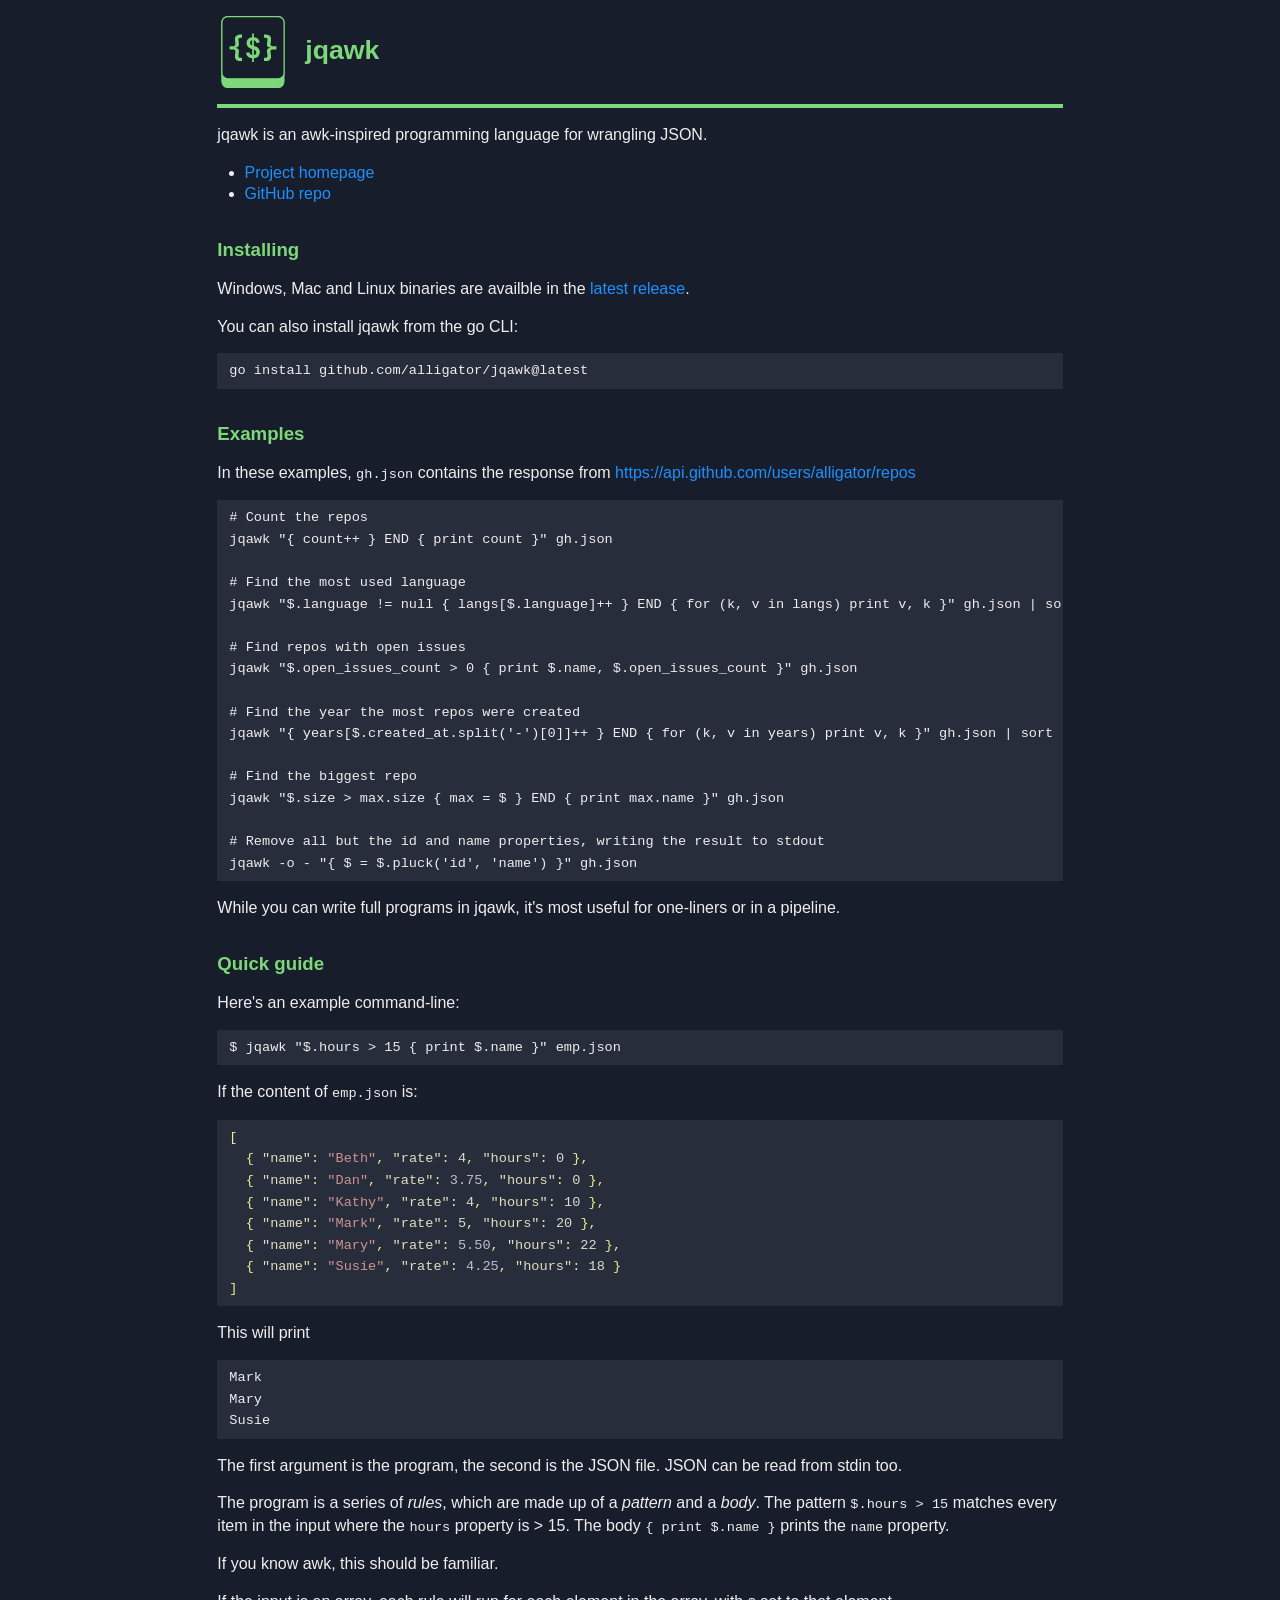
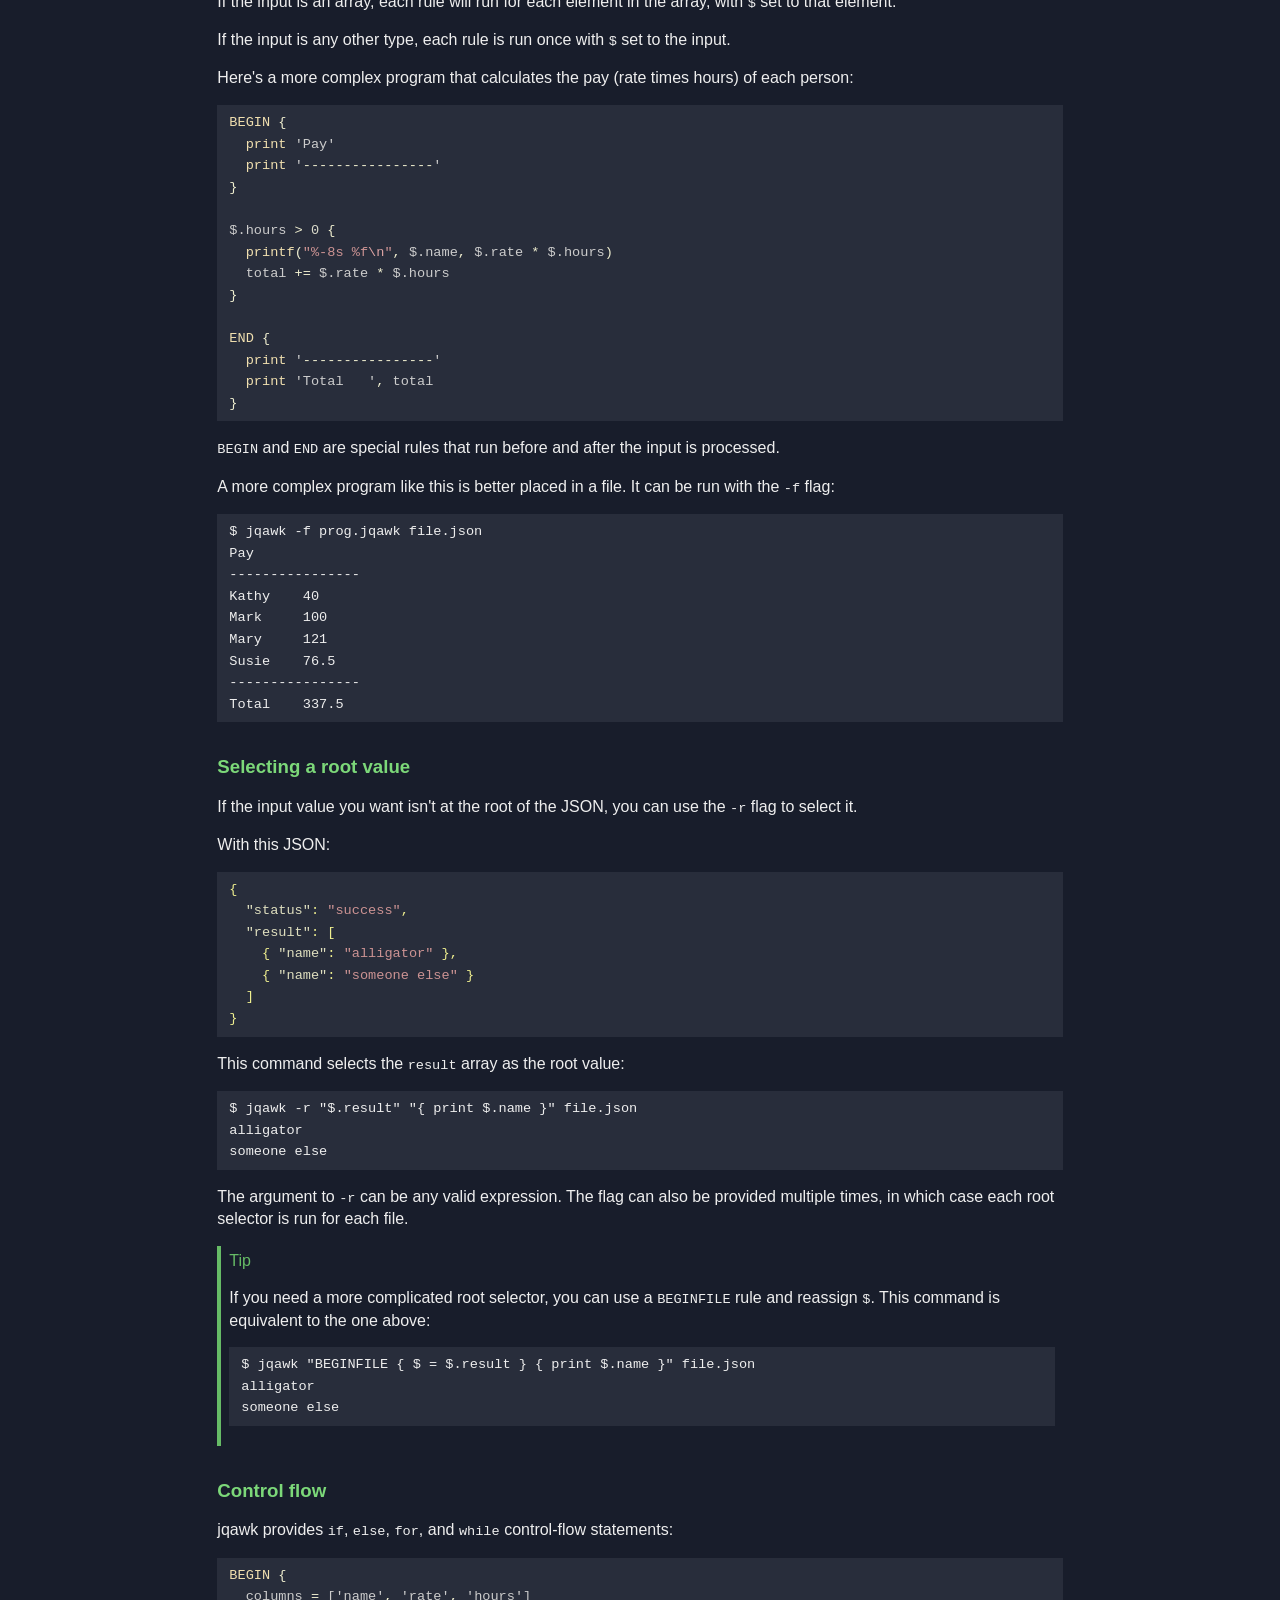
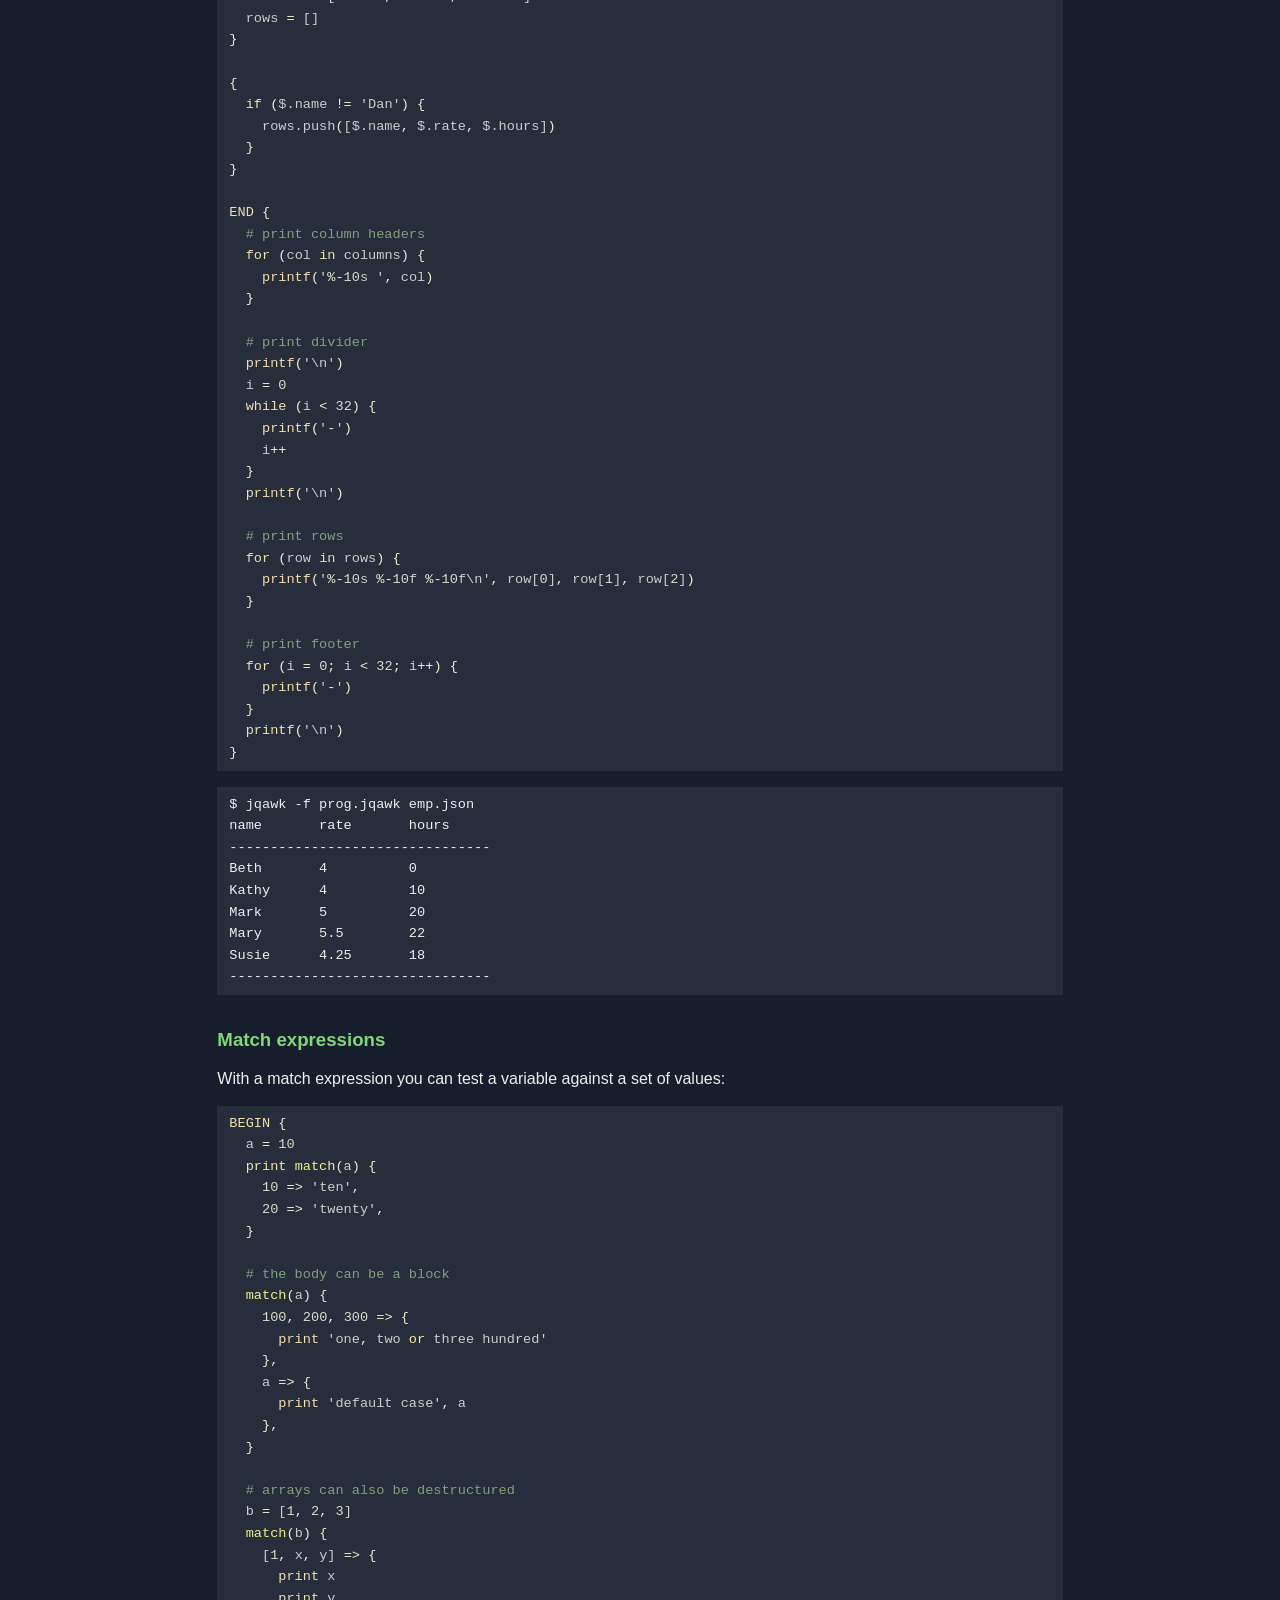
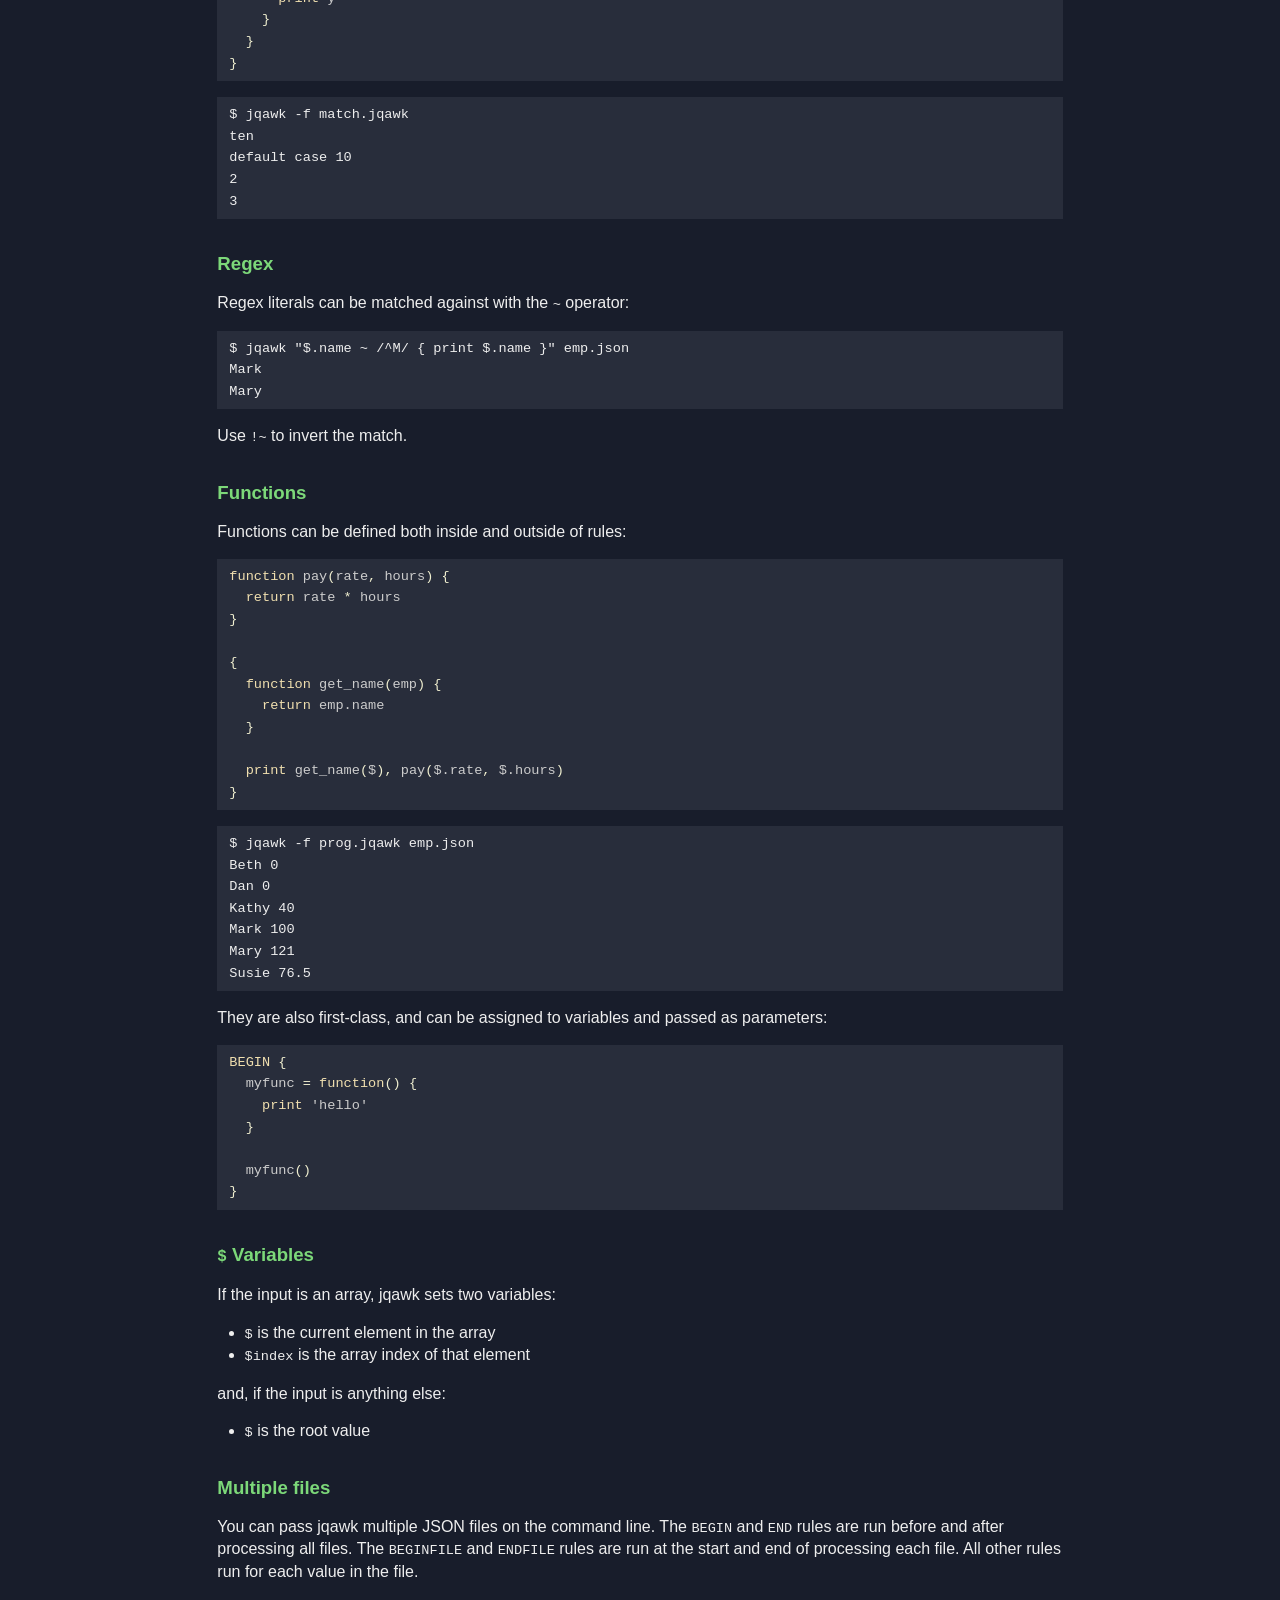
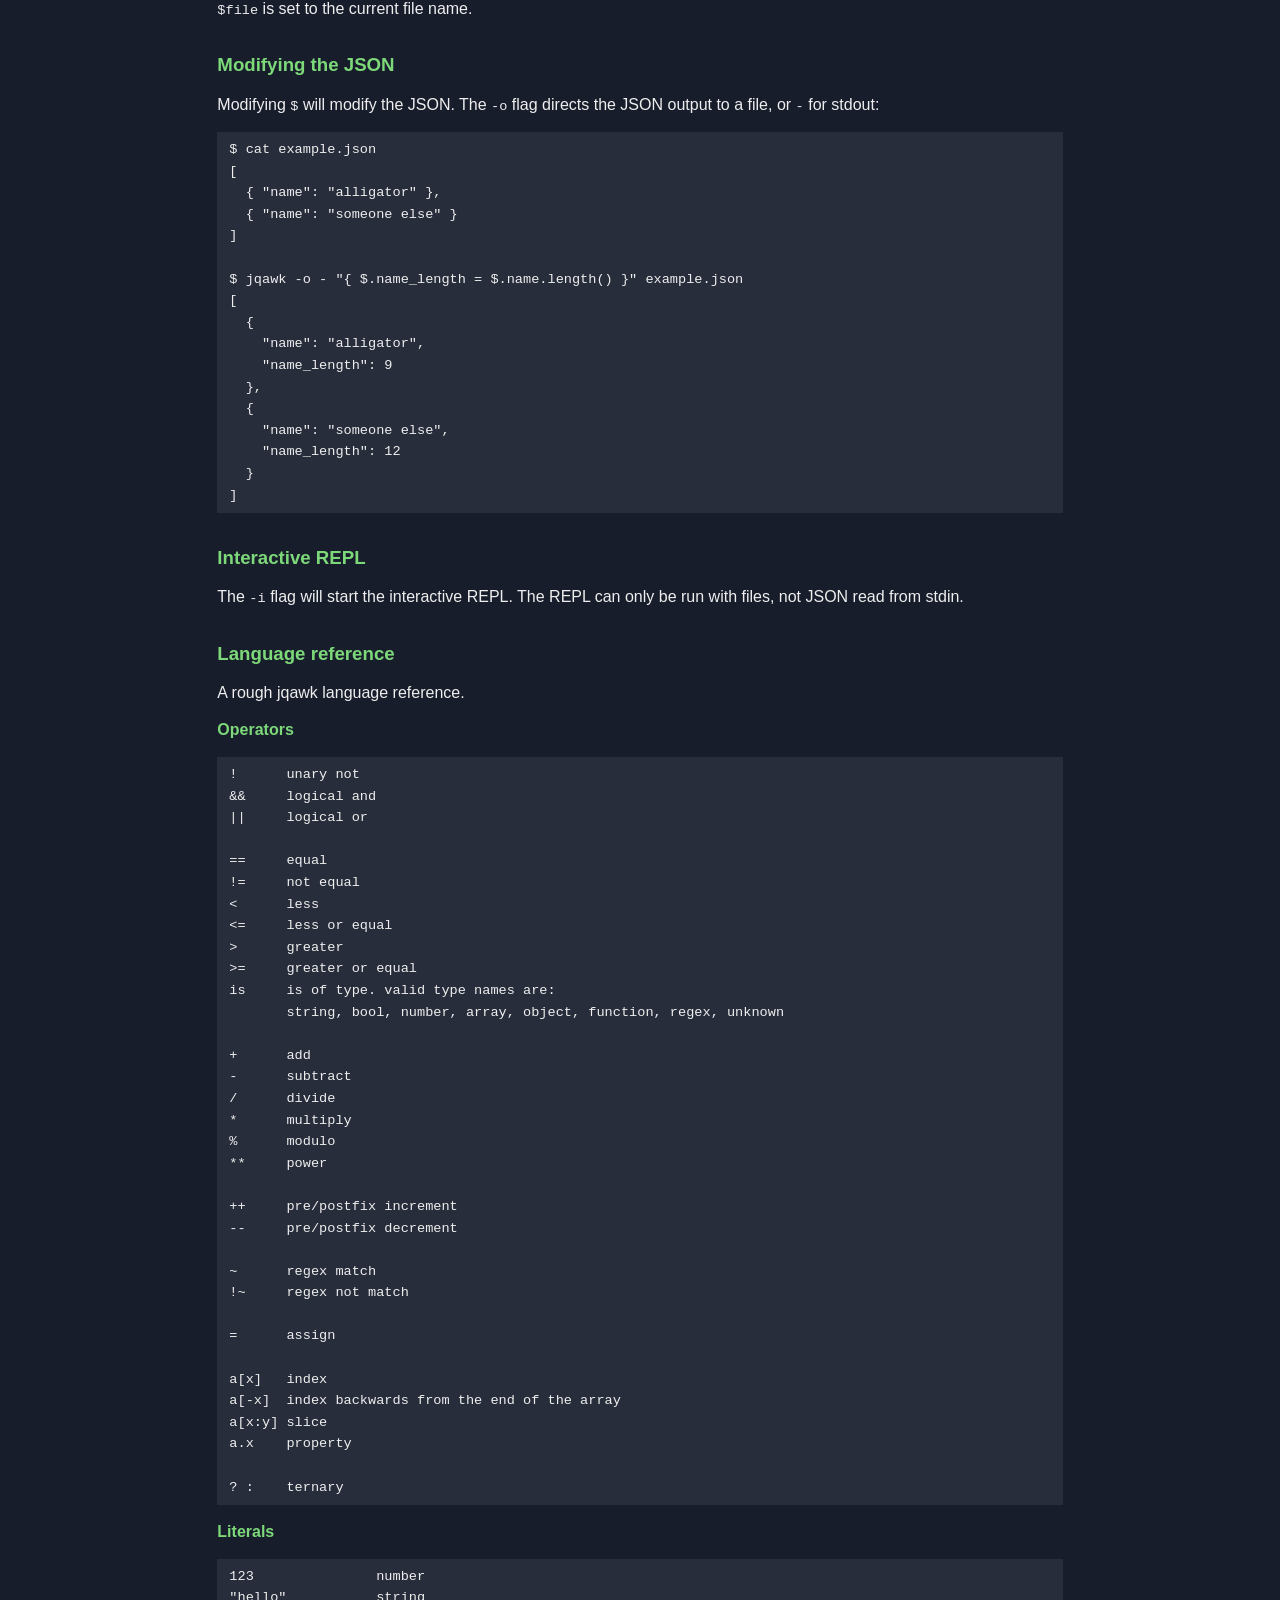
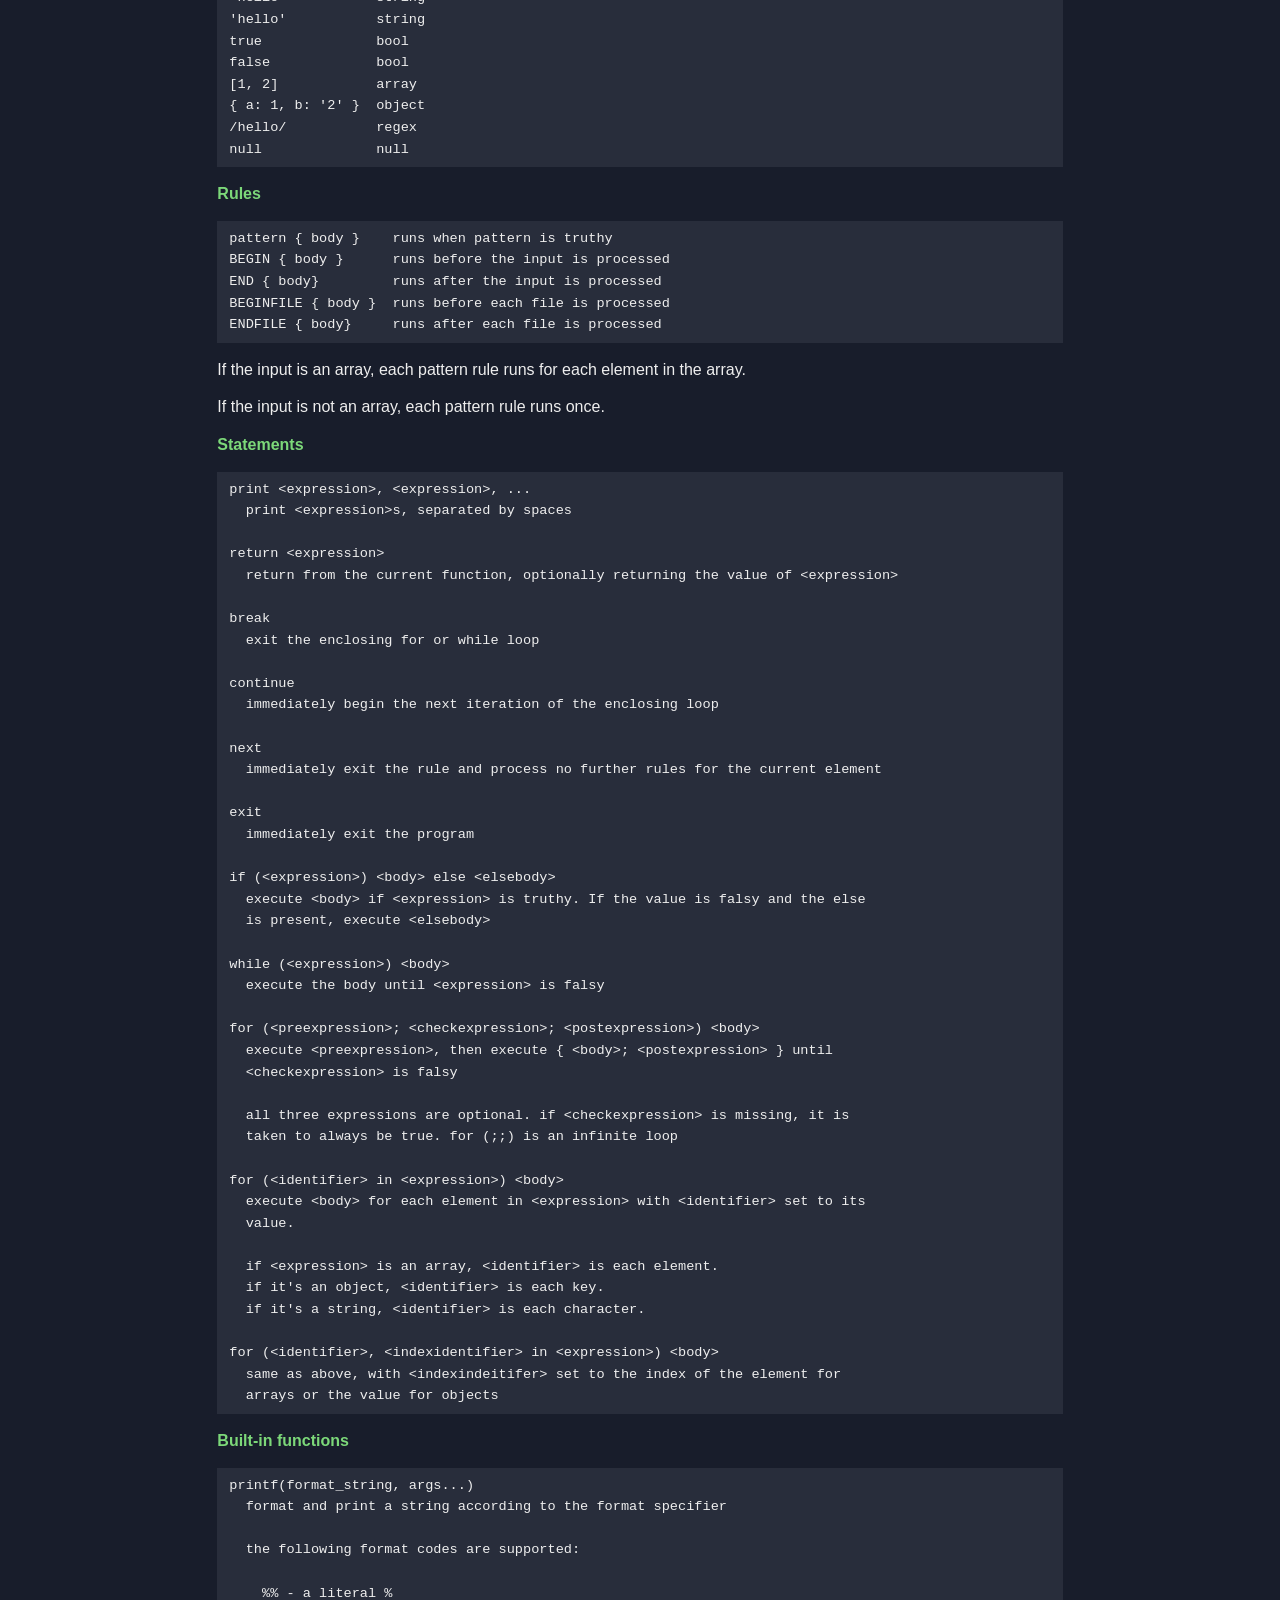
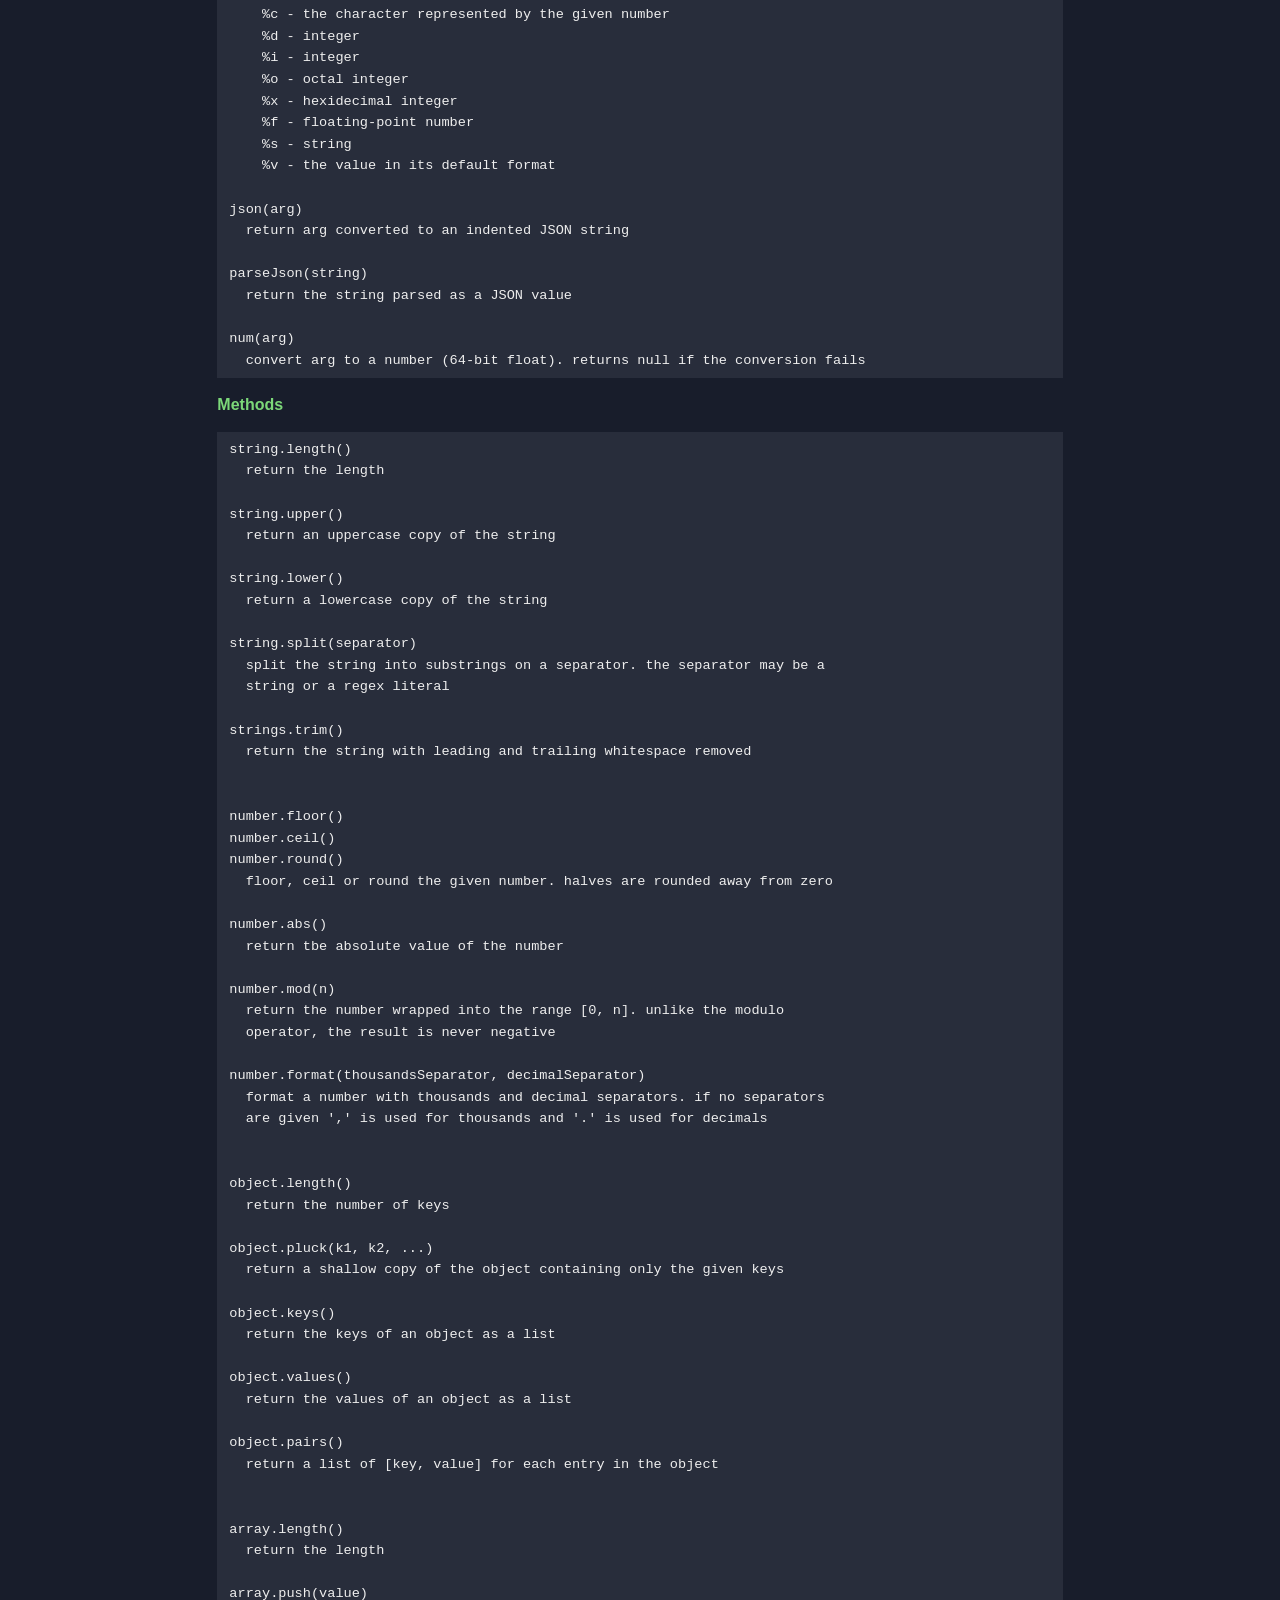
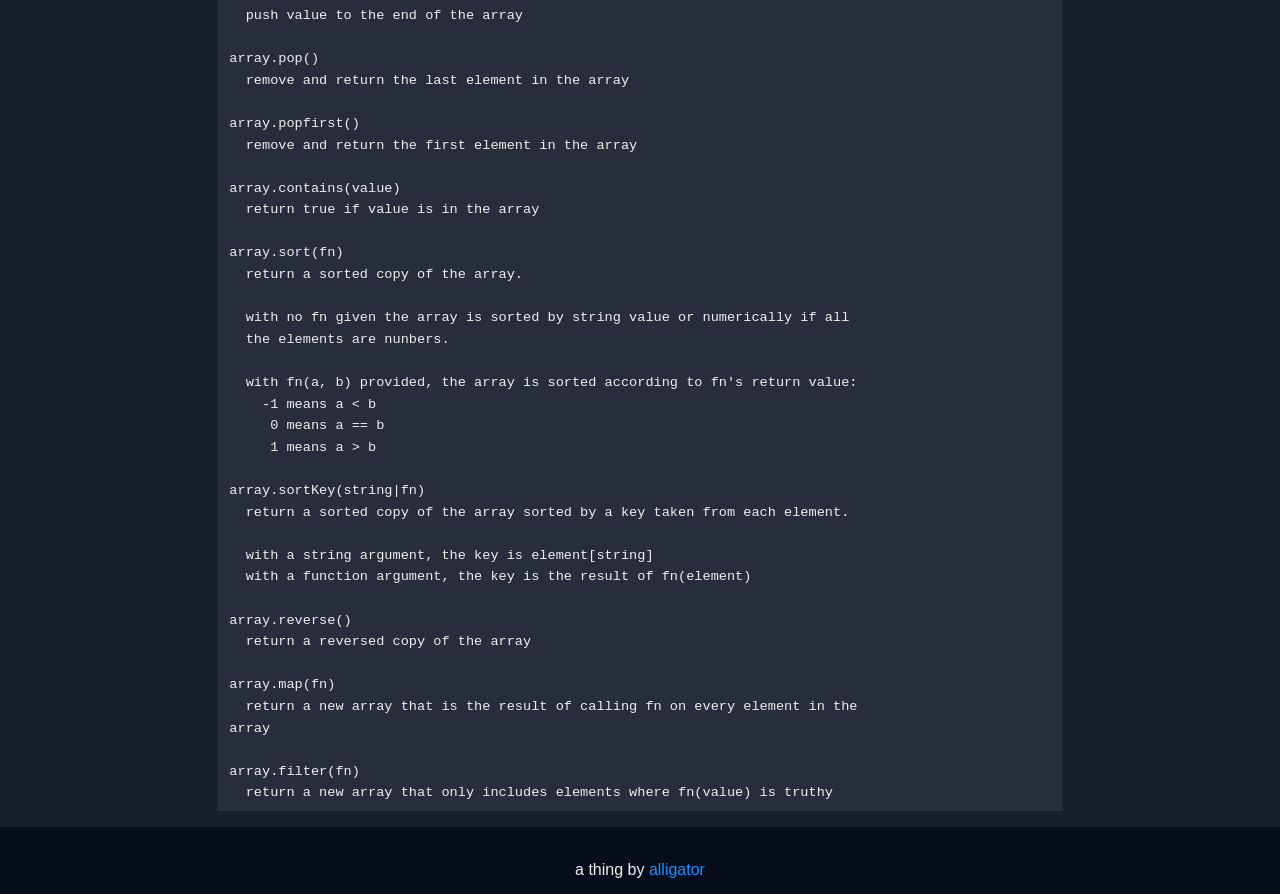
==== docs/index.html @ 4d97bd87 "standardize function element naming in the docs" ====
<!DOCTYPE html>
<html xmlns="http://www.w3.org/1999/xhtml">
<head>
  <meta charset="utf-8" />
  <meta name="generator" content="pandoc" />
  <meta name="viewport" content="width=device-width, initial-scale=1.0, user-scalable=yes" />
  <title>jqawk - awk + JSON</title>
  <style>

html {
color: #1a1a1a;
background-color: #fdfdfd;
}
body {
margin: 0 auto;
max-width: 36em;
padding-left: 50px;
padding-right: 50px;
padding-top: 50px;
padding-bottom: 50px;
hyphens: auto;
overflow-wrap: break-word;
text-rendering: optimizeLegibility;
font-kerning: normal;
}
@media (max-width: 600px) {
body {
font-size: 0.9em;
padding: 12px;
}
h1 {
font-size: 1.8em;
}
}
@media print {
html {
background-color: white;
}
body {
background-color: transparent;
color: black;
font-size: 12pt;
}
p, h2, h3 {
orphans: 3;
widows: 3;
}
h2, h3, h4 {
page-break-after: avoid;
}
}
p {
margin: 1em 0;
}
a {
color: #1a1a1a;
}
a:visited {
color: #1a1a1a;
}
img {
max-width: 100%;
}
svg {
height: auto;
max-width: 100%;
}
h1, h2, h3, h4, h5, h6 {
margin-top: 1.4em;
}
h5, h6 {
font-size: 1em;
font-style: italic;
}
h6 {
font-weight: normal;
}
ol, ul {
padding-left: 1.7em;
margin-top: 1em;
}
li > ol, li > ul {
margin-top: 0;
}
blockquote {
margin: 1em 0 1em 1.7em;
padding-left: 1em;
border-left: 2px solid #e6e6e6;
color: #606060;
}
code {
white-space: pre-wrap;
font-family: Menlo, Monaco, Consolas, 'Lucida Console', monospace;
font-size: 85%;
margin: 0;
hyphens: manual;
}
pre {
margin: 1em 0;
overflow: auto;
}
pre code {
padding: 0;
overflow: visible;
overflow-wrap: normal;
}
.sourceCode {
background-color: transparent;
overflow: visible;
}
hr {
border: none;
border-top: 1px solid #1a1a1a;
height: 1px;
margin: 1em 0;
}
table {
margin: 1em 0;
border-collapse: collapse;
width: 100%;
overflow-x: auto;
display: block;
font-variant-numeric: lining-nums tabular-nums;
}
table caption {
margin-bottom: 0.75em;
}
tbody {
margin-top: 0.5em;
border-top: 1px solid #1a1a1a;
border-bottom: 1px solid #1a1a1a;
}
th {
border-top: 1px solid #1a1a1a;
padding: 0.25em 0.5em 0.25em 0.5em;
}
td {
padding: 0.125em 0.5em 0.25em 0.5em;
}
header {
margin-bottom: 4em;
text-align: center;
}
#TOC li {
list-style: none;
}
#TOC ul {
padding-left: 1.3em;
}
#TOC > ul {
padding-left: 0;
}
#TOC a:not(:hover) {
text-decoration: none;
}
span.smallcaps{font-variant: small-caps;}
div.columns{display: flex; gap: min(4vw, 1.5em);}
div.column{flex: auto; overflow-x: auto;}
div.hanging-indent{margin-left: 1.5em; text-indent: -1.5em;}

ul.task-list[class]{list-style: none;}
ul.task-list li input[type="checkbox"] {
font-size: inherit;
width: 0.8em;
margin: 0 0.8em 0.2em -1.6em;
vertical-align: middle;
}
.display.math{display: block; text-align: center; margin: 0.5rem auto;}

html { -webkit-text-size-adjust: 100%; }
pre > code.sourceCode { white-space: pre; position: relative; }
pre > code.sourceCode > span { display: inline-block; line-height: 1.25; }
pre > code.sourceCode > span:empty { height: 1.2em; }
.sourceCode { overflow: visible; }
code.sourceCode > span { color: inherit; text-decoration: inherit; }
div.sourceCode { margin: 1em 0; }
pre.sourceCode { margin: 0; }
@media screen {
div.sourceCode { overflow: auto; }
}
@media print {
pre > code.sourceCode { white-space: pre-wrap; }
pre > code.sourceCode > span { text-indent: -5em; padding-left: 5em; }
}
pre.numberSource code
{ counter-reset: source-line 0; }
pre.numberSource code > span
{ position: relative; left: -4em; counter-increment: source-line; }
pre.numberSource code > span > a:first-child::before
{ content: counter(source-line);
position: relative; left: -1em; text-align: right; vertical-align: baseline;
border: none; display: inline-block;
-webkit-touch-callout: none; -webkit-user-select: none;
-khtml-user-select: none; -moz-user-select: none;
-ms-user-select: none; user-select: none;
padding: 0 4px; width: 4em;
}
pre.numberSource { margin-left: 3em; padding-left: 4px; }
div.sourceCode
{ color: #cccccc; background-color: #303030; }
@media screen {
pre > code.sourceCode > span > a:first-child::before { text-decoration: underline; }
}
code span.al { color: #ffcfaf; } 
code span.an { color: #7f9f7f; font-weight: bold; } 
code span.at { } 
code span.bn { color: #dca3a3; } 
code span.bu { } 
code span.cf { color: #f0dfaf; } 
code span.ch { color: #dca3a3; } 
code span.cn { color: #dca3a3; font-weight: bold; } 
code span.co { color: #7f9f7f; } 
code span.cv { color: #7f9f7f; font-weight: bold; } 
code span.do { color: #7f9f7f; } 
code span.dt { color: #dfdfbf; } 
code span.dv { color: #dcdccc; } 
code span.er { color: #c3bf9f; } 
code span.ex { } 
code span.fl { color: #c0bed1; } 
code span.fu { color: #efef8f; } 
code span.im { } 
code span.in { color: #7f9f7f; font-weight: bold; } 
code span.kw { color: #f0dfaf; } 
code span.op { color: #f0efd0; } 
code span.ot { color: #efef8f; } 
code span.pp { color: #ffcfaf; font-weight: bold; } 
code span.sc { color: #dca3a3; } 
code span.ss { color: #cc9393; } 
code span.st { color: #cc9393; } 
code span.va { } 
code span.vs { color: #cc9393; } 
code span.wa { color: #7f9f7f; font-weight: bold; } 
</style>
  <style type="text/css">html {
background-color: #181d2b;
color: #eee;
font-family: sans-serif;
font-size: 12pt;
line-height: 1.35;
}
body {
padding: 1rem 1rem;
max-width: 100ex;
}
header {
margin-bottom: 1rem;
}
header > p {
margin: 0;
}
footer {
background-color: #080d1b;
position: absolute;
text-align: center;
left: 0;
right: 0;
padding: 2rem;
}
footer > div {
max-width: 100ex;
margin: 0 auto;
}
a, a:visited {
color: dodgerblue;
text-decoration: none;
}
h2 {
text-transform: captialize;
}
h1 { font-size: 16pt; margin-top: 2rem; }
h2 { font-size: 14pt; margin-top: 2rem; }
h3 { font-size: 12pt; margin-top: 1rem; }
h1, h2, h3 {
color: #7cd879;
}
pre {
font-size: 12pt;
padding: 7px 12px;
overflow-x: auto;
}
pre, .sourceCode {
background-color: #282d3b;
}
code, pre {
white-space: pre;
}
.jqawk-header {
display: flex;
gap: 1rem;
padding-bottom: 1rem;
border-bottom: .25rem solid #7cd879;
}
.jqawk-header img {
width: 72px;
height: 72px;
}
.jqawk-header h1 {
font-size: 20pt;
margin-top: 16px;
color: #7cd879;
}

.tip {
border-left: .25em solid #6b6;
padding: .25rem .5rem;
}
.tip .title {
color: #6b6;
}
.tip p:first-child {
margin-top: 0;
}
</style>
  <link href="[data-uri]" rel="icon" type="image/svg+xml">
</head>
<body>
<div align="center" class="jqawk-header">
  <img role="img" src="[data-uri]" />
  <h1>jqawk</h1>
</div>

<p>jqawk is an awk-inspired programming language for wrangling JSON.</p>
<ul>
<li><a href="https://alligator.github.io/jqawk/">Project
homepage</a></li>
<li><a href="https://github.com/Alligator/jqawk">GitHub repo</a></li>
</ul>
<h2 id="installing">Installing</h2>
<p>Windows, Mac and Linux binaries are availble in the <a href="https://github.com/Alligator/jqawk/releases/latest">latest
release</a>.</p>
<p>You can also install jqawk from the go CLI:</p>
<pre><code>go install github.com/alligator/jqawk@latest</code></pre>
<h2 id="examples">Examples</h2>
<p>In these examples, <code>gh.json</code> contains the response from <a href="https://api.github.com/users/alligator/repos">https://api.github.com/users/alligator/repos</a></p>
<pre class="shell"><code># Count the repos
jqawk &quot;{ count++ } END { print count }&quot; gh.json

# Find the most used language
jqawk &quot;$.language != null { langs[$.language]++ } END { for (k, v in langs) print v, k }&quot; gh.json | sort

# Find repos with open issues
jqawk &quot;$.open_issues_count &gt; 0 { print $.name, $.open_issues_count }&quot; gh.json

# Find the year the most repos were created
jqawk &quot;{ years[$.created_at.split(&#39;-&#39;)[0]]++ } END { for (k, v in years) print v, k }&quot; gh.json | sort -n | tail -1

# Find the biggest repo
jqawk &quot;$.size &gt; max.size { max = $ } END { print max.name }&quot; gh.json

# Remove all but the id and name properties, writing the result to stdout
jqawk -o - &quot;{ $ = $.pluck(&#39;id&#39;, &#39;name&#39;) }&quot; gh.json</code></pre>
<p>While you can write full programs in jqawk, it&#39;s most useful for
one-liners or in a pipeline.</p>
<h2 id="quick-guide">Quick guide</h2>
<p>Here&#39;s an example command-line:</p>
<pre class="shellsession"><code>$ jqawk &quot;$.hours &gt; 15 { print $.name }&quot; emp.json</code></pre>
<p>If the content of <code>emp.json</code> is:</p>
<div class="sourceCode" id="cb4"><pre class="sourceCode json"><code class="sourceCode json"><span id="cb4-1"><a href="#cb4-1" aria-hidden="true" tabindex="-1"></a><span class="ot">[</span></span>
<span id="cb4-2"><a href="#cb4-2" aria-hidden="true" tabindex="-1"></a>  <span class="fu">{</span> <span class="dt">&quot;name&quot;</span><span class="fu">:</span> <span class="st">&quot;Beth&quot;</span><span class="fu">,</span> <span class="dt">&quot;rate&quot;</span><span class="fu">:</span> <span class="dv">4</span><span class="fu">,</span> <span class="dt">&quot;hours&quot;</span><span class="fu">:</span> <span class="dv">0</span> <span class="fu">}</span><span class="ot">,</span></span>
<span id="cb4-3"><a href="#cb4-3" aria-hidden="true" tabindex="-1"></a>  <span class="fu">{</span> <span class="dt">&quot;name&quot;</span><span class="fu">:</span> <span class="st">&quot;Dan&quot;</span><span class="fu">,</span> <span class="dt">&quot;rate&quot;</span><span class="fu">:</span> <span class="fl">3.75</span><span class="fu">,</span> <span class="dt">&quot;hours&quot;</span><span class="fu">:</span> <span class="dv">0</span> <span class="fu">}</span><span class="ot">,</span></span>
<span id="cb4-4"><a href="#cb4-4" aria-hidden="true" tabindex="-1"></a>  <span class="fu">{</span> <span class="dt">&quot;name&quot;</span><span class="fu">:</span> <span class="st">&quot;Kathy&quot;</span><span class="fu">,</span> <span class="dt">&quot;rate&quot;</span><span class="fu">:</span> <span class="dv">4</span><span class="fu">,</span> <span class="dt">&quot;hours&quot;</span><span class="fu">:</span> <span class="dv">10</span> <span class="fu">}</span><span class="ot">,</span></span>
<span id="cb4-5"><a href="#cb4-5" aria-hidden="true" tabindex="-1"></a>  <span class="fu">{</span> <span class="dt">&quot;name&quot;</span><span class="fu">:</span> <span class="st">&quot;Mark&quot;</span><span class="fu">,</span> <span class="dt">&quot;rate&quot;</span><span class="fu">:</span> <span class="dv">5</span><span class="fu">,</span> <span class="dt">&quot;hours&quot;</span><span class="fu">:</span> <span class="dv">20</span> <span class="fu">}</span><span class="ot">,</span></span>
<span id="cb4-6"><a href="#cb4-6" aria-hidden="true" tabindex="-1"></a>  <span class="fu">{</span> <span class="dt">&quot;name&quot;</span><span class="fu">:</span> <span class="st">&quot;Mary&quot;</span><span class="fu">,</span> <span class="dt">&quot;rate&quot;</span><span class="fu">:</span> <span class="fl">5.50</span><span class="fu">,</span> <span class="dt">&quot;hours&quot;</span><span class="fu">:</span> <span class="dv">22</span> <span class="fu">}</span><span class="ot">,</span></span>
<span id="cb4-7"><a href="#cb4-7" aria-hidden="true" tabindex="-1"></a>  <span class="fu">{</span> <span class="dt">&quot;name&quot;</span><span class="fu">:</span> <span class="st">&quot;Susie&quot;</span><span class="fu">,</span> <span class="dt">&quot;rate&quot;</span><span class="fu">:</span> <span class="fl">4.25</span><span class="fu">,</span> <span class="dt">&quot;hours&quot;</span><span class="fu">:</span> <span class="dv">18</span> <span class="fu">}</span></span>
<span id="cb4-8"><a href="#cb4-8" aria-hidden="true" tabindex="-1"></a><span class="ot">]</span></span></code></pre></div>
<p>This will print</p>
<pre><code>Mark
Mary
Susie</code></pre>
<p>The first argument is the program, the second is the JSON file. JSON
can be read from stdin too.</p>
<p>The program is a series of <em>rules</em>, which are made up of a
<em>pattern</em> and a <em>body</em>. The pattern
<code>$.hours &gt; 15</code> matches every item in the input where the
<code>hours</code> property is &gt; 15. The body
<code>{ print $.name }</code> prints the <code>name</code> property.</p>
<p>If you know awk, this should be familiar.</p>
<p>If the input is an array, each rule will run for each element in the
array, with <code>$</code> set to that element.</p>
<p>If the input is any other type, each rule is run once with
<code>$</code> set to the input.</p>
<p>Here&#39;s a more complex program that calculates the pay (rate times
hours) of each person:</p>
<div class="sourceCode" id="cb6"><pre class="sourceCode awk"><code class="sourceCode awk"><span id="cb6-1"><a href="#cb6-1" aria-hidden="true" tabindex="-1"></a><span class="cf">BEGIN</span> <span class="op">{</span></span>
<span id="cb6-2"><a href="#cb6-2" aria-hidden="true" tabindex="-1"></a>  <span class="kw">print</span> &#39;Pay&#39;</span>
<span id="cb6-3"><a href="#cb6-3" aria-hidden="true" tabindex="-1"></a>  <span class="kw">print</span> &#39;<span class="op">----------------</span>&#39;</span>
<span id="cb6-4"><a href="#cb6-4" aria-hidden="true" tabindex="-1"></a><span class="op">}</span></span>
<span id="cb6-5"><a href="#cb6-5" aria-hidden="true" tabindex="-1"></a></span>
<span id="cb6-6"><a href="#cb6-6" aria-hidden="true" tabindex="-1"></a>$.hours <span class="op">&gt;</span> <span class="dv">0</span> <span class="op">{</span></span>
<span id="cb6-7"><a href="#cb6-7" aria-hidden="true" tabindex="-1"></a>  <span class="kw">printf</span><span class="op">(</span><span class="st">&quot;%-8s %f</span><span class="sc">\n</span><span class="st">&quot;</span><span class="op">,</span> $.name<span class="op">,</span> $.rate <span class="op">*</span> $.hours<span class="op">)</span></span>
<span id="cb6-8"><a href="#cb6-8" aria-hidden="true" tabindex="-1"></a>  total <span class="op">+=</span> $.rate <span class="op">*</span> $.hours</span>
<span id="cb6-9"><a href="#cb6-9" aria-hidden="true" tabindex="-1"></a><span class="op">}</span></span>
<span id="cb6-10"><a href="#cb6-10" aria-hidden="true" tabindex="-1"></a></span>
<span id="cb6-11"><a href="#cb6-11" aria-hidden="true" tabindex="-1"></a><span class="cf">END</span> <span class="op">{</span></span>
<span id="cb6-12"><a href="#cb6-12" aria-hidden="true" tabindex="-1"></a>  <span class="kw">print</span> &#39;<span class="op">----------------</span>&#39;</span>
<span id="cb6-13"><a href="#cb6-13" aria-hidden="true" tabindex="-1"></a>  <span class="kw">print</span> &#39;Total   &#39;<span class="op">,</span> total</span>
<span id="cb6-14"><a href="#cb6-14" aria-hidden="true" tabindex="-1"></a><span class="op">}</span></span></code></pre></div>
<p><code>BEGIN</code> and <code>END</code> are special rules that run
before and after the input is processed.</p>
<p>A more complex program like this is better placed in a file. It can
be run with the <code>-f</code> flag:</p>
<pre class="shellsession"><code>$ jqawk -f prog.jqawk file.json
Pay
----------------
Kathy    40
Mark     100
Mary     121
Susie    76.5
----------------
Total    337.5</code></pre>
<h2 id="selecting-a-root-value">Selecting a root value</h2>
<p>If the input value you want isn&#39;t at the root of the JSON, you can
use the <code>-r</code> flag to select it.</p>
<p>With this JSON:</p>
<div class="sourceCode" id="cb8"><pre class="sourceCode json"><code class="sourceCode json"><span id="cb8-1"><a href="#cb8-1" aria-hidden="true" tabindex="-1"></a><span class="fu">{</span></span>
<span id="cb8-2"><a href="#cb8-2" aria-hidden="true" tabindex="-1"></a>  <span class="dt">&quot;status&quot;</span><span class="fu">:</span> <span class="st">&quot;success&quot;</span><span class="fu">,</span></span>
<span id="cb8-3"><a href="#cb8-3" aria-hidden="true" tabindex="-1"></a>  <span class="dt">&quot;result&quot;</span><span class="fu">:</span> <span class="ot">[</span></span>
<span id="cb8-4"><a href="#cb8-4" aria-hidden="true" tabindex="-1"></a>    <span class="fu">{</span> <span class="dt">&quot;name&quot;</span><span class="fu">:</span> <span class="st">&quot;alligator&quot;</span> <span class="fu">}</span><span class="ot">,</span></span>
<span id="cb8-5"><a href="#cb8-5" aria-hidden="true" tabindex="-1"></a>    <span class="fu">{</span> <span class="dt">&quot;name&quot;</span><span class="fu">:</span> <span class="st">&quot;someone else&quot;</span> <span class="fu">}</span></span>
<span id="cb8-6"><a href="#cb8-6" aria-hidden="true" tabindex="-1"></a>  <span class="ot">]</span></span>
<span id="cb8-7"><a href="#cb8-7" aria-hidden="true" tabindex="-1"></a><span class="fu">}</span></span></code></pre></div>
<p>This command selects the <code>result</code> array as the root
value:</p>
<pre class="console"><code>$ jqawk -r &quot;$.result&quot; &quot;{ print $.name }&quot; file.json
alligator
someone else</code></pre>
<p>The argument to <code>-r</code> can be any valid expression. The flag
can also be provided multiple times, in which case each root selector is
run for each file.</p>
<div class="tip">
<div class="title">
<p>Tip</p>
</div>
<p>If you need a more complicated root selector, you can use a
<code>BEGINFILE</code> rule and reassign <code>$</code>. This command is
equivalent to the one above:</p>
<pre class="console"><code>$ jqawk &quot;BEGINFILE { $ = $.result } { print $.name }&quot; file.json
alligator
someone else</code></pre>
</div>
<h2 id="control-flow">Control flow</h2>
<p>jqawk provides <code>if</code>, <code>else</code>, <code>for</code>,
and <code>while</code> control-flow statements:</p>
<div class="sourceCode" id="cb11"><pre class="sourceCode awk"><code class="sourceCode awk"><span id="cb11-1"><a href="#cb11-1" aria-hidden="true" tabindex="-1"></a><span class="cf">BEGIN</span> <span class="op">{</span></span>
<span id="cb11-2"><a href="#cb11-2" aria-hidden="true" tabindex="-1"></a>  columns <span class="op">=</span> [&#39;name&#39;<span class="op">,</span> &#39;rate&#39;<span class="op">,</span> &#39;hours&#39;]</span>
<span id="cb11-3"><a href="#cb11-3" aria-hidden="true" tabindex="-1"></a>  rows <span class="op">=</span> []</span>
<span id="cb11-4"><a href="#cb11-4" aria-hidden="true" tabindex="-1"></a><span class="op">}</span></span>
<span id="cb11-5"><a href="#cb11-5" aria-hidden="true" tabindex="-1"></a></span>
<span id="cb11-6"><a href="#cb11-6" aria-hidden="true" tabindex="-1"></a><span class="op">{</span></span>
<span id="cb11-7"><a href="#cb11-7" aria-hidden="true" tabindex="-1"></a>  <span class="cf">if</span> <span class="op">(</span>$.name <span class="op">!=</span> &#39;Dan&#39;<span class="op">)</span> <span class="op">{</span></span>
<span id="cb11-8"><a href="#cb11-8" aria-hidden="true" tabindex="-1"></a>    rows.push<span class="op">(</span>[$.name<span class="op">,</span> $.rate<span class="op">,</span> $.hours]<span class="op">)</span></span>
<span id="cb11-9"><a href="#cb11-9" aria-hidden="true" tabindex="-1"></a>  <span class="op">}</span></span>
<span id="cb11-10"><a href="#cb11-10" aria-hidden="true" tabindex="-1"></a><span class="op">}</span></span>
<span id="cb11-11"><a href="#cb11-11" aria-hidden="true" tabindex="-1"></a></span>
<span id="cb11-12"><a href="#cb11-12" aria-hidden="true" tabindex="-1"></a><span class="cf">END</span> <span class="op">{</span></span>
<span id="cb11-13"><a href="#cb11-13" aria-hidden="true" tabindex="-1"></a>  <span class="co"># print column headers</span></span>
<span id="cb11-14"><a href="#cb11-14" aria-hidden="true" tabindex="-1"></a>  <span class="cf">for</span> <span class="op">(</span>col <span class="kw">in</span> columns<span class="op">)</span> <span class="op">{</span></span>
<span id="cb11-15"><a href="#cb11-15" aria-hidden="true" tabindex="-1"></a>    <span class="kw">printf</span><span class="op">(</span>&#39;<span class="op">%-</span><span class="dv">10</span>s &#39;<span class="op">,</span> col<span class="op">)</span></span>
<span id="cb11-16"><a href="#cb11-16" aria-hidden="true" tabindex="-1"></a>  <span class="op">}</span></span>
<span id="cb11-17"><a href="#cb11-17" aria-hidden="true" tabindex="-1"></a></span>
<span id="cb11-18"><a href="#cb11-18" aria-hidden="true" tabindex="-1"></a>  <span class="co"># print divider</span></span>
<span id="cb11-19"><a href="#cb11-19" aria-hidden="true" tabindex="-1"></a>  <span class="kw">printf</span><span class="op">(</span>&#39;\n&#39;<span class="op">)</span></span>
<span id="cb11-20"><a href="#cb11-20" aria-hidden="true" tabindex="-1"></a>  i <span class="op">=</span> <span class="dv">0</span></span>
<span id="cb11-21"><a href="#cb11-21" aria-hidden="true" tabindex="-1"></a>  <span class="cf">while</span> <span class="op">(</span>i <span class="op">&lt;</span> <span class="dv">32</span><span class="op">)</span> <span class="op">{</span></span>
<span id="cb11-22"><a href="#cb11-22" aria-hidden="true" tabindex="-1"></a>    <span class="kw">printf</span><span class="op">(</span>&#39;<span class="op">-</span>&#39;<span class="op">)</span></span>
<span id="cb11-23"><a href="#cb11-23" aria-hidden="true" tabindex="-1"></a>    i<span class="op">++</span></span>
<span id="cb11-24"><a href="#cb11-24" aria-hidden="true" tabindex="-1"></a>  <span class="op">}</span></span>
<span id="cb11-25"><a href="#cb11-25" aria-hidden="true" tabindex="-1"></a>  <span class="kw">printf</span><span class="op">(</span>&#39;\n&#39;<span class="op">)</span></span>
<span id="cb11-26"><a href="#cb11-26" aria-hidden="true" tabindex="-1"></a></span>
<span id="cb11-27"><a href="#cb11-27" aria-hidden="true" tabindex="-1"></a>  <span class="co"># print rows</span></span>
<span id="cb11-28"><a href="#cb11-28" aria-hidden="true" tabindex="-1"></a>  <span class="cf">for</span> <span class="op">(</span>row <span class="kw">in</span> rows<span class="op">)</span> <span class="op">{</span></span>
<span id="cb11-29"><a href="#cb11-29" aria-hidden="true" tabindex="-1"></a>    <span class="kw">printf</span><span class="op">(</span>&#39;<span class="op">%-</span><span class="dv">10</span>s <span class="op">%-</span><span class="dv">10</span>f <span class="op">%-</span><span class="dv">10</span>f\n&#39;<span class="op">,</span> row[<span class="dv">0</span>]<span class="op">,</span> row[<span class="dv">1</span>]<span class="op">,</span> row[<span class="dv">2</span>]<span class="op">)</span></span>
<span id="cb11-30"><a href="#cb11-30" aria-hidden="true" tabindex="-1"></a>  <span class="op">}</span></span>
<span id="cb11-31"><a href="#cb11-31" aria-hidden="true" tabindex="-1"></a>  </span>
<span id="cb11-32"><a href="#cb11-32" aria-hidden="true" tabindex="-1"></a>  <span class="co"># print footer</span></span>
<span id="cb11-33"><a href="#cb11-33" aria-hidden="true" tabindex="-1"></a>  <span class="cf">for</span> <span class="op">(</span>i <span class="op">=</span> <span class="dv">0</span><span class="op">;</span> i <span class="op">&lt;</span> <span class="dv">32</span><span class="op">;</span> i<span class="op">++)</span> <span class="op">{</span></span>
<span id="cb11-34"><a href="#cb11-34" aria-hidden="true" tabindex="-1"></a>    <span class="kw">printf</span><span class="op">(</span>&#39;<span class="op">-</span>&#39;<span class="op">)</span></span>
<span id="cb11-35"><a href="#cb11-35" aria-hidden="true" tabindex="-1"></a>  <span class="op">}</span></span>
<span id="cb11-36"><a href="#cb11-36" aria-hidden="true" tabindex="-1"></a>  <span class="kw">printf</span><span class="op">(</span>&#39;\n&#39;<span class="op">)</span></span>
<span id="cb11-37"><a href="#cb11-37" aria-hidden="true" tabindex="-1"></a><span class="op">}</span></span></code></pre></div>
<pre class="shellsession"><code>$ jqawk -f prog.jqawk emp.json
name       rate       hours
--------------------------------
Beth       4          0
Kathy      4          10
Mark       5          20
Mary       5.5        22
Susie      4.25       18
--------------------------------</code></pre>
<h2 id="match-expressions">Match expressions</h2>
<p>With a match expression you can test a variable against a set of
values:</p>
<div class="sourceCode" id="cb13"><pre class="sourceCode awk"><code class="sourceCode awk"><span id="cb13-1"><a href="#cb13-1" aria-hidden="true" tabindex="-1"></a><span class="cf">BEGIN</span> <span class="op">{</span></span>
<span id="cb13-2"><a href="#cb13-2" aria-hidden="true" tabindex="-1"></a>  a <span class="op">=</span> <span class="dv">10</span></span>
<span id="cb13-3"><a href="#cb13-3" aria-hidden="true" tabindex="-1"></a>  <span class="kw">print</span> <span class="fu">match</span><span class="op">(</span>a<span class="op">)</span> <span class="op">{</span></span>
<span id="cb13-4"><a href="#cb13-4" aria-hidden="true" tabindex="-1"></a>    <span class="dv">10</span> <span class="op">=&gt;</span> &#39;ten&#39;<span class="op">,</span></span>
<span id="cb13-5"><a href="#cb13-5" aria-hidden="true" tabindex="-1"></a>    <span class="dv">20</span> <span class="op">=&gt;</span> &#39;twenty&#39;<span class="op">,</span></span>
<span id="cb13-6"><a href="#cb13-6" aria-hidden="true" tabindex="-1"></a>  <span class="op">}</span></span>
<span id="cb13-7"><a href="#cb13-7" aria-hidden="true" tabindex="-1"></a></span>
<span id="cb13-8"><a href="#cb13-8" aria-hidden="true" tabindex="-1"></a>  <span class="co"># the body can be a block</span></span>
<span id="cb13-9"><a href="#cb13-9" aria-hidden="true" tabindex="-1"></a>  <span class="fu">match</span><span class="op">(</span>a<span class="op">)</span> <span class="op">{</span></span>
<span id="cb13-10"><a href="#cb13-10" aria-hidden="true" tabindex="-1"></a>    <span class="dv">100</span><span class="op">,</span> <span class="dv">200</span><span class="op">,</span> <span class="dv">300</span> <span class="op">=&gt;</span> <span class="op">{</span></span>
<span id="cb13-11"><a href="#cb13-11" aria-hidden="true" tabindex="-1"></a>      <span class="kw">print</span> &#39;one<span class="op">,</span> two <span class="fu">or</span> three hundred&#39;</span>
<span id="cb13-12"><a href="#cb13-12" aria-hidden="true" tabindex="-1"></a>    <span class="op">},</span></span>
<span id="cb13-13"><a href="#cb13-13" aria-hidden="true" tabindex="-1"></a>    a <span class="op">=&gt;</span> <span class="op">{</span></span>
<span id="cb13-14"><a href="#cb13-14" aria-hidden="true" tabindex="-1"></a>      <span class="kw">print</span> &#39;default case&#39;<span class="op">,</span> a</span>
<span id="cb13-15"><a href="#cb13-15" aria-hidden="true" tabindex="-1"></a>    <span class="op">},</span></span>
<span id="cb13-16"><a href="#cb13-16" aria-hidden="true" tabindex="-1"></a>  <span class="op">}</span></span>
<span id="cb13-17"><a href="#cb13-17" aria-hidden="true" tabindex="-1"></a></span>
<span id="cb13-18"><a href="#cb13-18" aria-hidden="true" tabindex="-1"></a>  <span class="co"># arrays can also be destructured</span></span>
<span id="cb13-19"><a href="#cb13-19" aria-hidden="true" tabindex="-1"></a>  b <span class="op">=</span> [<span class="dv">1</span><span class="op">,</span> <span class="dv">2</span><span class="op">,</span> <span class="dv">3</span>]</span>
<span id="cb13-20"><a href="#cb13-20" aria-hidden="true" tabindex="-1"></a>  <span class="fu">match</span><span class="op">(</span>b<span class="op">)</span> <span class="op">{</span></span>
<span id="cb13-21"><a href="#cb13-21" aria-hidden="true" tabindex="-1"></a>    [<span class="dv">1</span><span class="op">,</span> x<span class="op">,</span> y] <span class="op">=&gt;</span> <span class="op">{</span></span>
<span id="cb13-22"><a href="#cb13-22" aria-hidden="true" tabindex="-1"></a>      <span class="kw">print</span> x</span>
<span id="cb13-23"><a href="#cb13-23" aria-hidden="true" tabindex="-1"></a>      <span class="kw">print</span> y</span>
<span id="cb13-24"><a href="#cb13-24" aria-hidden="true" tabindex="-1"></a>    <span class="op">}</span></span>
<span id="cb13-25"><a href="#cb13-25" aria-hidden="true" tabindex="-1"></a>  <span class="op">}</span></span>
<span id="cb13-26"><a href="#cb13-26" aria-hidden="true" tabindex="-1"></a><span class="op">}</span></span></code></pre></div>
<pre class="shellsession"><code>$ jqawk -f match.jqawk
ten
default case 10
2
3</code></pre>
<h2 id="regex">Regex</h2>
<p>Regex literals can be matched against with the <code>~</code>
operator:</p>
<pre class="shellsession"><code>$ jqawk &quot;$.name ~ /^M/ { print $.name }&quot; emp.json
Mark
Mary</code></pre>
<p>Use <code>!~</code> to invert the match.</p>
<h2 id="functions">Functions</h2>
<p>Functions can be defined both inside and outside of rules:</p>
<div class="sourceCode" id="cb16"><pre class="sourceCode awk"><code class="sourceCode awk"><span id="cb16-1"><a href="#cb16-1" aria-hidden="true" tabindex="-1"></a><span class="kw">function</span> pay<span class="op">(</span>rate<span class="op">,</span> hours<span class="op">)</span> <span class="op">{</span></span>
<span id="cb16-2"><a href="#cb16-2" aria-hidden="true" tabindex="-1"></a>  <span class="cf">return</span> rate <span class="op">*</span> hours</span>
<span id="cb16-3"><a href="#cb16-3" aria-hidden="true" tabindex="-1"></a><span class="op">}</span></span>
<span id="cb16-4"><a href="#cb16-4" aria-hidden="true" tabindex="-1"></a></span>
<span id="cb16-5"><a href="#cb16-5" aria-hidden="true" tabindex="-1"></a><span class="op">{</span></span>
<span id="cb16-6"><a href="#cb16-6" aria-hidden="true" tabindex="-1"></a>  <span class="kw">function</span> get_name<span class="op">(</span>emp<span class="op">)</span> <span class="op">{</span></span>
<span id="cb16-7"><a href="#cb16-7" aria-hidden="true" tabindex="-1"></a>    <span class="cf">return</span> emp.name</span>
<span id="cb16-8"><a href="#cb16-8" aria-hidden="true" tabindex="-1"></a>  <span class="op">}</span></span>
<span id="cb16-9"><a href="#cb16-9" aria-hidden="true" tabindex="-1"></a></span>
<span id="cb16-10"><a href="#cb16-10" aria-hidden="true" tabindex="-1"></a>  <span class="kw">print</span> get_name<span class="op">(</span>$<span class="op">),</span> pay<span class="op">(</span>$.rate<span class="op">,</span> $.hours<span class="op">)</span></span>
<span id="cb16-11"><a href="#cb16-11" aria-hidden="true" tabindex="-1"></a><span class="op">}</span></span></code></pre></div>
<pre class="shellsession"><code>$ jqawk -f prog.jqawk emp.json
Beth 0
Dan 0
Kathy 40
Mark 100
Mary 121
Susie 76.5</code></pre>
<p>They are also first-class, and can be assigned to variables and
passed as parameters:</p>
<div class="sourceCode" id="cb18"><pre class="sourceCode awk"><code class="sourceCode awk"><span id="cb18-1"><a href="#cb18-1" aria-hidden="true" tabindex="-1"></a><span class="cf">BEGIN</span> <span class="op">{</span></span>
<span id="cb18-2"><a href="#cb18-2" aria-hidden="true" tabindex="-1"></a>  myfunc <span class="op">=</span> <span class="kw">function</span><span class="op">()</span> <span class="op">{</span></span>
<span id="cb18-3"><a href="#cb18-3" aria-hidden="true" tabindex="-1"></a>    <span class="kw">print</span> &#39;hello&#39;</span>
<span id="cb18-4"><a href="#cb18-4" aria-hidden="true" tabindex="-1"></a>  <span class="op">}</span></span>
<span id="cb18-5"><a href="#cb18-5" aria-hidden="true" tabindex="-1"></a></span>
<span id="cb18-6"><a href="#cb18-6" aria-hidden="true" tabindex="-1"></a>  myfunc<span class="op">()</span></span>
<span id="cb18-7"><a href="#cb18-7" aria-hidden="true" tabindex="-1"></a><span class="op">}</span></span></code></pre></div>
<h2 id="-variables"><code>$</code> Variables</h2>
<p>If the input is an array, jqawk sets two variables:</p>
<ul>
<li><code>$</code> is the current element in the array</li>
<li><code>$index</code> is the array index of that element</li>
</ul>
<p>and, if the input is anything else:</p>
<ul>
<li><code>$</code> is the root value</li>
</ul>
<h2 id="multiple-files">Multiple files</h2>
<p>You can pass jqawk multiple JSON files on the command line. The
<code>BEGIN</code> and <code>END</code> rules are run before and after
processing all files. The <code>BEGINFILE</code> and
<code>ENDFILE</code> rules are run at the start and end of processing
each file. All other rules run for each value in the file.</p>
<p><code>$file</code> is set to the current file name.</p>
<h2 id="modifying-the-json">Modifying the JSON</h2>
<p>Modifying <code>$</code> will modify the JSON. The <code>-o</code>
flag directs the JSON output to a file, or <code>-</code> for
stdout:</p>
<pre class="shellsession"><code>$ cat example.json
[
  { &quot;name&quot;: &quot;alligator&quot; },
  { &quot;name&quot;: &quot;someone else&quot; }
]

$ jqawk -o - &quot;{ $.name_length = $.name.length() }&quot; example.json
[
  {
    &quot;name&quot;: &quot;alligator&quot;,
    &quot;name_length&quot;: 9
  },
  {
    &quot;name&quot;: &quot;someone else&quot;,
    &quot;name_length&quot;: 12
  }
]</code></pre>
<h2 id="interactive-repl">Interactive REPL</h2>
<p>The <code>-i</code> flag will start the interactive REPL. The REPL
can only be run with files, not JSON read from stdin.</p>
<h2 id="language-reference">Language reference</h2>
<p>A rough jqawk language reference.</p>
<h3 id="operators">Operators</h3>
<pre><code>!      unary not
&amp;&amp;     logical and
||     logical or

==     equal
!=     not equal
&lt;      less
&lt;=     less or equal
&gt;      greater
&gt;=     greater or equal
is     is of type. valid type names are:
       string, bool, number, array, object, function, regex, unknown

+      add
-      subtract
/      divide
*      multiply
%      modulo
**     power

++     pre/postfix increment
--     pre/postfix decrement

~      regex match
!~     regex not match

=      assign

a[x]   index
a[-x]  index backwards from the end of the array
a[x:y] slice
a.x    property

? :    ternary</code></pre>
<h3 id="literals">Literals</h3>
<pre><code>123               number
&quot;hello&quot;           string
&#39;hello&#39;           string
true              bool
false             bool
[1, 2]            array
{ a: 1, b: &#39;2&#39; }  object
/hello/           regex
null              null</code></pre>
<h3 id="rules">Rules</h3>
<pre><code>pattern { body }    runs when pattern is truthy
BEGIN { body }      runs before the input is processed
END { body}         runs after the input is processed
BEGINFILE { body }  runs before each file is processed
ENDFILE { body}     runs after each file is processed</code></pre>
<p>If the input is an array, each pattern rule runs for each element in
the array.</p>
<p>If the input is not an array, each pattern rule runs once.</p>
<h3 id="statements">Statements</h3>
<pre><code>print &lt;expression&gt;, &lt;expression&gt;, ...
  print &lt;expression&gt;s, separated by spaces

return &lt;expression&gt;
  return from the current function, optionally returning the value of &lt;expression&gt;

break
  exit the enclosing for or while loop

continue
  immediately begin the next iteration of the enclosing loop

next
  immediately exit the rule and process no further rules for the current element

exit
  immediately exit the program

if (&lt;expression&gt;) &lt;body&gt; else &lt;elsebody&gt;
  execute &lt;body&gt; if &lt;expression&gt; is truthy. If the value is falsy and the else
  is present, execute &lt;elsebody&gt;

while (&lt;expression&gt;) &lt;body&gt;
  execute the body until &lt;expression&gt; is falsy

for (&lt;preexpression&gt;; &lt;checkexpression&gt;; &lt;postexpression&gt;) &lt;body&gt;
  execute &lt;preexpression&gt;, then execute { &lt;body&gt;; &lt;postexpression&gt; } until
  &lt;checkexpression&gt; is falsy

  all three expressions are optional. if &lt;checkexpression&gt; is missing, it is
  taken to always be true. for (;;) is an infinite loop

for (&lt;identifier&gt; in &lt;expression&gt;) &lt;body&gt;
  execute &lt;body&gt; for each element in &lt;expression&gt; with &lt;identifier&gt; set to its
  value.
  
  if &lt;expression&gt; is an array, &lt;identifier&gt; is each element.
  if it&#39;s an object, &lt;identifier&gt; is each key.
  if it&#39;s a string, &lt;identifier&gt; is each character.

for (&lt;identifier&gt;, &lt;indexidentifier&gt; in &lt;expression&gt;) &lt;body&gt;
  same as above, with &lt;indexindeitifer&gt; set to the index of the element for
  arrays or the value for objects</code></pre>
<h3 id="built-in-functions">Built-in functions</h3>
<pre><code>printf(format_string, args...)
  format and print a string according to the format specifier

  the following format codes are supported:

    %% - a literal %
    %c - the character represented by the given number
    %d - integer
    %i - integer
    %o - octal integer
    %x - hexidecimal integer
    %f - floating-point number
    %s - string
    %v - the value in its default format

json(arg)
  return arg converted to an indented JSON string

parseJson(string)
  return the string parsed as a JSON value

num(arg)
  convert arg to a number (64-bit float). returns null if the conversion fails</code></pre>
<h3 id="methods">Methods</h3>
<pre><code>string.length()
  return the length

string.upper()
  return an uppercase copy of the string

string.lower()
  return a lowercase copy of the string

string.split(separator)
  split the string into substrings on a separator. the separator may be a
  string or a regex literal

strings.trim()
  return the string with leading and trailing whitespace removed


number.floor()
number.ceil()
number.round()
  floor, ceil or round the given number. halves are rounded away from zero

number.abs()
  return tbe absolute value of the number

number.mod(n)
  return the number wrapped into the range [0, n]. unlike the modulo
  operator, the result is never negative

number.format(thousandsSeparator, decimalSeparator)
  format a number with thousands and decimal separators. if no separators
  are given &#39;,&#39; is used for thousands and &#39;.&#39; is used for decimals


object.length()
  return the number of keys

object.pluck(k1, k2, ...)
  return a shallow copy of the object containing only the given keys

object.keys()
  return the keys of an object as a list

object.values()
  return the values of an object as a list

object.pairs()
  return a list of [key, value] for each entry in the object


array.length()
  return the length

array.push(value)
  push value to the end of the array

array.pop()
  remove and return the last element in the array

array.popfirst()
  remove and return the first element in the array

array.contains(value)
  return true if value is in the array

array.sort(fn)
  return a sorted copy of the array.

  with no fn given the array is sorted by string value or numerically if all
  the elements are nunbers.

  with fn(a, b) provided, the array is sorted according to fn&#39;s return value:
    -1 means a &lt; b
     0 means a == b
     1 means a &gt; b

array.sortKey(string|fn)
  return a sorted copy of the array sorted by a key taken from each element.

  with a string argument, the key is element[string]
  with a function argument, the key is the result of fn(element)

array.reverse()
  return a reversed copy of the array

array.map(fn)
  return a new array that is the result of calling fn on every element in the
array

array.filter(fn)
  return a new array that only includes elements where fn(value) is truthy</code></pre>

<footer>
    <div>a thing by <a href="https://alligatr.co.uk">alligator</a></div>
</footer>
</body>
</html>
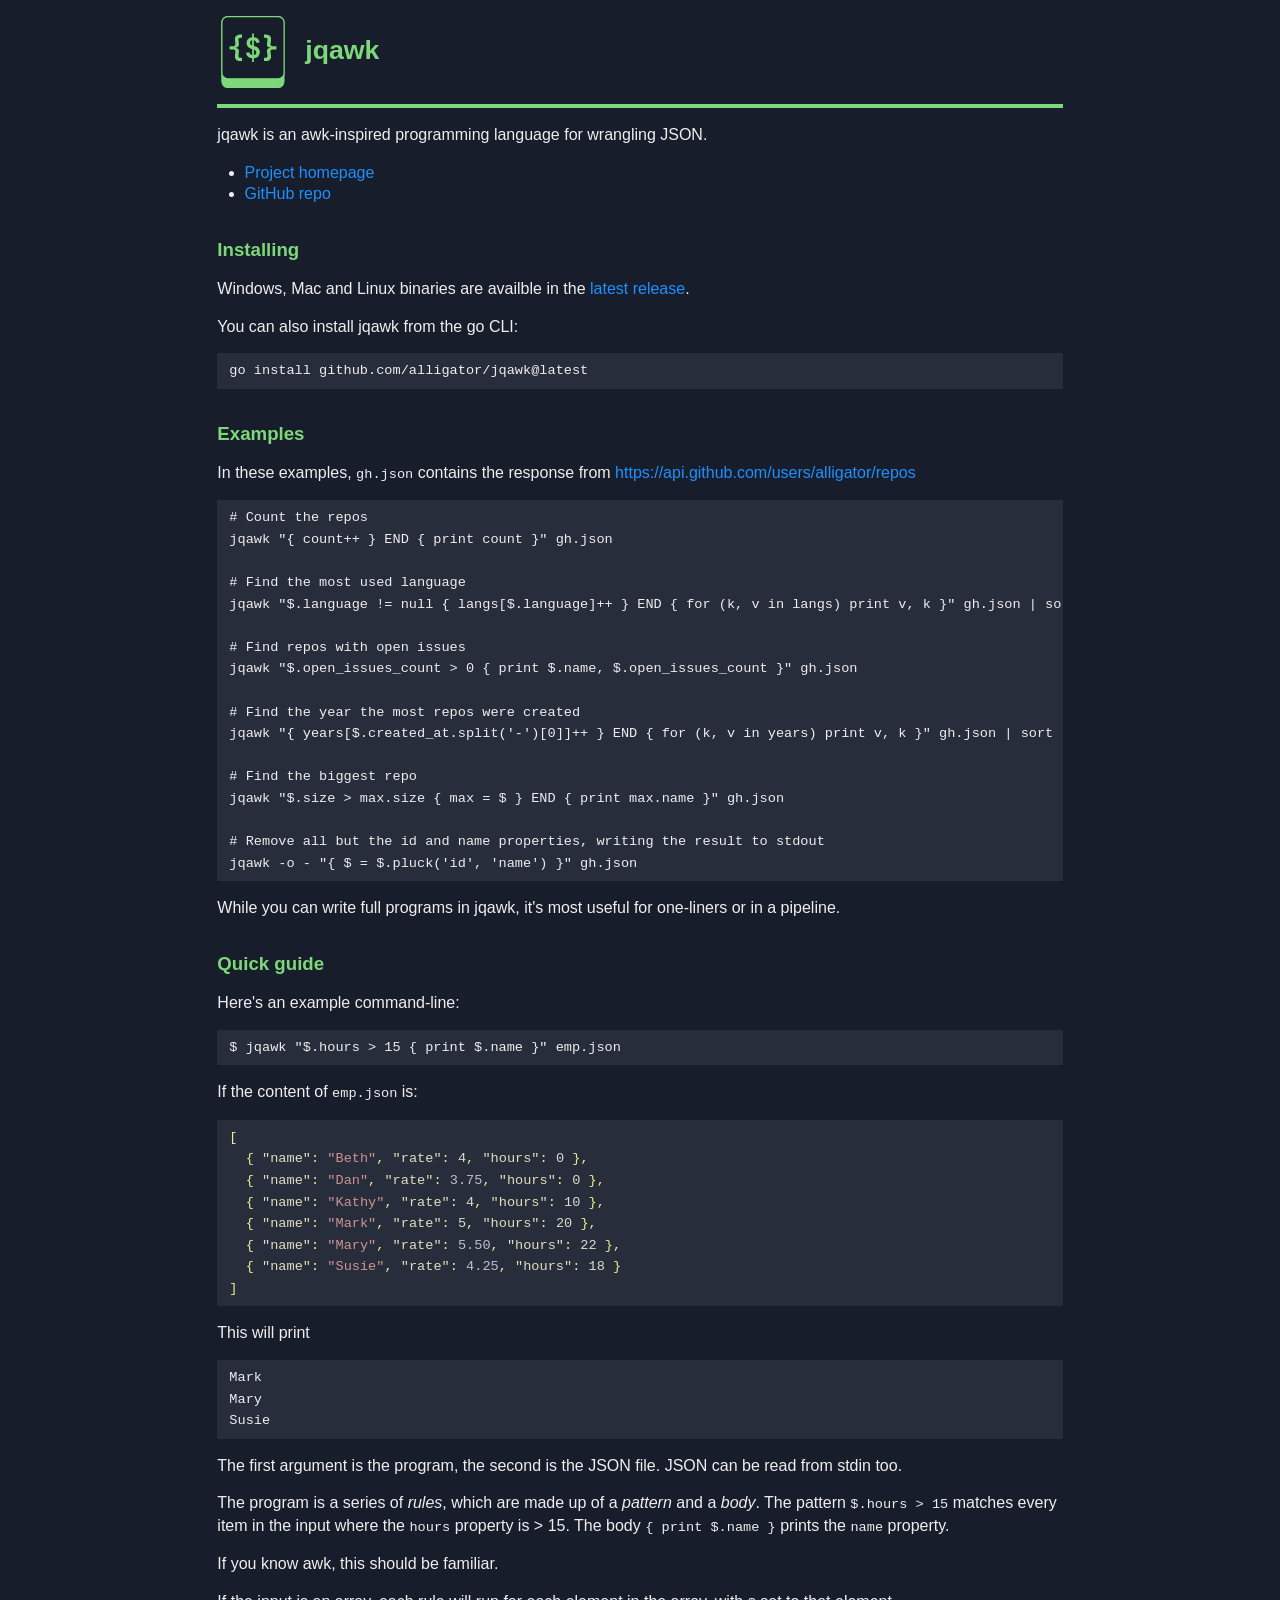
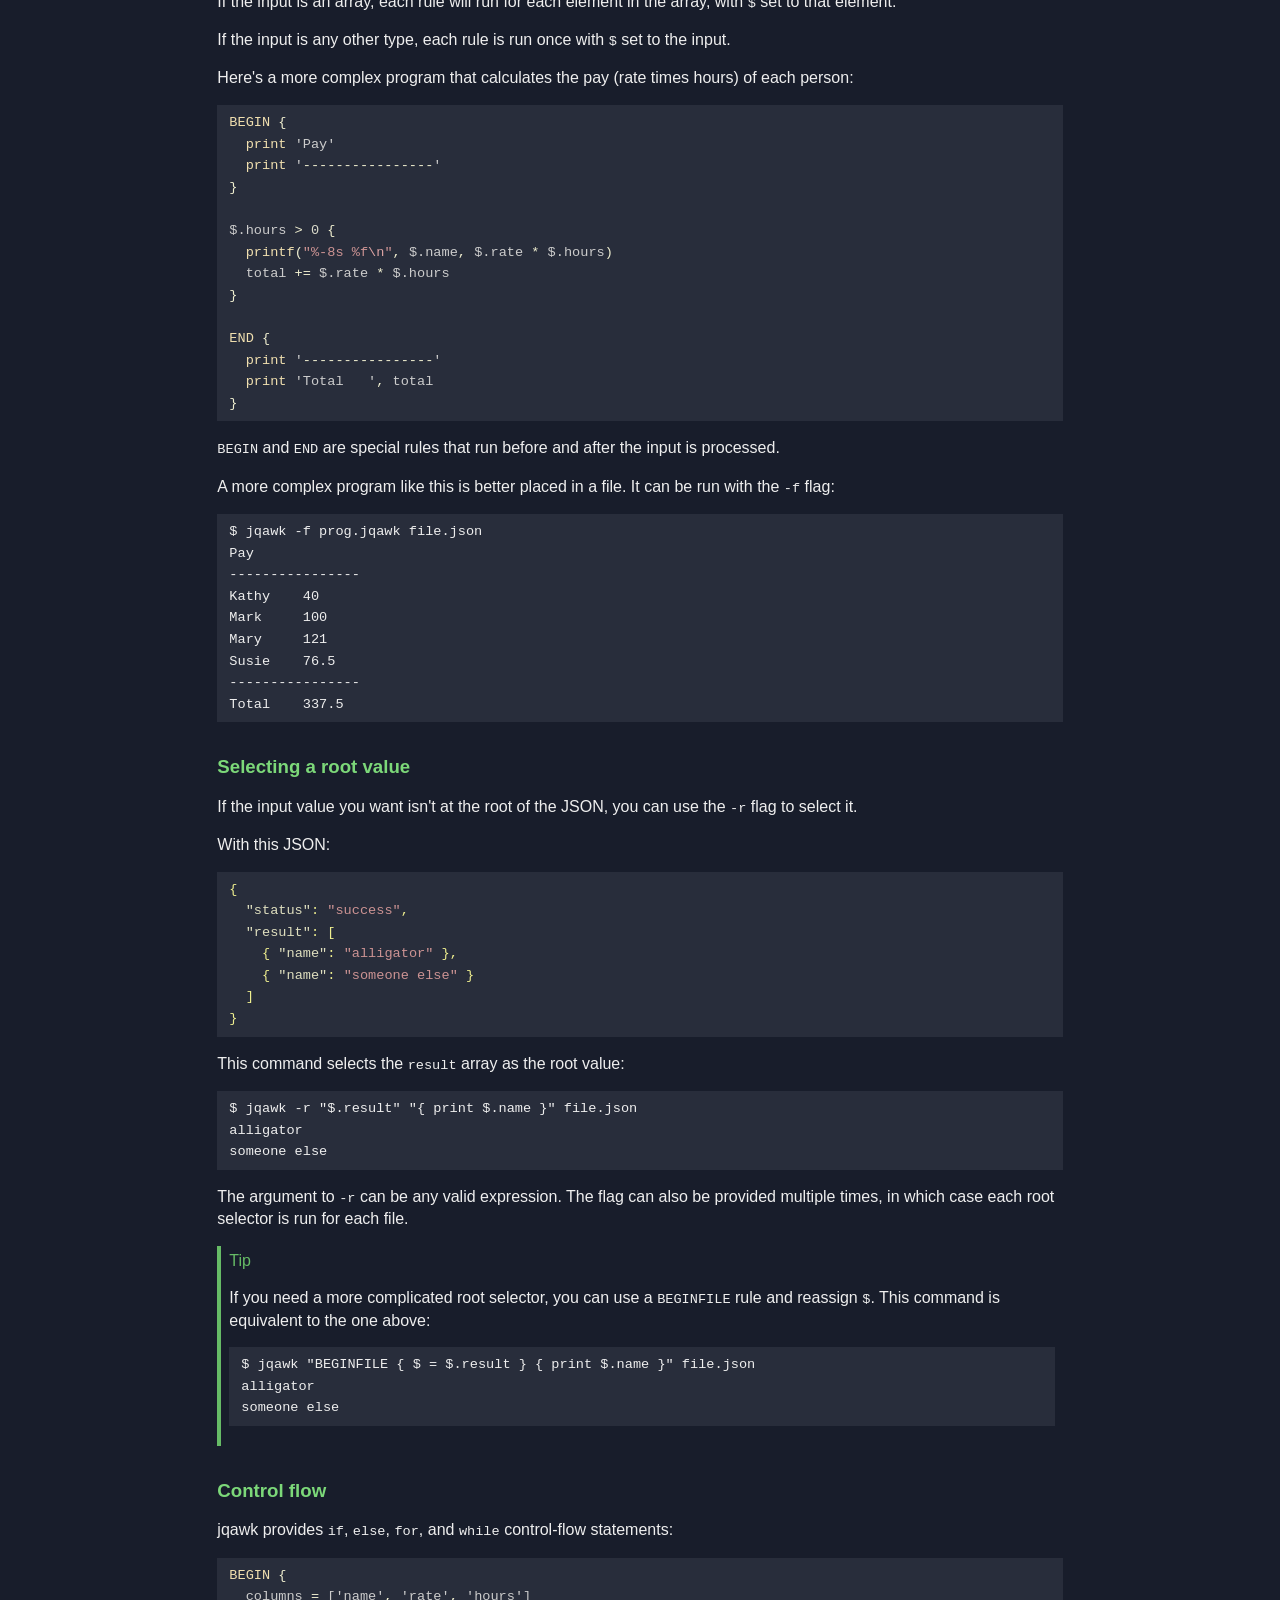
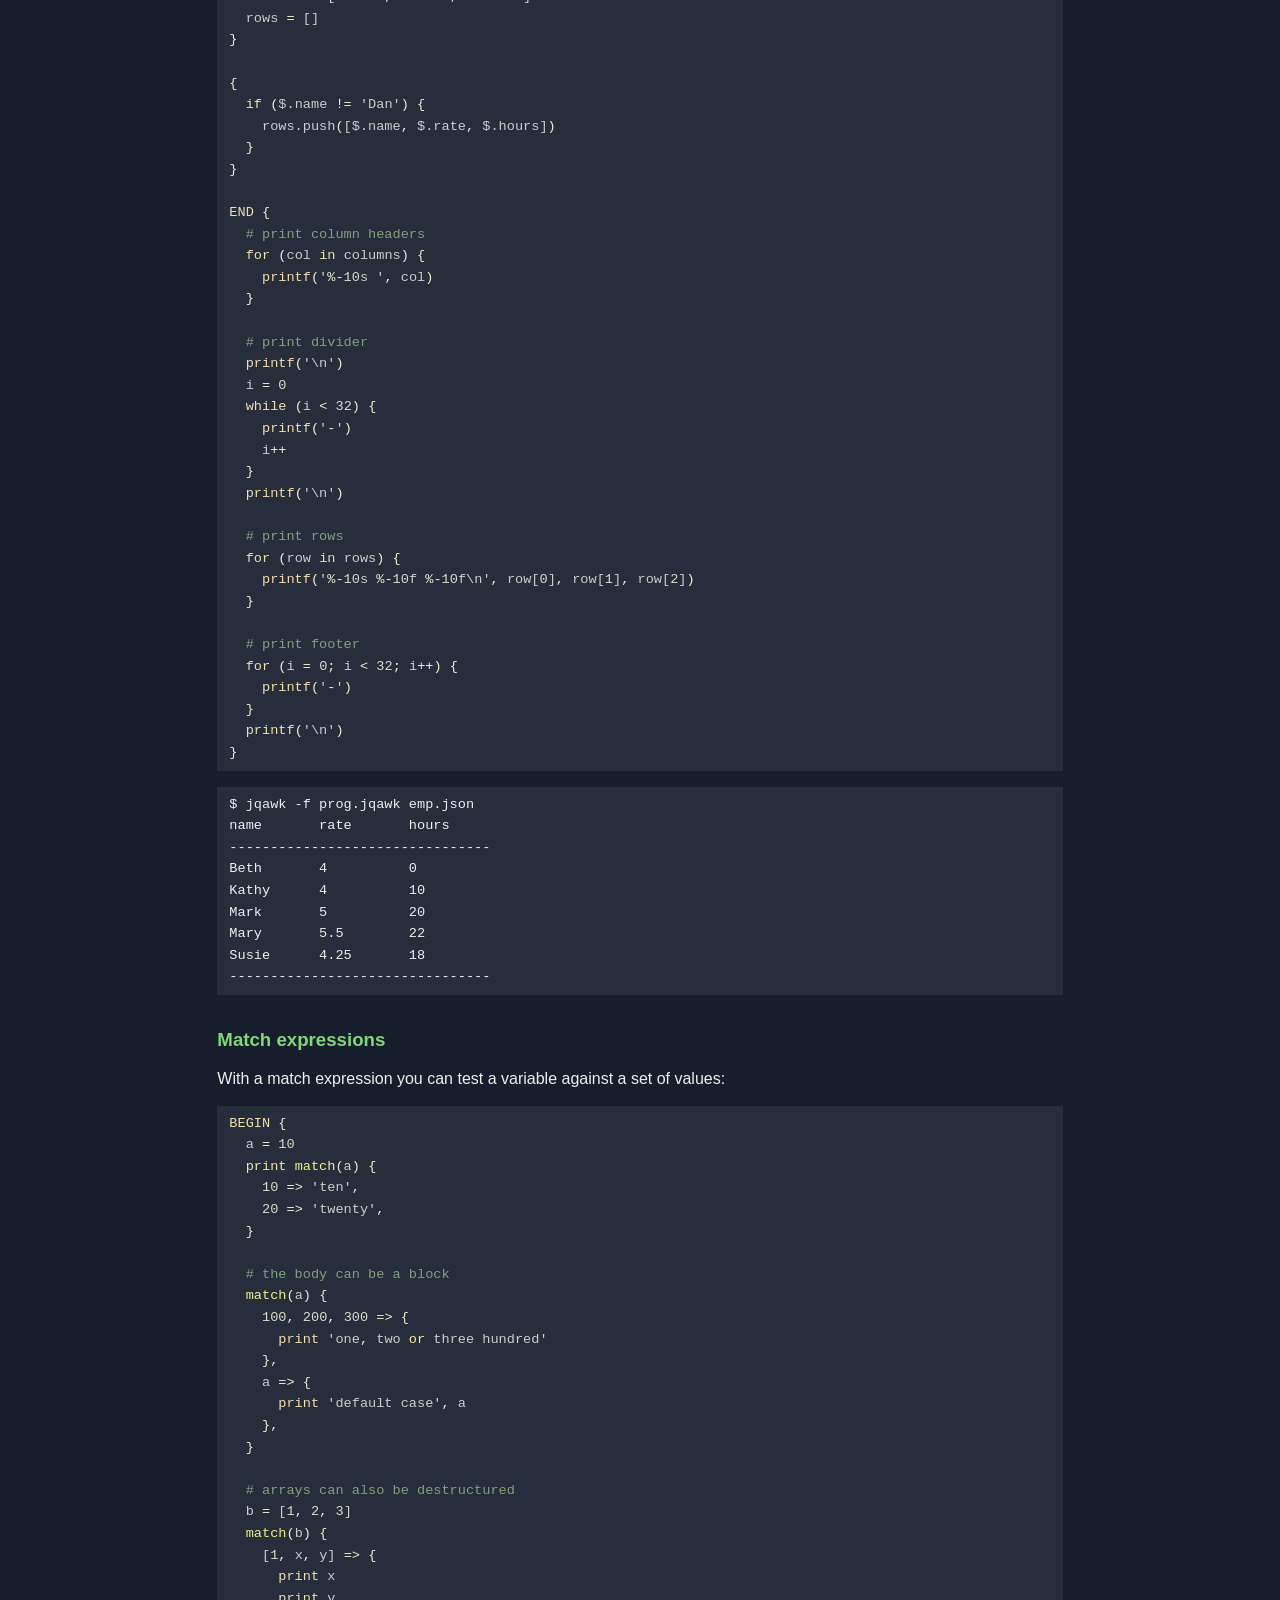
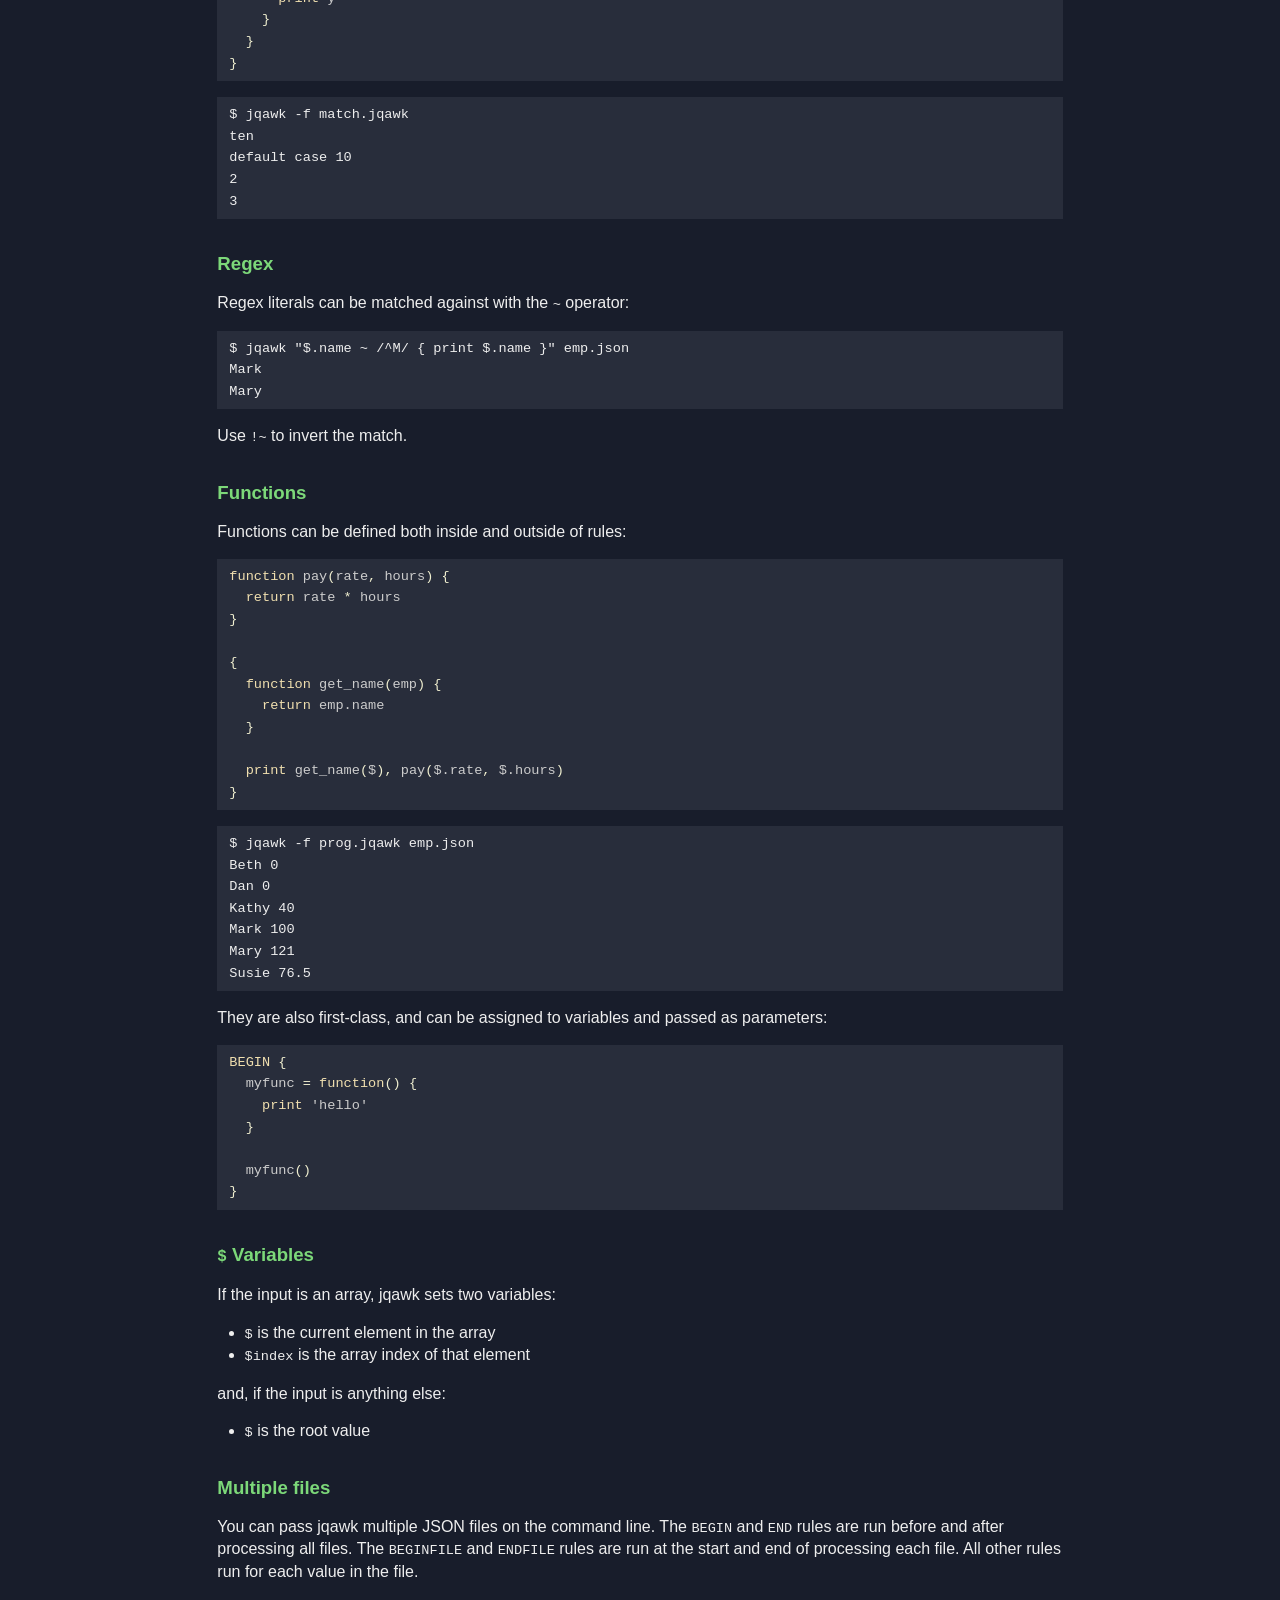
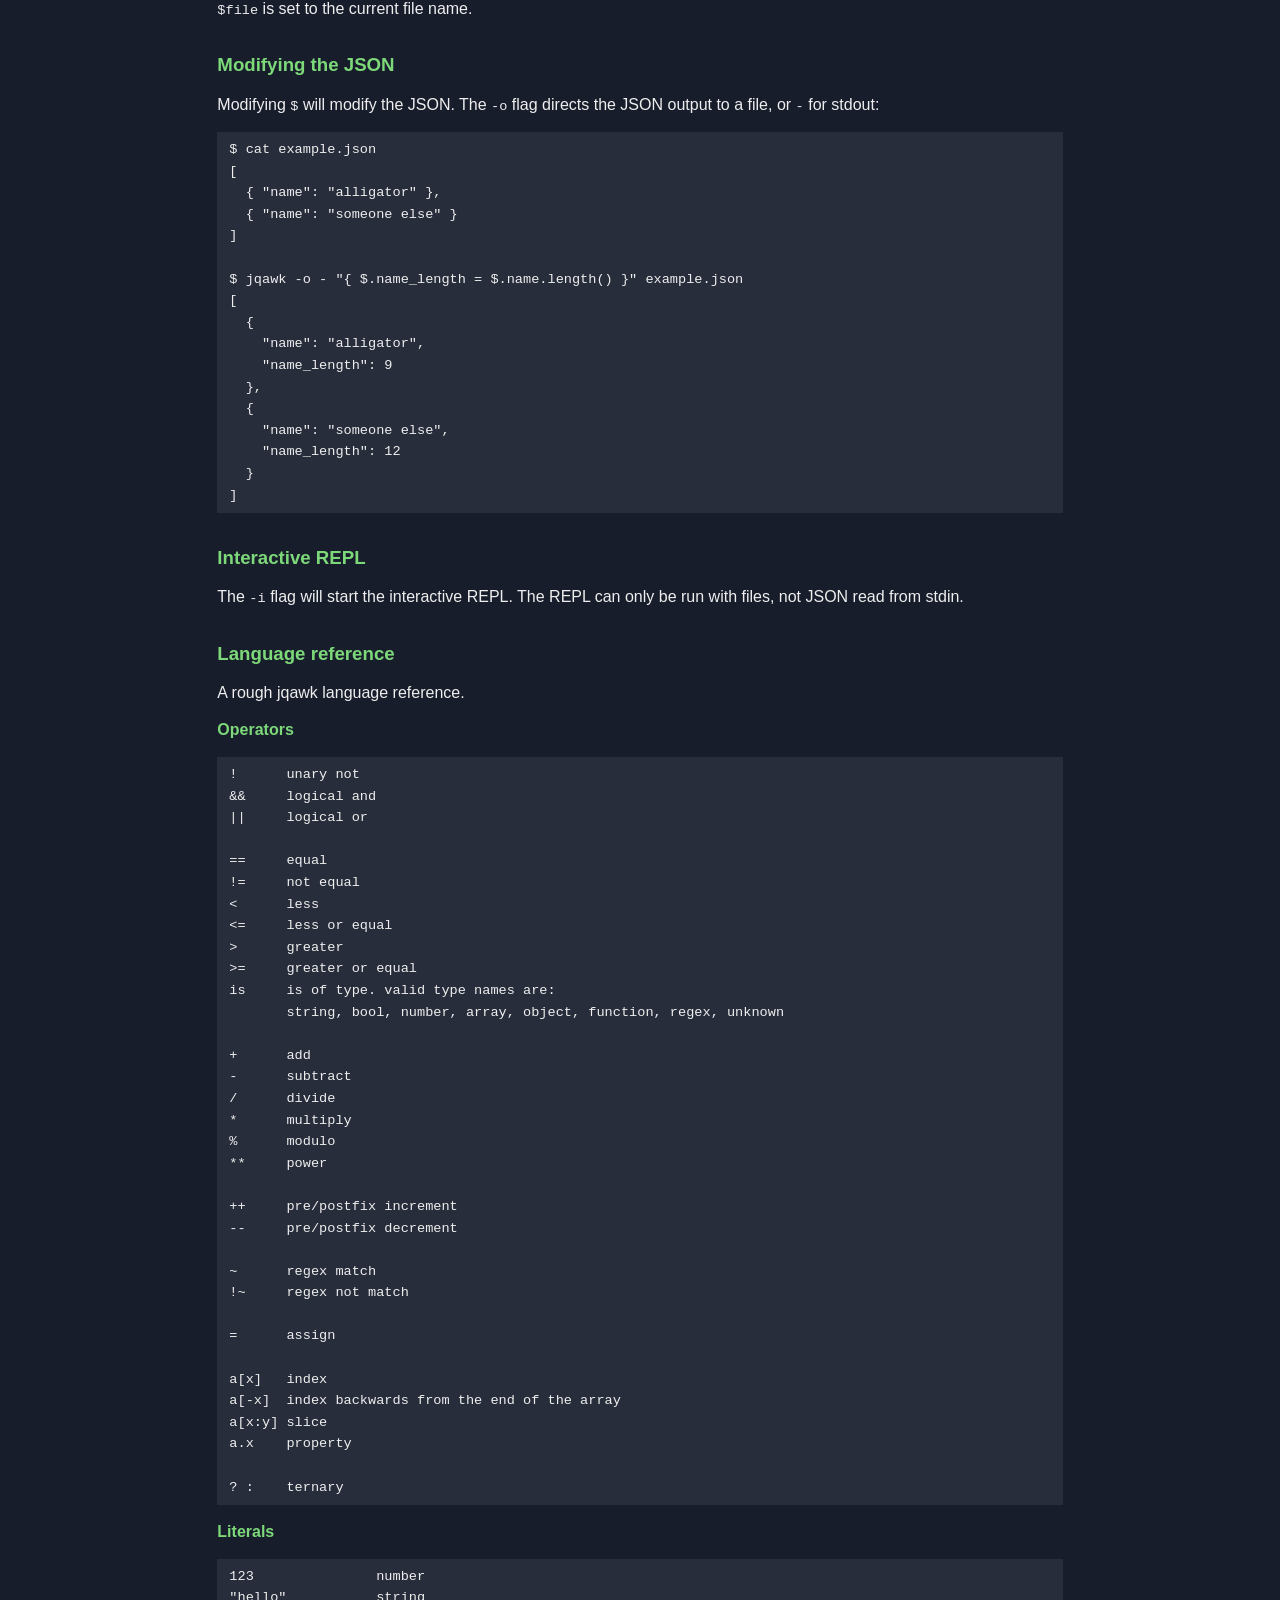
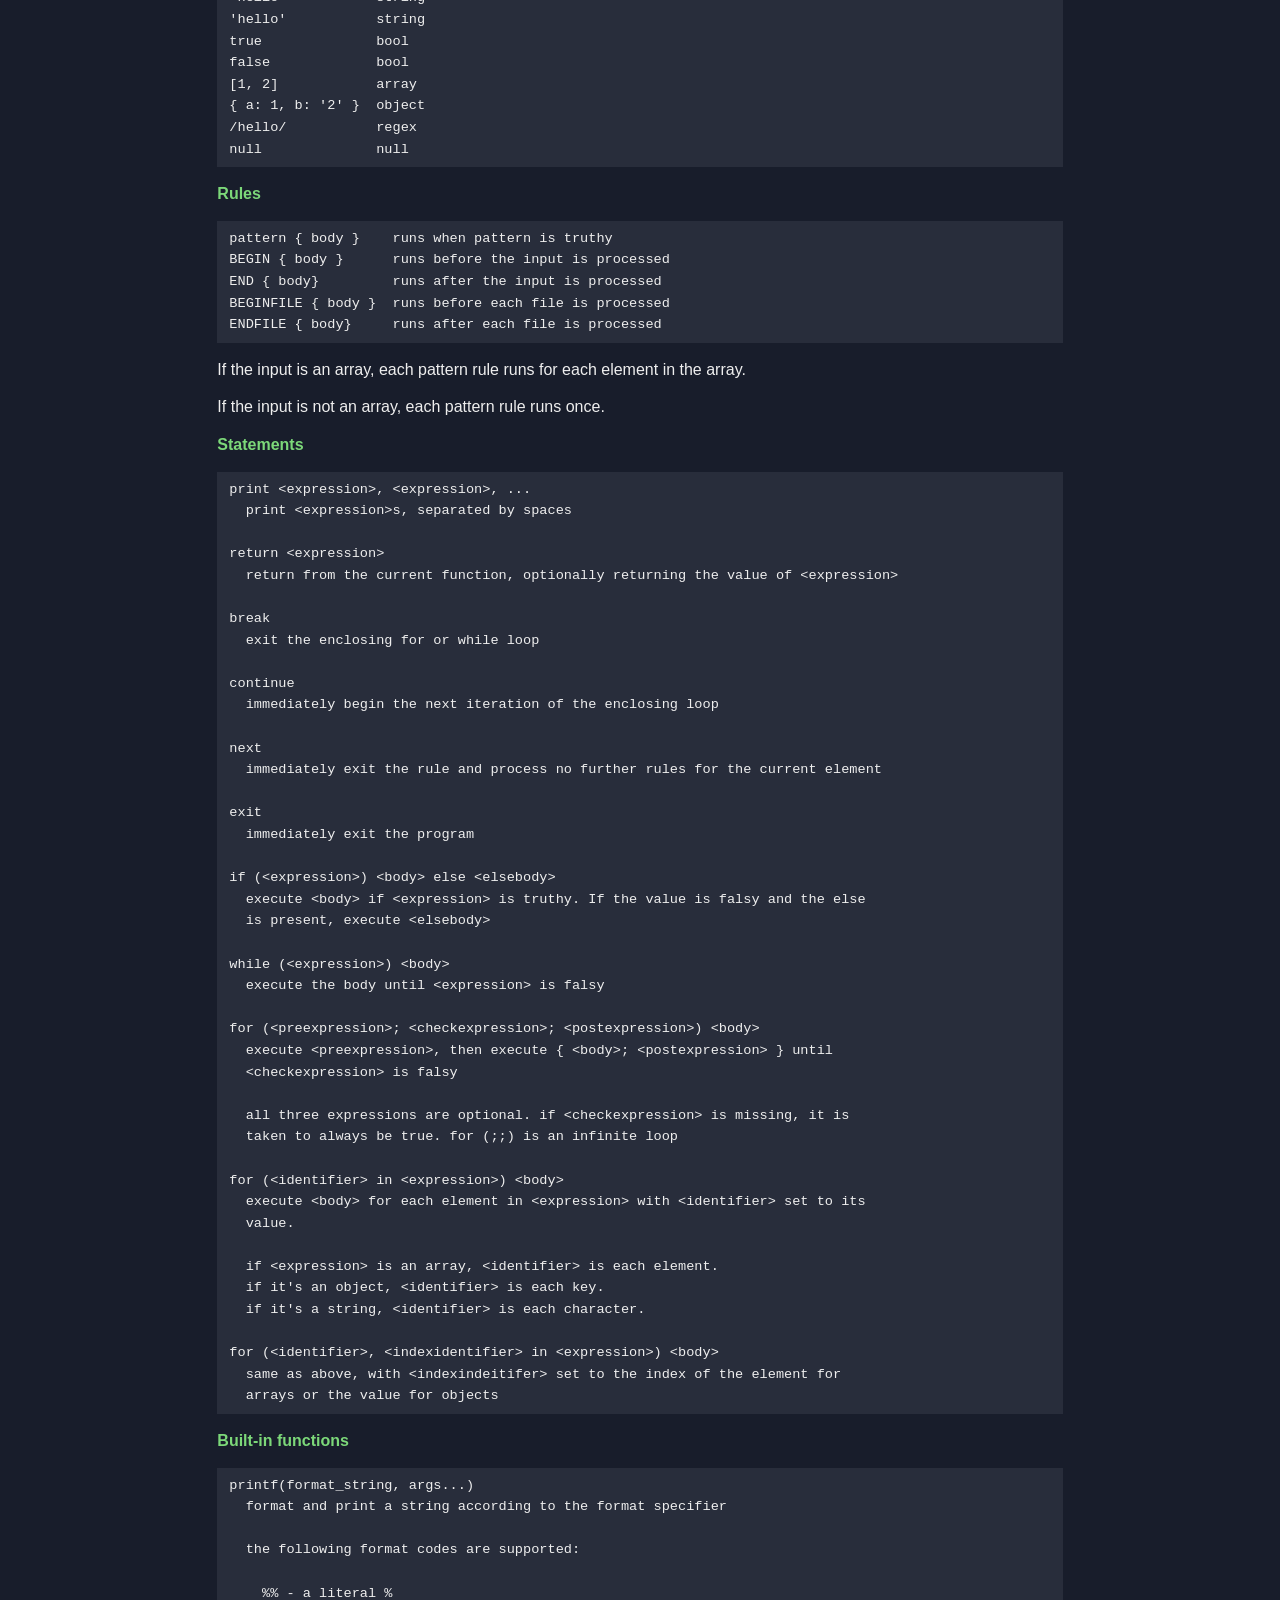
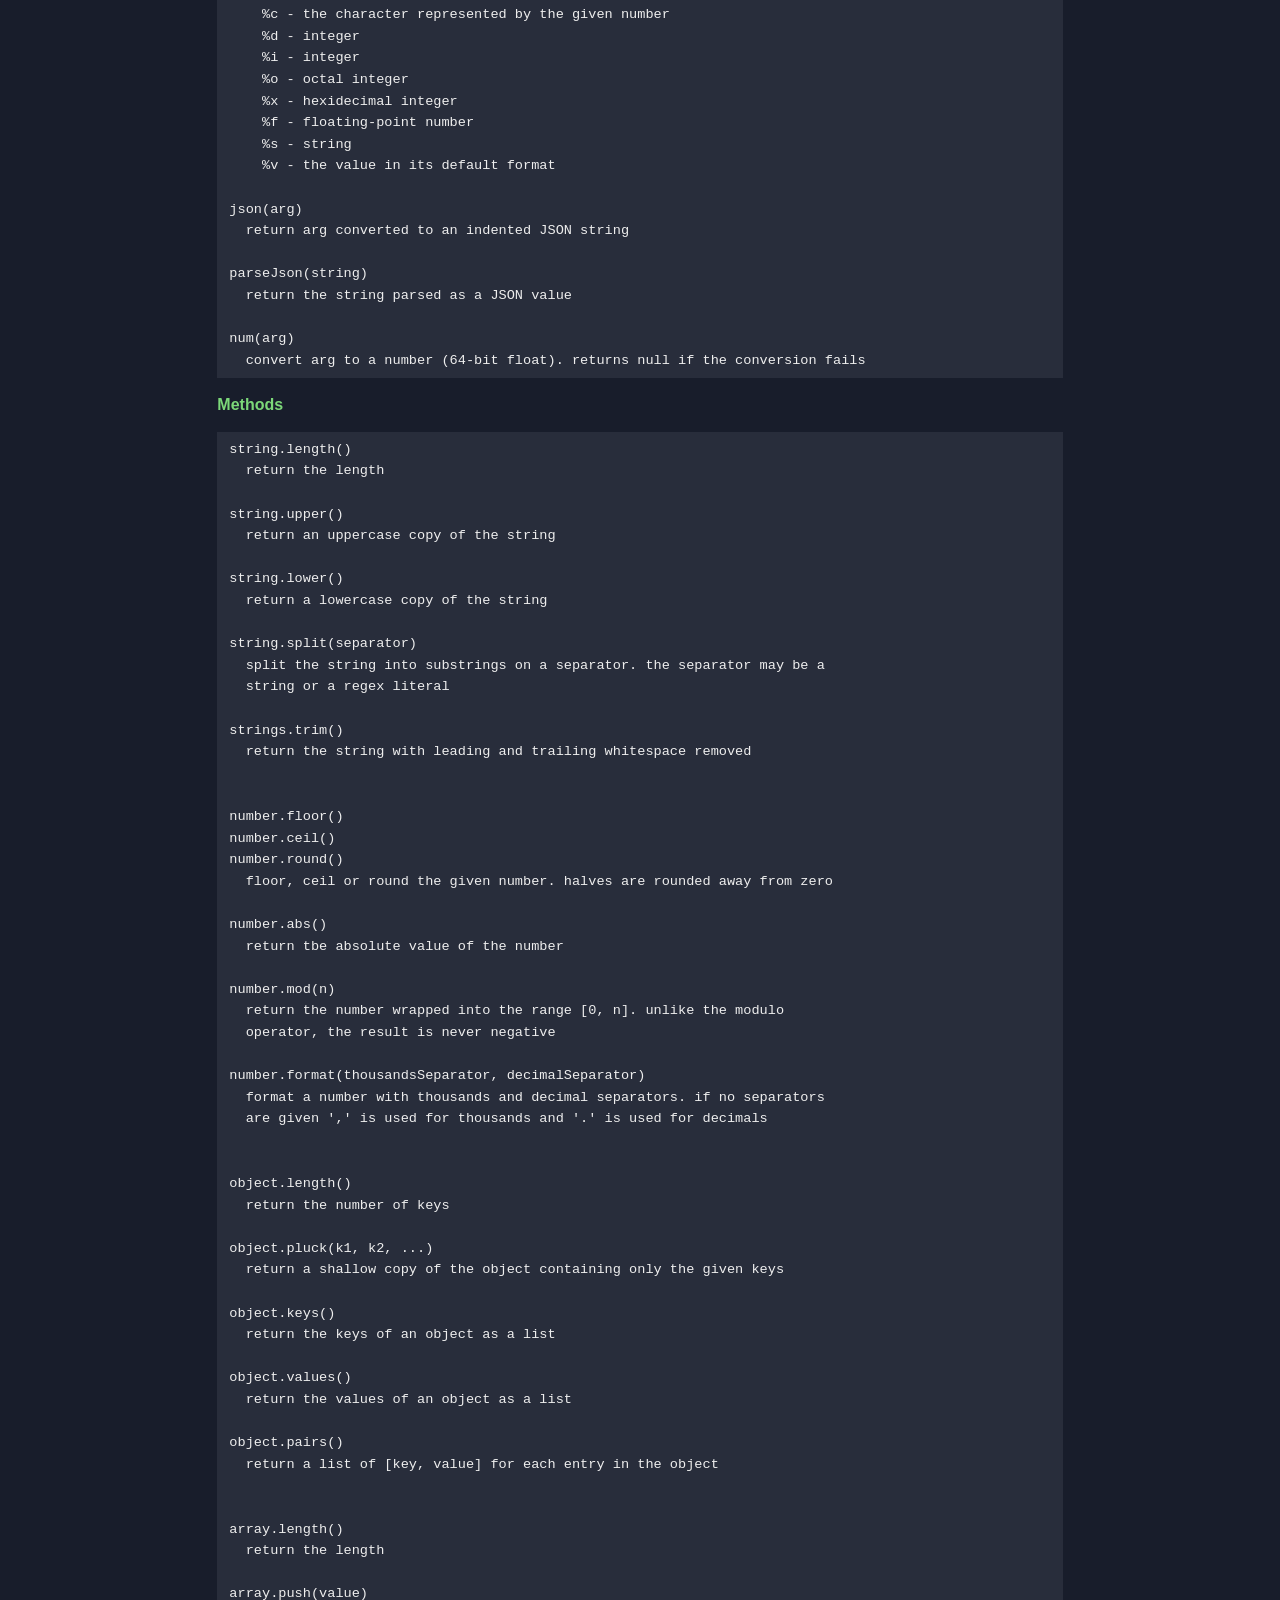
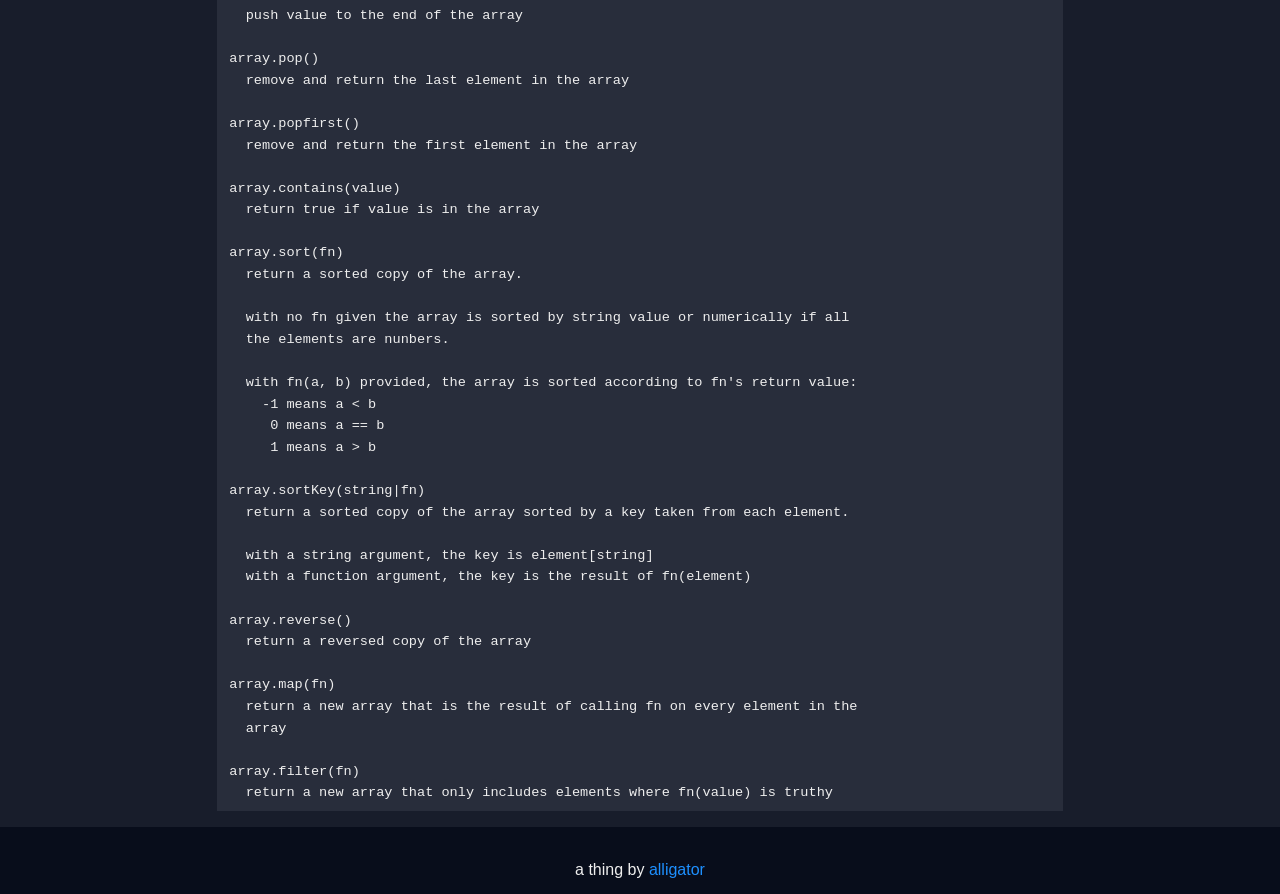
==== commit dc844963: "regenerate docs" ====
--- a/docs/index.html
+++ b/docs/index.html
@@ -810,7 +810,7 @@
 
 array.map(fn)
   return a new array that is the result of calling fn on every element in the
-array
+  array
 
 array.filter(fn)
   return a new array that only includes elements where fn(value) is truthy</code></pre>
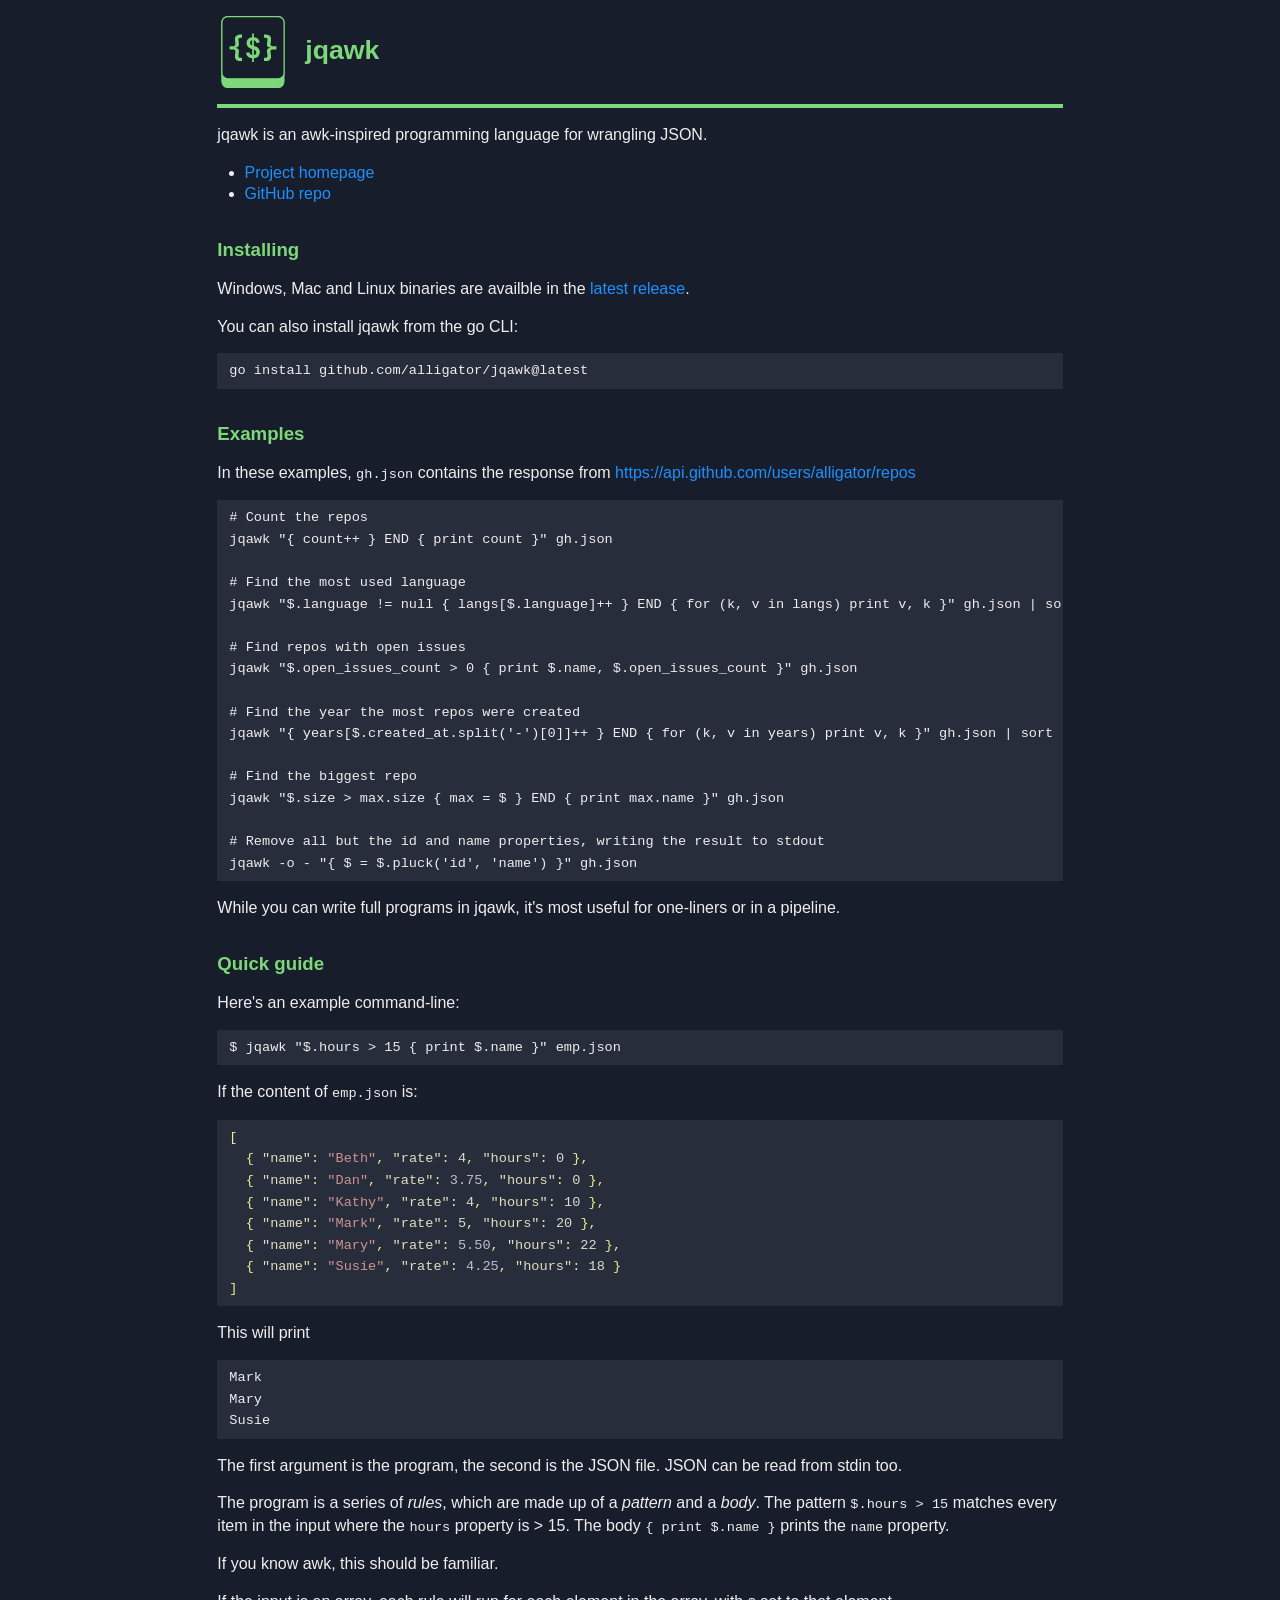
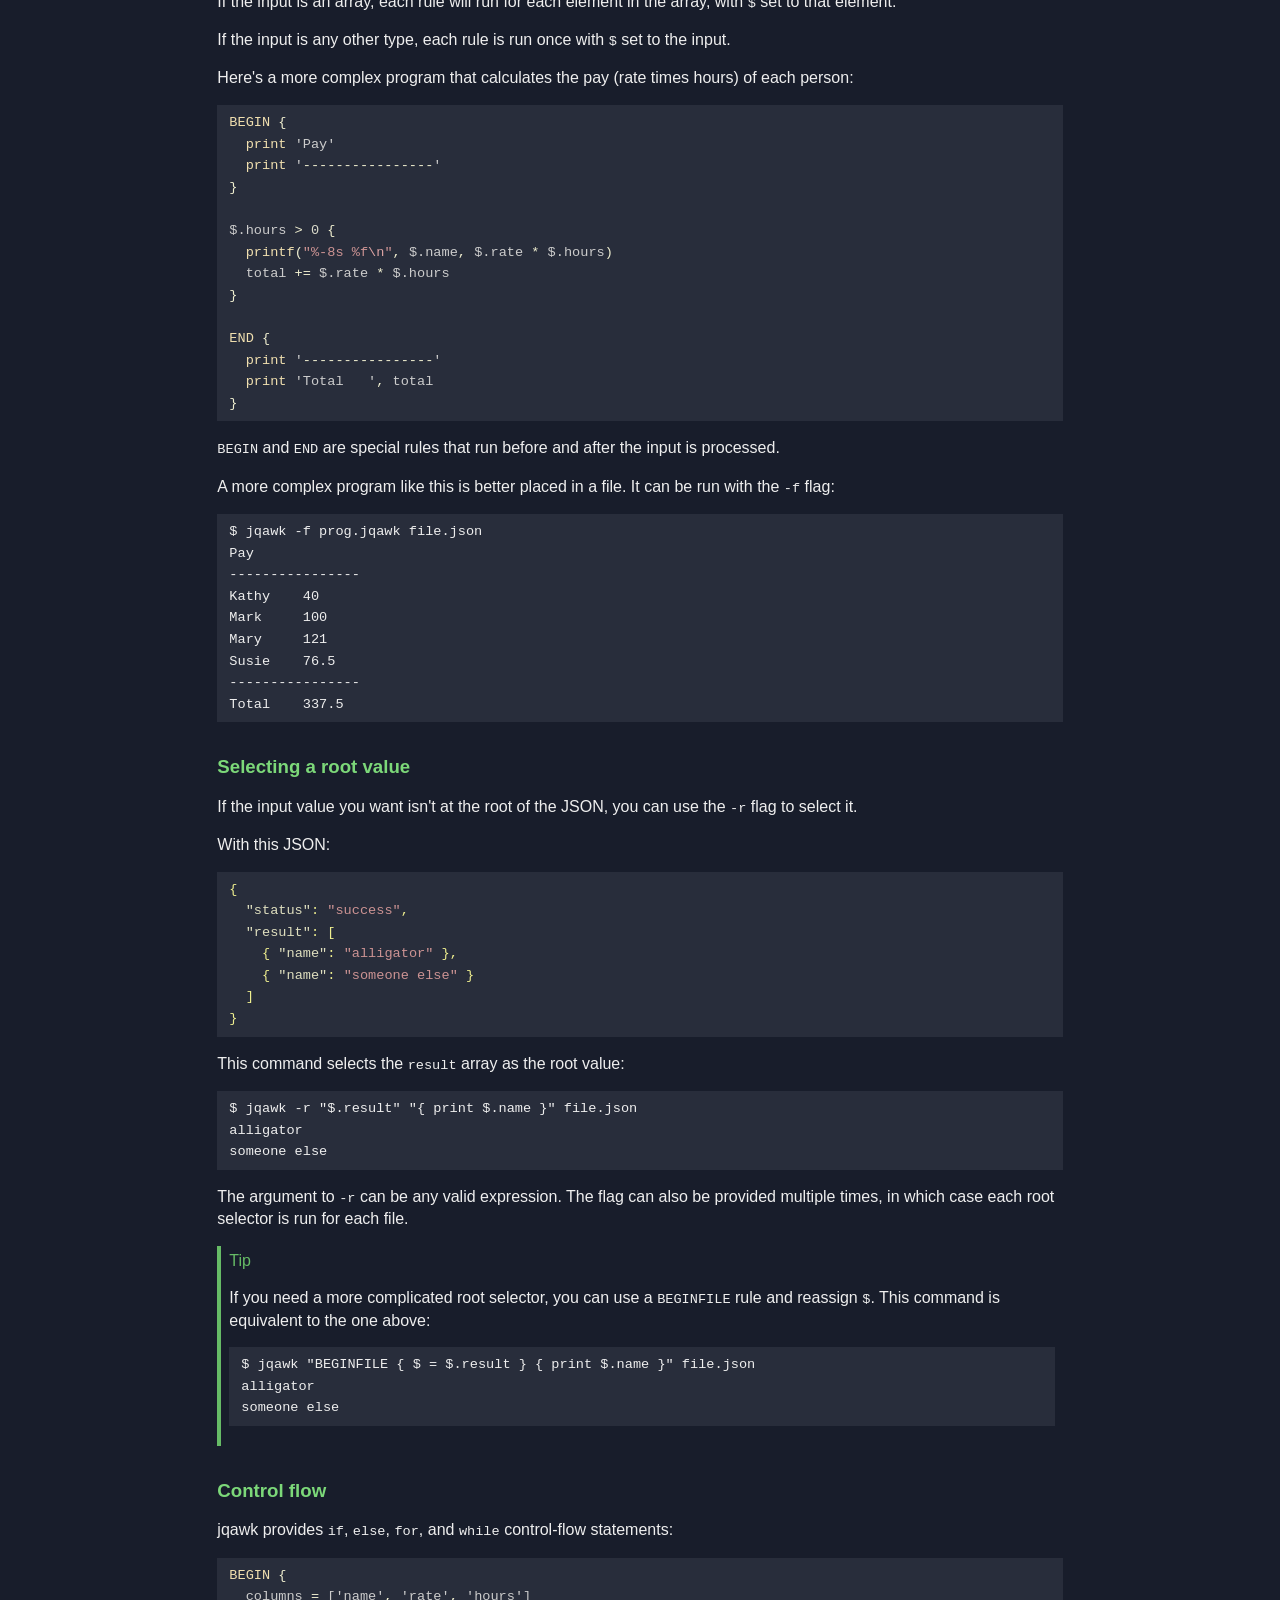
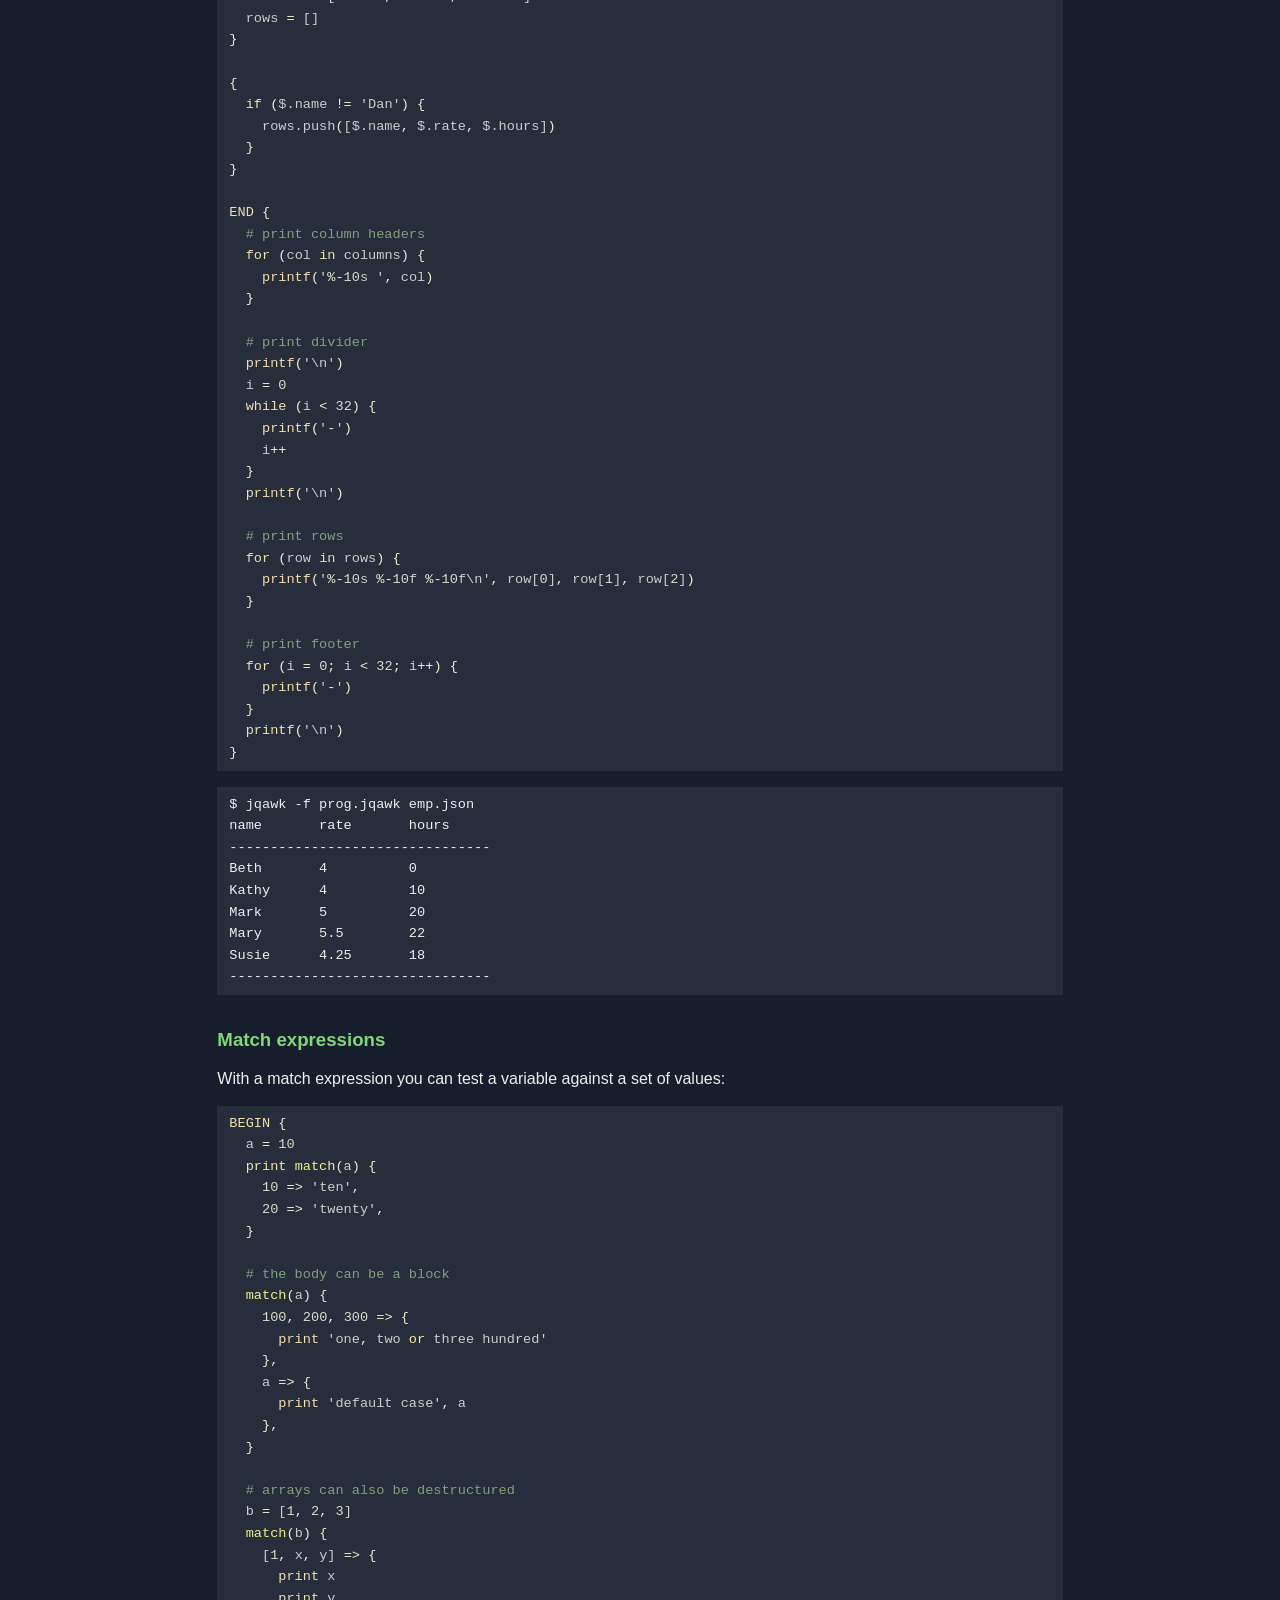
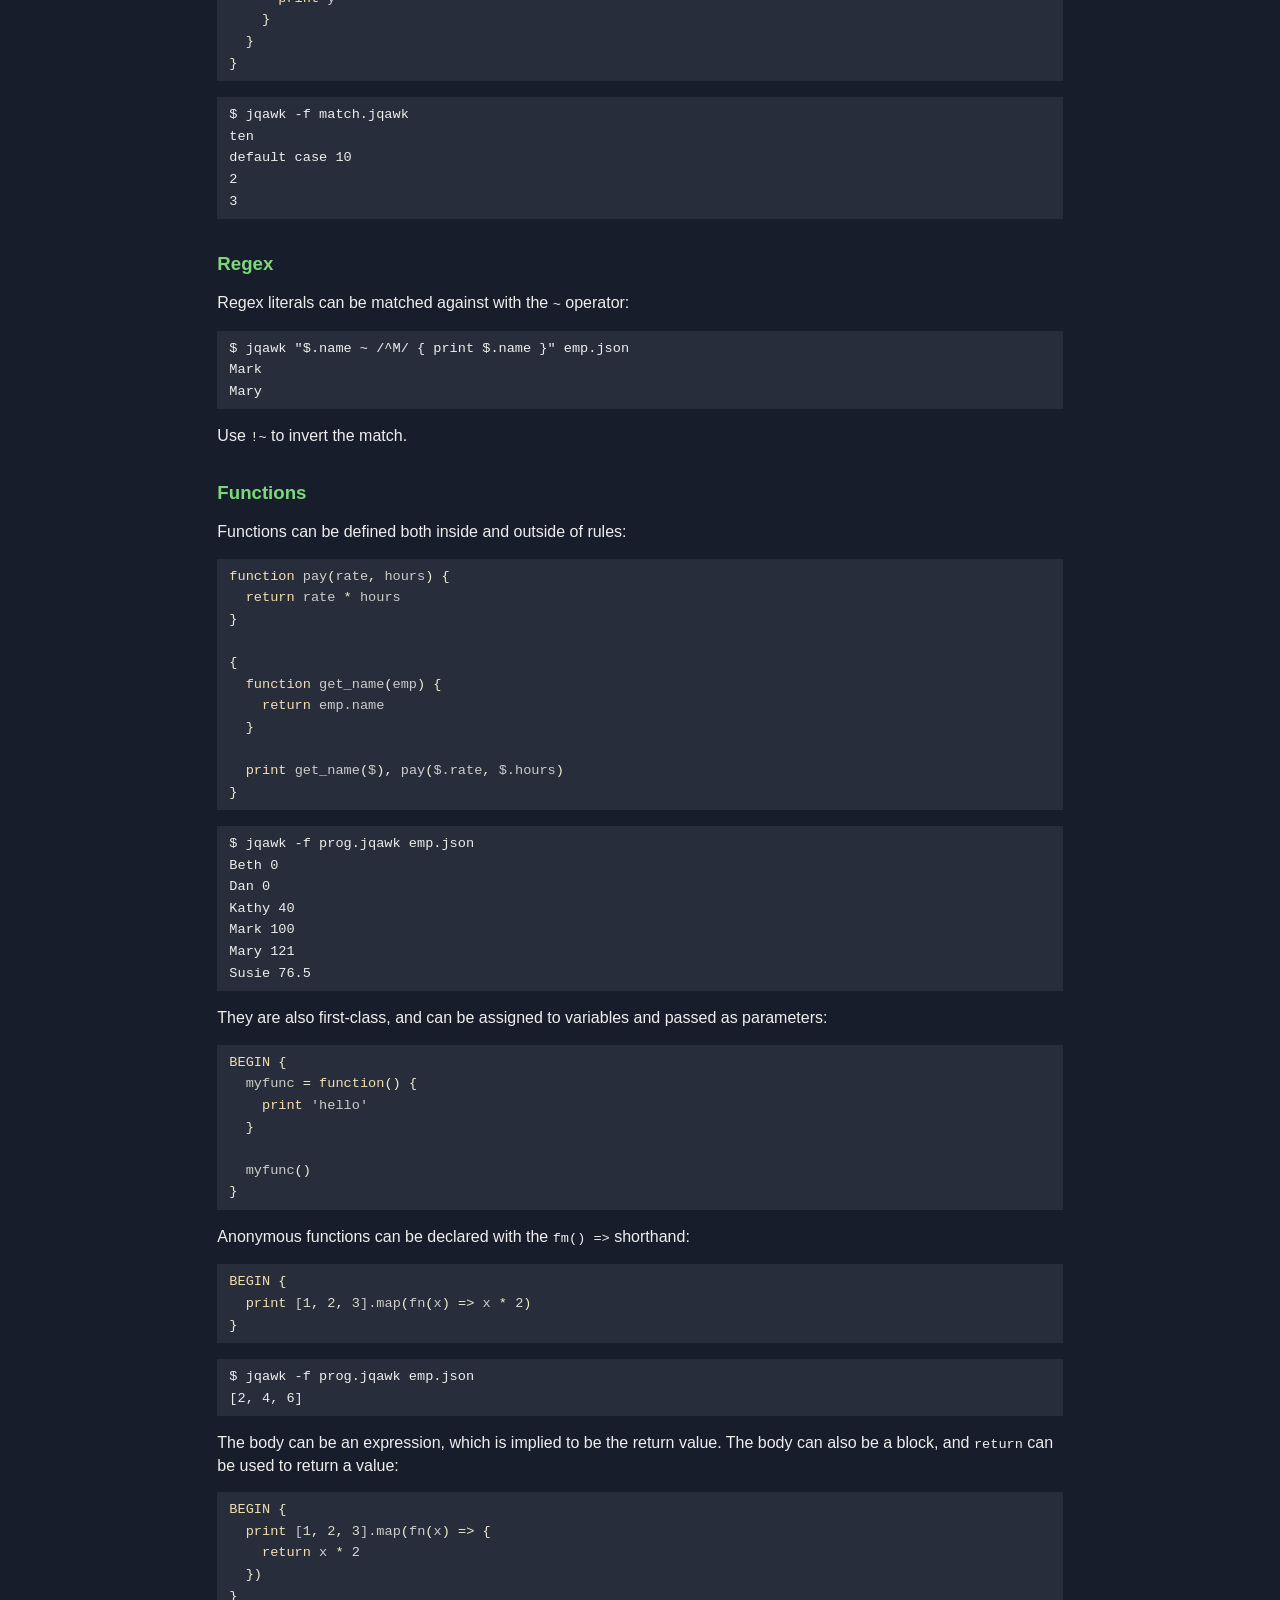
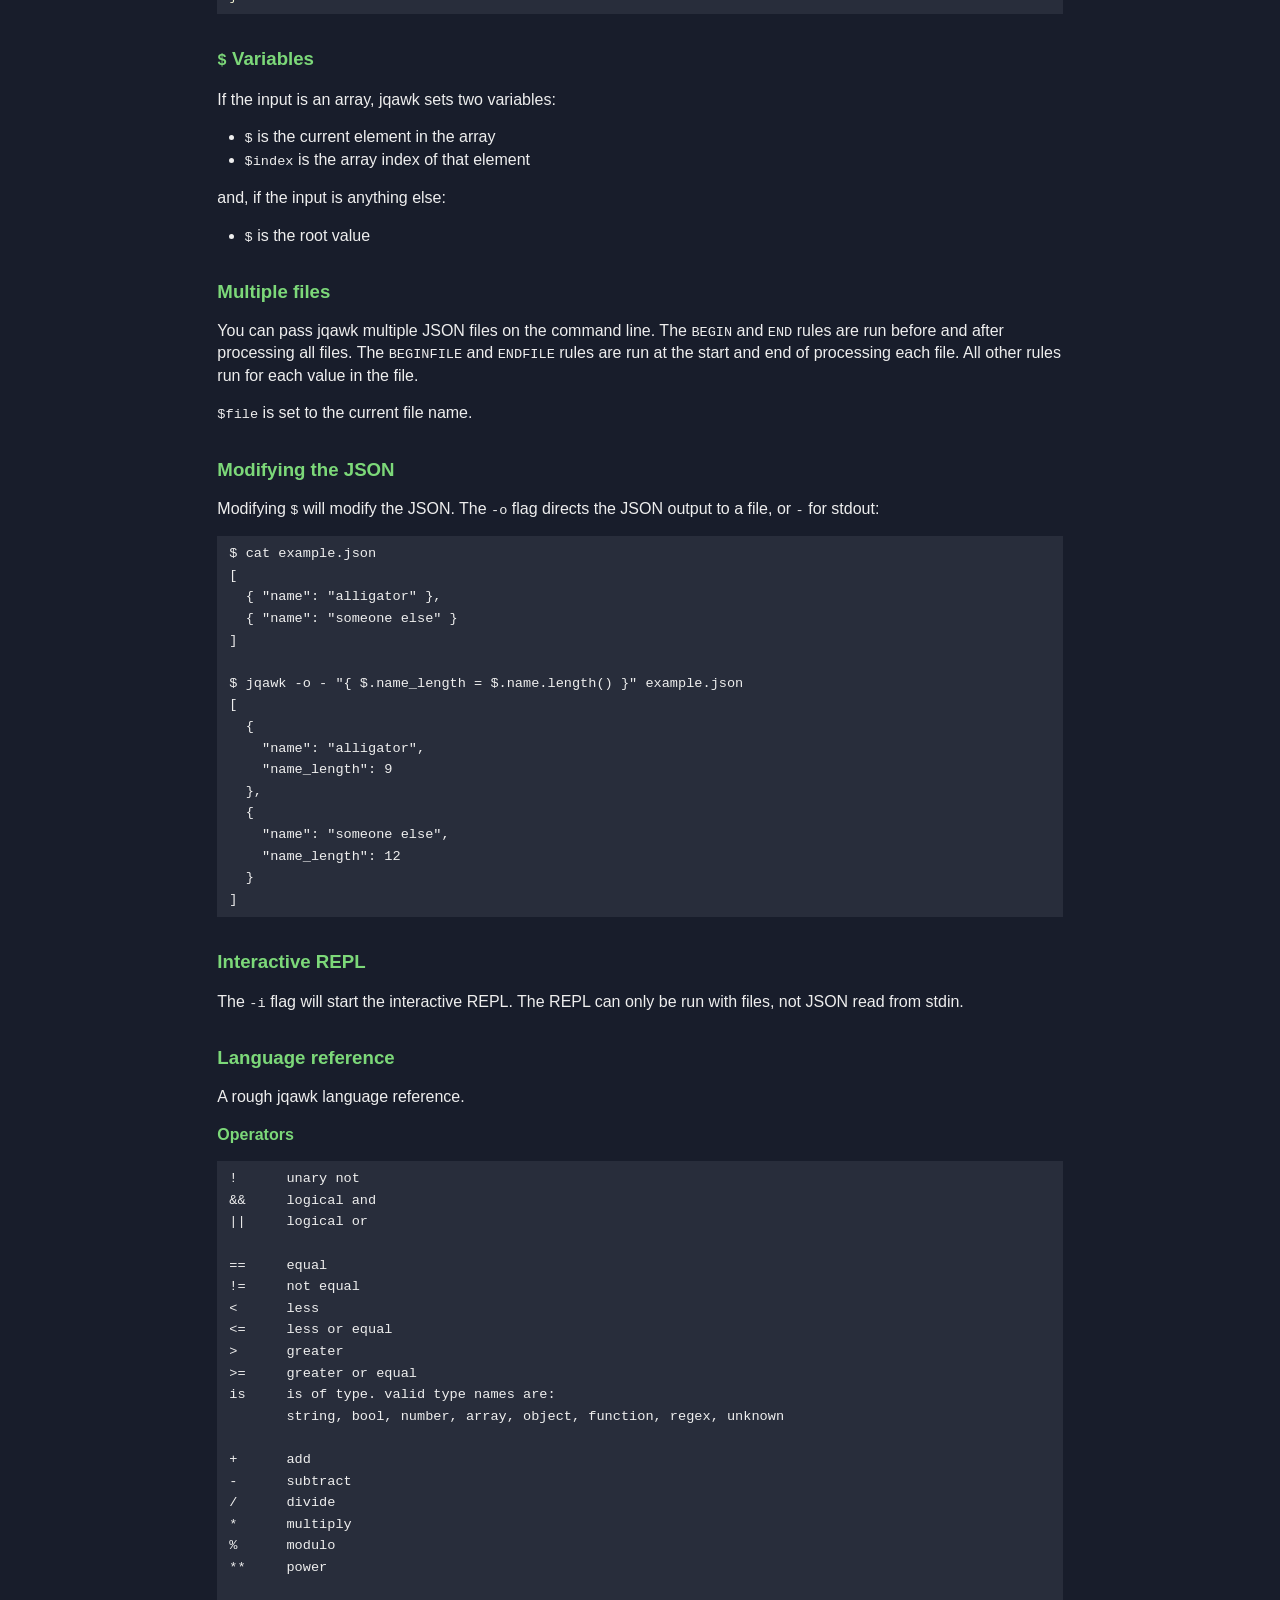
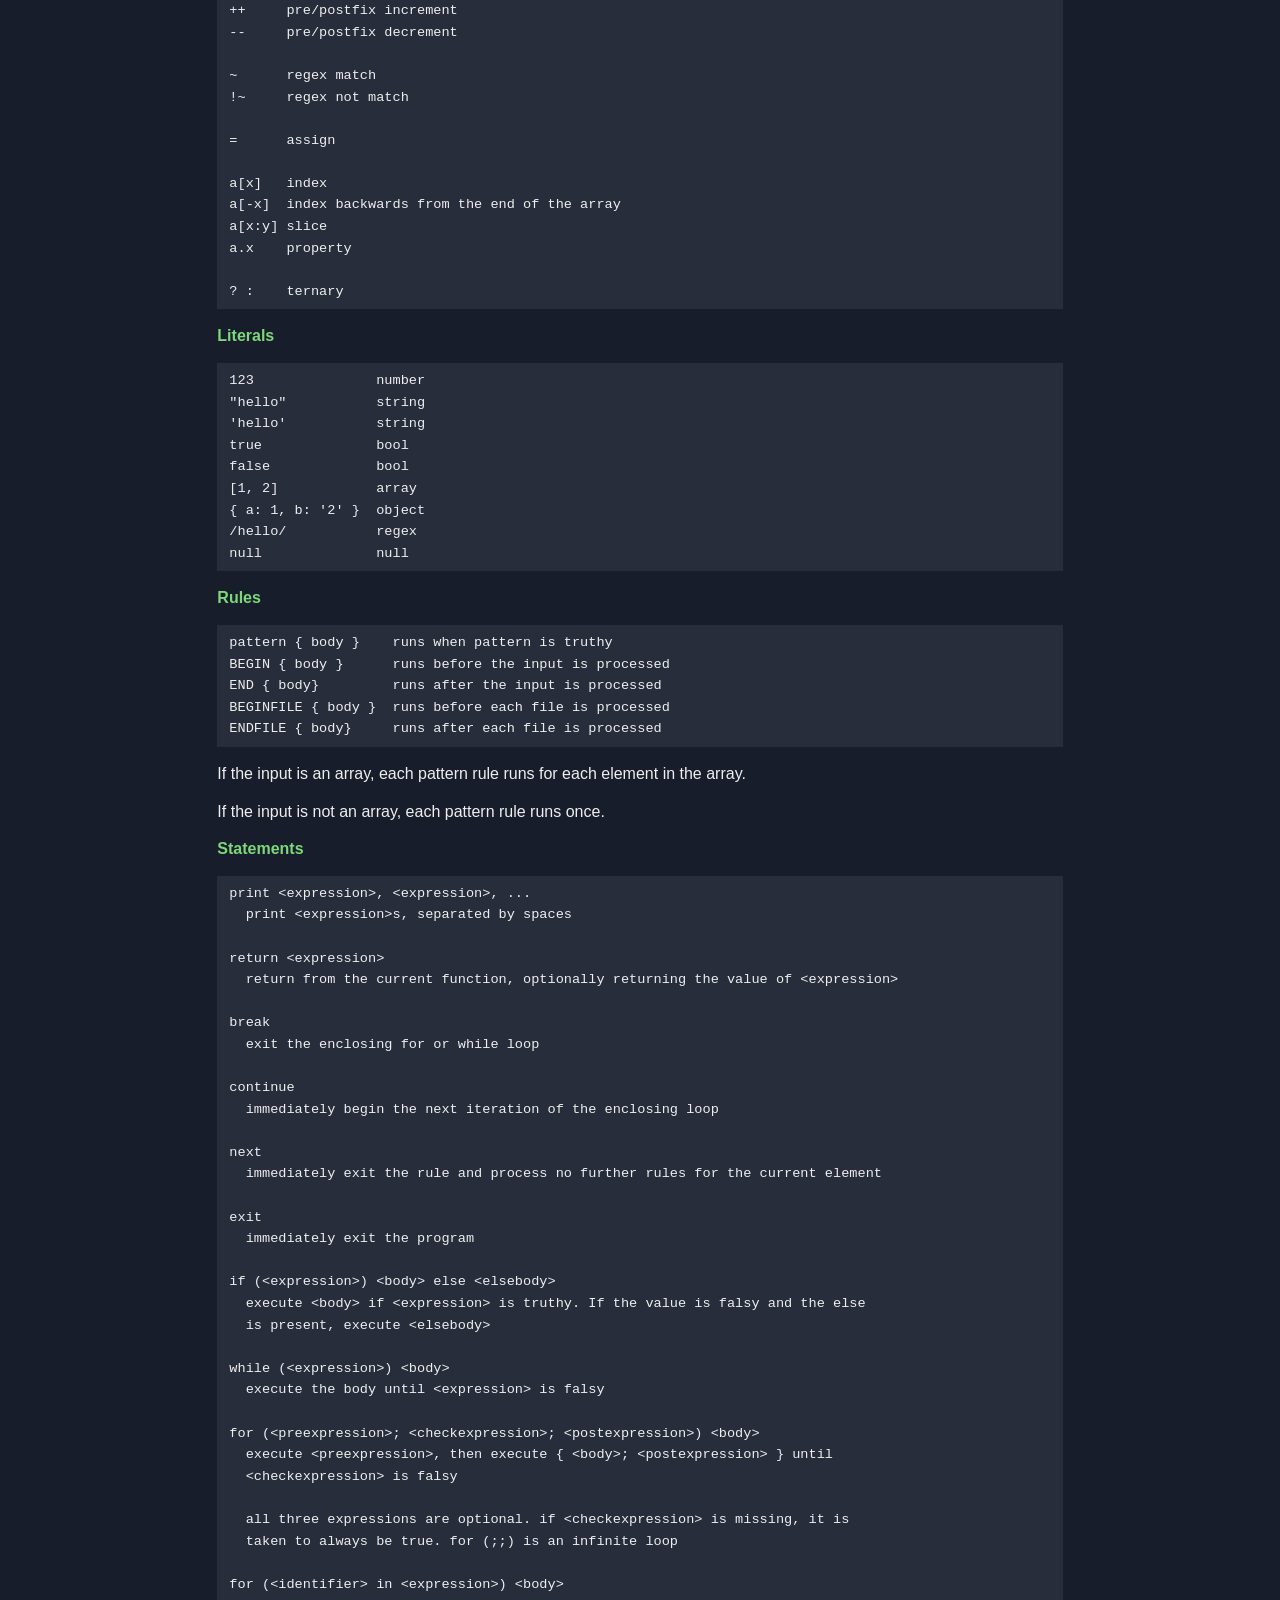
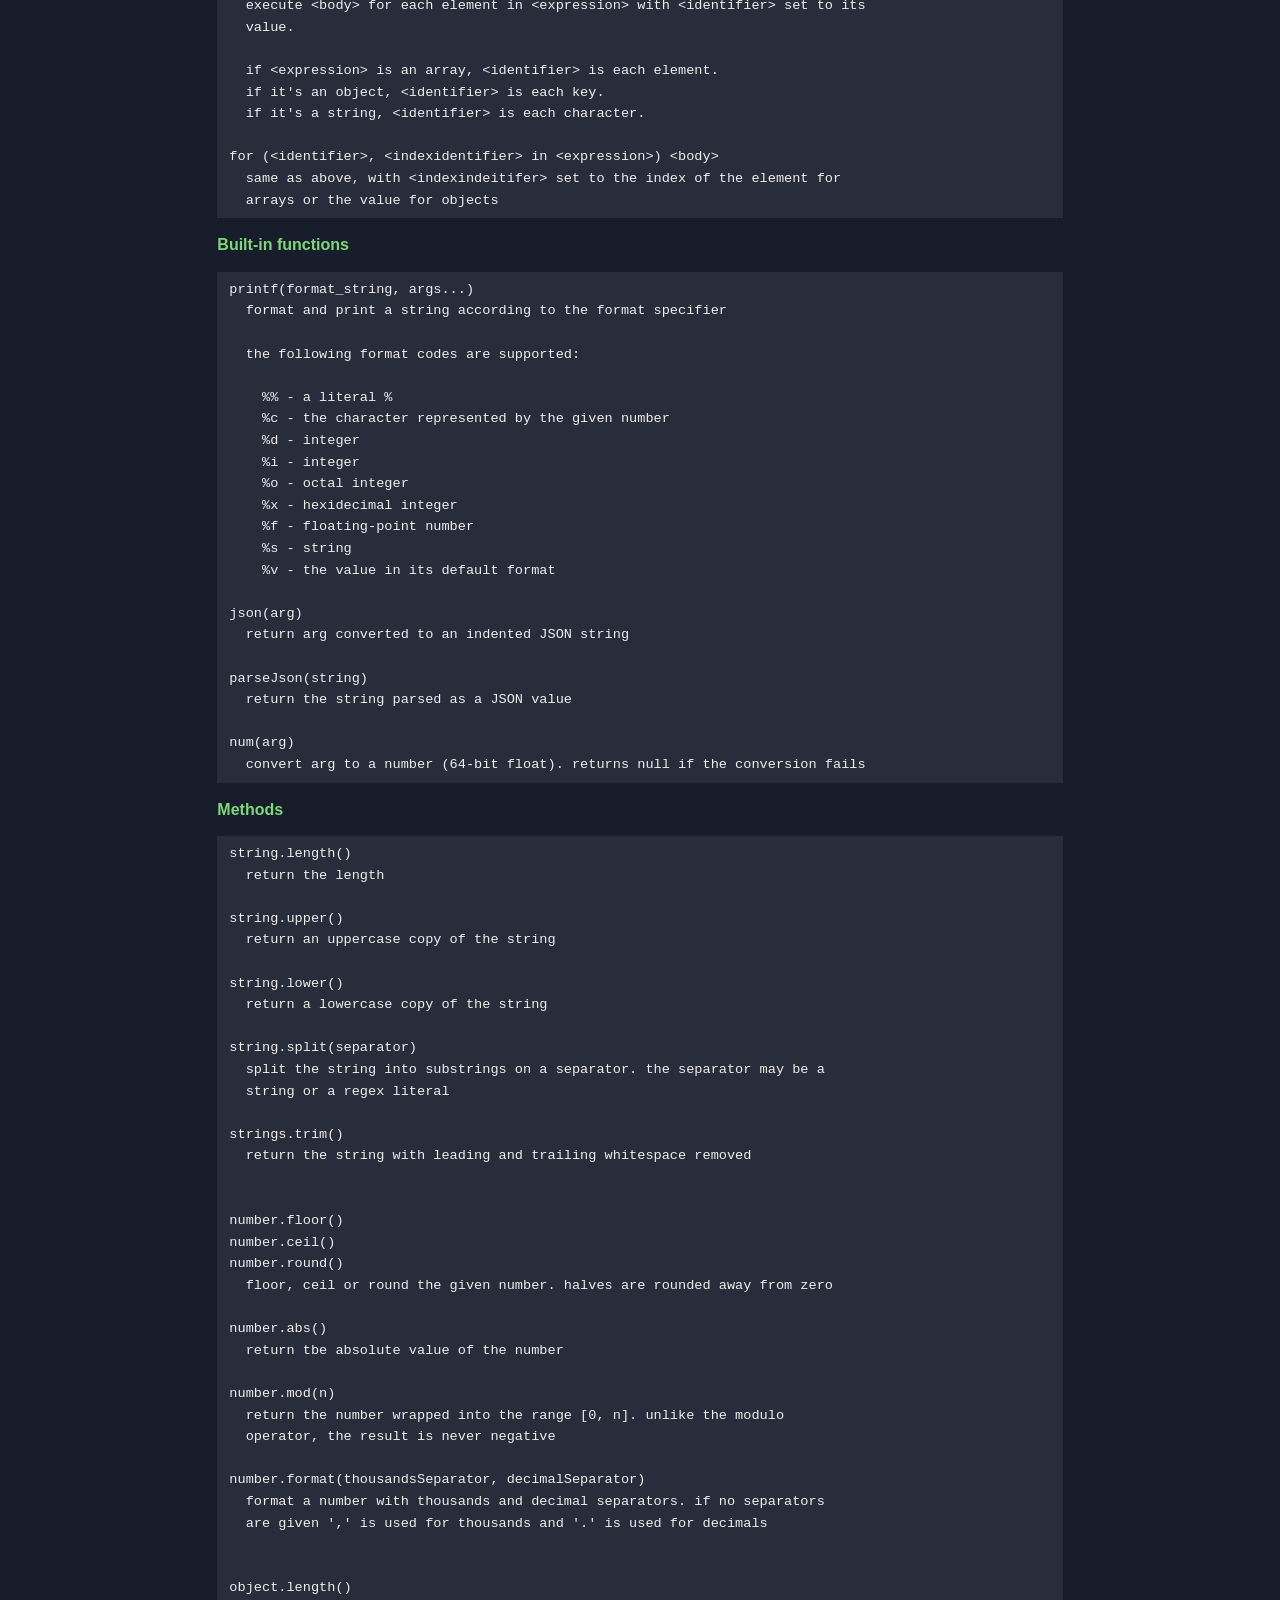
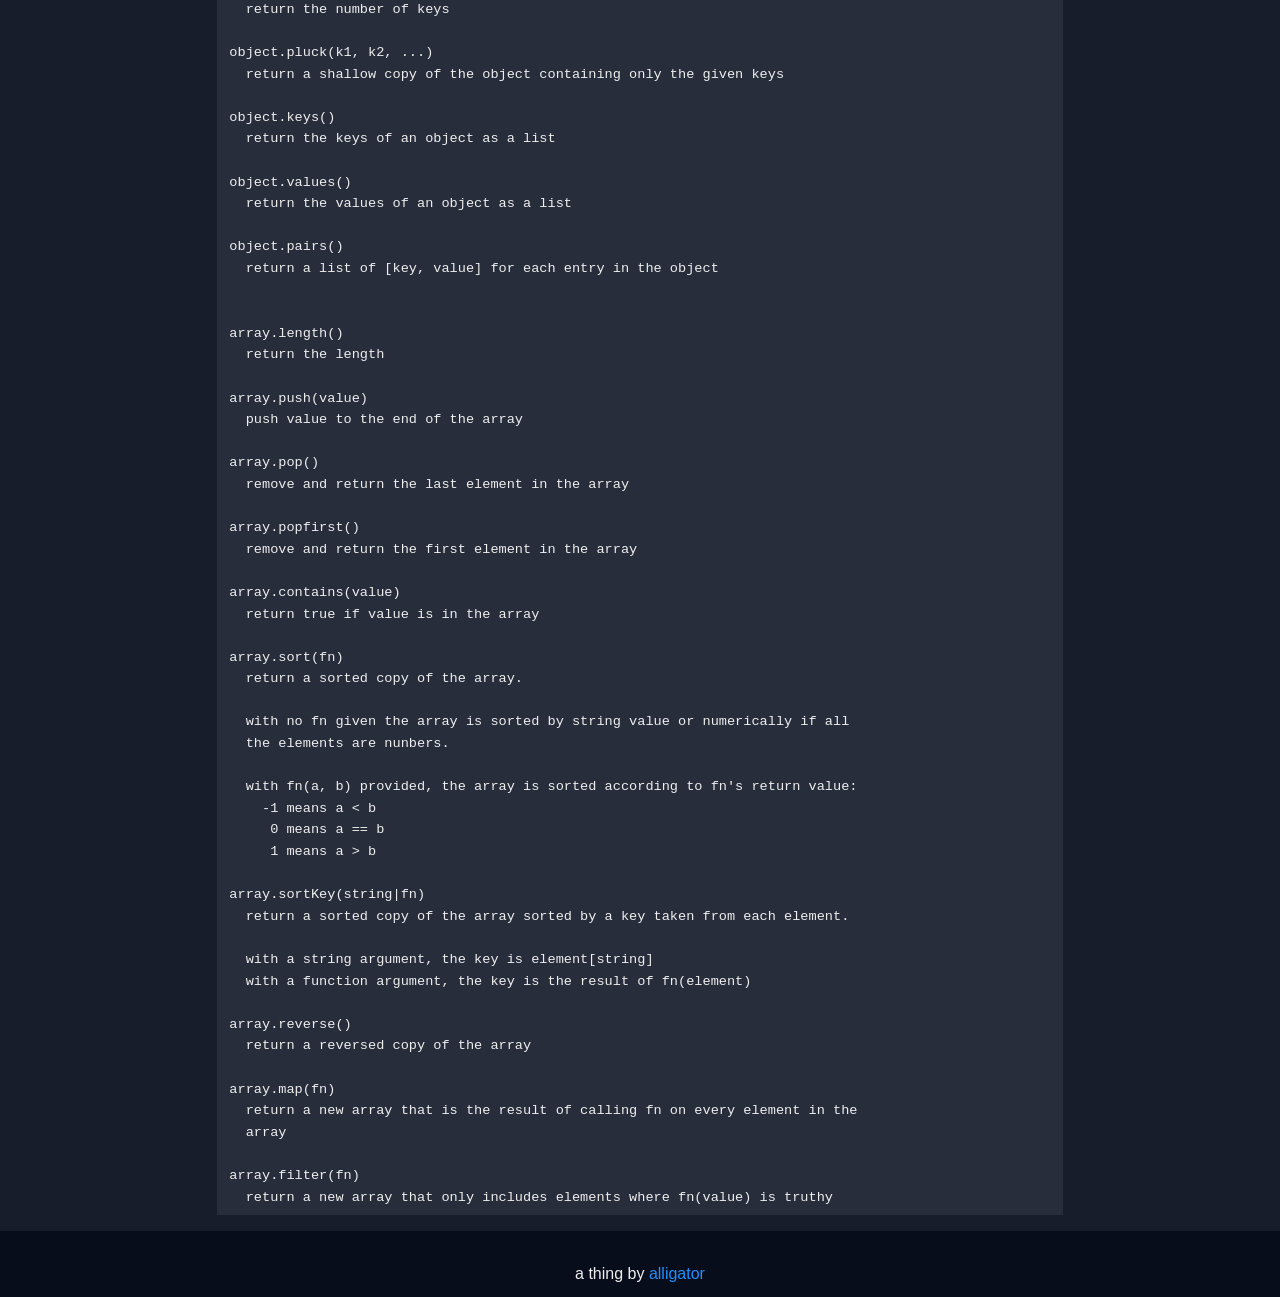
==== commit a97c7364: "add fn() => shorthand" ====
--- a/docs/index.html
+++ b/docs/index.html
@@ -557,6 +557,21 @@
 <span id="cb18-5"><a href="#cb18-5" aria-hidden="true" tabindex="-1"></a></span>
 <span id="cb18-6"><a href="#cb18-6" aria-hidden="true" tabindex="-1"></a>  myfunc<span class="op">()</span></span>
 <span id="cb18-7"><a href="#cb18-7" aria-hidden="true" tabindex="-1"></a><span class="op">}</span></span></code></pre></div>
+<p>Anonymous functions can be declared with the <code>fm() =&gt;</code>
+shorthand:</p>
+<div class="sourceCode" id="cb19"><pre class="sourceCode awk"><code class="sourceCode awk"><span id="cb19-1"><a href="#cb19-1" aria-hidden="true" tabindex="-1"></a><span class="cf">BEGIN</span> <span class="op">{</span></span>
+<span id="cb19-2"><a href="#cb19-2" aria-hidden="true" tabindex="-1"></a>  <span class="kw">print</span> [<span class="dv">1</span><span class="op">,</span> <span class="dv">2</span><span class="op">,</span> <span class="dv">3</span>].map<span class="op">(</span>fn<span class="op">(</span>x<span class="op">)</span> <span class="op">=&gt;</span> x <span class="op">*</span> <span class="dv">2</span><span class="op">)</span></span>
+<span id="cb19-3"><a href="#cb19-3" aria-hidden="true" tabindex="-1"></a><span class="op">}</span></span></code></pre></div>
+<pre class="shellsession"><code>$ jqawk -f prog.jqawk emp.json
+[2, 4, 6]</code></pre>
+<p>The body can be an expression, which is implied to be the return
+value. The body can also be a block, and <code>return</code> can be used
+to return a value:</p>
+<div class="sourceCode" id="cb21"><pre class="sourceCode awk"><code class="sourceCode awk"><span id="cb21-1"><a href="#cb21-1" aria-hidden="true" tabindex="-1"></a><span class="cf">BEGIN</span> <span class="op">{</span></span>
+<span id="cb21-2"><a href="#cb21-2" aria-hidden="true" tabindex="-1"></a>  <span class="kw">print</span> [<span class="dv">1</span><span class="op">,</span> <span class="dv">2</span><span class="op">,</span> <span class="dv">3</span>].map<span class="op">(</span>fn<span class="op">(</span>x<span class="op">)</span> <span class="op">=&gt;</span> <span class="op">{</span></span>
+<span id="cb21-3"><a href="#cb21-3" aria-hidden="true" tabindex="-1"></a>    <span class="cf">return</span> x <span class="op">*</span> <span class="dv">2</span></span>
+<span id="cb21-4"><a href="#cb21-4" aria-hidden="true" tabindex="-1"></a>  <span class="op">})</span></span>
+<span id="cb21-5"><a href="#cb21-5" aria-hidden="true" tabindex="-1"></a><span class="op">}</span></span></code></pre></div>
 <h2 id="-variables"><code>$</code> Variables</h2>
 <p>If the input is an array, jqawk sets two variables:</p>
 <ul>
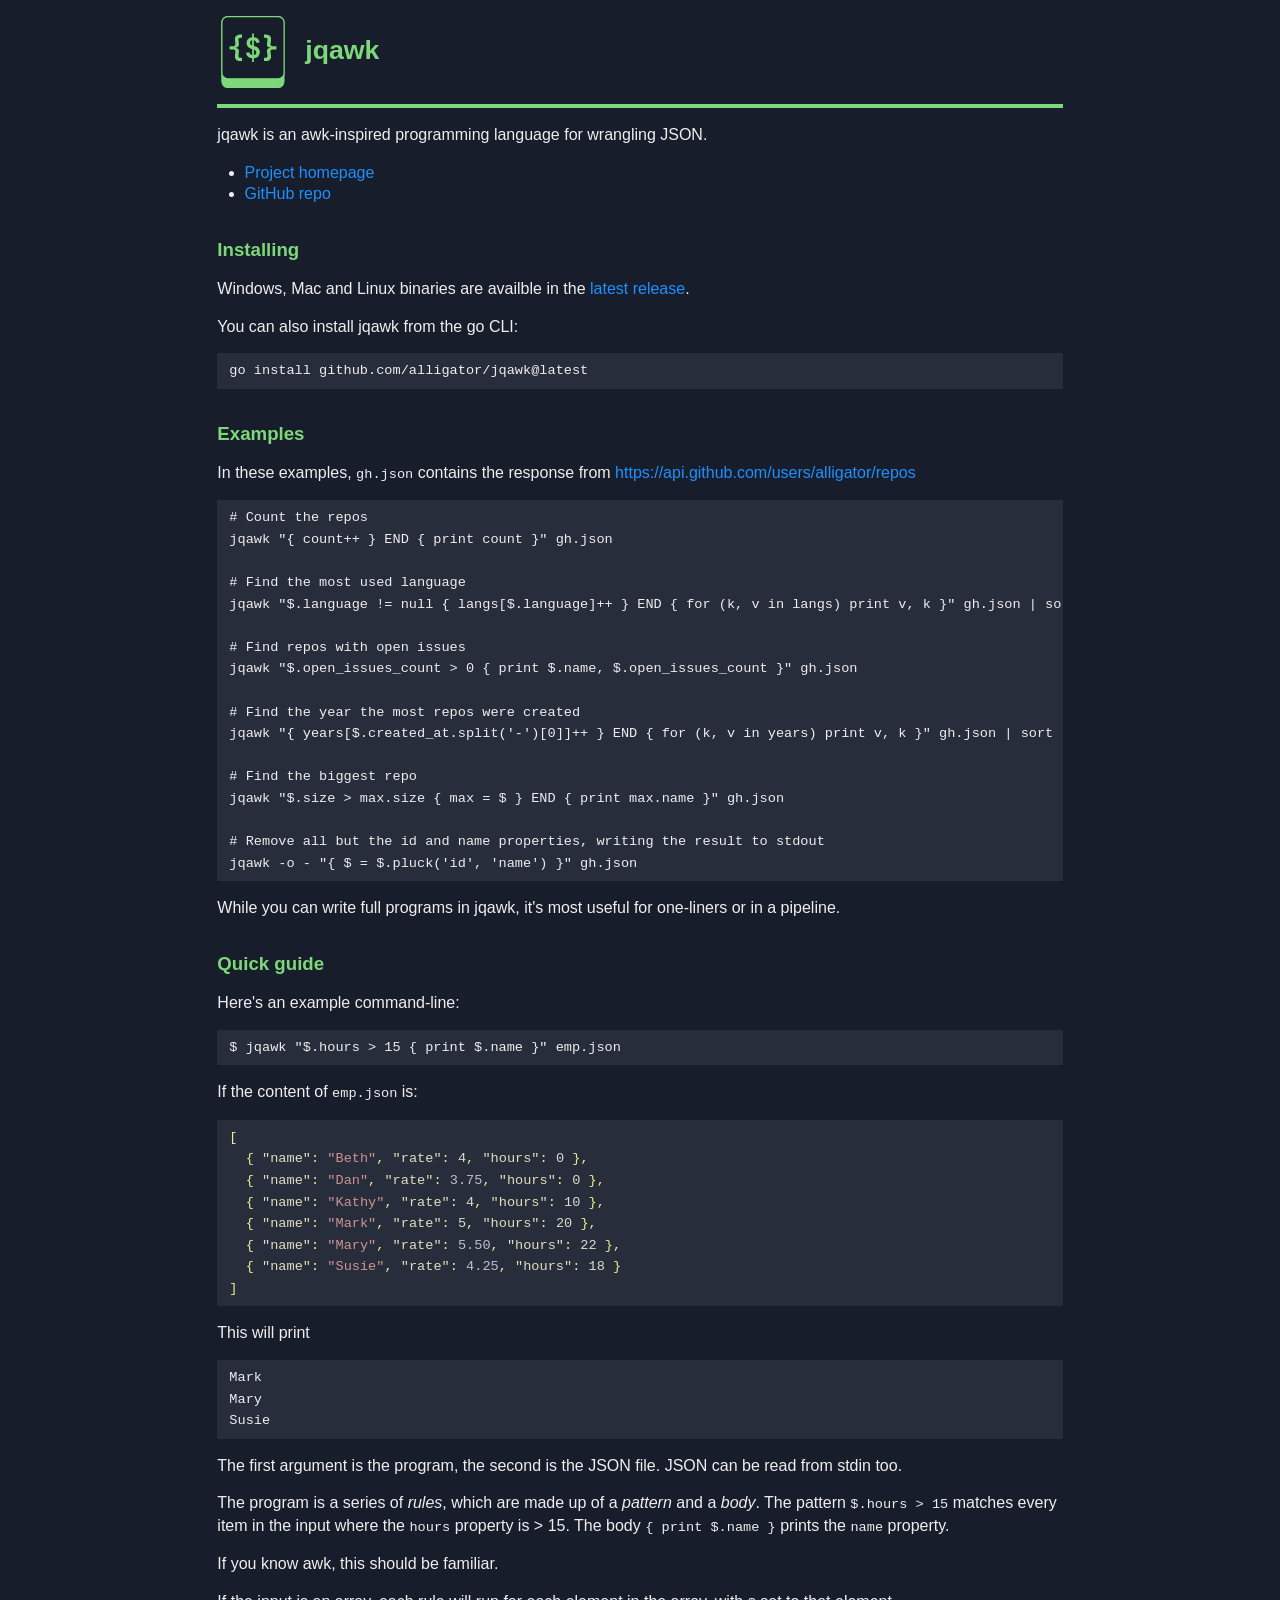
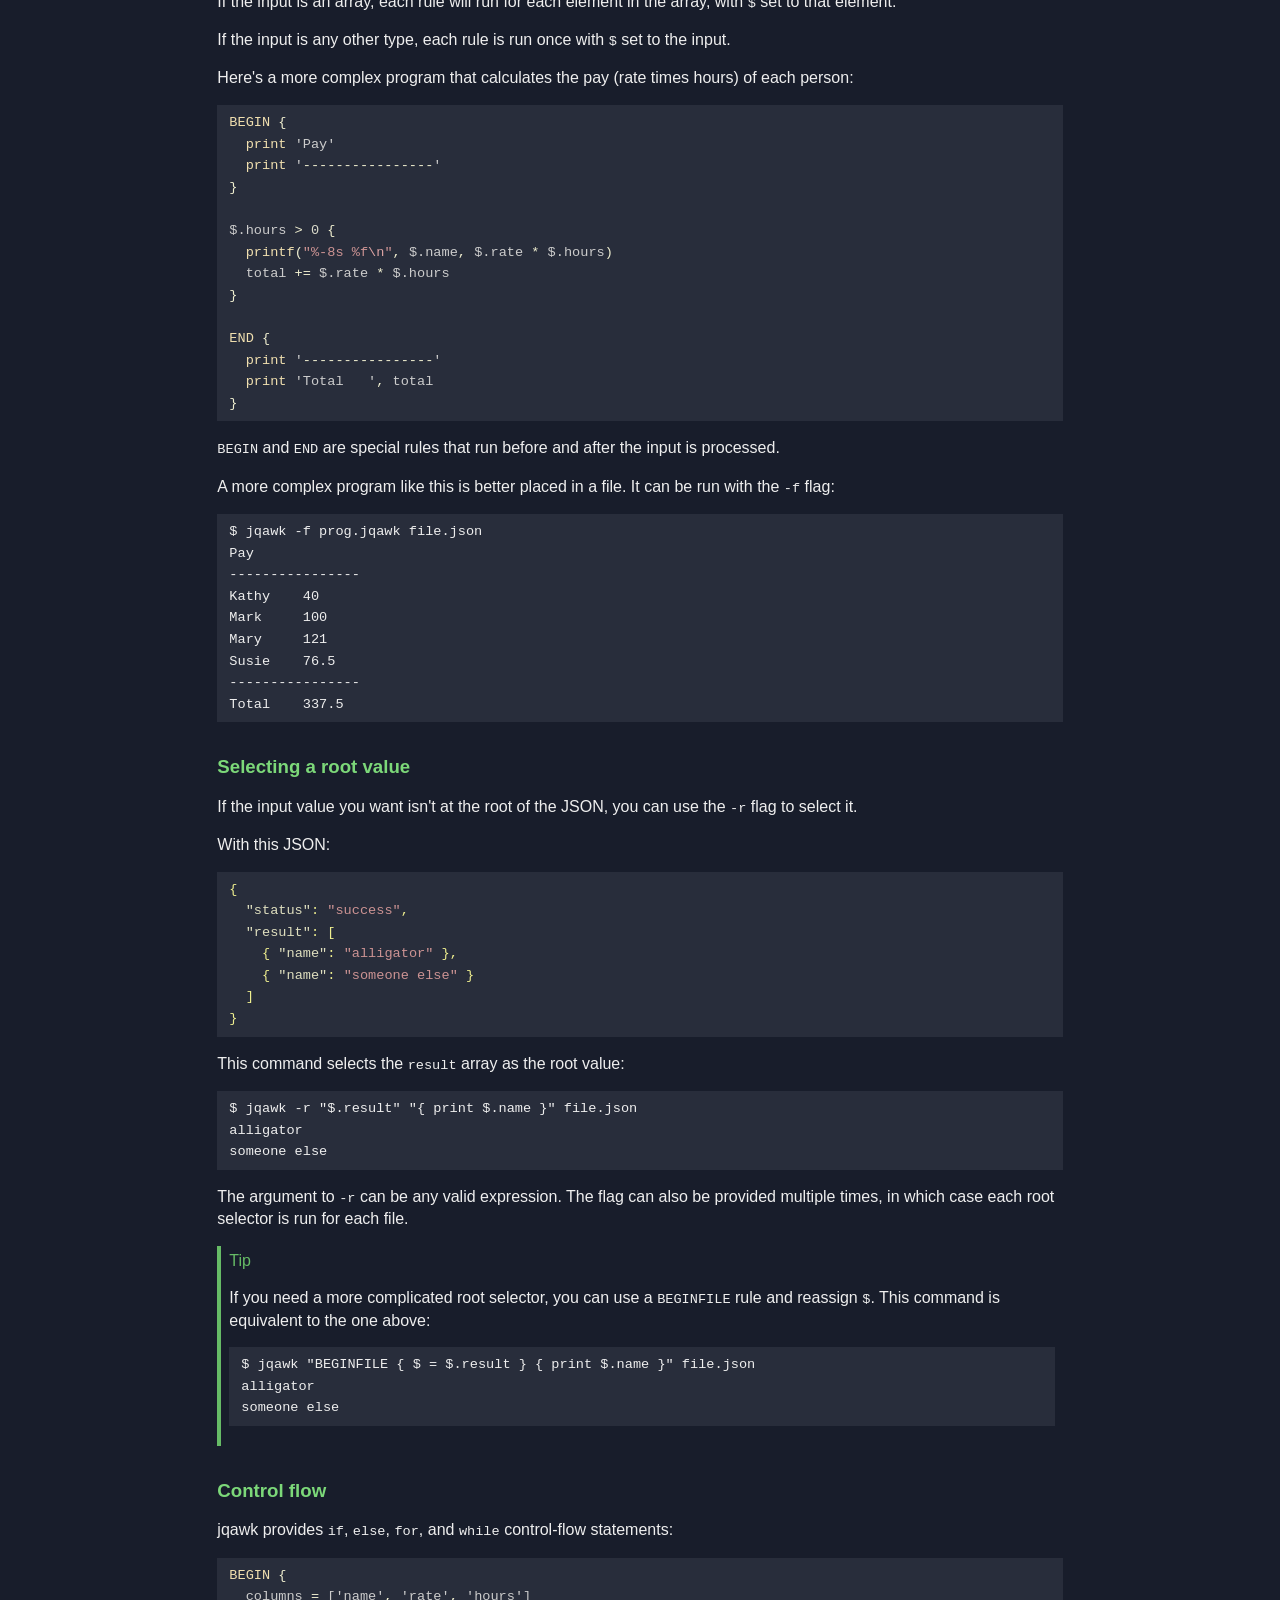
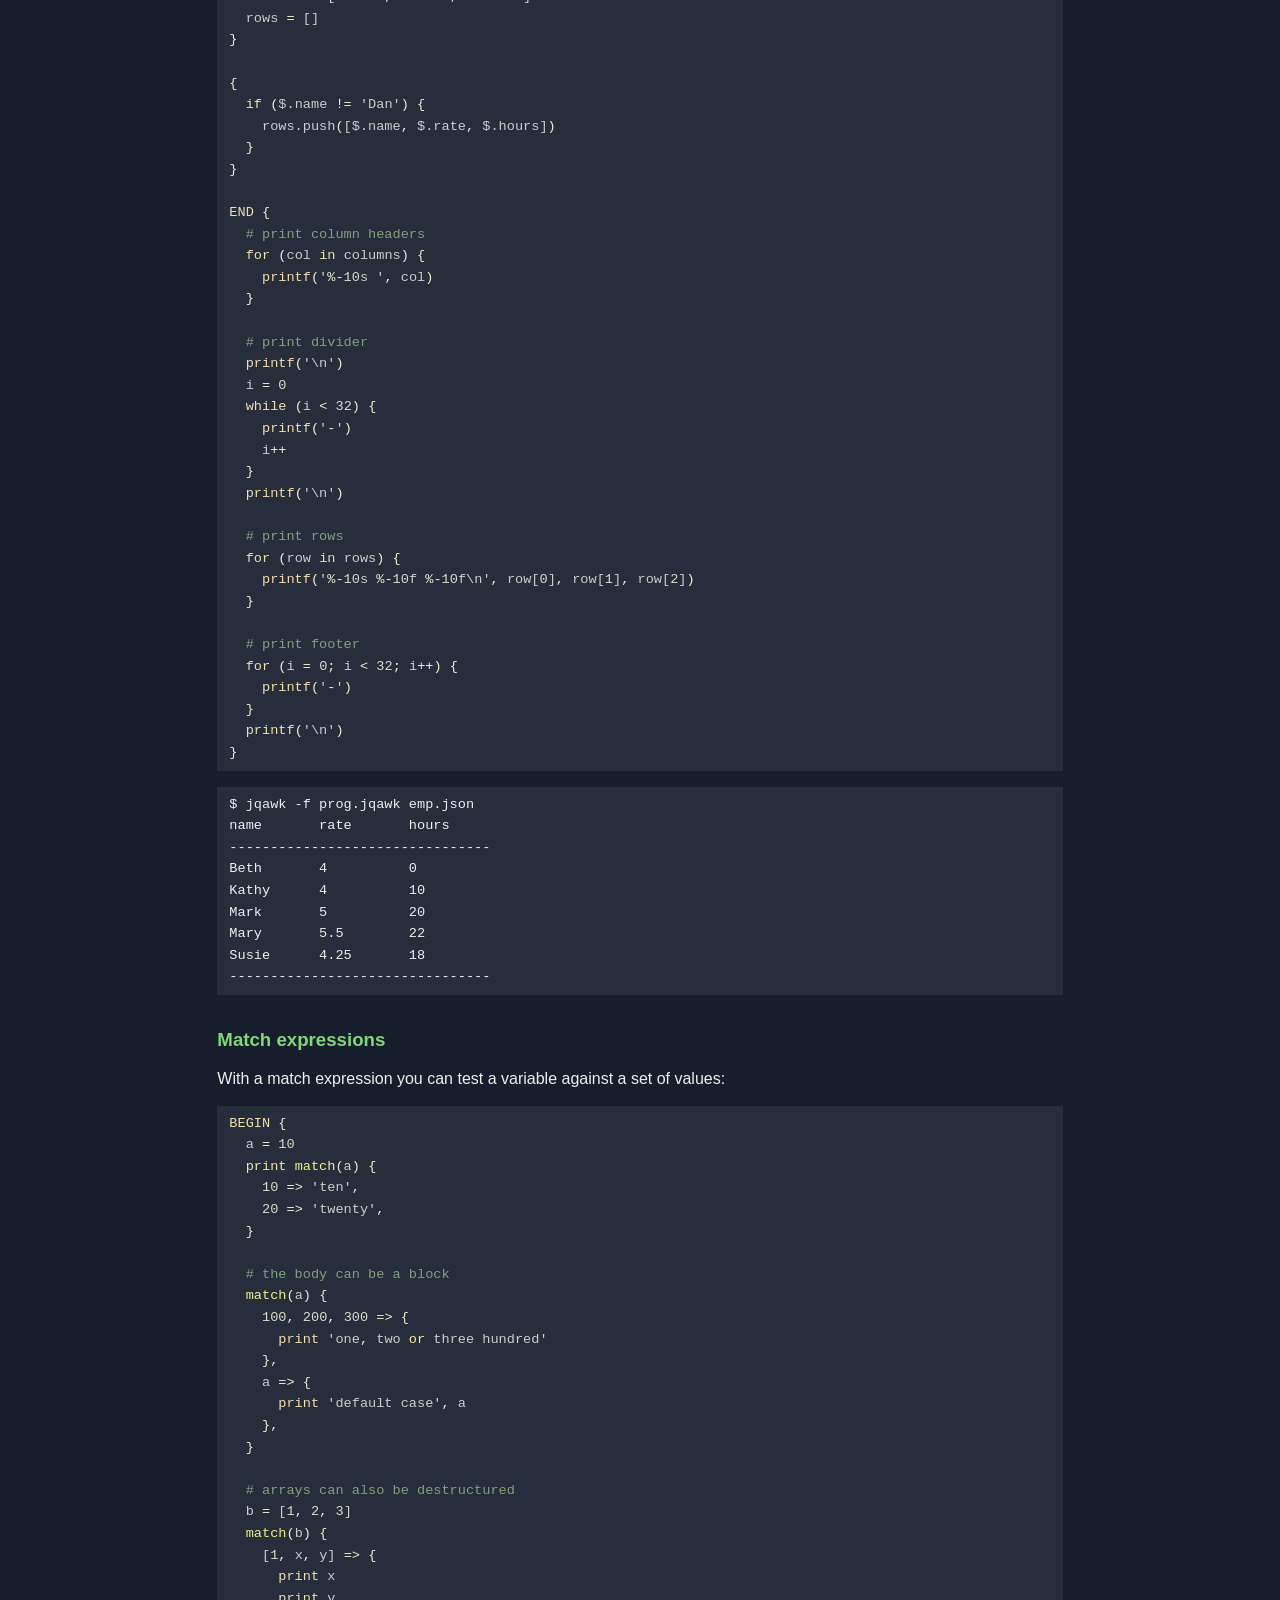
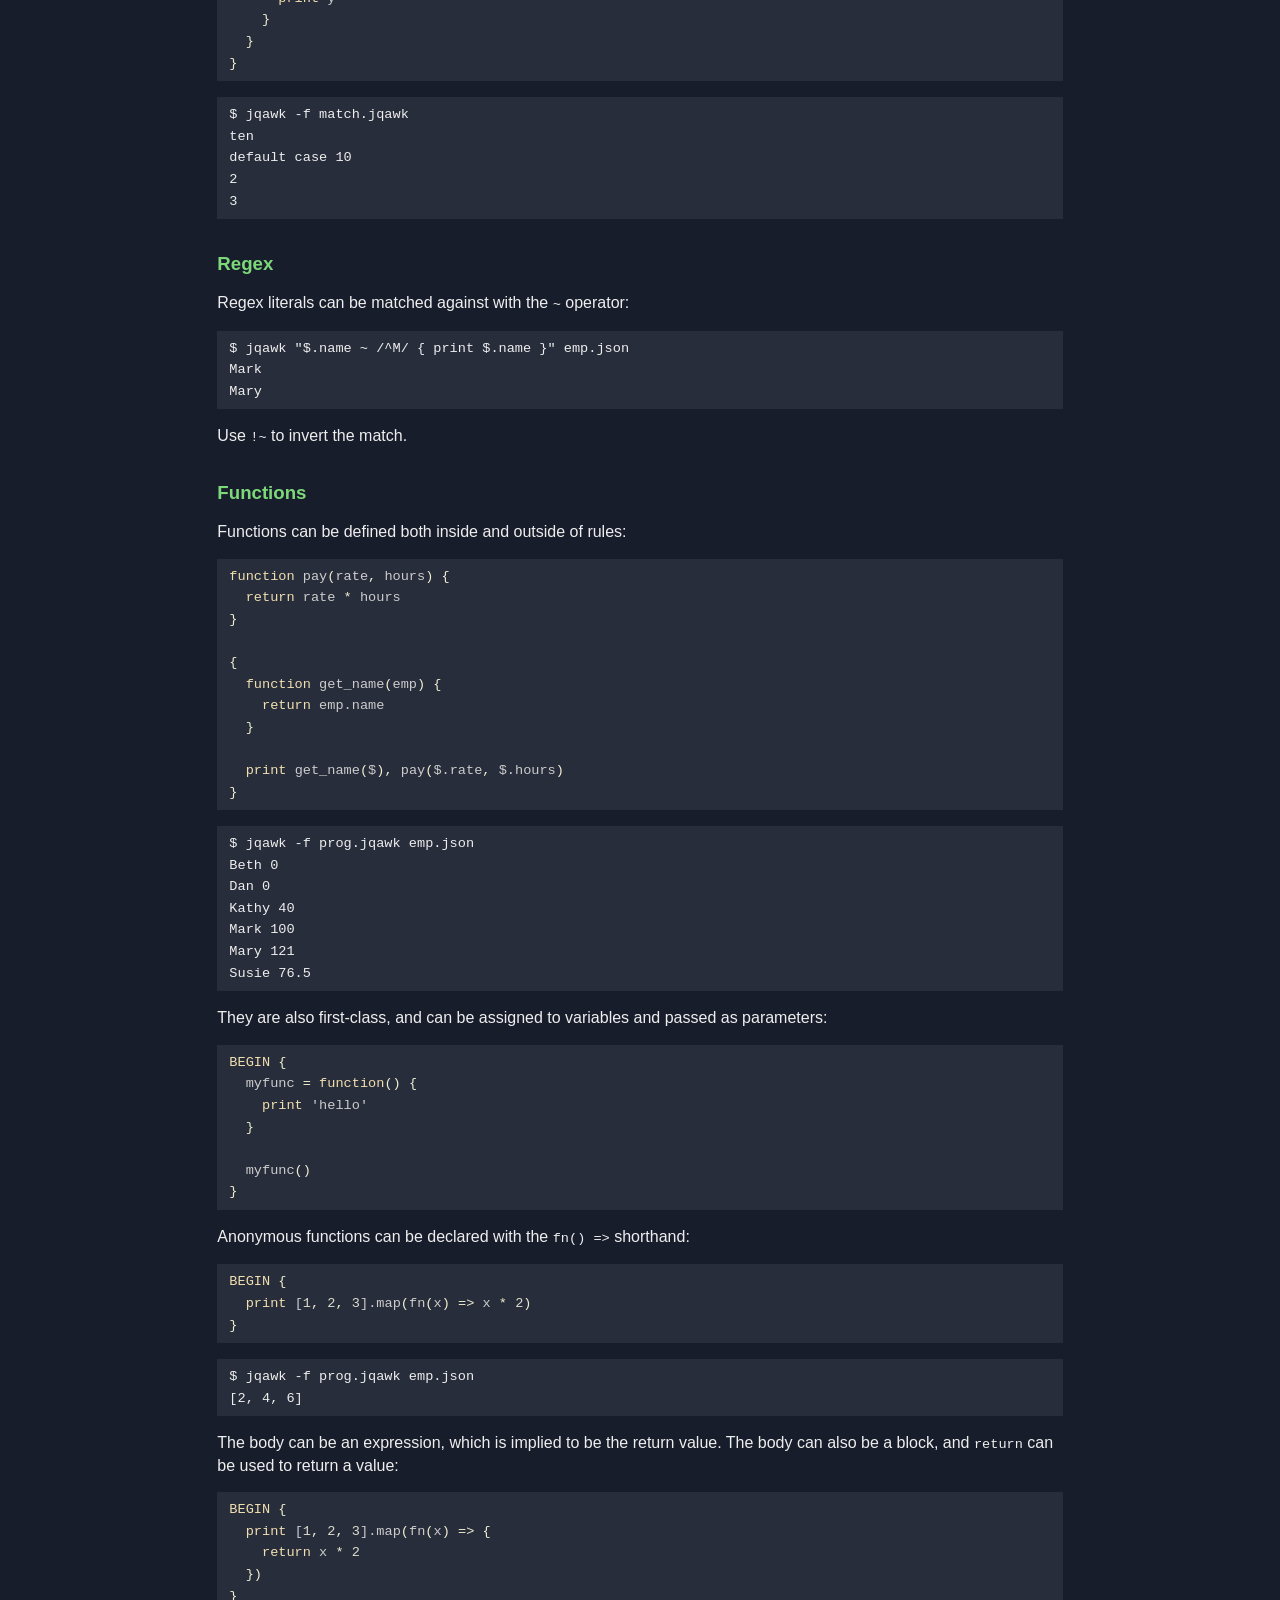
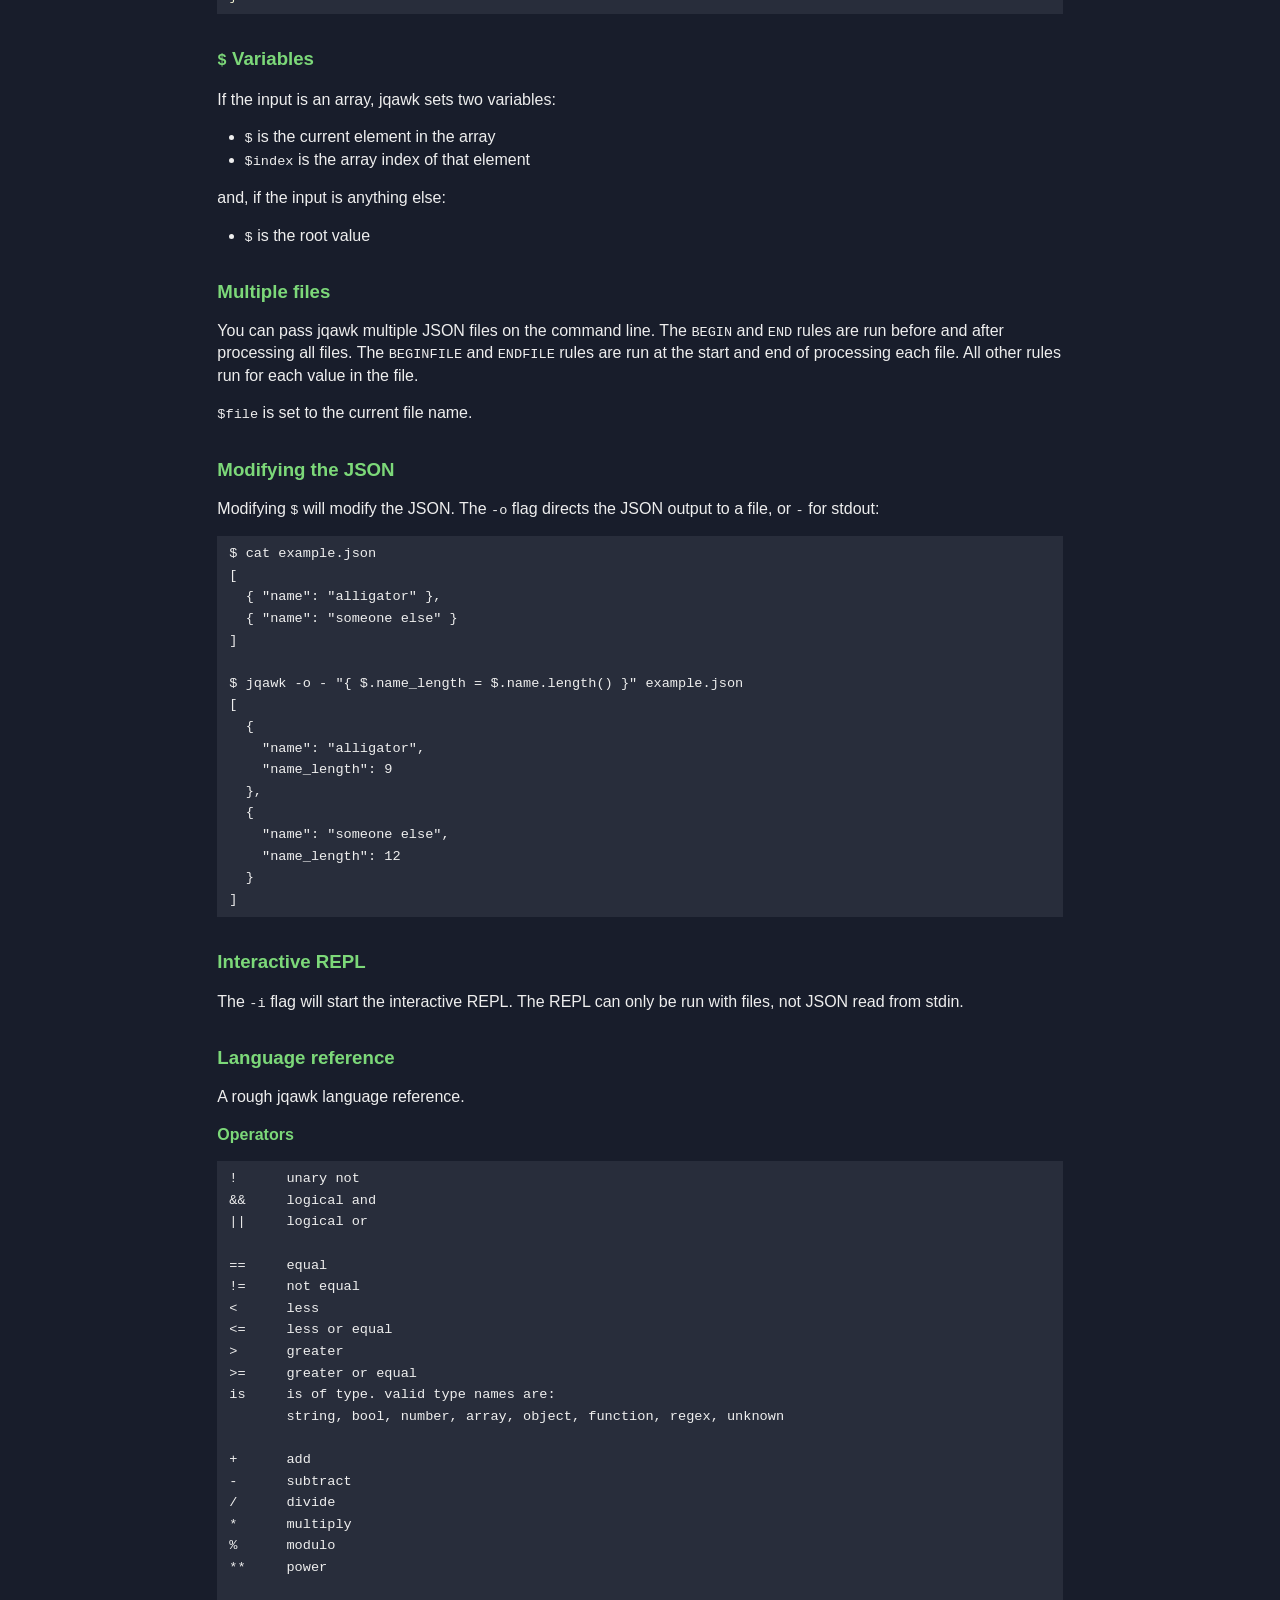
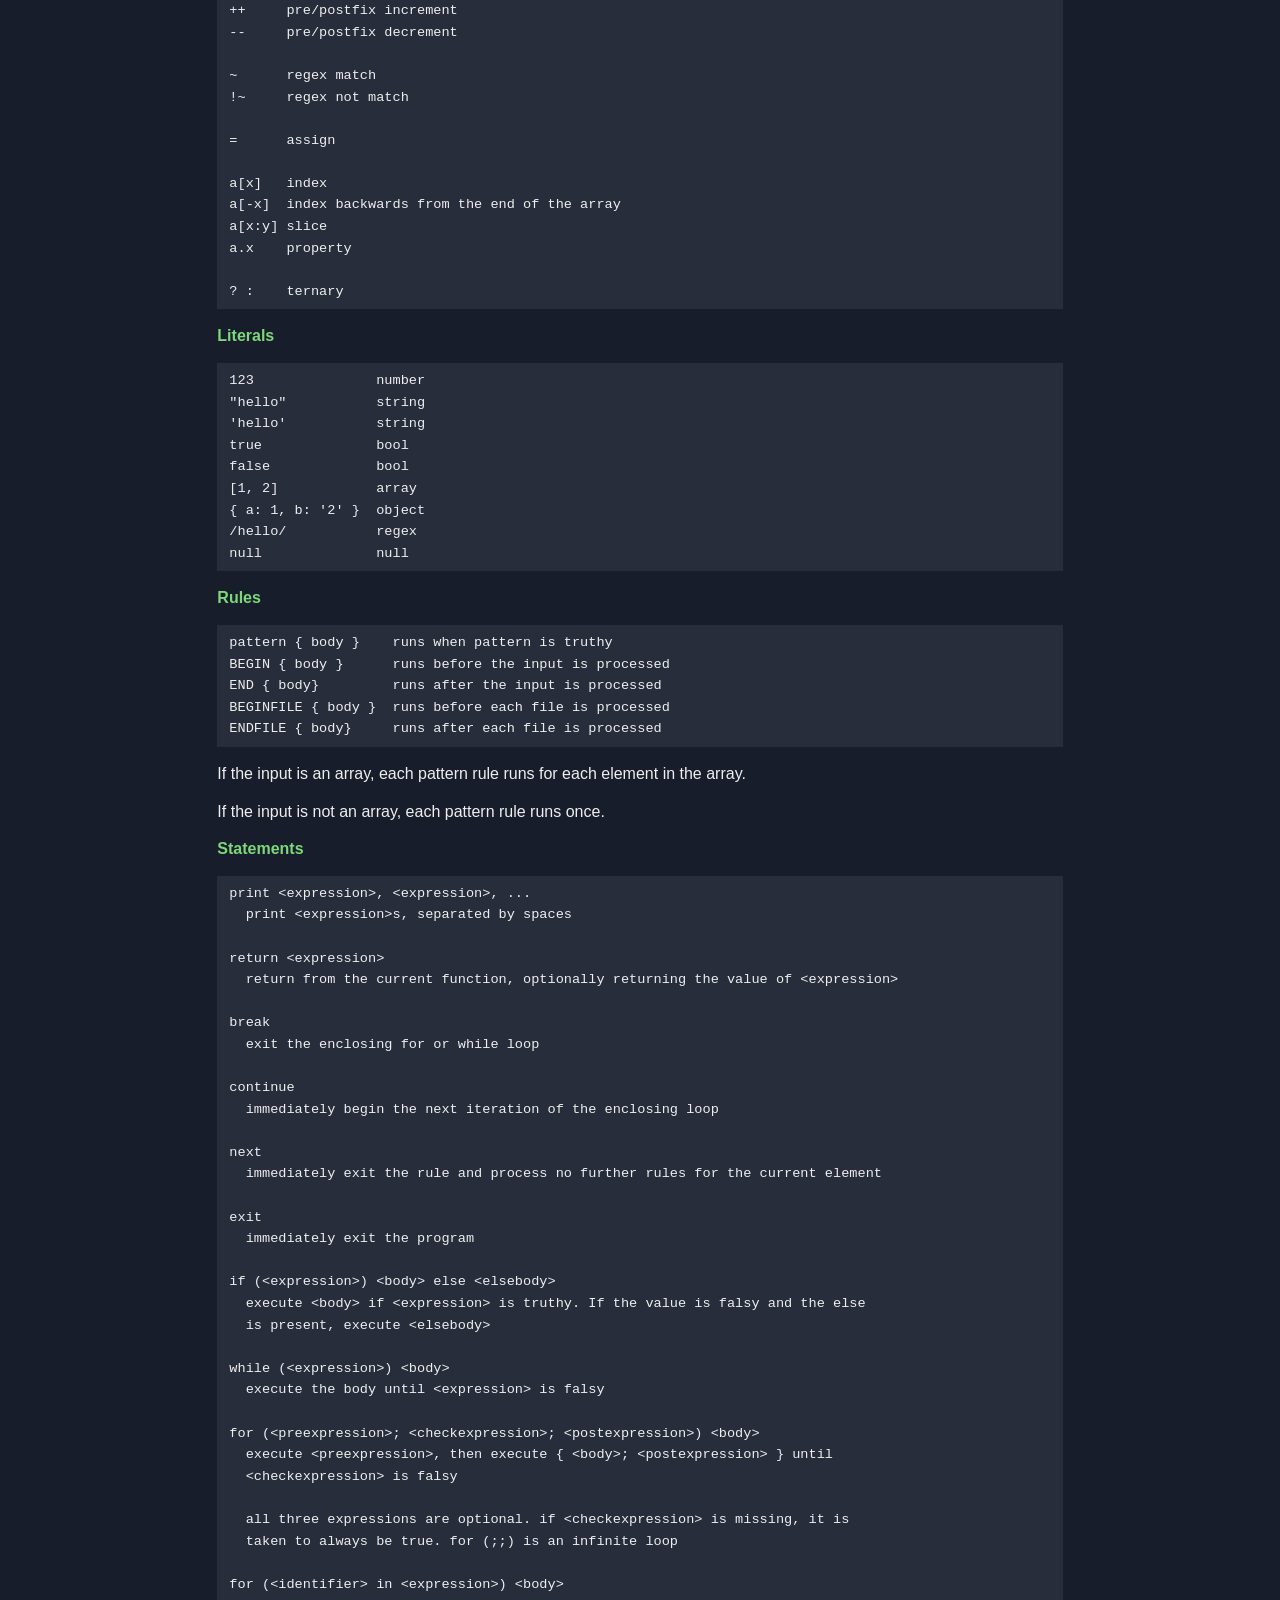
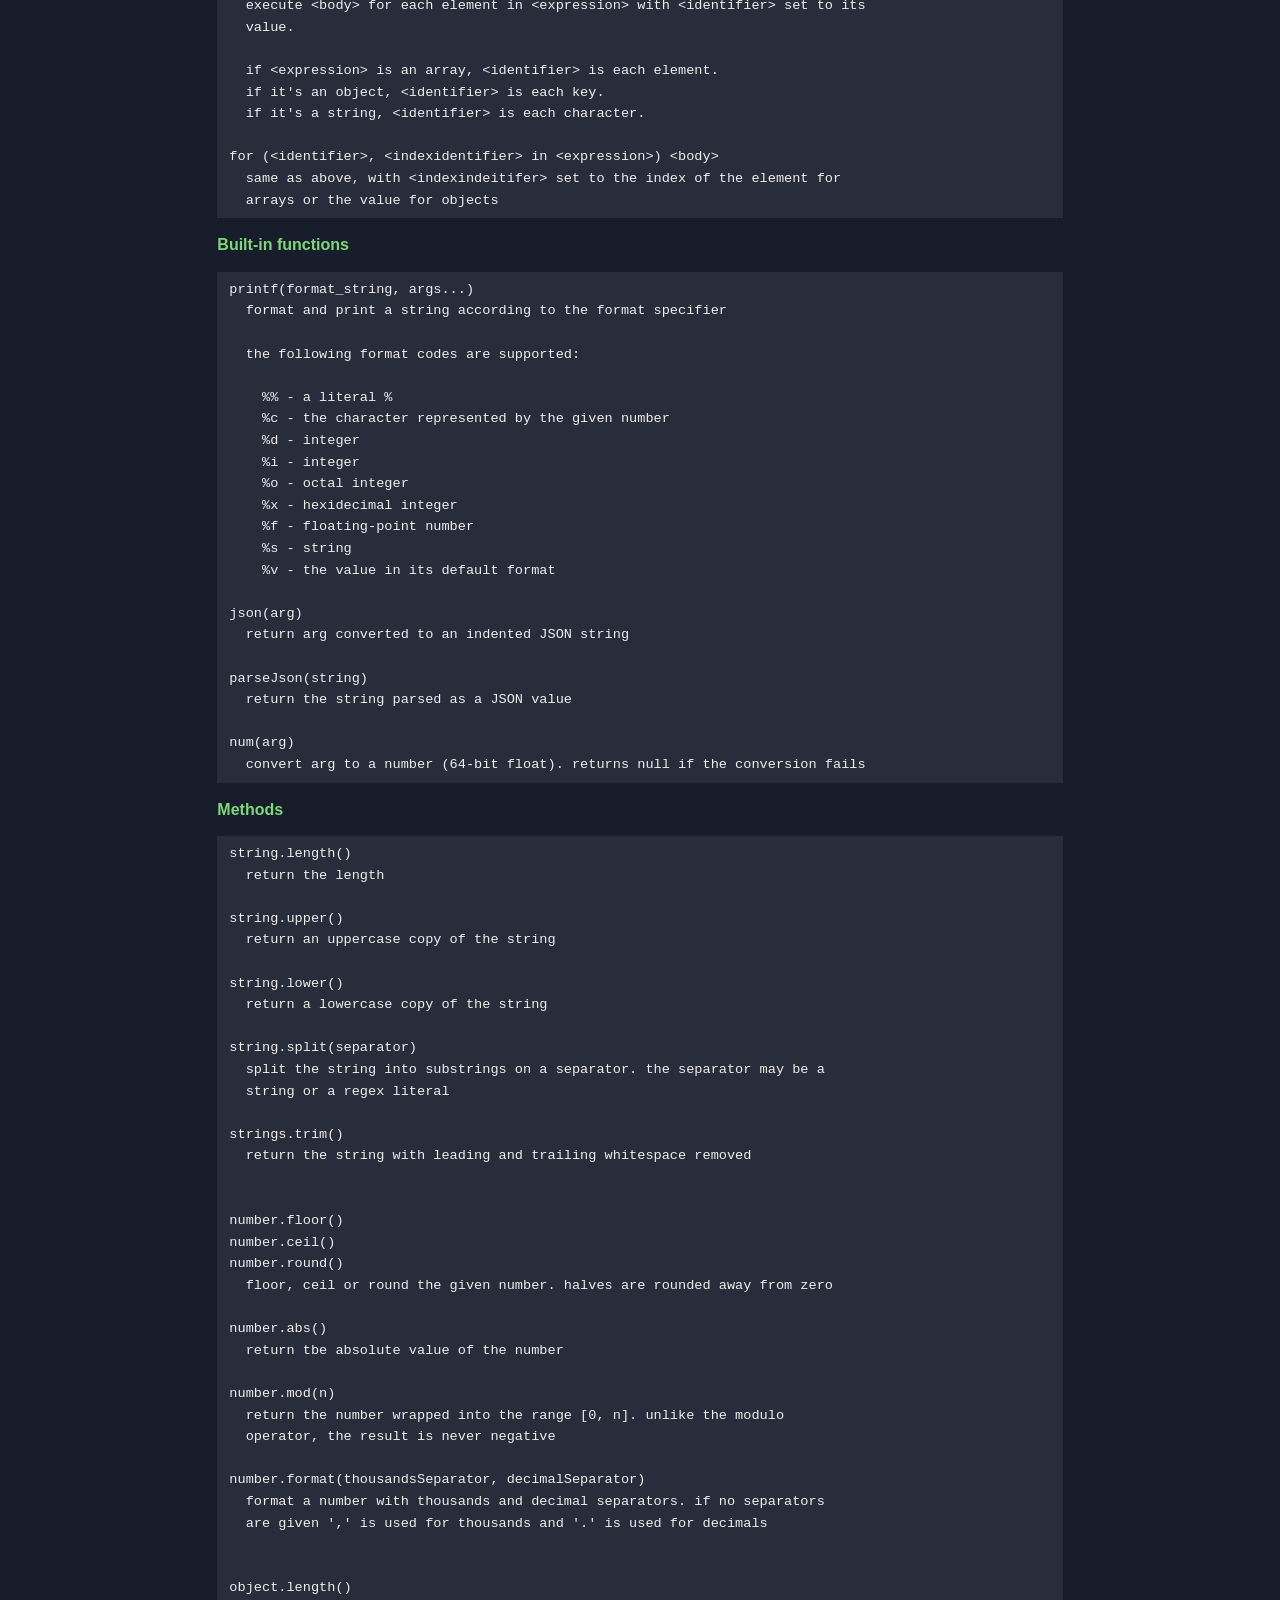
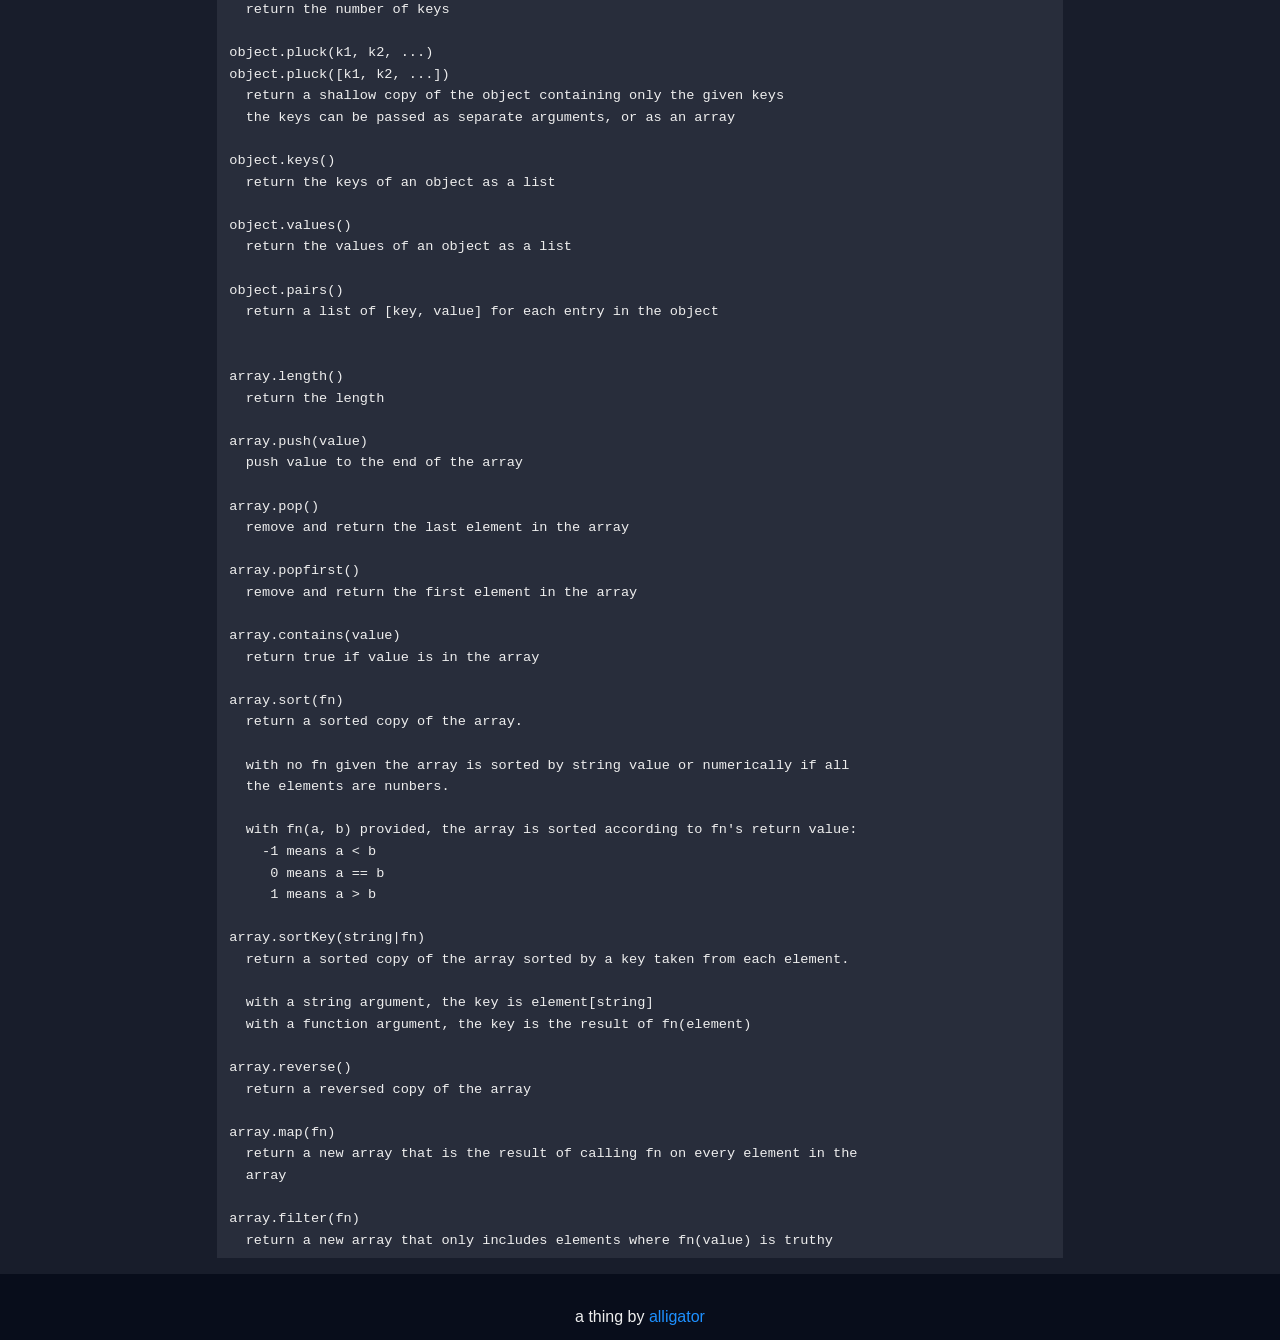
==== commit 35164956: "allow a key array in object.pluck() also stopped object.pluck() creating keys in the output object t" ====
--- a/docs/index.html
+++ b/docs/index.html
@@ -557,7 +557,7 @@
 <span id="cb18-5"><a href="#cb18-5" aria-hidden="true" tabindex="-1"></a></span>
 <span id="cb18-6"><a href="#cb18-6" aria-hidden="true" tabindex="-1"></a>  myfunc<span class="op">()</span></span>
 <span id="cb18-7"><a href="#cb18-7" aria-hidden="true" tabindex="-1"></a><span class="op">}</span></span></code></pre></div>
-<p>Anonymous functions can be declared with the <code>fm() =&gt;</code>
+<p>Anonymous functions can be declared with the <code>fn() =&gt;</code>
 shorthand:</p>
 <div class="sourceCode" id="cb19"><pre class="sourceCode awk"><code class="sourceCode awk"><span id="cb19-1"><a href="#cb19-1" aria-hidden="true" tabindex="-1"></a><span class="cf">BEGIN</span> <span class="op">{</span></span>
 <span id="cb19-2"><a href="#cb19-2" aria-hidden="true" tabindex="-1"></a>  <span class="kw">print</span> [<span class="dv">1</span><span class="op">,</span> <span class="dv">2</span><span class="op">,</span> <span class="dv">3</span>].map<span class="op">(</span>fn<span class="op">(</span>x<span class="op">)</span> <span class="op">=&gt;</span> x <span class="op">*</span> <span class="dv">2</span><span class="op">)</span></span>
@@ -776,7 +776,9 @@
   return the number of keys
 
 object.pluck(k1, k2, ...)
+object.pluck([k1, k2, ...])
   return a shallow copy of the object containing only the given keys
+  the keys can be passed as separate arguments, or as an array
 
 object.keys()
   return the keys of an object as a list
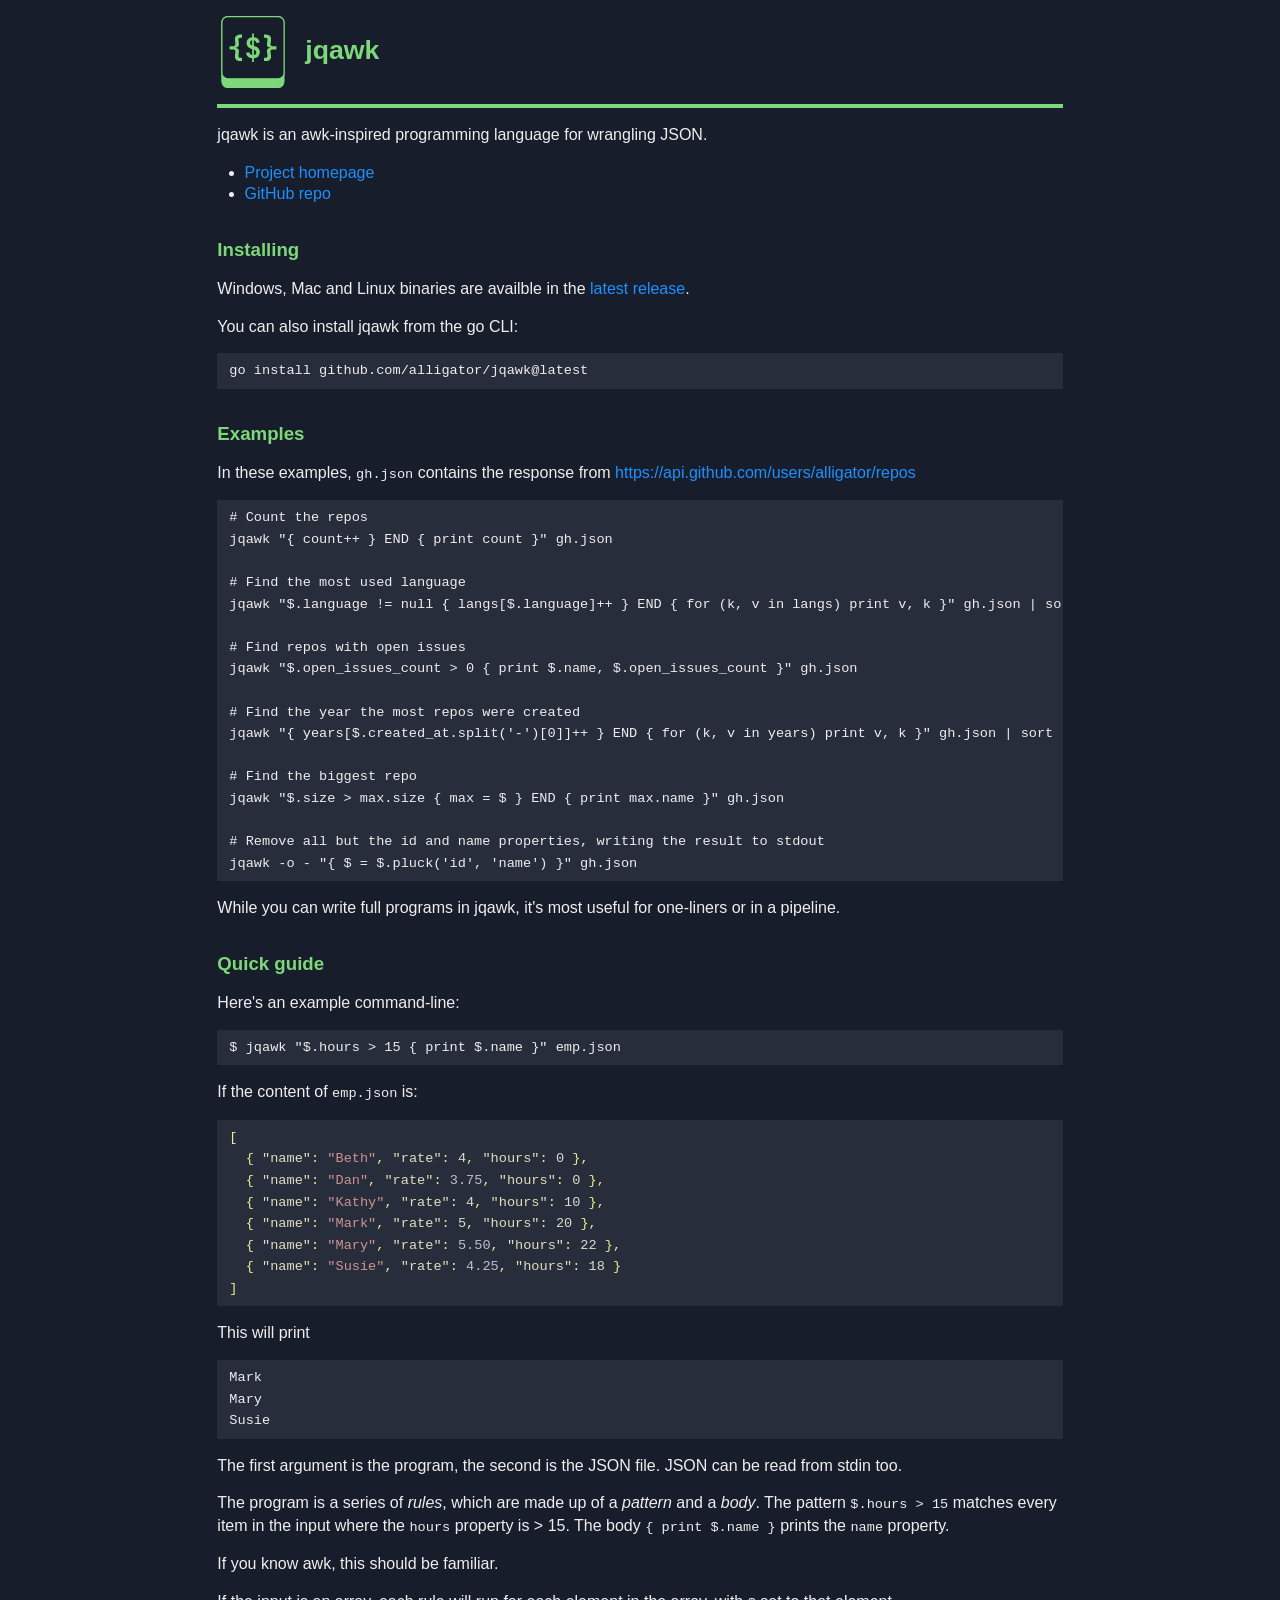
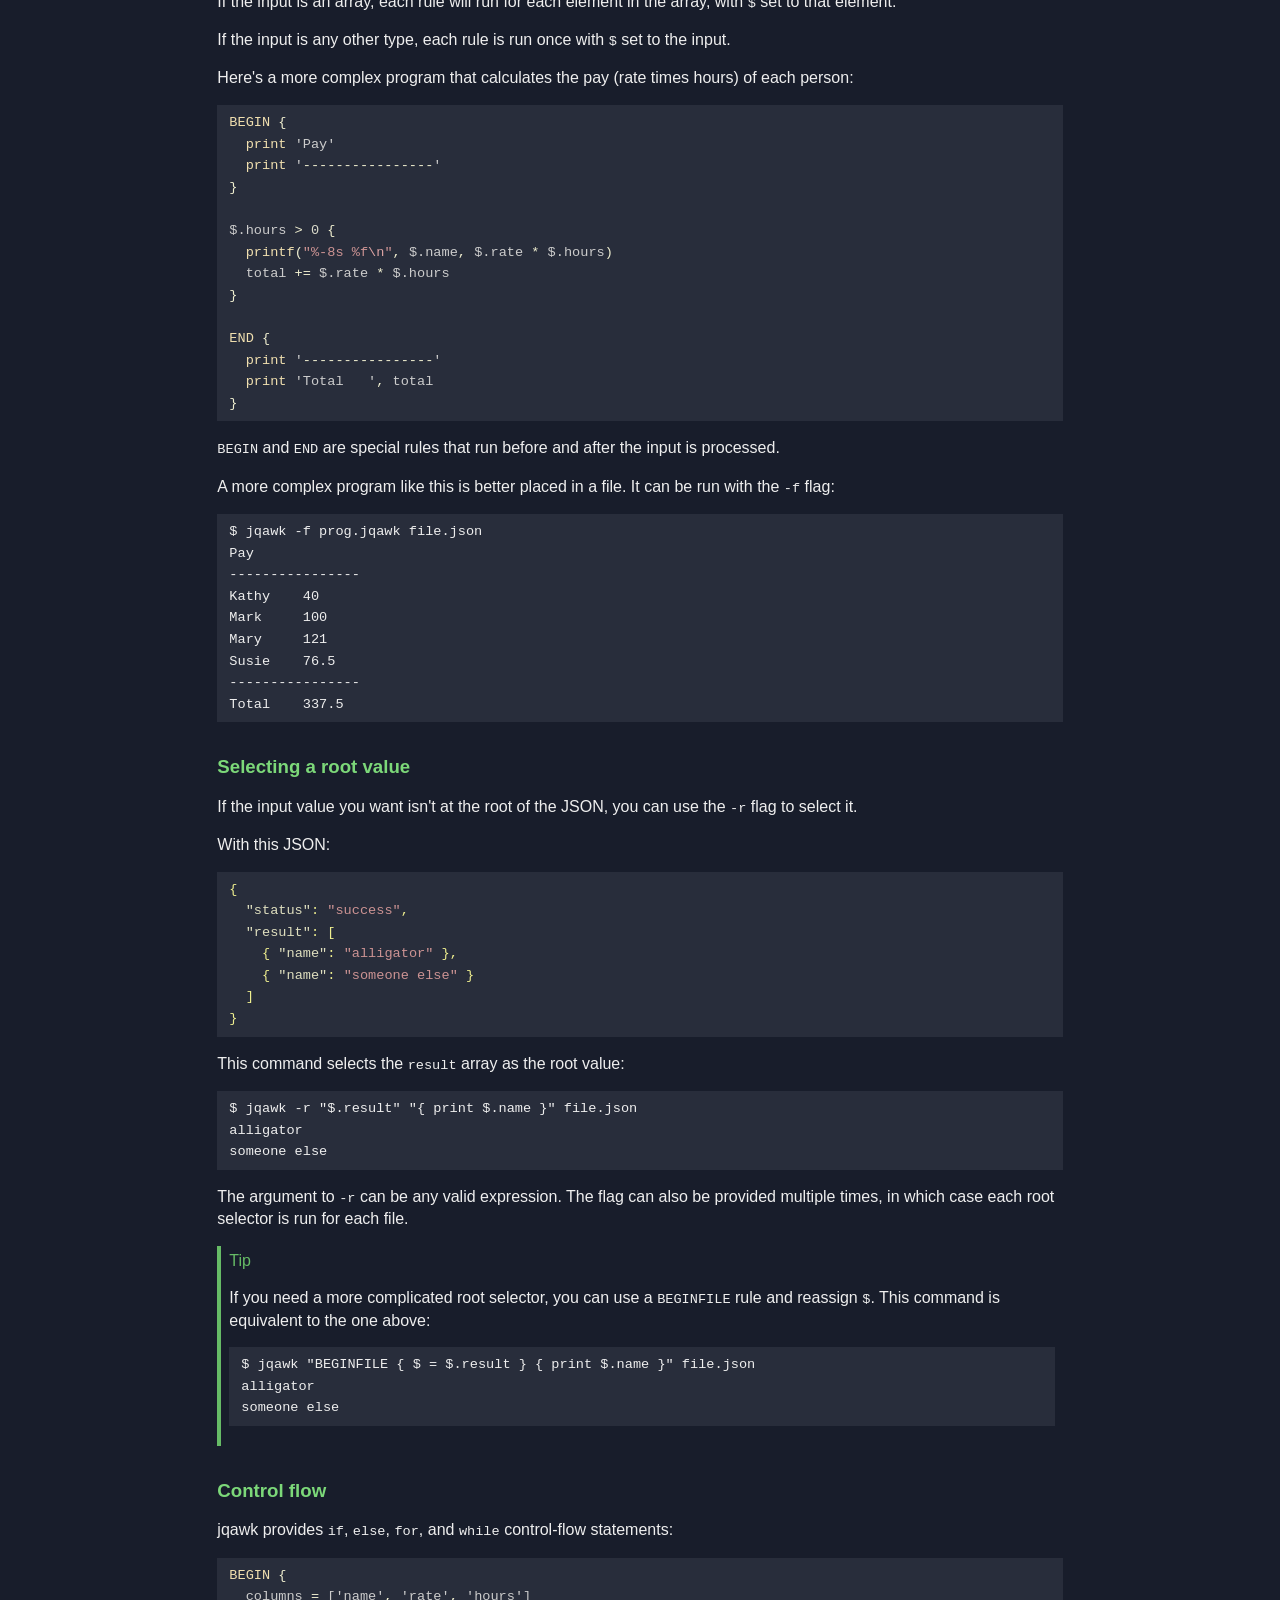
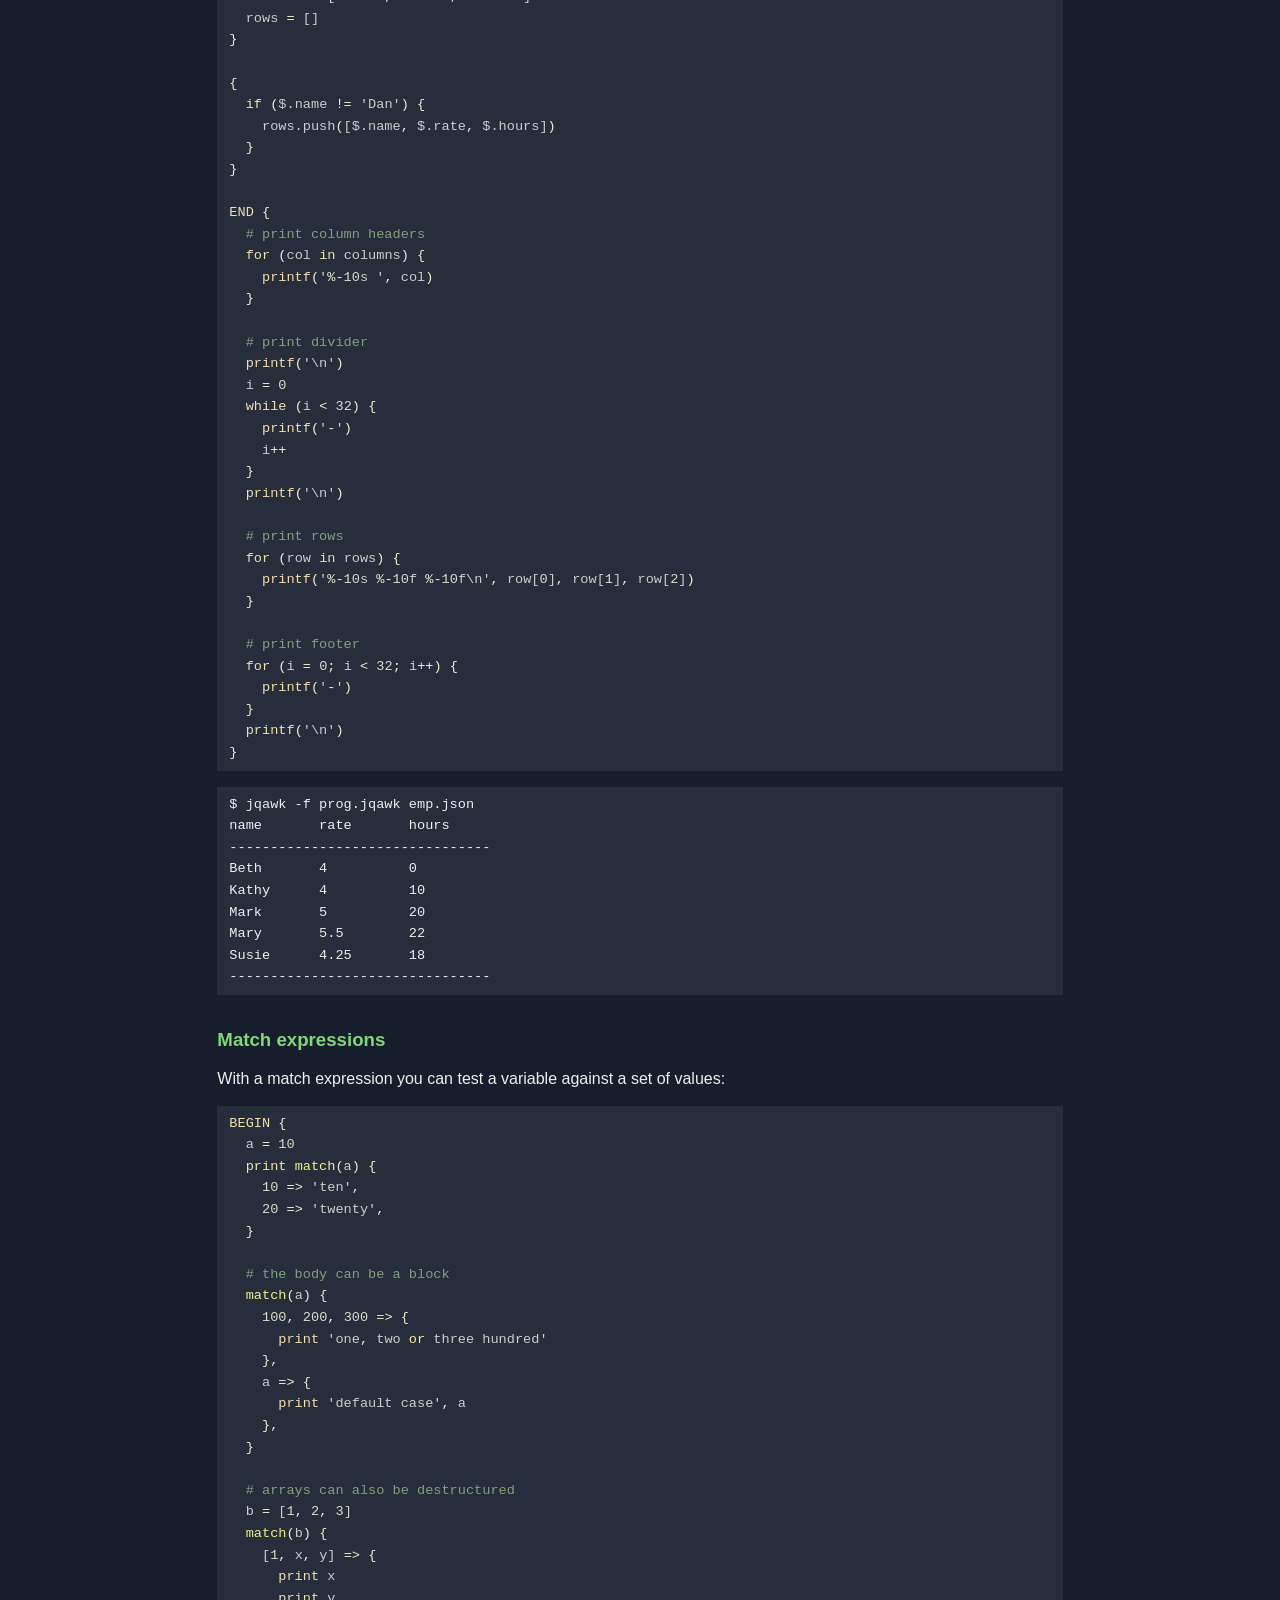
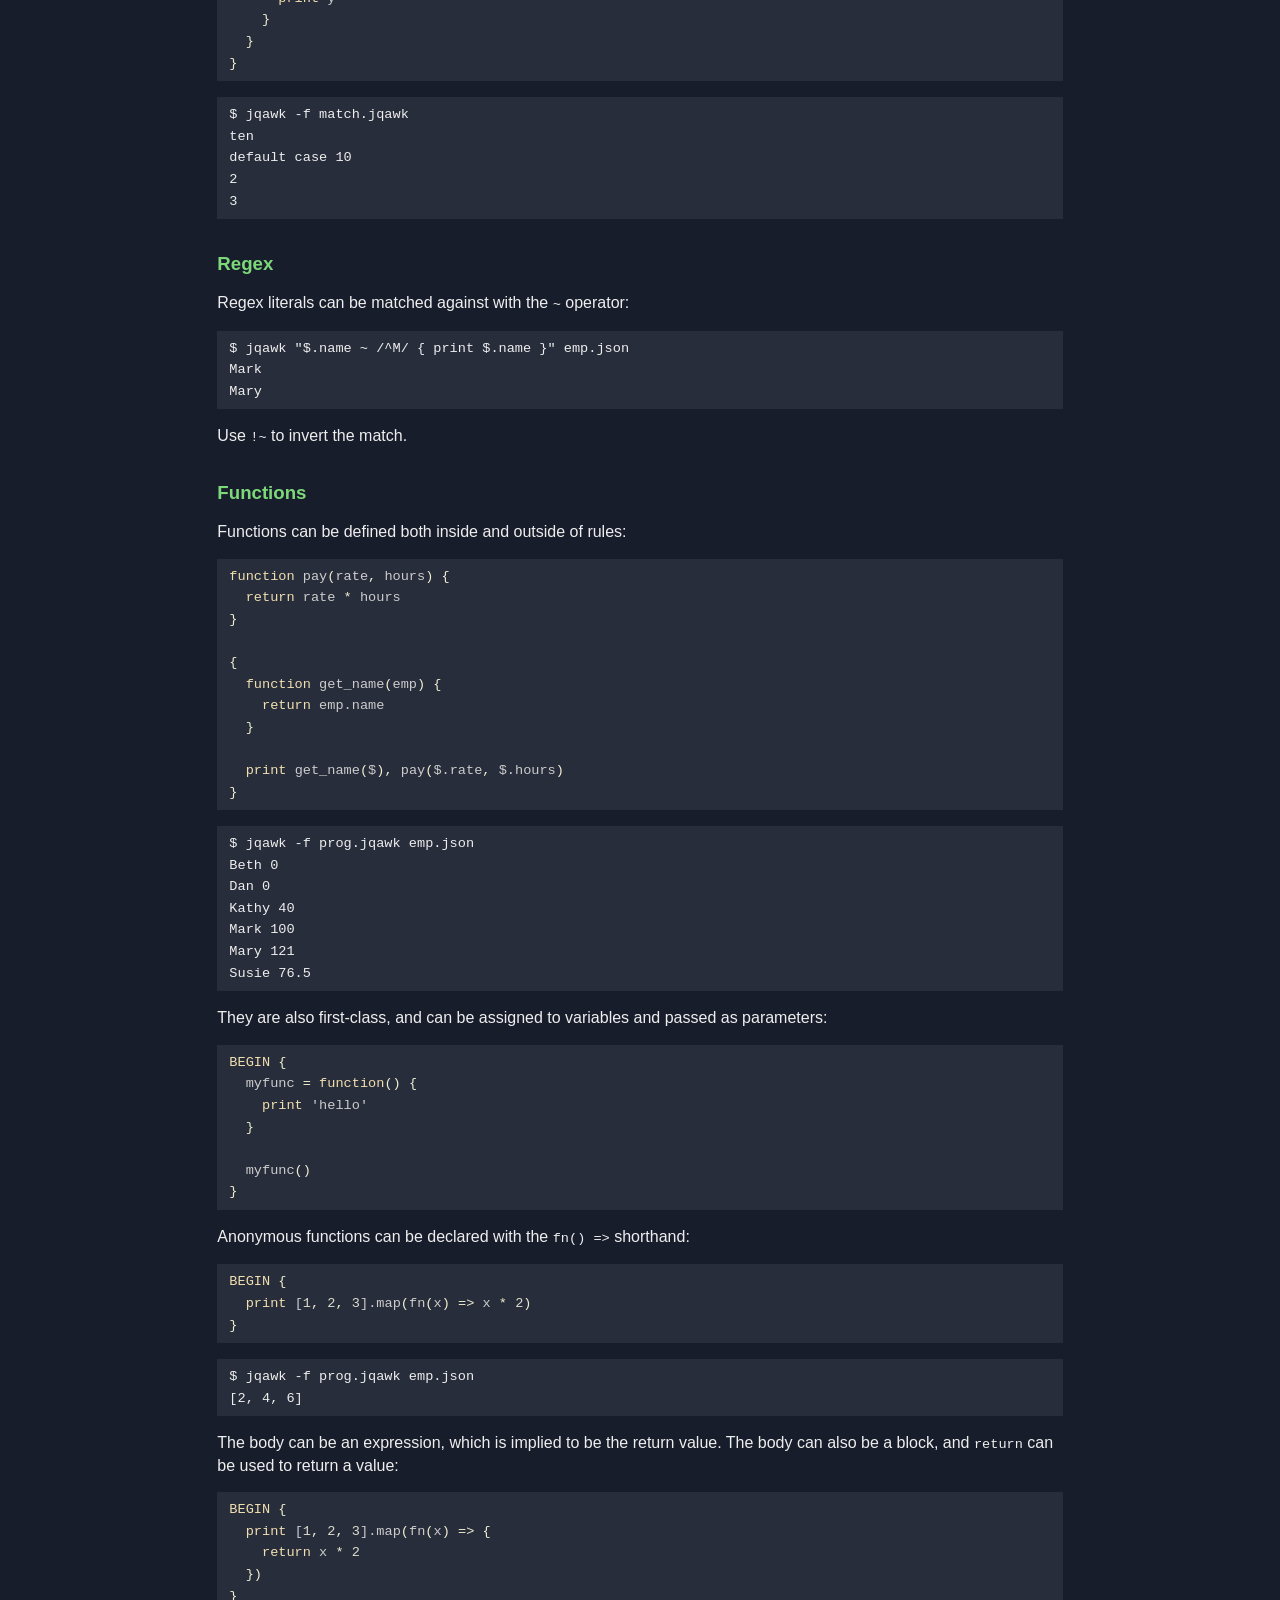
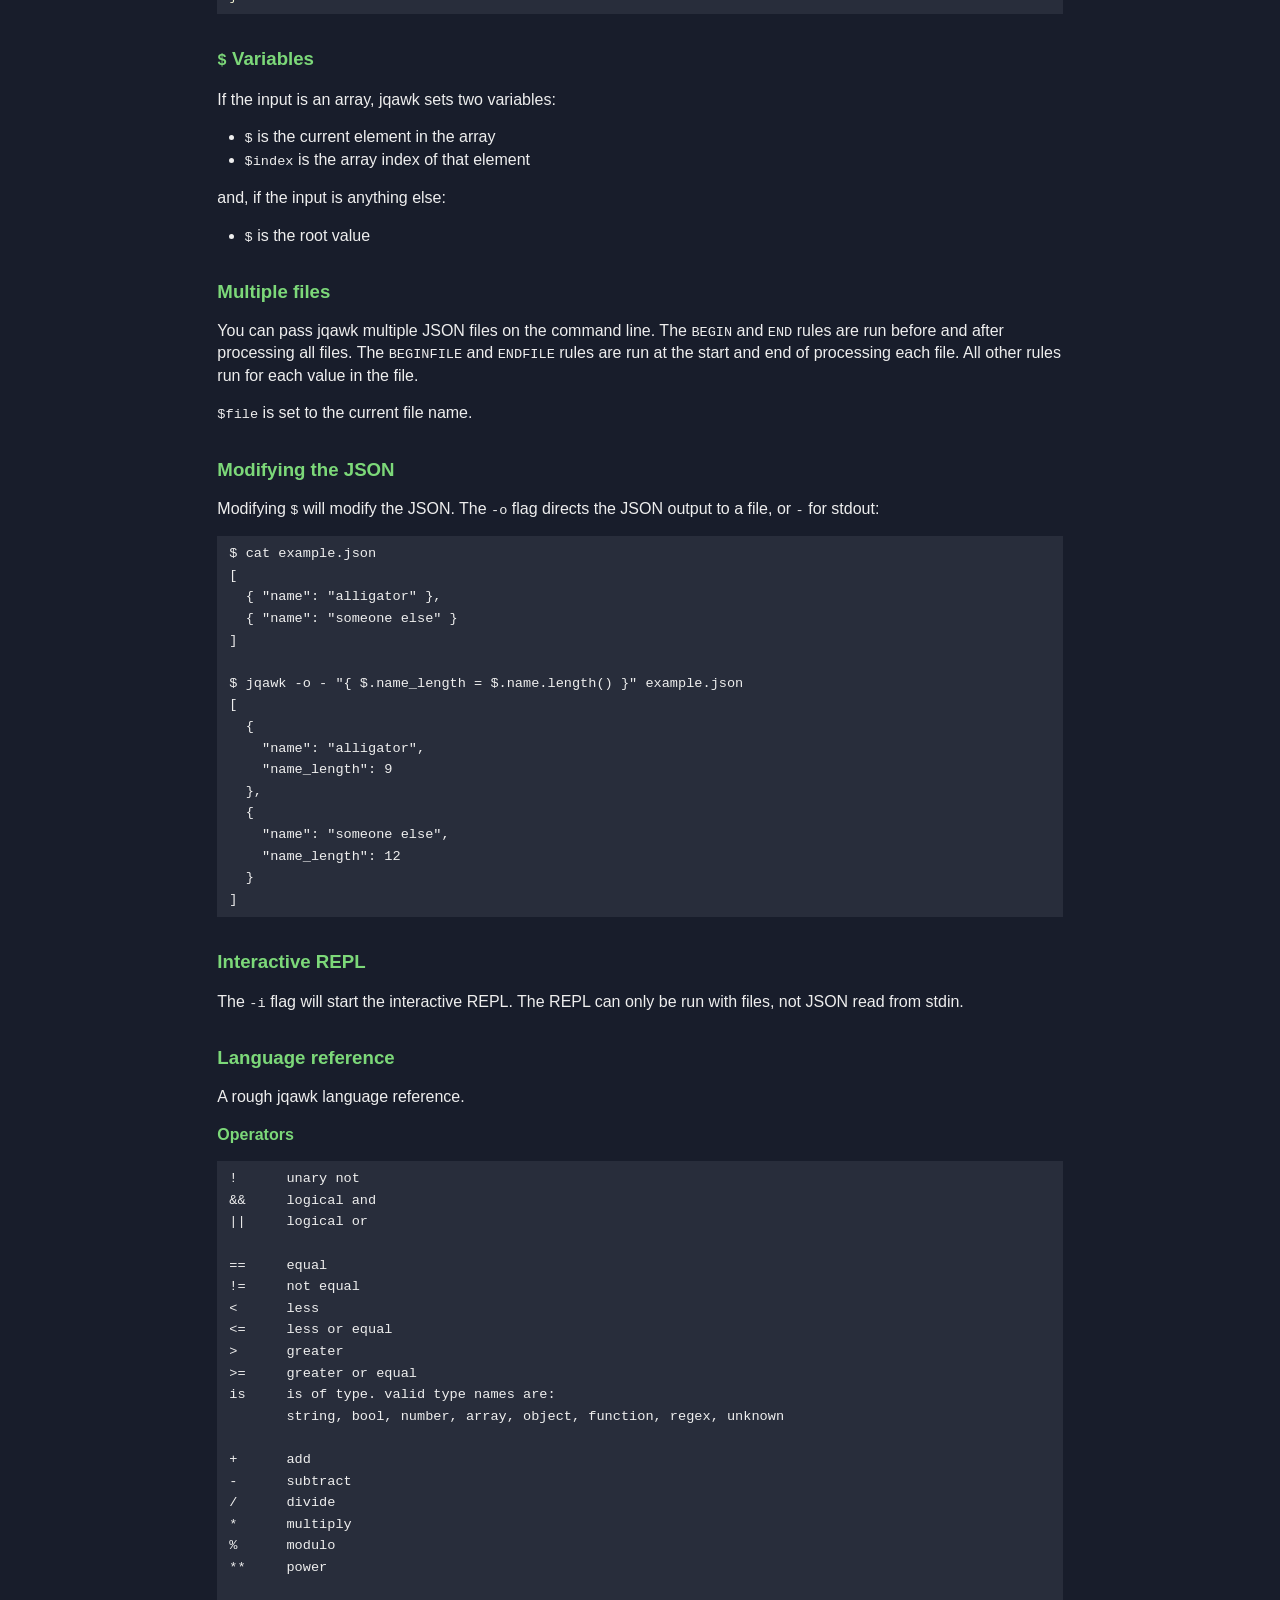
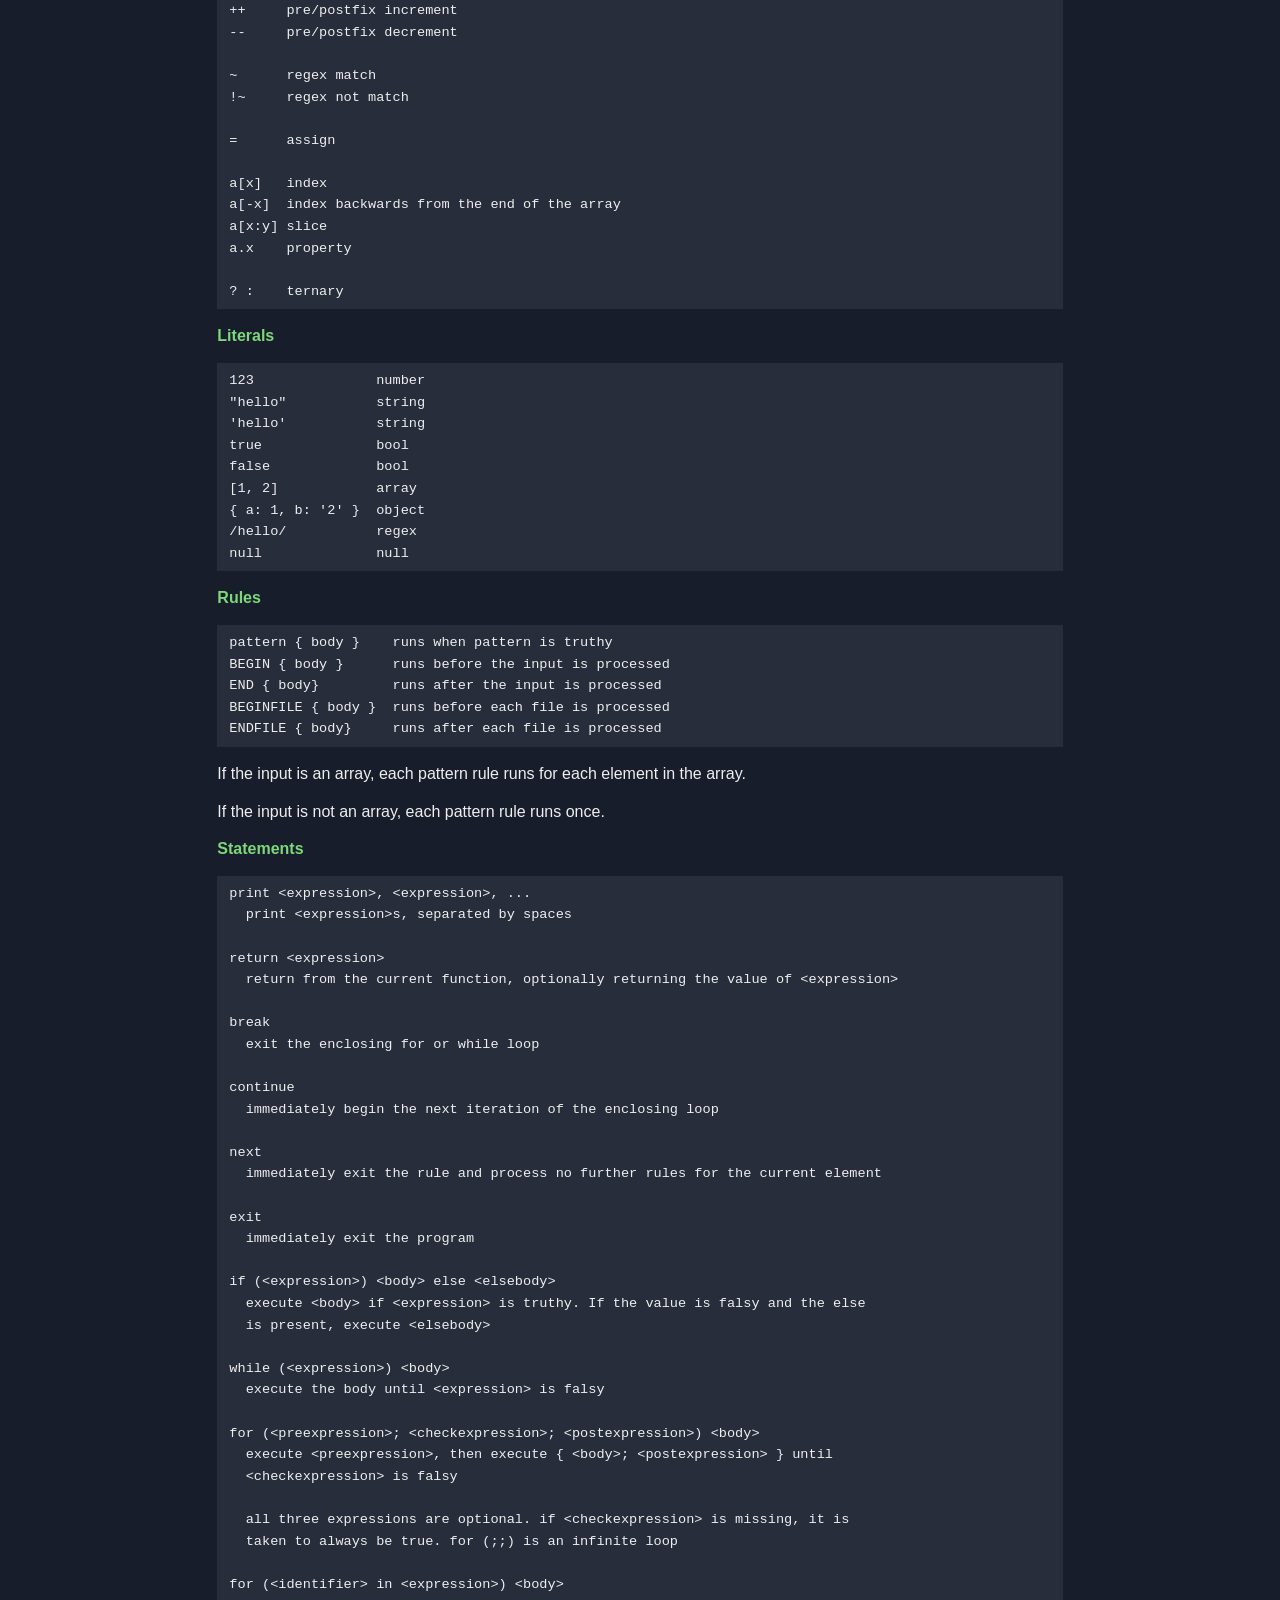
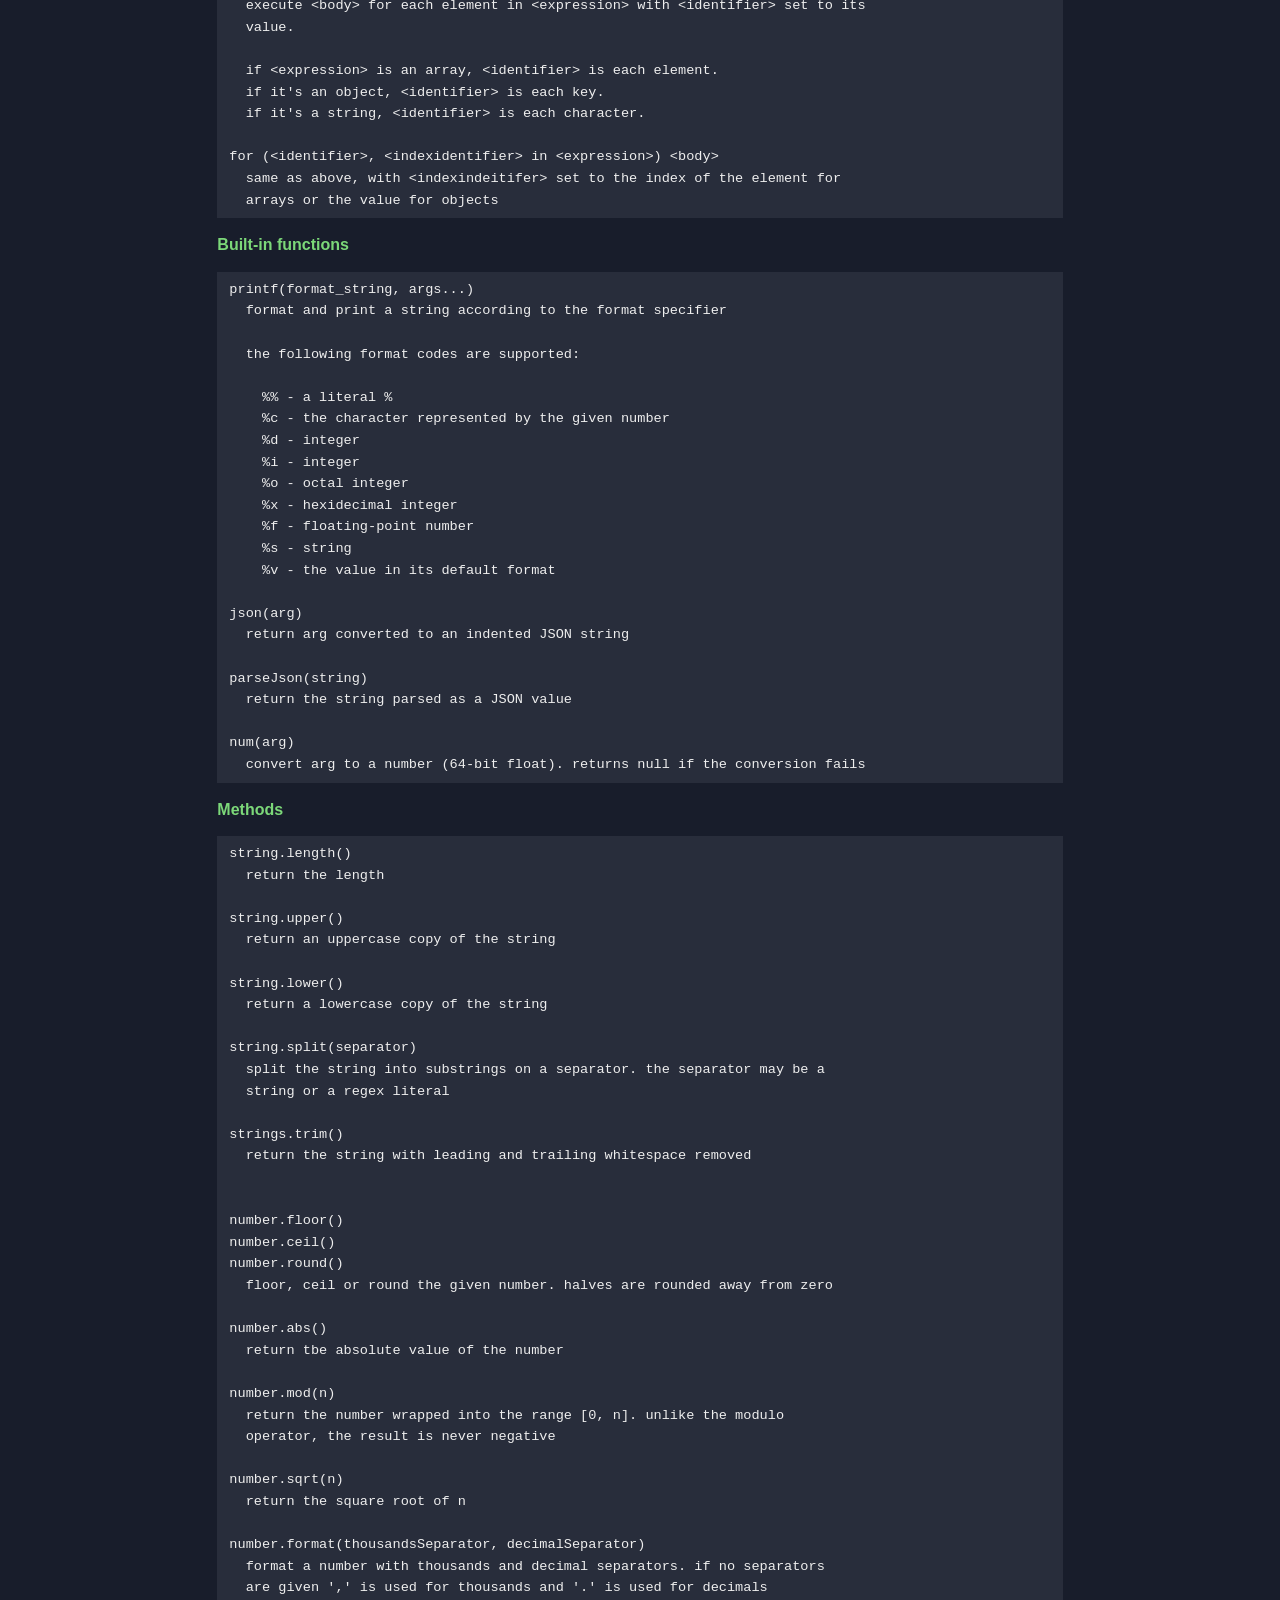
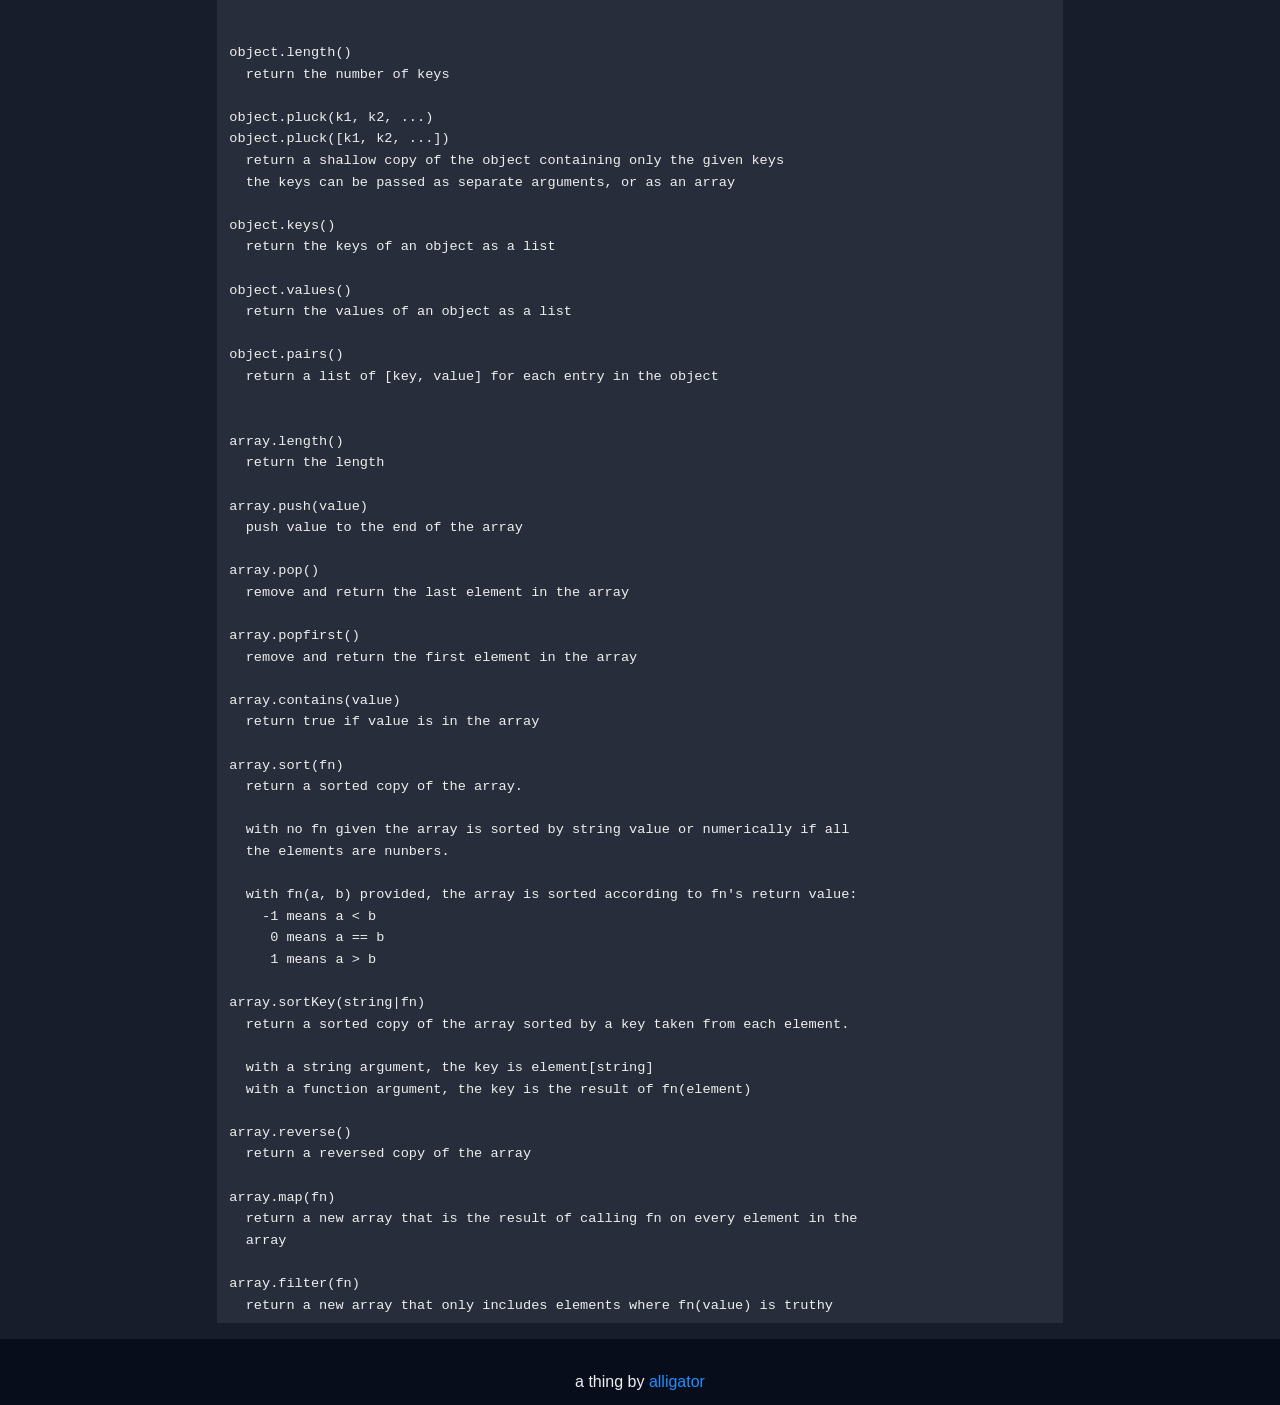
==== commit 203b3577: "add **= and number.sqrt() thank you onetrueawk tests" ====
--- a/docs/index.html
+++ b/docs/index.html
@@ -767,6 +767,9 @@
   return the number wrapped into the range [0, n]. unlike the modulo
   operator, the result is never negative
 
+number.sqrt(n)
+  return the square root of n
+
 number.format(thousandsSeparator, decimalSeparator)
   format a number with thousands and decimal separators. if no separators
   are given &#39;,&#39; is used for thousands and &#39;.&#39; is used for decimals
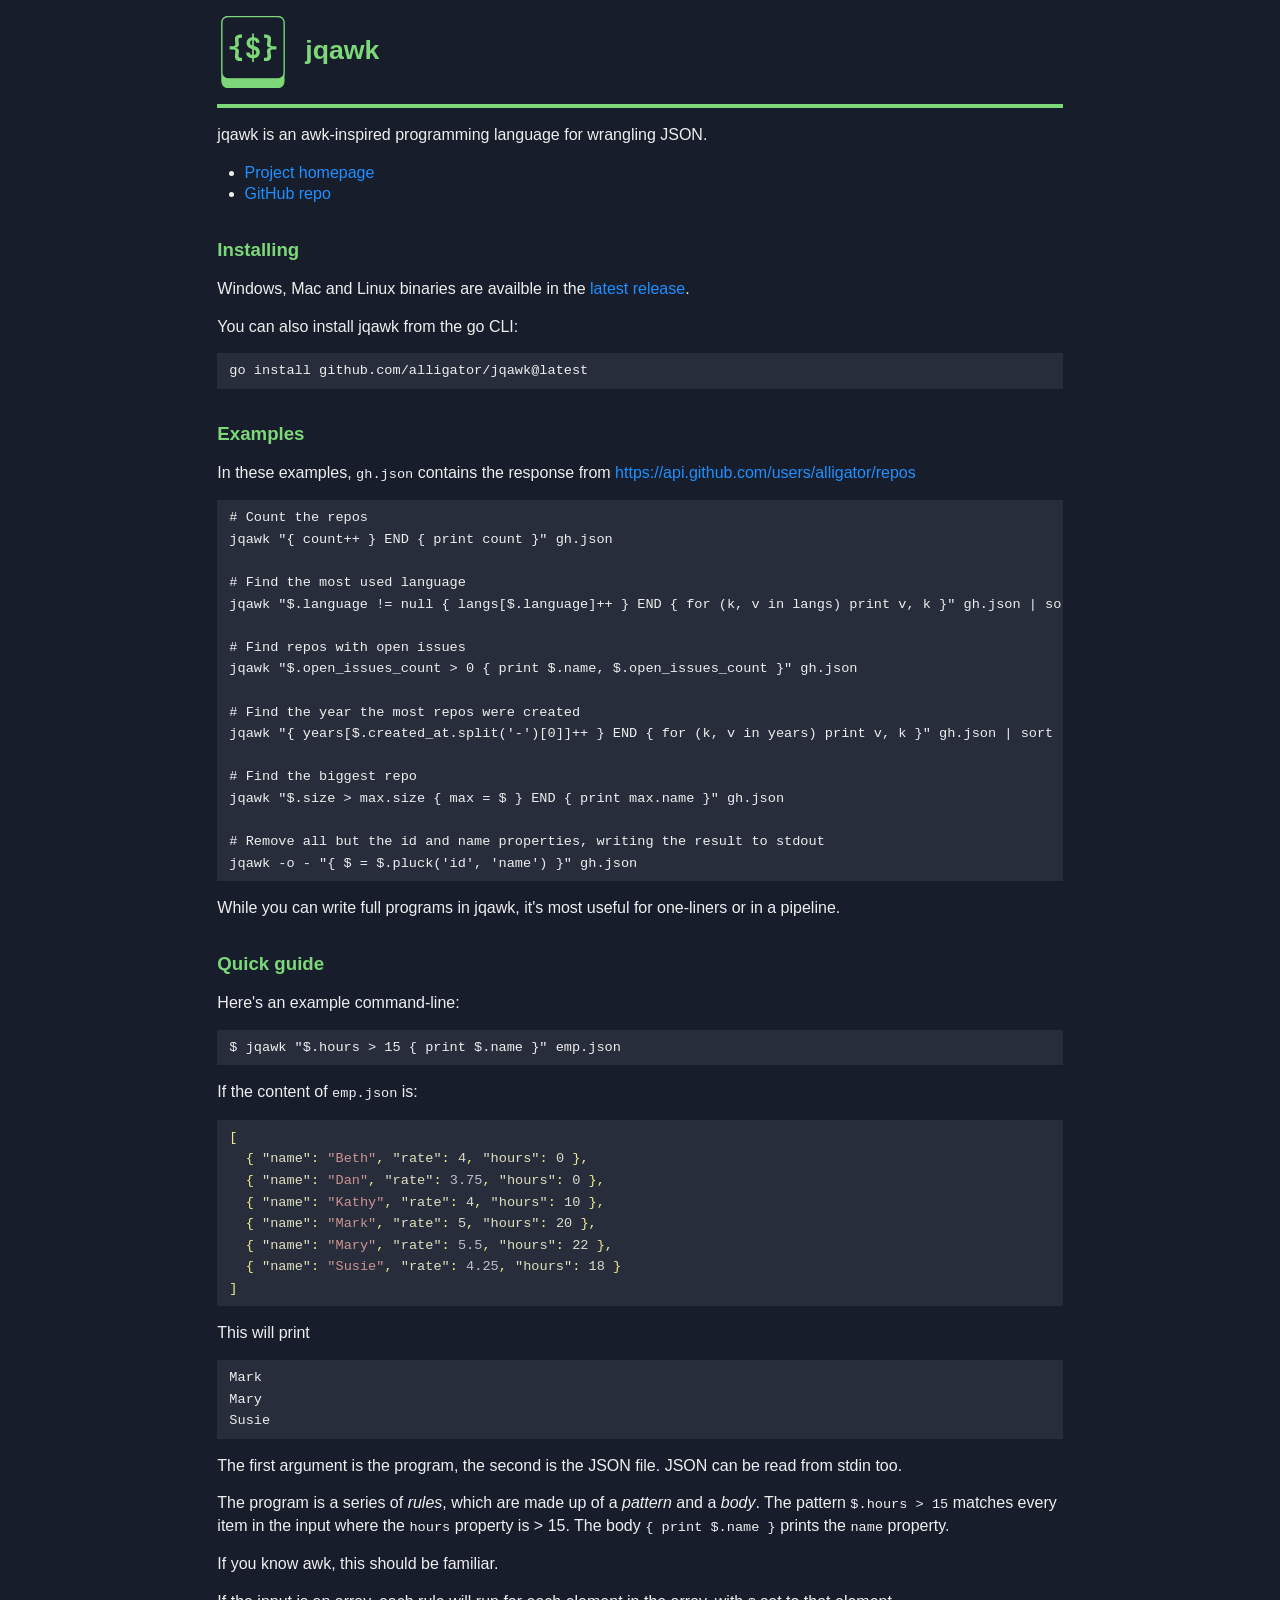
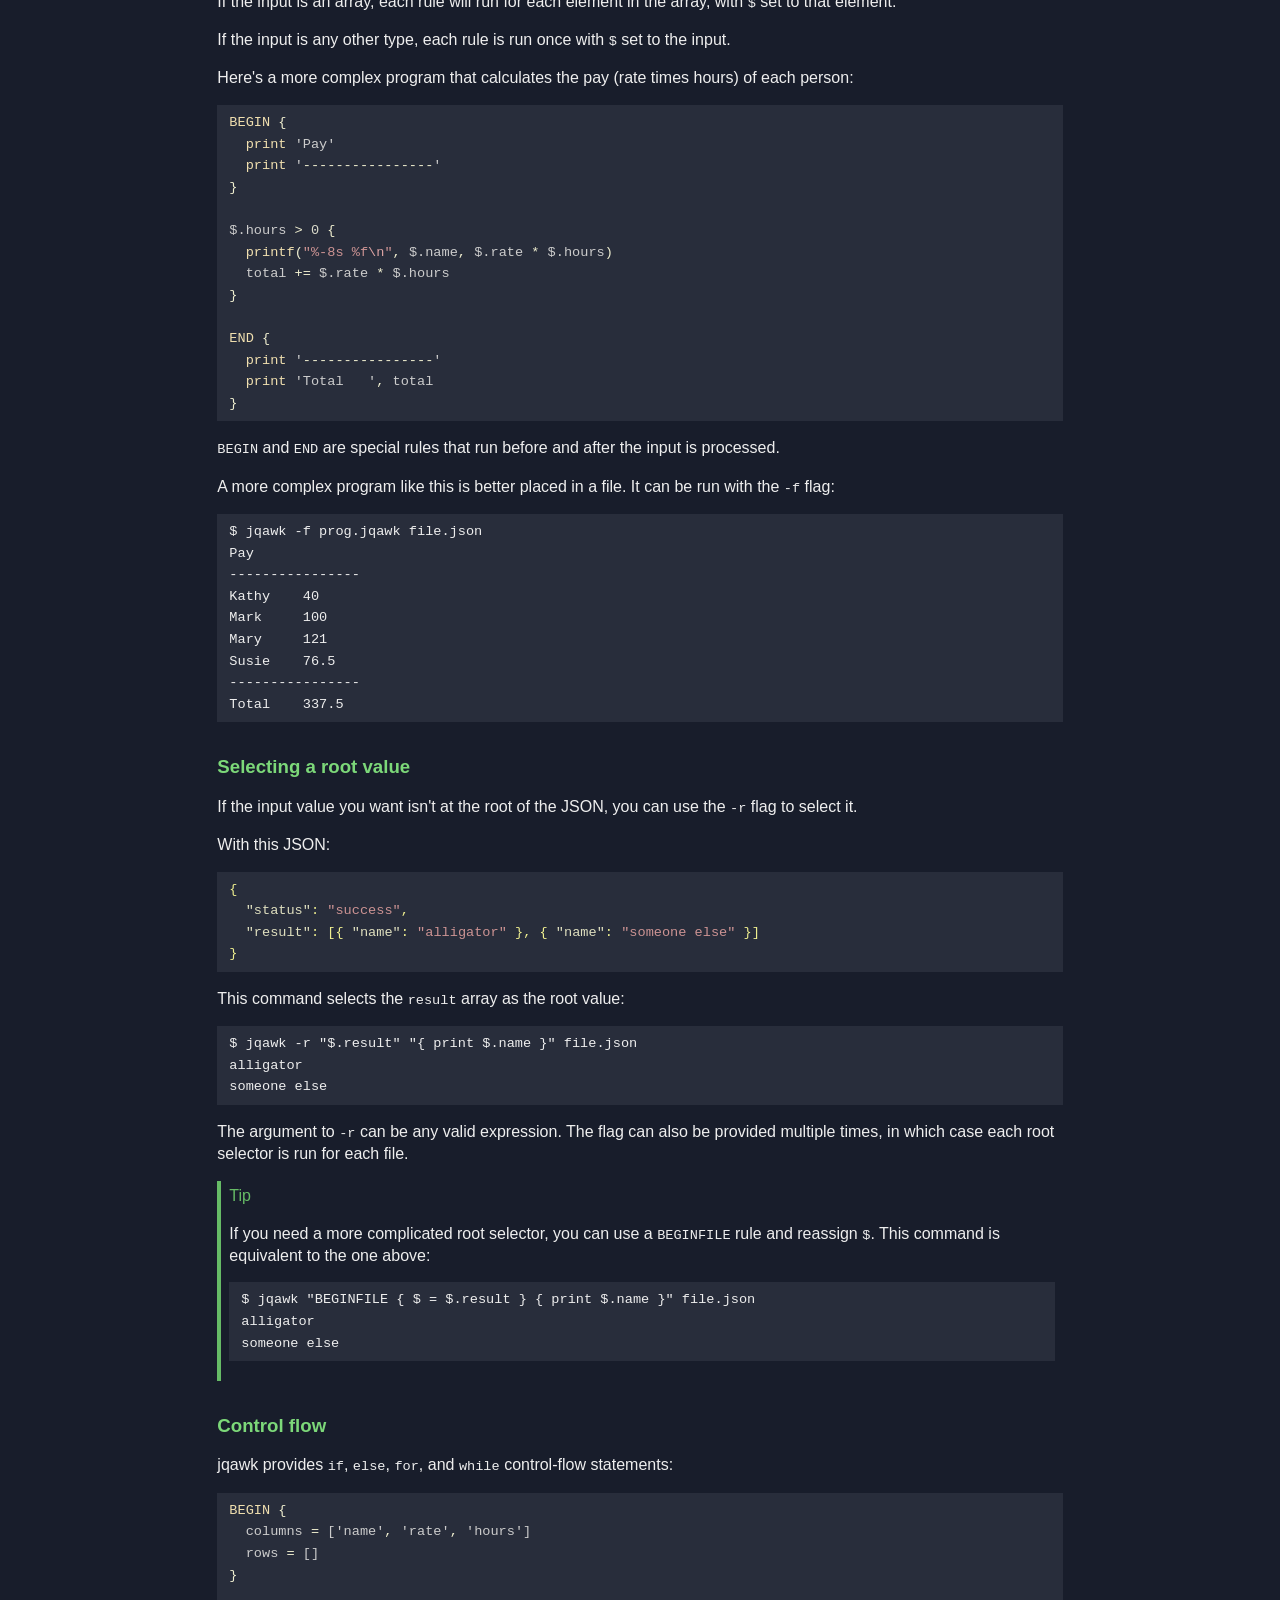
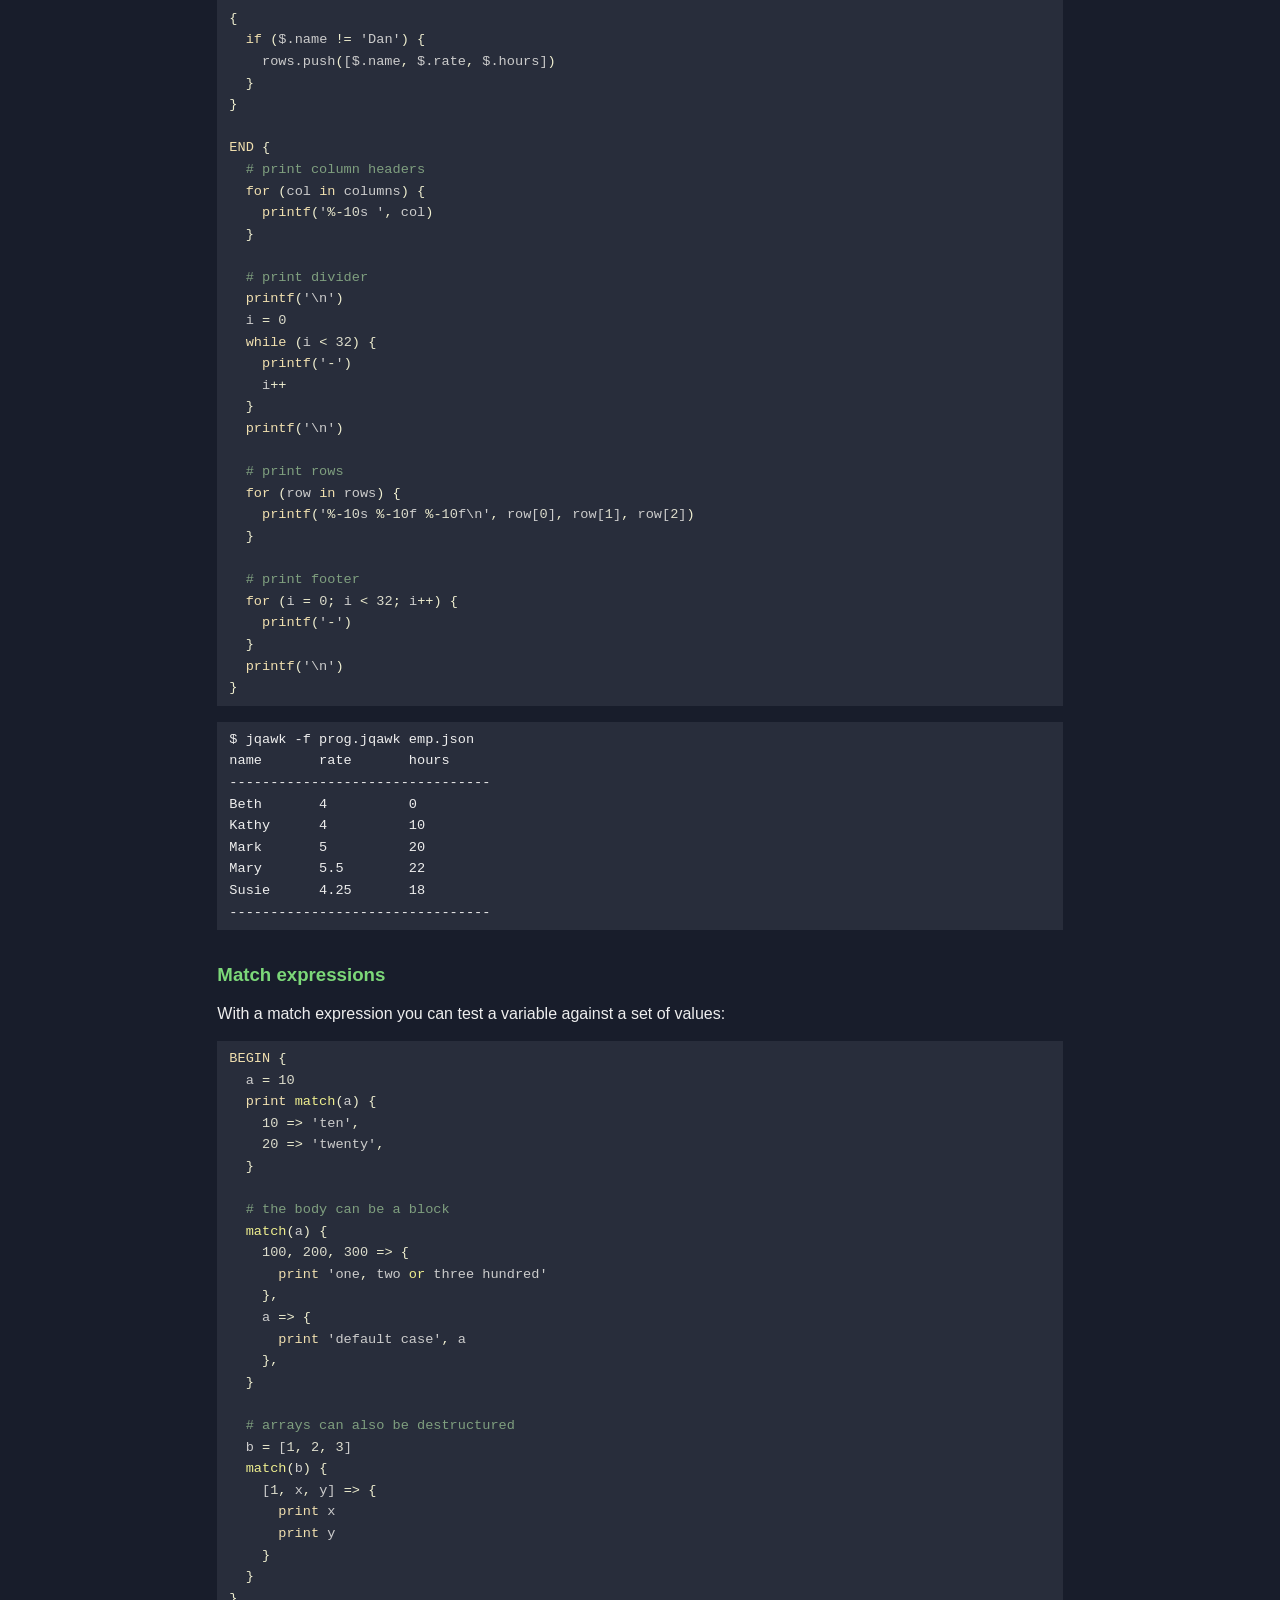
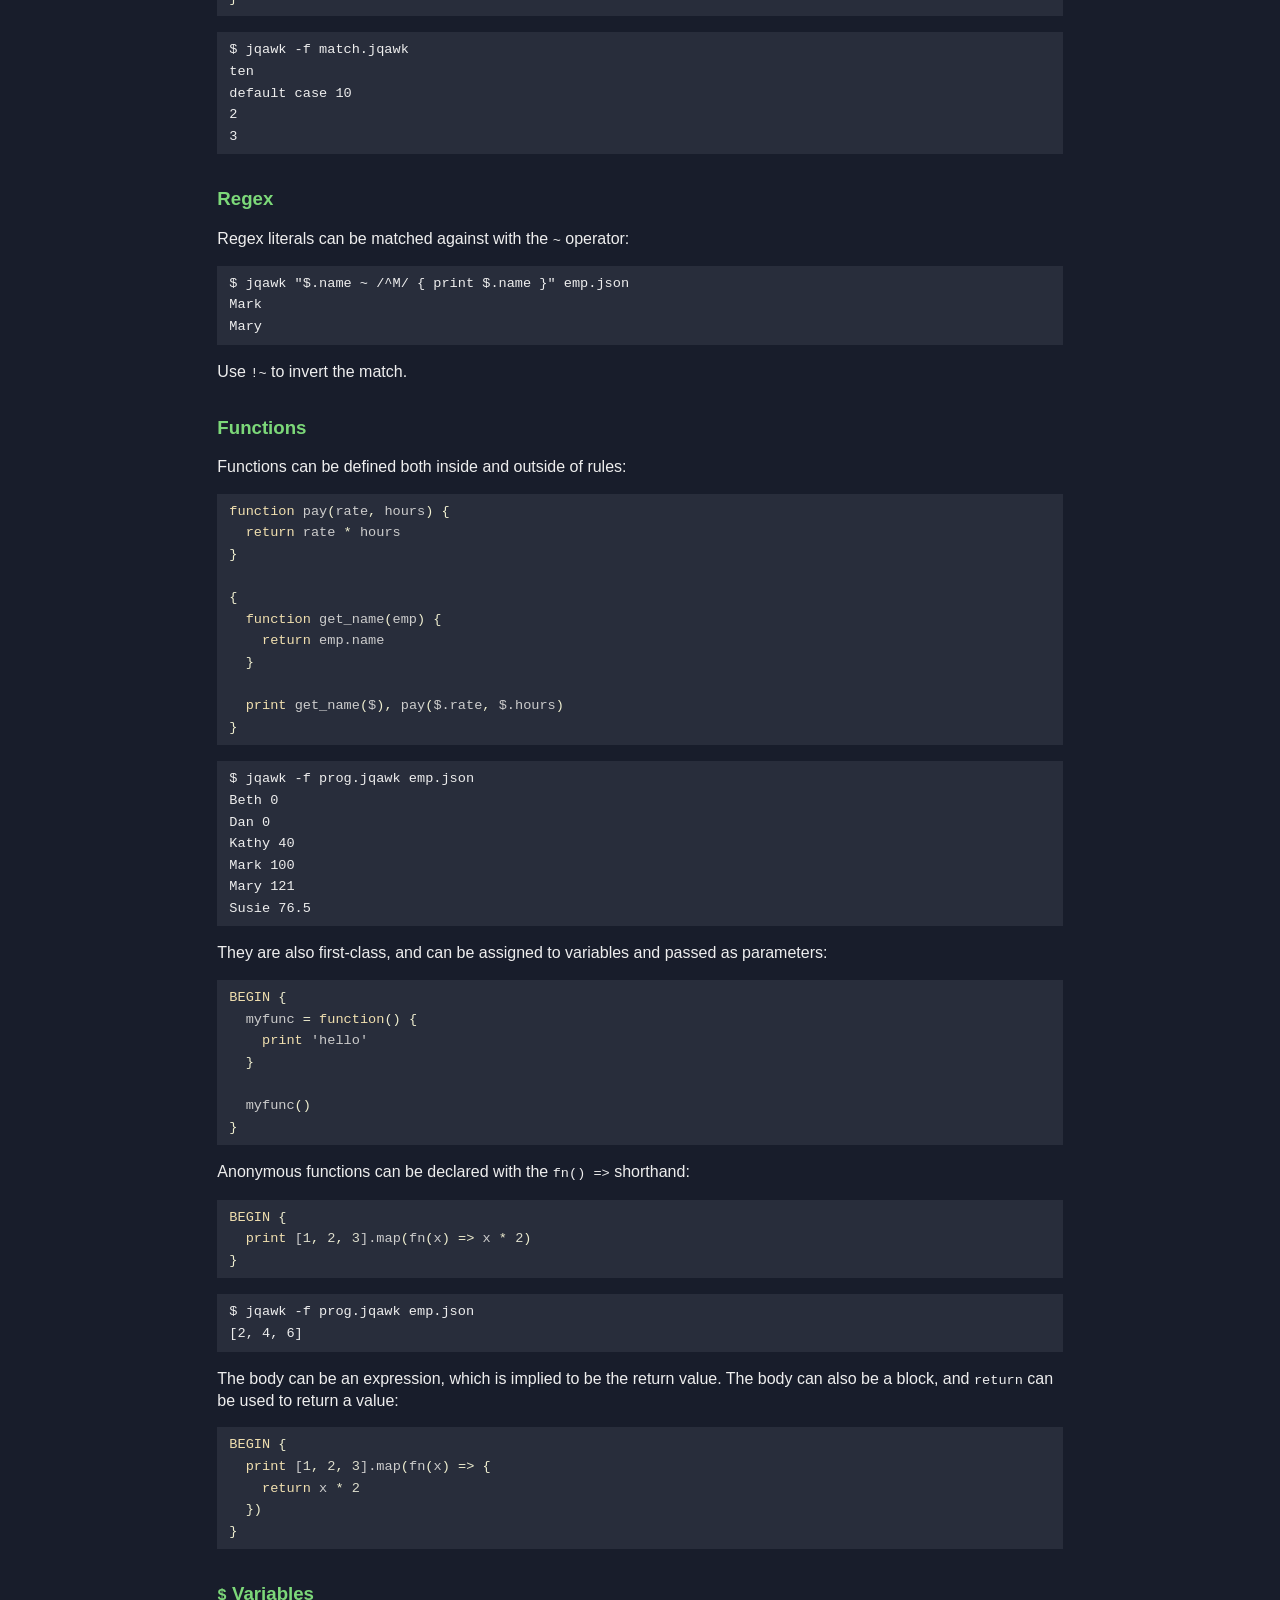
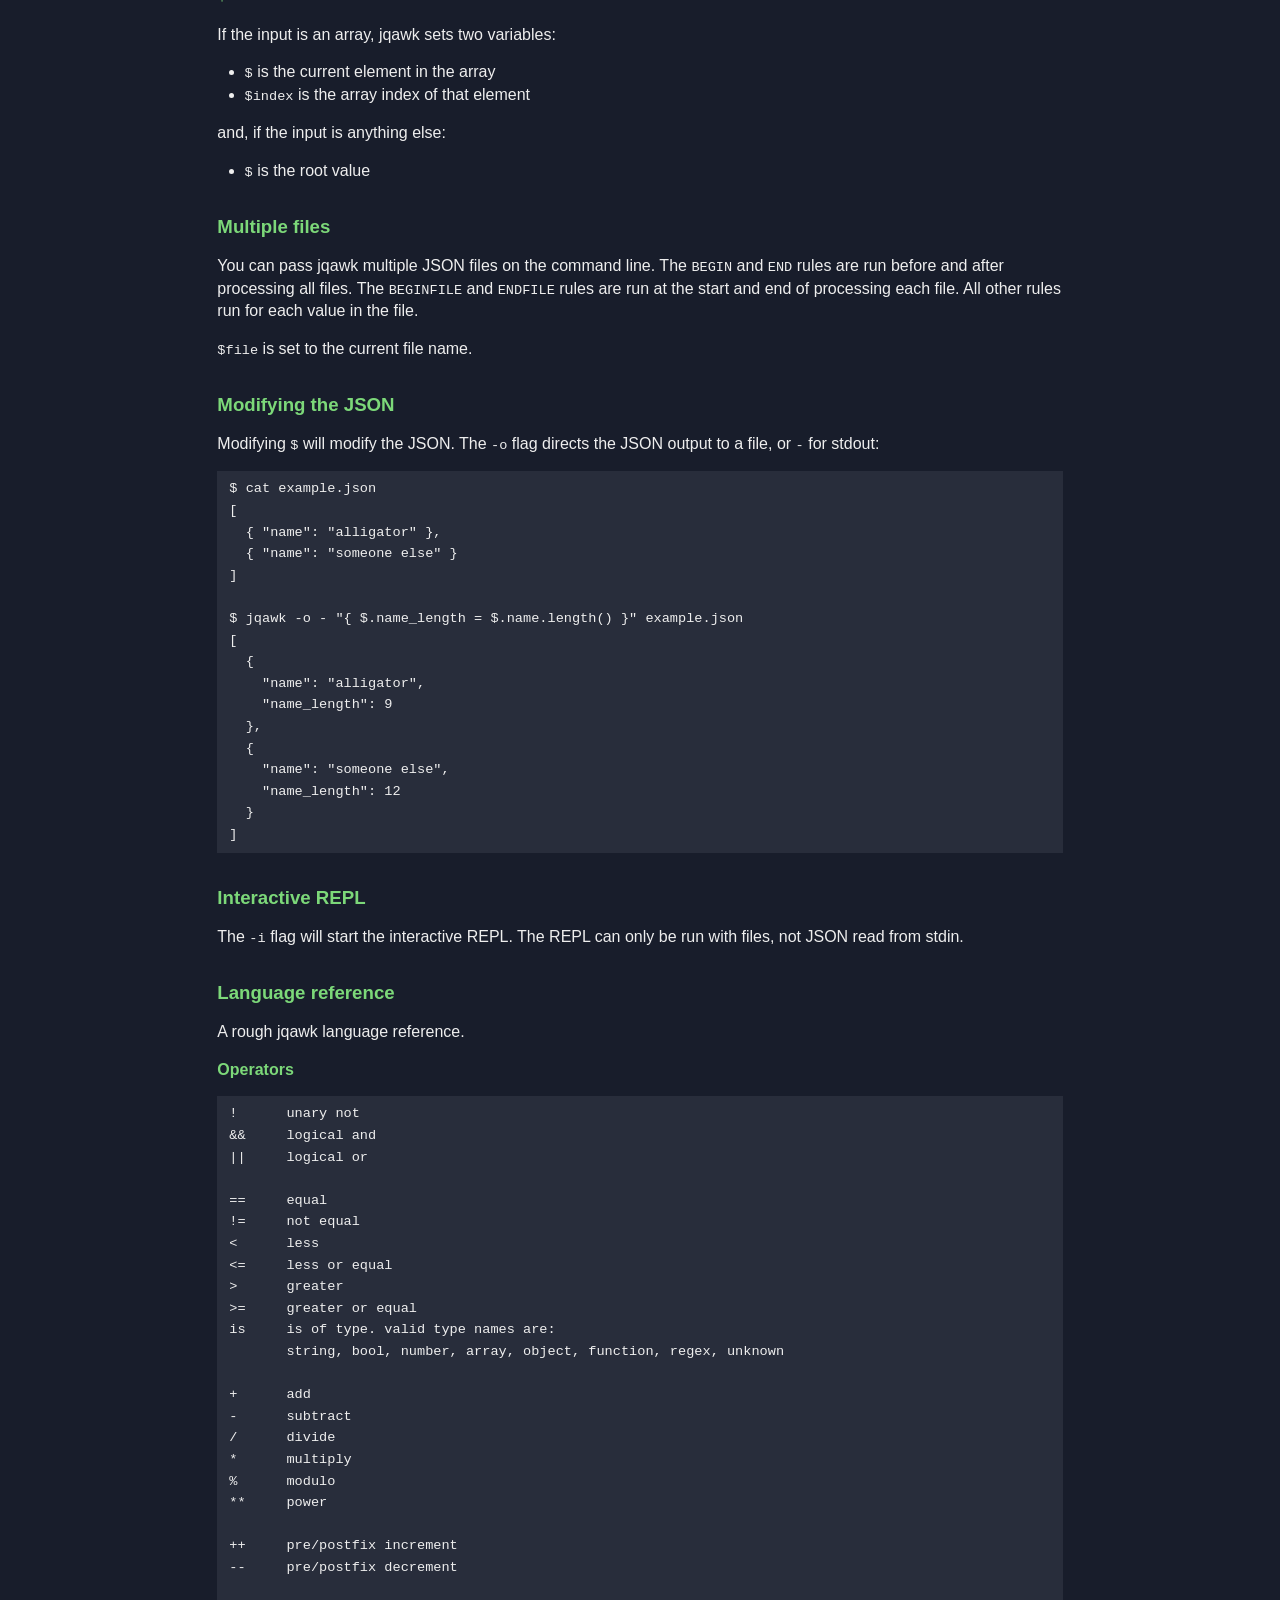
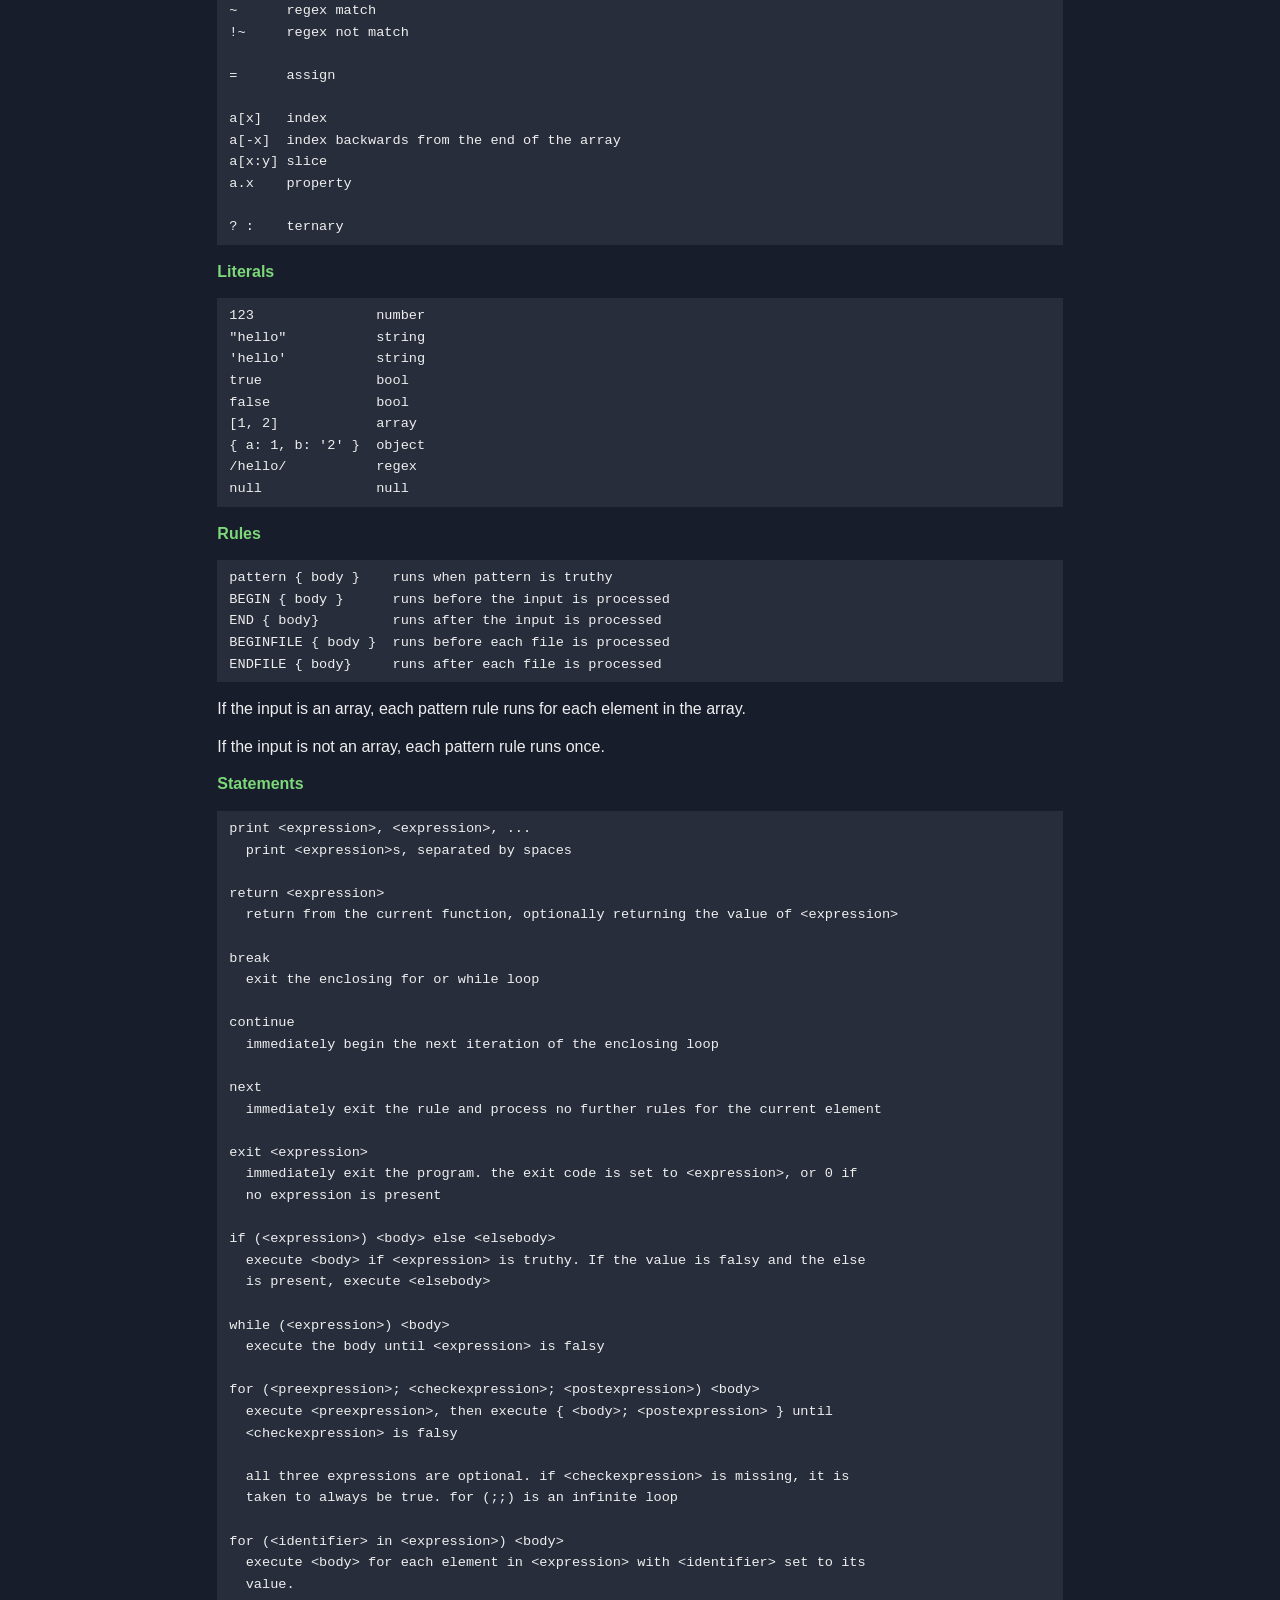
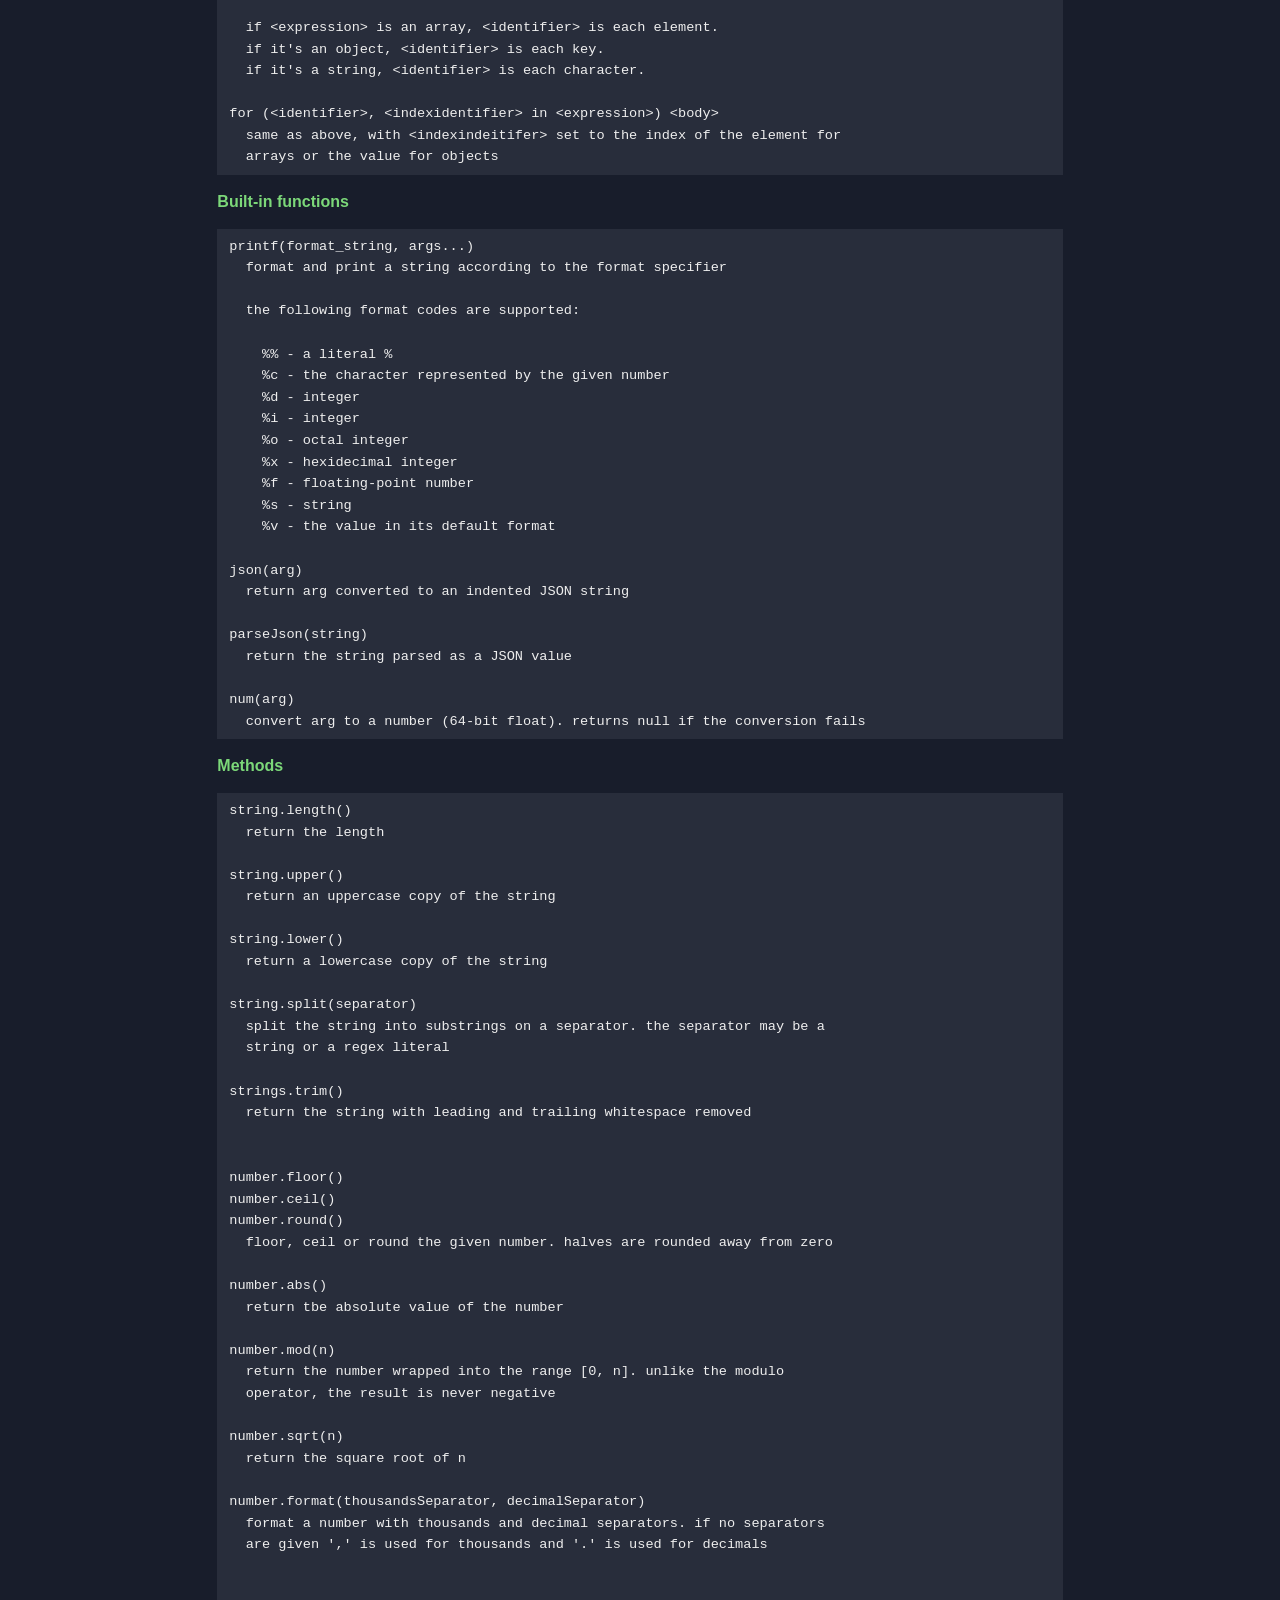
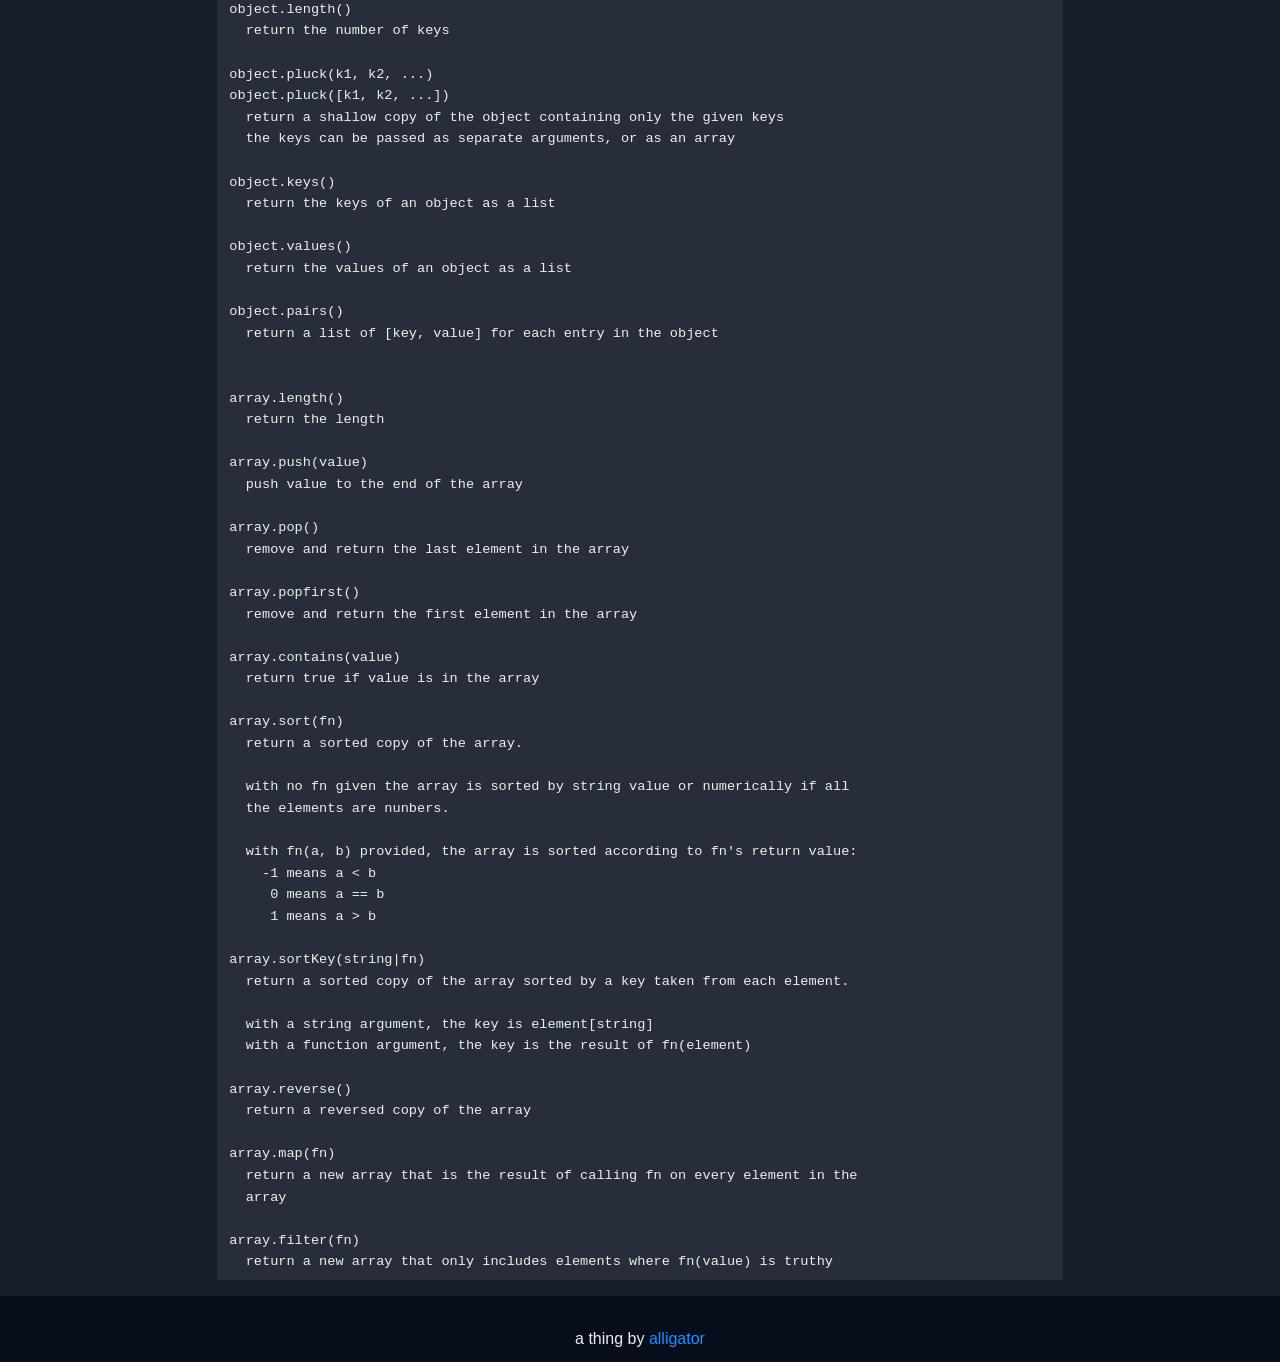
==== commit 06cff4a9: "support return code in exit statmenets also fixed exit and next handling inside functions" ====
--- a/docs/index.html
+++ b/docs/index.html
@@ -360,7 +360,7 @@
 <span id="cb4-3"><a href="#cb4-3" aria-hidden="true" tabindex="-1"></a>  <span class="fu">{</span> <span class="dt">&quot;name&quot;</span><span class="fu">:</span> <span class="st">&quot;Dan&quot;</span><span class="fu">,</span> <span class="dt">&quot;rate&quot;</span><span class="fu">:</span> <span class="fl">3.75</span><span class="fu">,</span> <span class="dt">&quot;hours&quot;</span><span class="fu">:</span> <span class="dv">0</span> <span class="fu">}</span><span class="ot">,</span></span>
 <span id="cb4-4"><a href="#cb4-4" aria-hidden="true" tabindex="-1"></a>  <span class="fu">{</span> <span class="dt">&quot;name&quot;</span><span class="fu">:</span> <span class="st">&quot;Kathy&quot;</span><span class="fu">,</span> <span class="dt">&quot;rate&quot;</span><span class="fu">:</span> <span class="dv">4</span><span class="fu">,</span> <span class="dt">&quot;hours&quot;</span><span class="fu">:</span> <span class="dv">10</span> <span class="fu">}</span><span class="ot">,</span></span>
 <span id="cb4-5"><a href="#cb4-5" aria-hidden="true" tabindex="-1"></a>  <span class="fu">{</span> <span class="dt">&quot;name&quot;</span><span class="fu">:</span> <span class="st">&quot;Mark&quot;</span><span class="fu">,</span> <span class="dt">&quot;rate&quot;</span><span class="fu">:</span> <span class="dv">5</span><span class="fu">,</span> <span class="dt">&quot;hours&quot;</span><span class="fu">:</span> <span class="dv">20</span> <span class="fu">}</span><span class="ot">,</span></span>
-<span id="cb4-6"><a href="#cb4-6" aria-hidden="true" tabindex="-1"></a>  <span class="fu">{</span> <span class="dt">&quot;name&quot;</span><span class="fu">:</span> <span class="st">&quot;Mary&quot;</span><span class="fu">,</span> <span class="dt">&quot;rate&quot;</span><span class="fu">:</span> <span class="fl">5.50</span><span class="fu">,</span> <span class="dt">&quot;hours&quot;</span><span class="fu">:</span> <span class="dv">22</span> <span class="fu">}</span><span class="ot">,</span></span>
+<span id="cb4-6"><a href="#cb4-6" aria-hidden="true" tabindex="-1"></a>  <span class="fu">{</span> <span class="dt">&quot;name&quot;</span><span class="fu">:</span> <span class="st">&quot;Mary&quot;</span><span class="fu">,</span> <span class="dt">&quot;rate&quot;</span><span class="fu">:</span> <span class="fl">5.5</span><span class="fu">,</span> <span class="dt">&quot;hours&quot;</span><span class="fu">:</span> <span class="dv">22</span> <span class="fu">}</span><span class="ot">,</span></span>
 <span id="cb4-7"><a href="#cb4-7" aria-hidden="true" tabindex="-1"></a>  <span class="fu">{</span> <span class="dt">&quot;name&quot;</span><span class="fu">:</span> <span class="st">&quot;Susie&quot;</span><span class="fu">,</span> <span class="dt">&quot;rate&quot;</span><span class="fu">:</span> <span class="fl">4.25</span><span class="fu">,</span> <span class="dt">&quot;hours&quot;</span><span class="fu">:</span> <span class="dv">18</span> <span class="fu">}</span></span>
 <span id="cb4-8"><a href="#cb4-8" aria-hidden="true" tabindex="-1"></a><span class="ot">]</span></span></code></pre></div>
 <p>This will print</p>
@@ -414,11 +414,8 @@
 <p>With this JSON:</p>
 <div class="sourceCode" id="cb8"><pre class="sourceCode json"><code class="sourceCode json"><span id="cb8-1"><a href="#cb8-1" aria-hidden="true" tabindex="-1"></a><span class="fu">{</span></span>
 <span id="cb8-2"><a href="#cb8-2" aria-hidden="true" tabindex="-1"></a>  <span class="dt">&quot;status&quot;</span><span class="fu">:</span> <span class="st">&quot;success&quot;</span><span class="fu">,</span></span>
-<span id="cb8-3"><a href="#cb8-3" aria-hidden="true" tabindex="-1"></a>  <span class="dt">&quot;result&quot;</span><span class="fu">:</span> <span class="ot">[</span></span>
-<span id="cb8-4"><a href="#cb8-4" aria-hidden="true" tabindex="-1"></a>    <span class="fu">{</span> <span class="dt">&quot;name&quot;</span><span class="fu">:</span> <span class="st">&quot;alligator&quot;</span> <span class="fu">}</span><span class="ot">,</span></span>
-<span id="cb8-5"><a href="#cb8-5" aria-hidden="true" tabindex="-1"></a>    <span class="fu">{</span> <span class="dt">&quot;name&quot;</span><span class="fu">:</span> <span class="st">&quot;someone else&quot;</span> <span class="fu">}</span></span>
-<span id="cb8-6"><a href="#cb8-6" aria-hidden="true" tabindex="-1"></a>  <span class="ot">]</span></span>
-<span id="cb8-7"><a href="#cb8-7" aria-hidden="true" tabindex="-1"></a><span class="fu">}</span></span></code></pre></div>
+<span id="cb8-3"><a href="#cb8-3" aria-hidden="true" tabindex="-1"></a>  <span class="dt">&quot;result&quot;</span><span class="fu">:</span> <span class="ot">[</span><span class="fu">{</span> <span class="dt">&quot;name&quot;</span><span class="fu">:</span> <span class="st">&quot;alligator&quot;</span> <span class="fu">}</span><span class="ot">,</span> <span class="fu">{</span> <span class="dt">&quot;name&quot;</span><span class="fu">:</span> <span class="st">&quot;someone else&quot;</span> <span class="fu">}</span><span class="ot">]</span></span>
+<span id="cb8-4"><a href="#cb8-4" aria-hidden="true" tabindex="-1"></a><span class="fu">}</span></span></code></pre></div>
 <p>This command selects the <code>result</code> array as the root
 value:</p>
 <pre class="console"><code>$ jqawk -r &quot;$.result&quot; &quot;{ print $.name }&quot; file.json
@@ -471,7 +468,7 @@
 <span id="cb11-28"><a href="#cb11-28" aria-hidden="true" tabindex="-1"></a>  <span class="cf">for</span> <span class="op">(</span>row <span class="kw">in</span> rows<span class="op">)</span> <span class="op">{</span></span>
 <span id="cb11-29"><a href="#cb11-29" aria-hidden="true" tabindex="-1"></a>    <span class="kw">printf</span><span class="op">(</span>&#39;<span class="op">%-</span><span class="dv">10</span>s <span class="op">%-</span><span class="dv">10</span>f <span class="op">%-</span><span class="dv">10</span>f\n&#39;<span class="op">,</span> row[<span class="dv">0</span>]<span class="op">,</span> row[<span class="dv">1</span>]<span class="op">,</span> row[<span class="dv">2</span>]<span class="op">)</span></span>
 <span id="cb11-30"><a href="#cb11-30" aria-hidden="true" tabindex="-1"></a>  <span class="op">}</span></span>
-<span id="cb11-31"><a href="#cb11-31" aria-hidden="true" tabindex="-1"></a>  </span>
+<span id="cb11-31"><a href="#cb11-31" aria-hidden="true" tabindex="-1"></a></span>
 <span id="cb11-32"><a href="#cb11-32" aria-hidden="true" tabindex="-1"></a>  <span class="co"># print footer</span></span>
 <span id="cb11-33"><a href="#cb11-33" aria-hidden="true" tabindex="-1"></a>  <span class="cf">for</span> <span class="op">(</span>i <span class="op">=</span> <span class="dv">0</span><span class="op">;</span> i <span class="op">&lt;</span> <span class="dv">32</span><span class="op">;</span> i<span class="op">++)</span> <span class="op">{</span></span>
 <span id="cb11-34"><a href="#cb11-34" aria-hidden="true" tabindex="-1"></a>    <span class="kw">printf</span><span class="op">(</span>&#39;<span class="op">-</span>&#39;<span class="op">)</span></span>
@@ -685,8 +682,9 @@
 next
   immediately exit the rule and process no further rules for the current element
 
-exit
-  immediately exit the program
+exit &lt;expression&gt;
+  immediately exit the program. the exit code is set to &lt;expression&gt;, or 0 if
+  no expression is present
 
 if (&lt;expression&gt;) &lt;body&gt; else &lt;elsebody&gt;
   execute &lt;body&gt; if &lt;expression&gt; is truthy. If the value is falsy and the else
@@ -705,7 +703,7 @@
 for (&lt;identifier&gt; in &lt;expression&gt;) &lt;body&gt;
   execute &lt;body&gt; for each element in &lt;expression&gt; with &lt;identifier&gt; set to its
   value.
-  
+
   if &lt;expression&gt; is an array, &lt;identifier&gt; is each element.
   if it&#39;s an object, &lt;identifier&gt; is each key.
   if it&#39;s a string, &lt;identifier&gt; is each character.
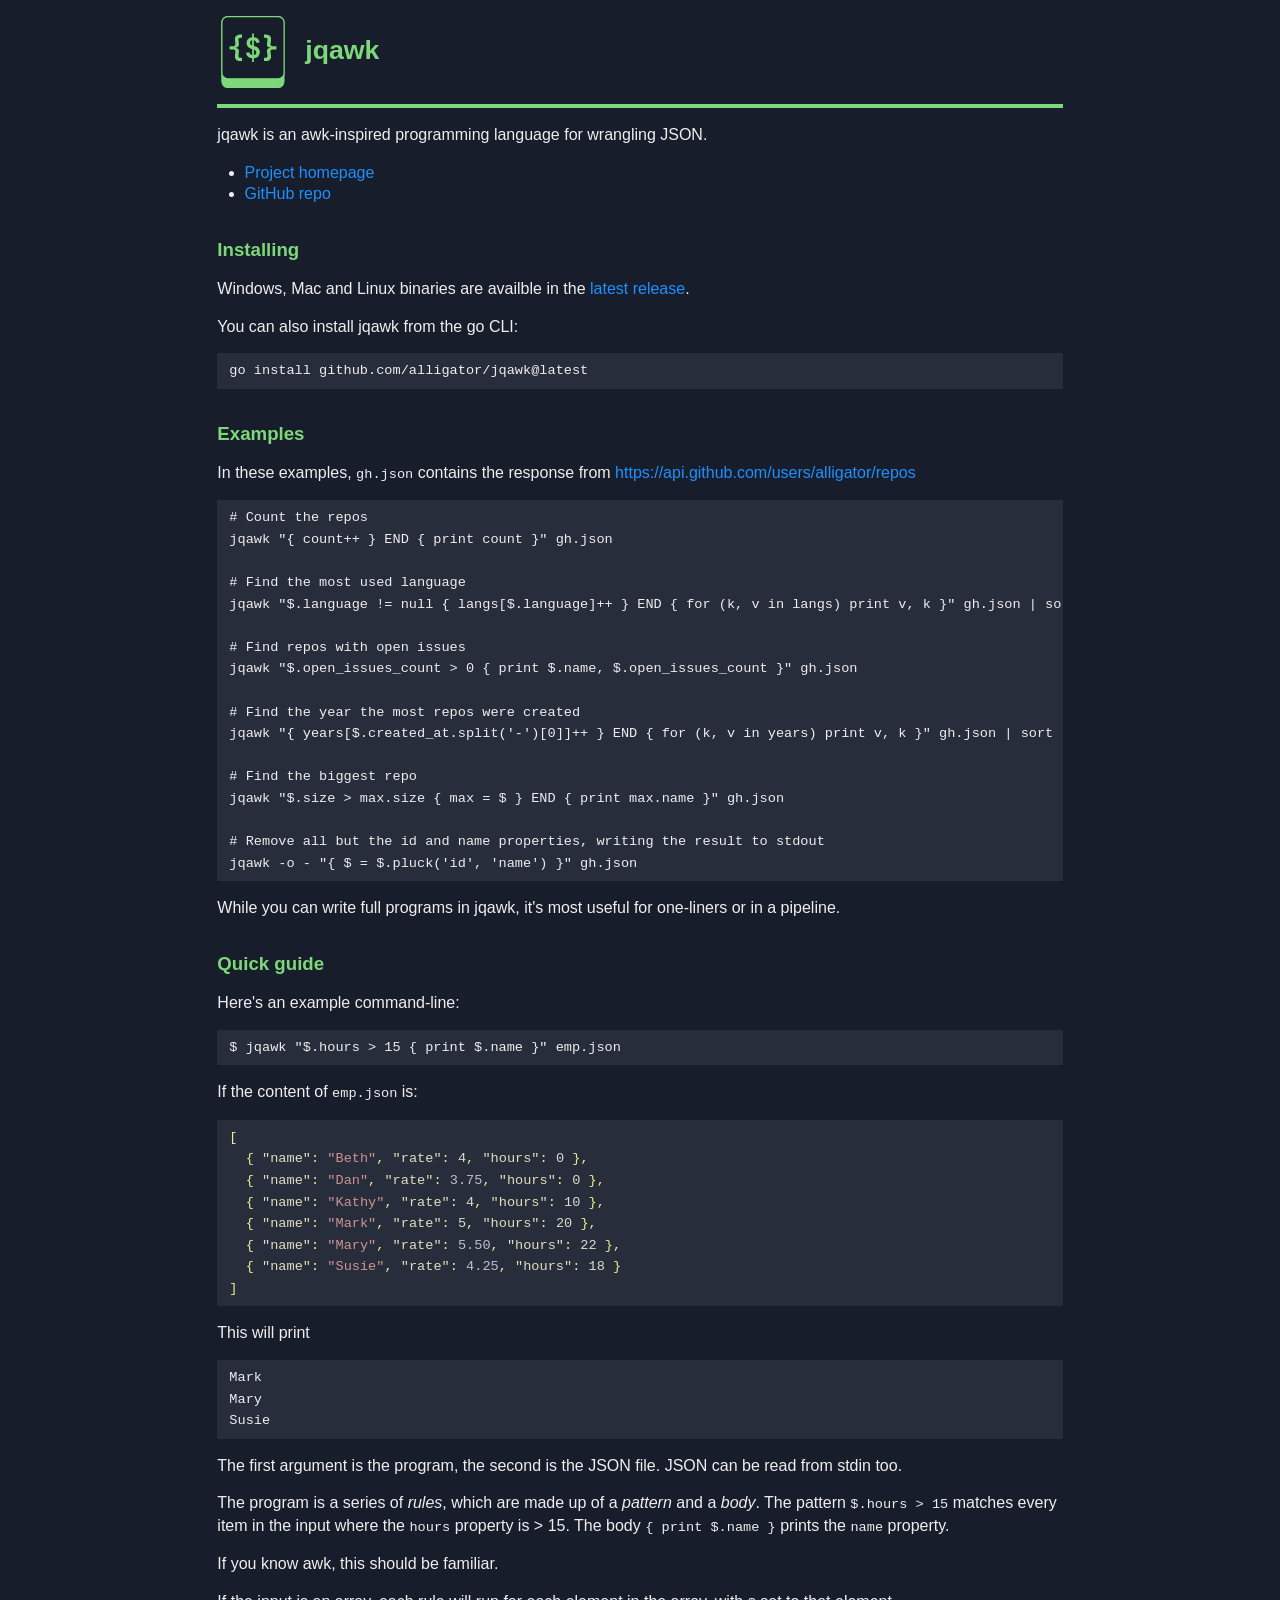
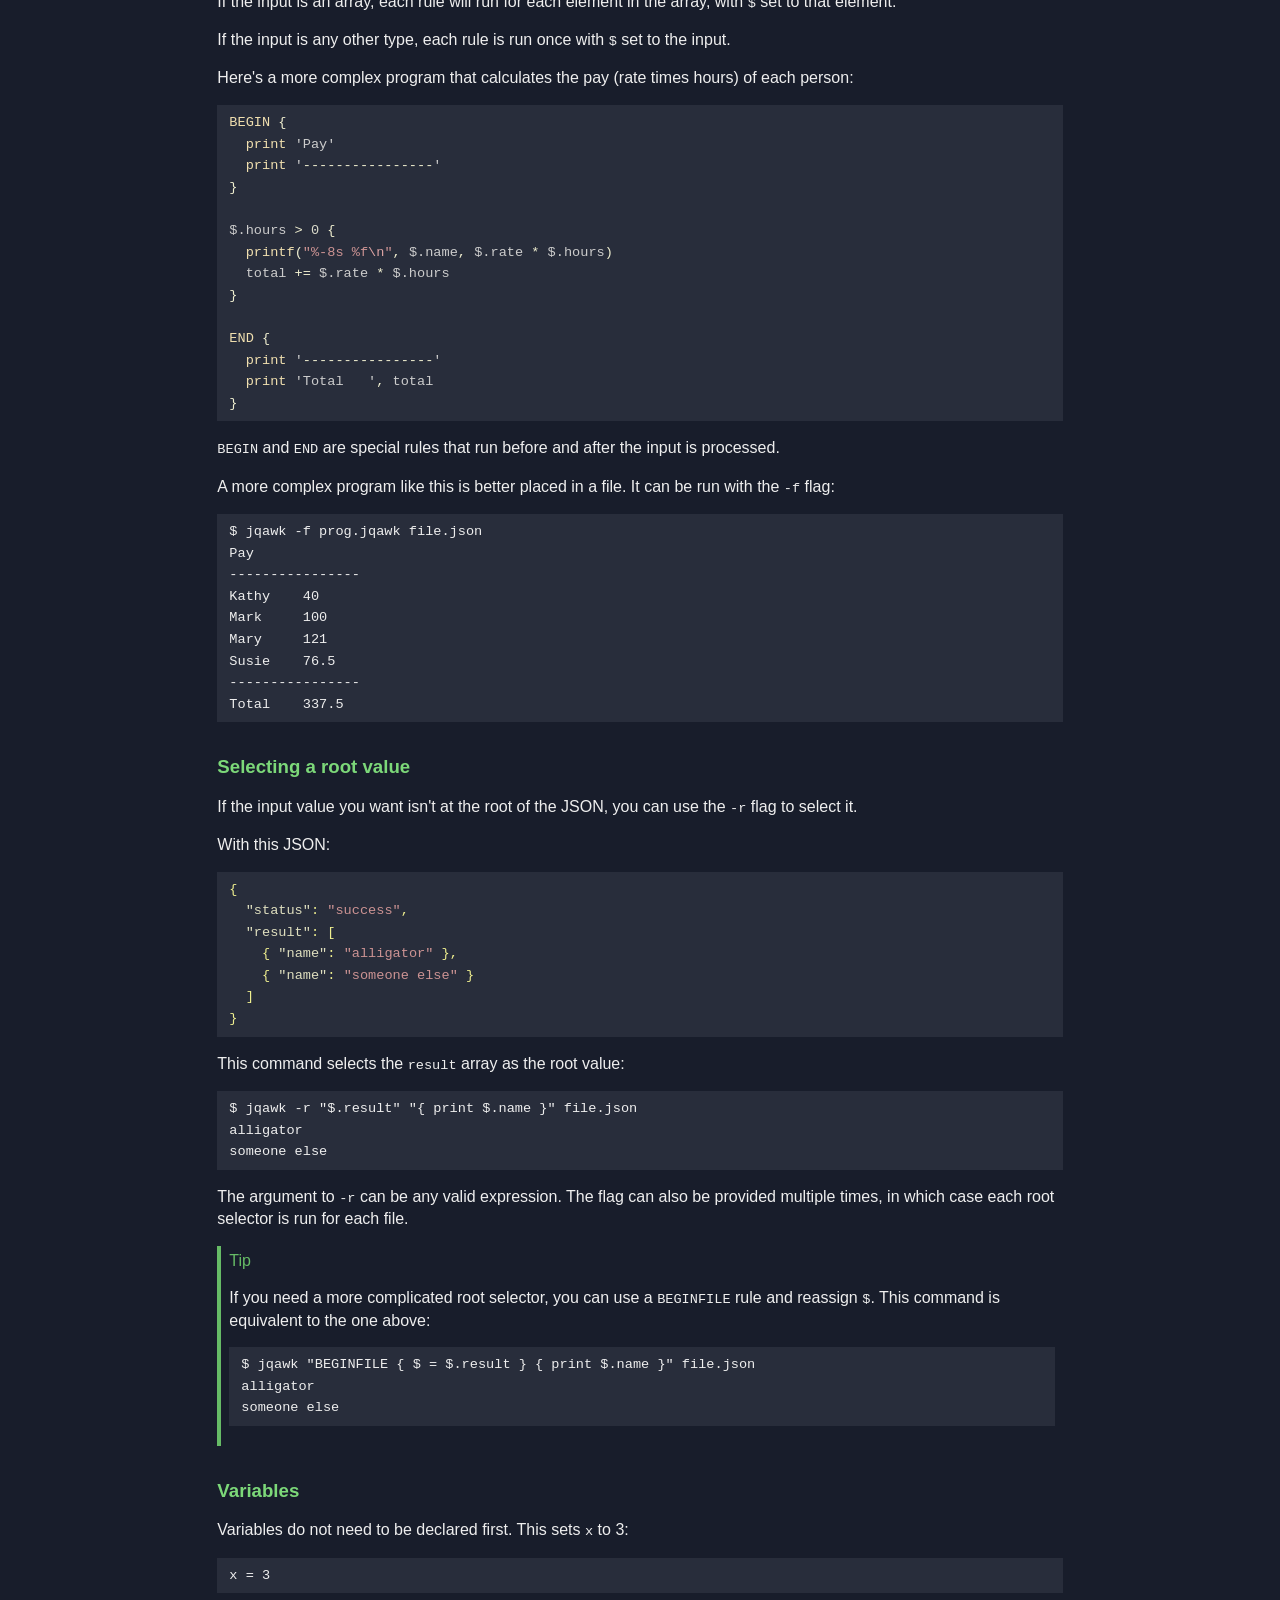
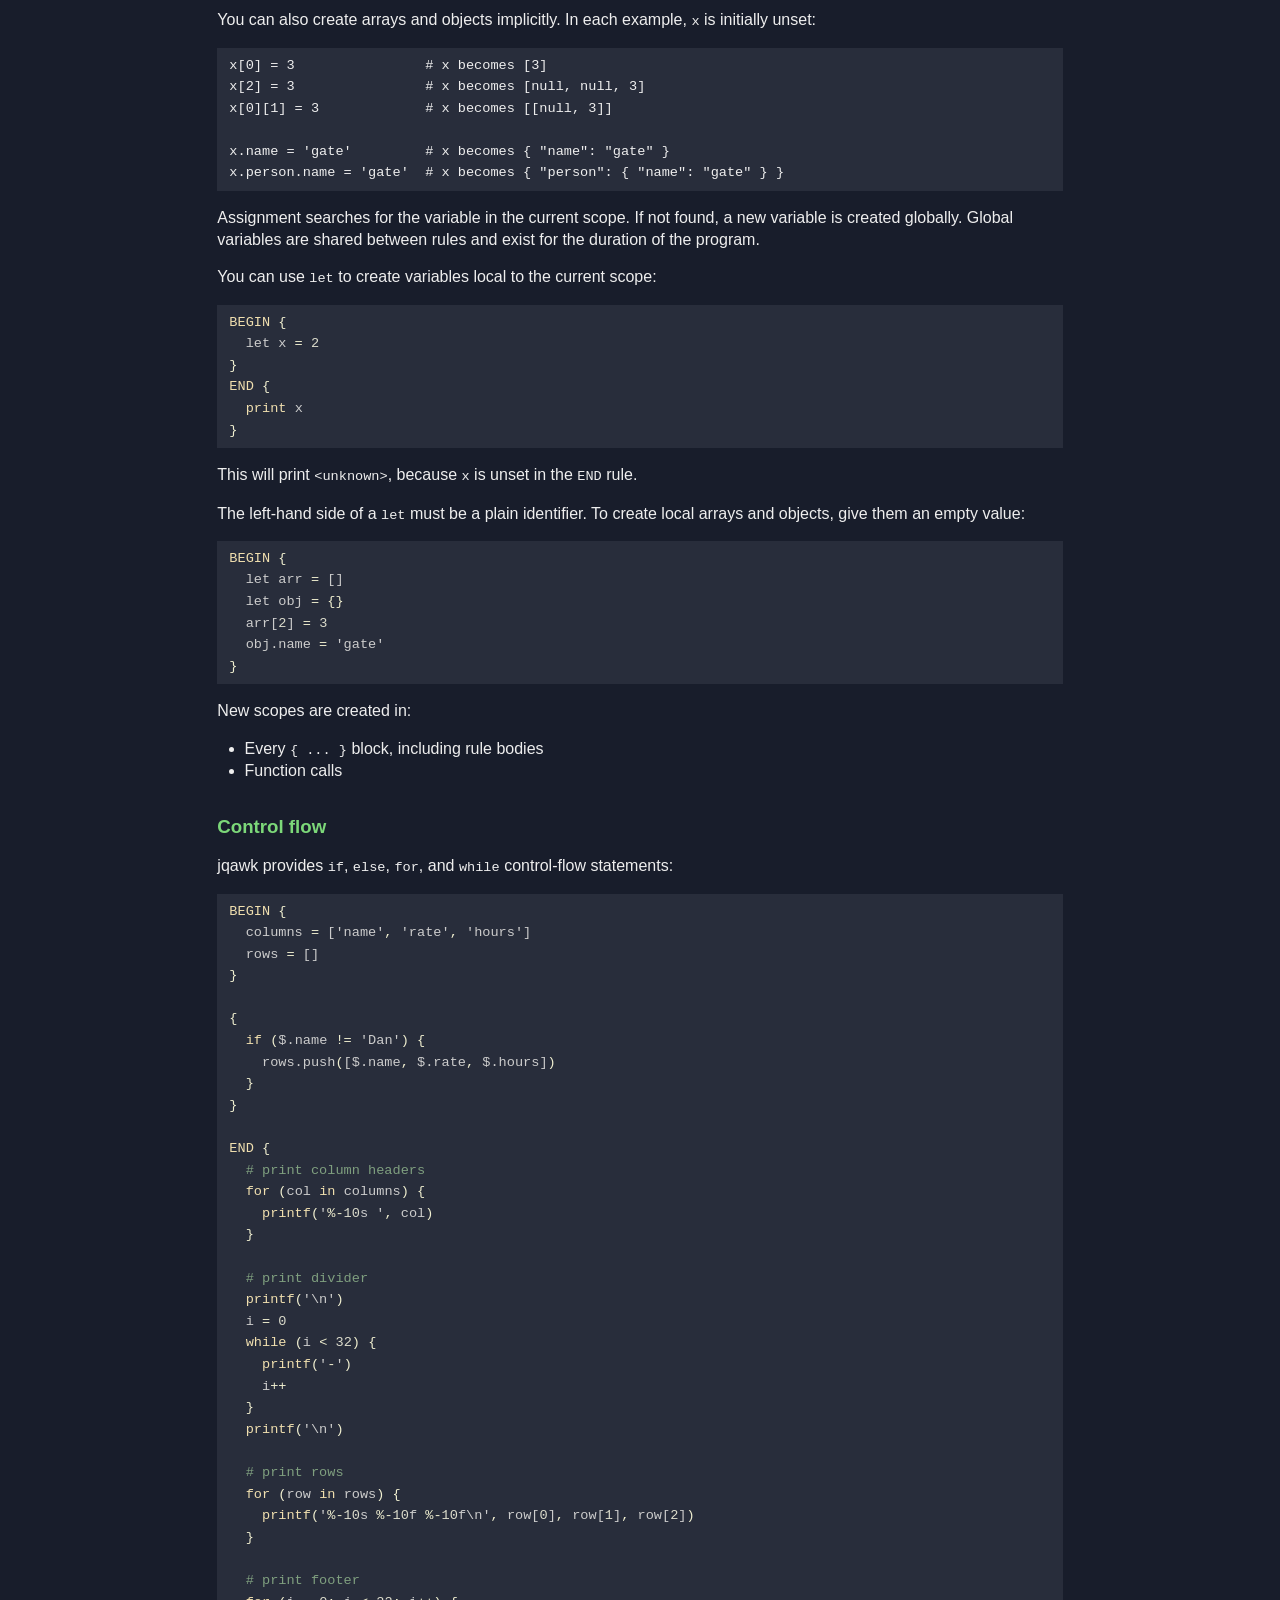
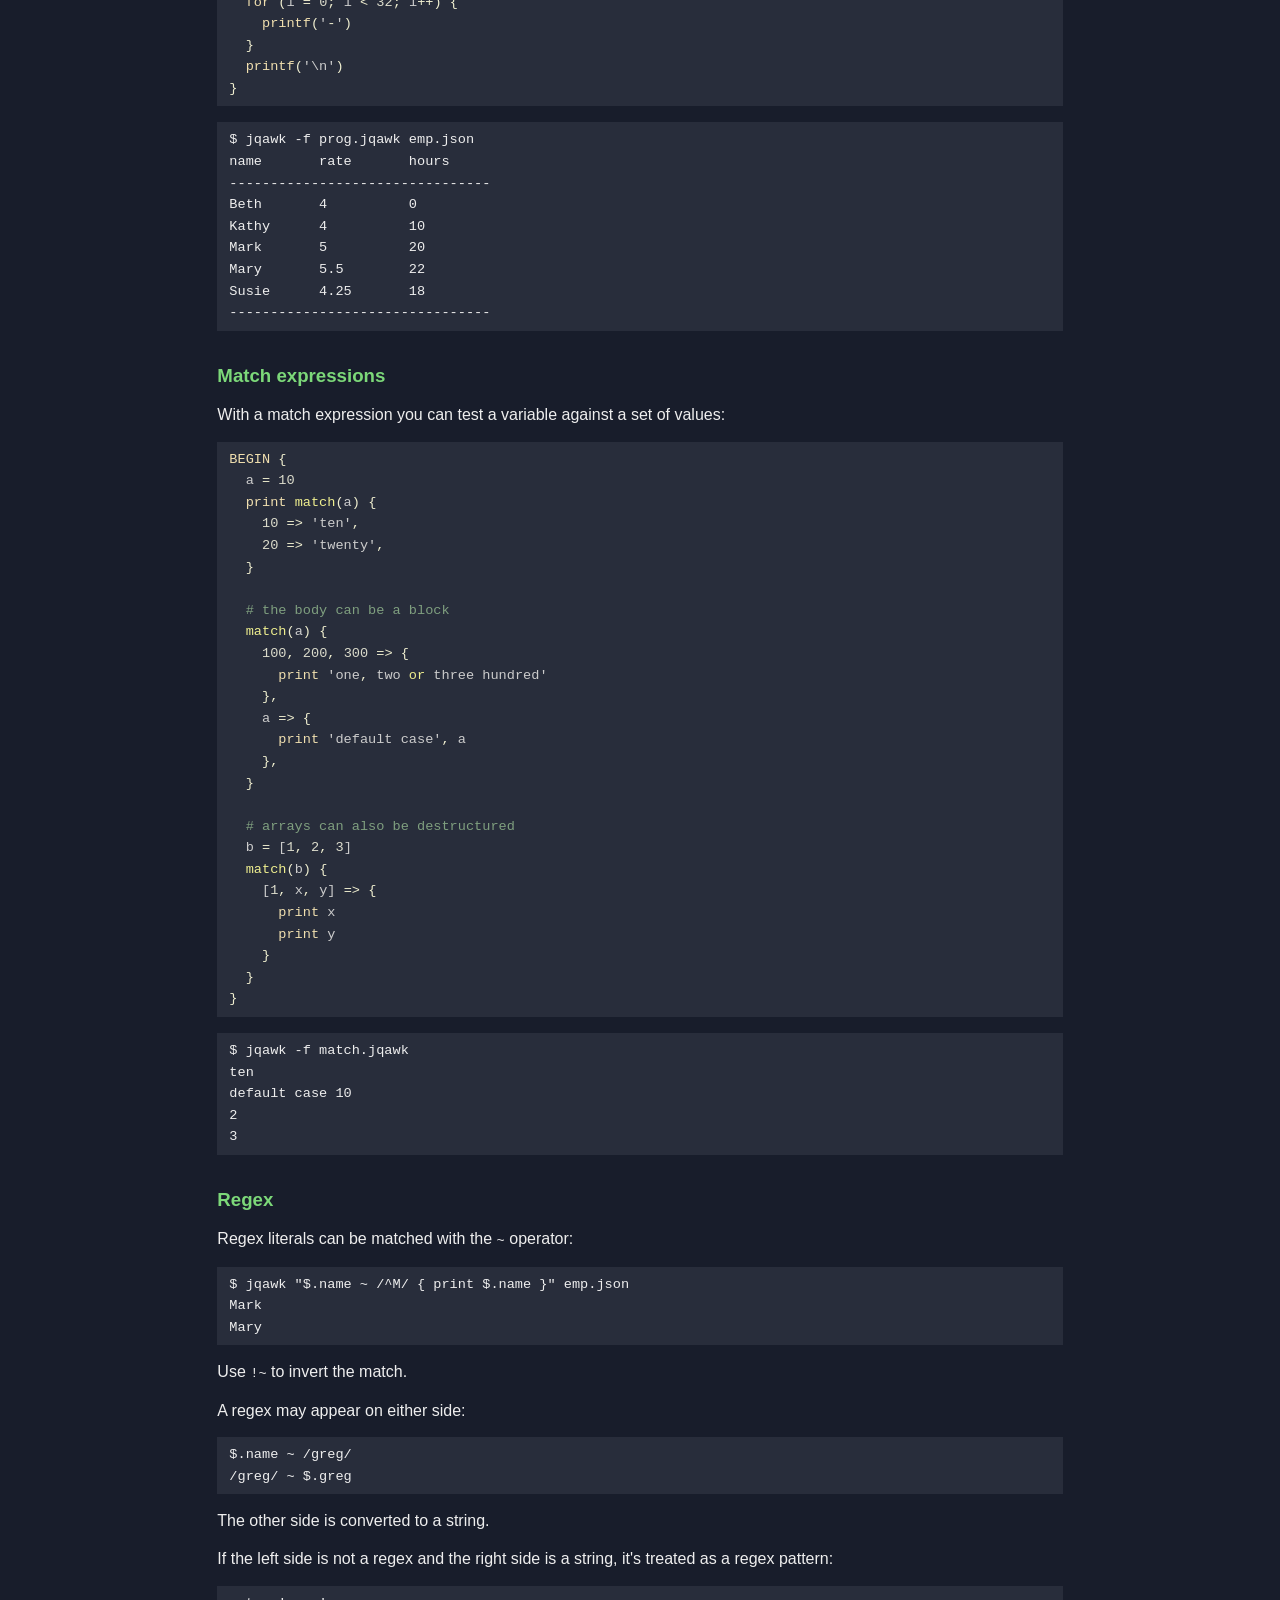
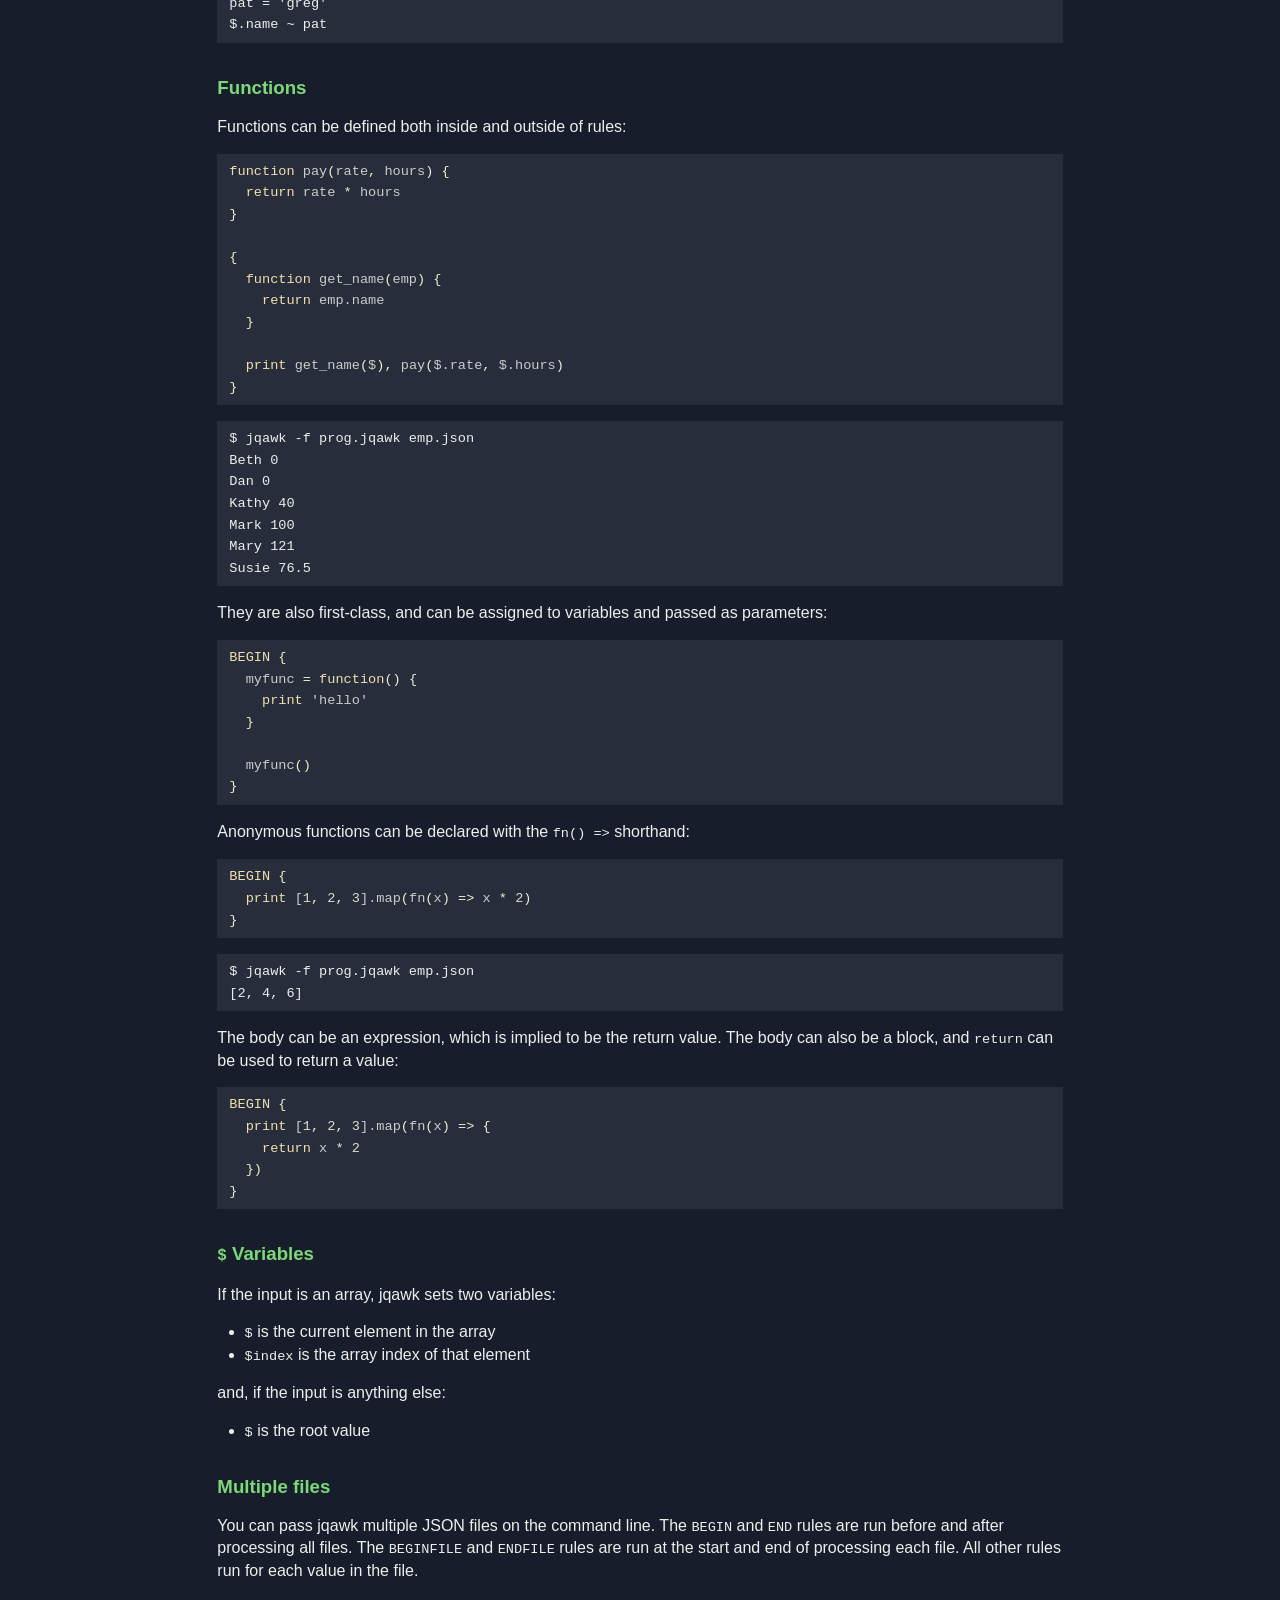
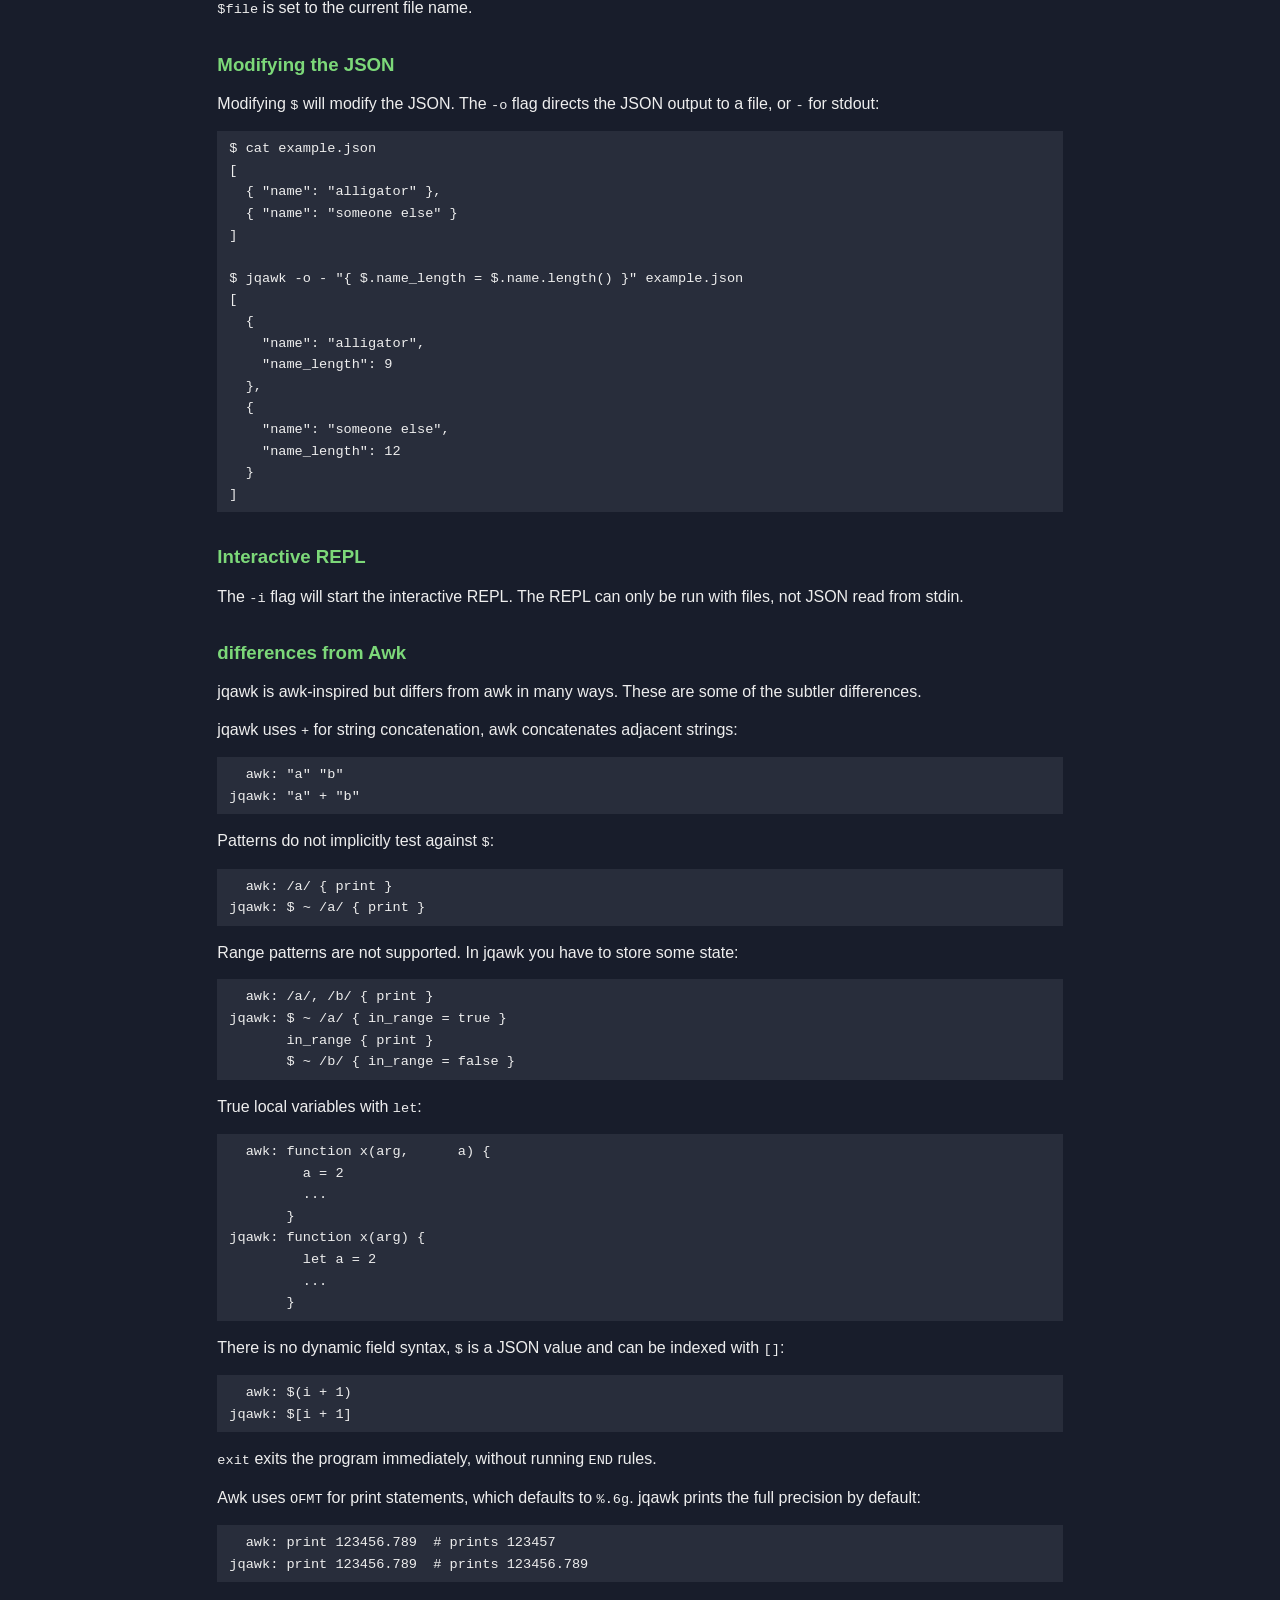
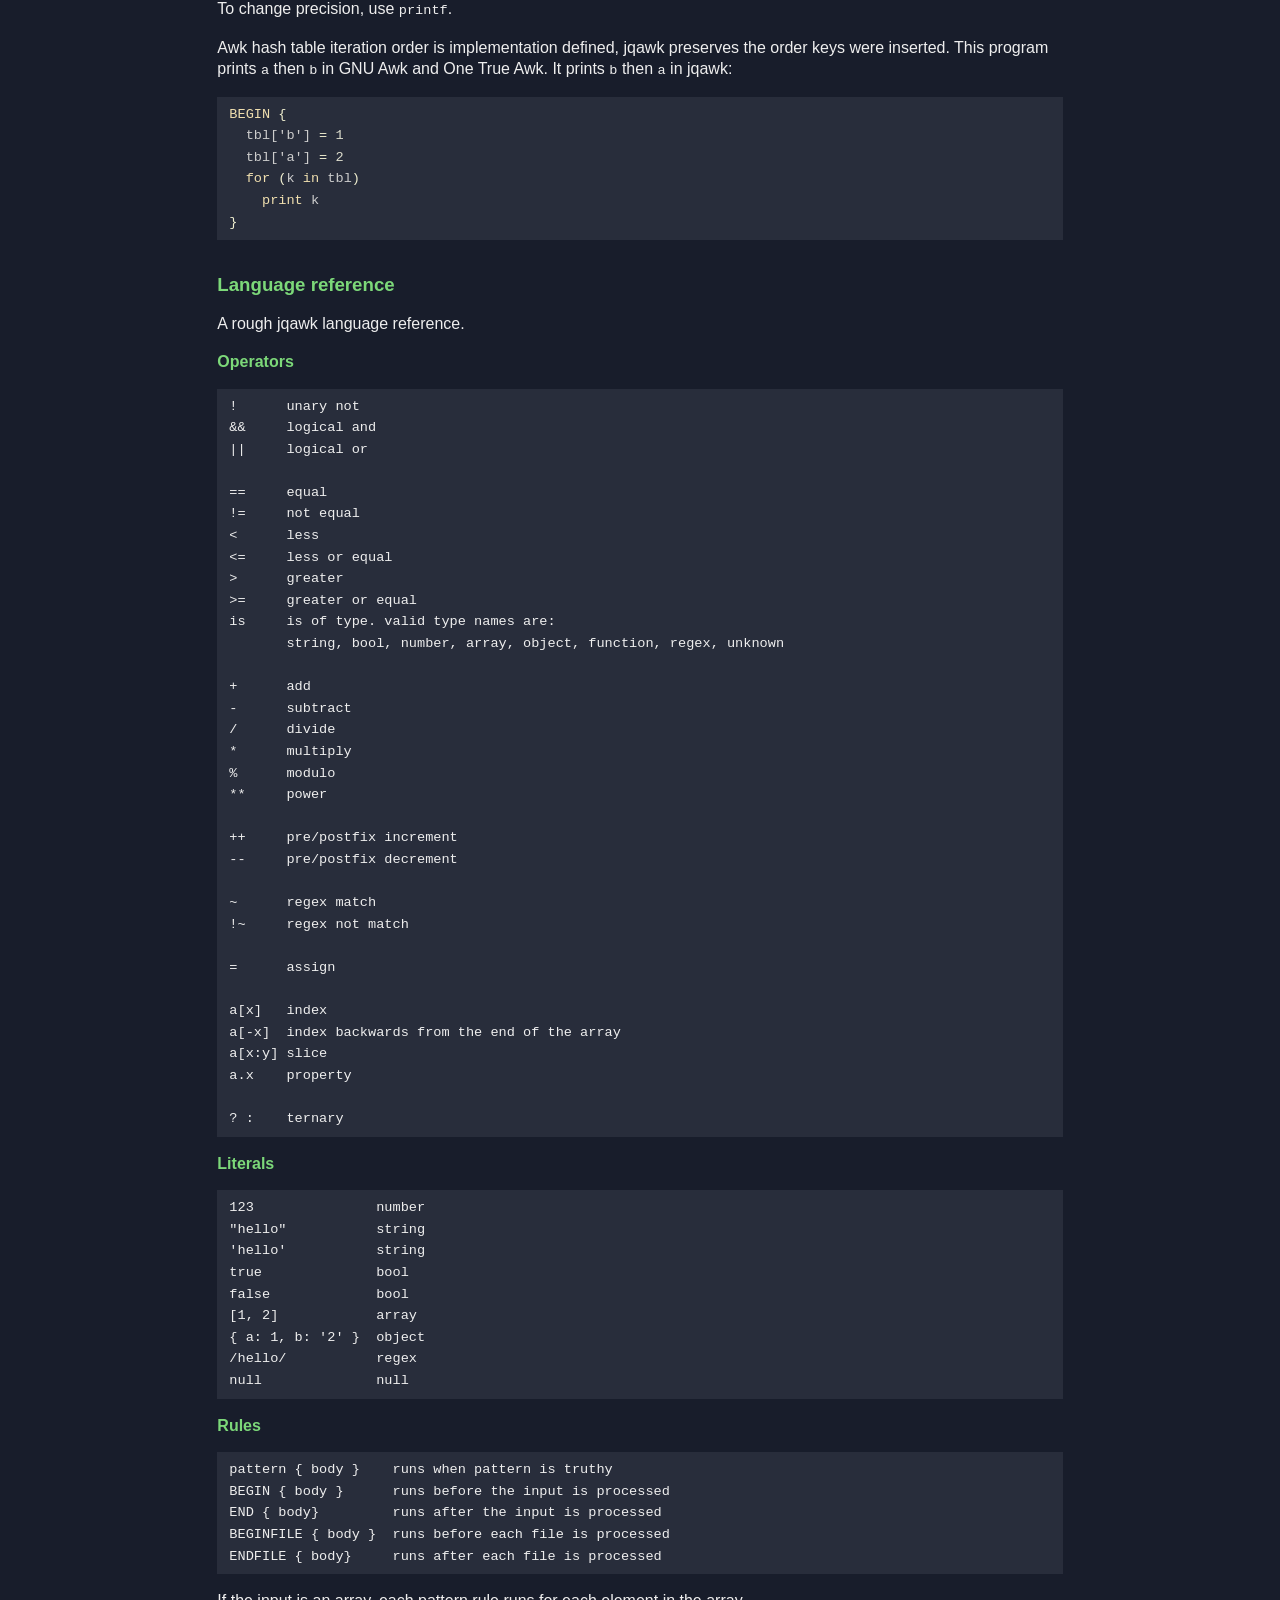
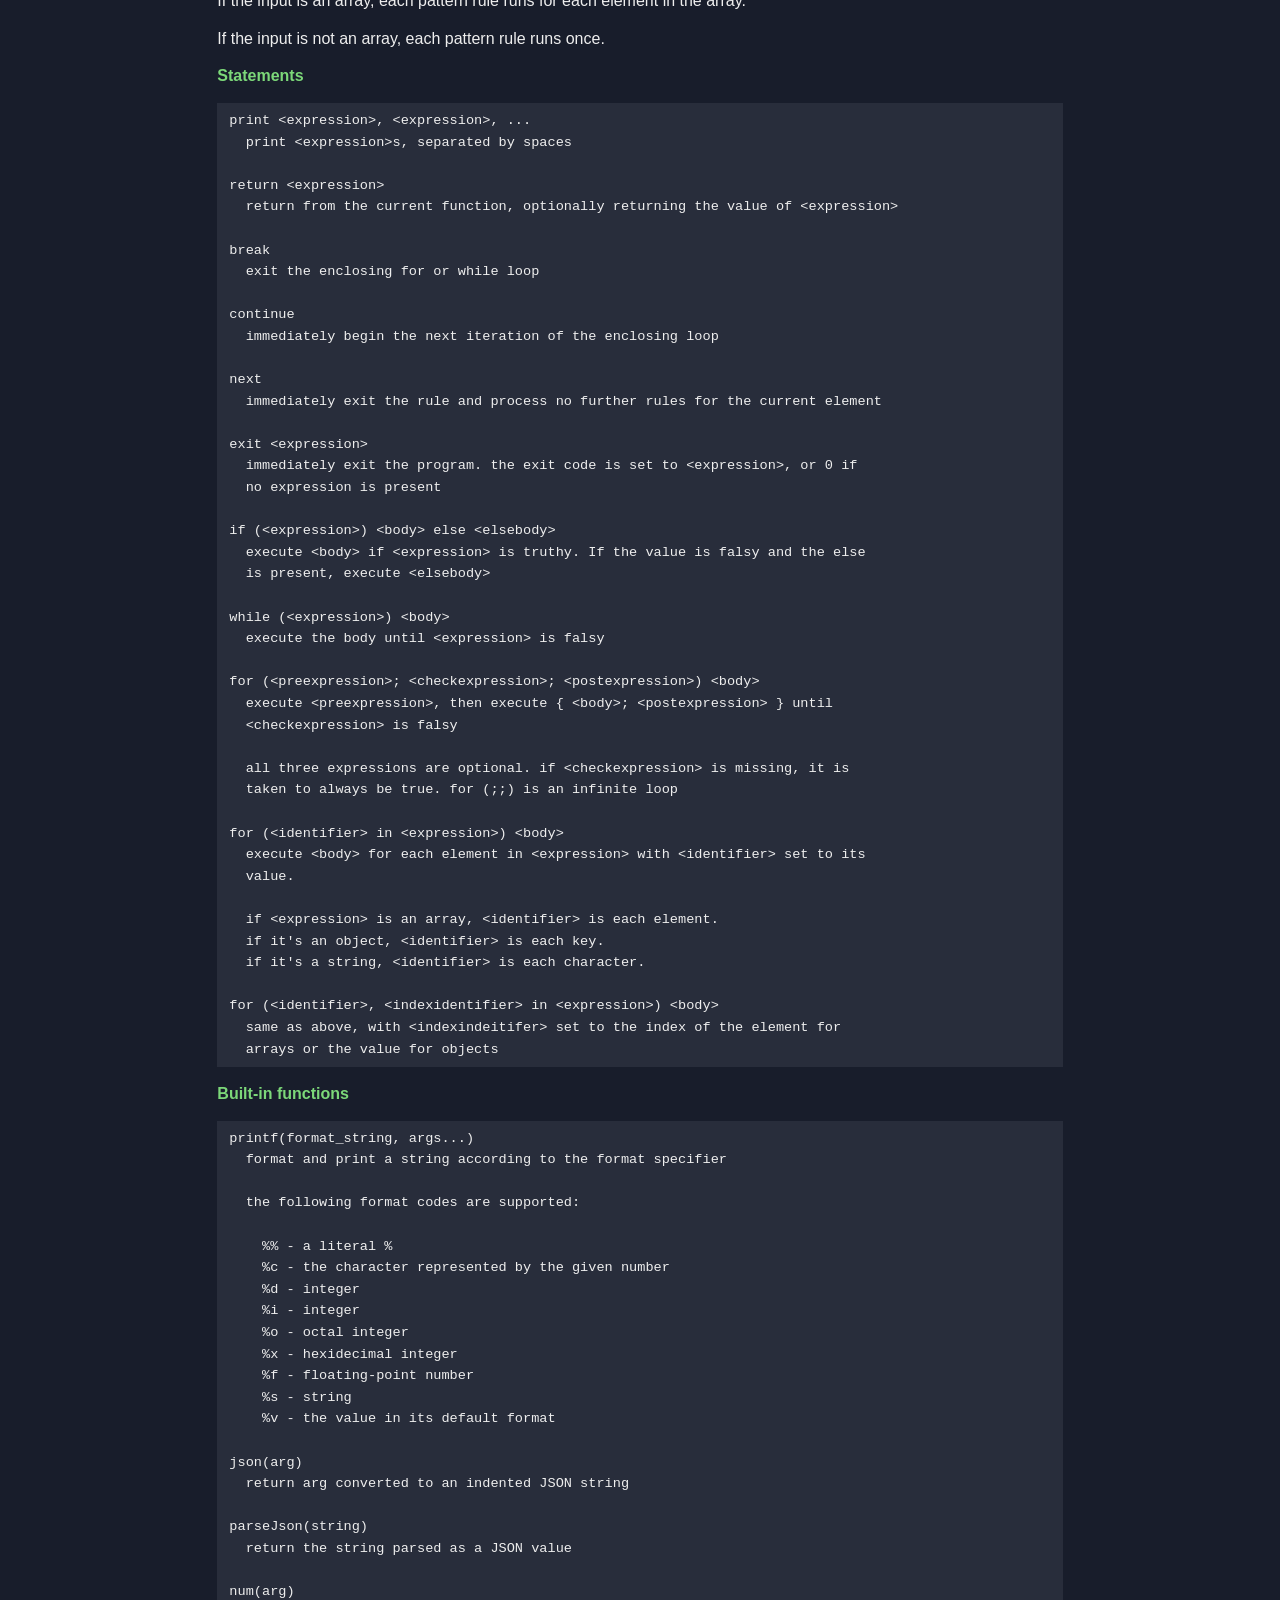
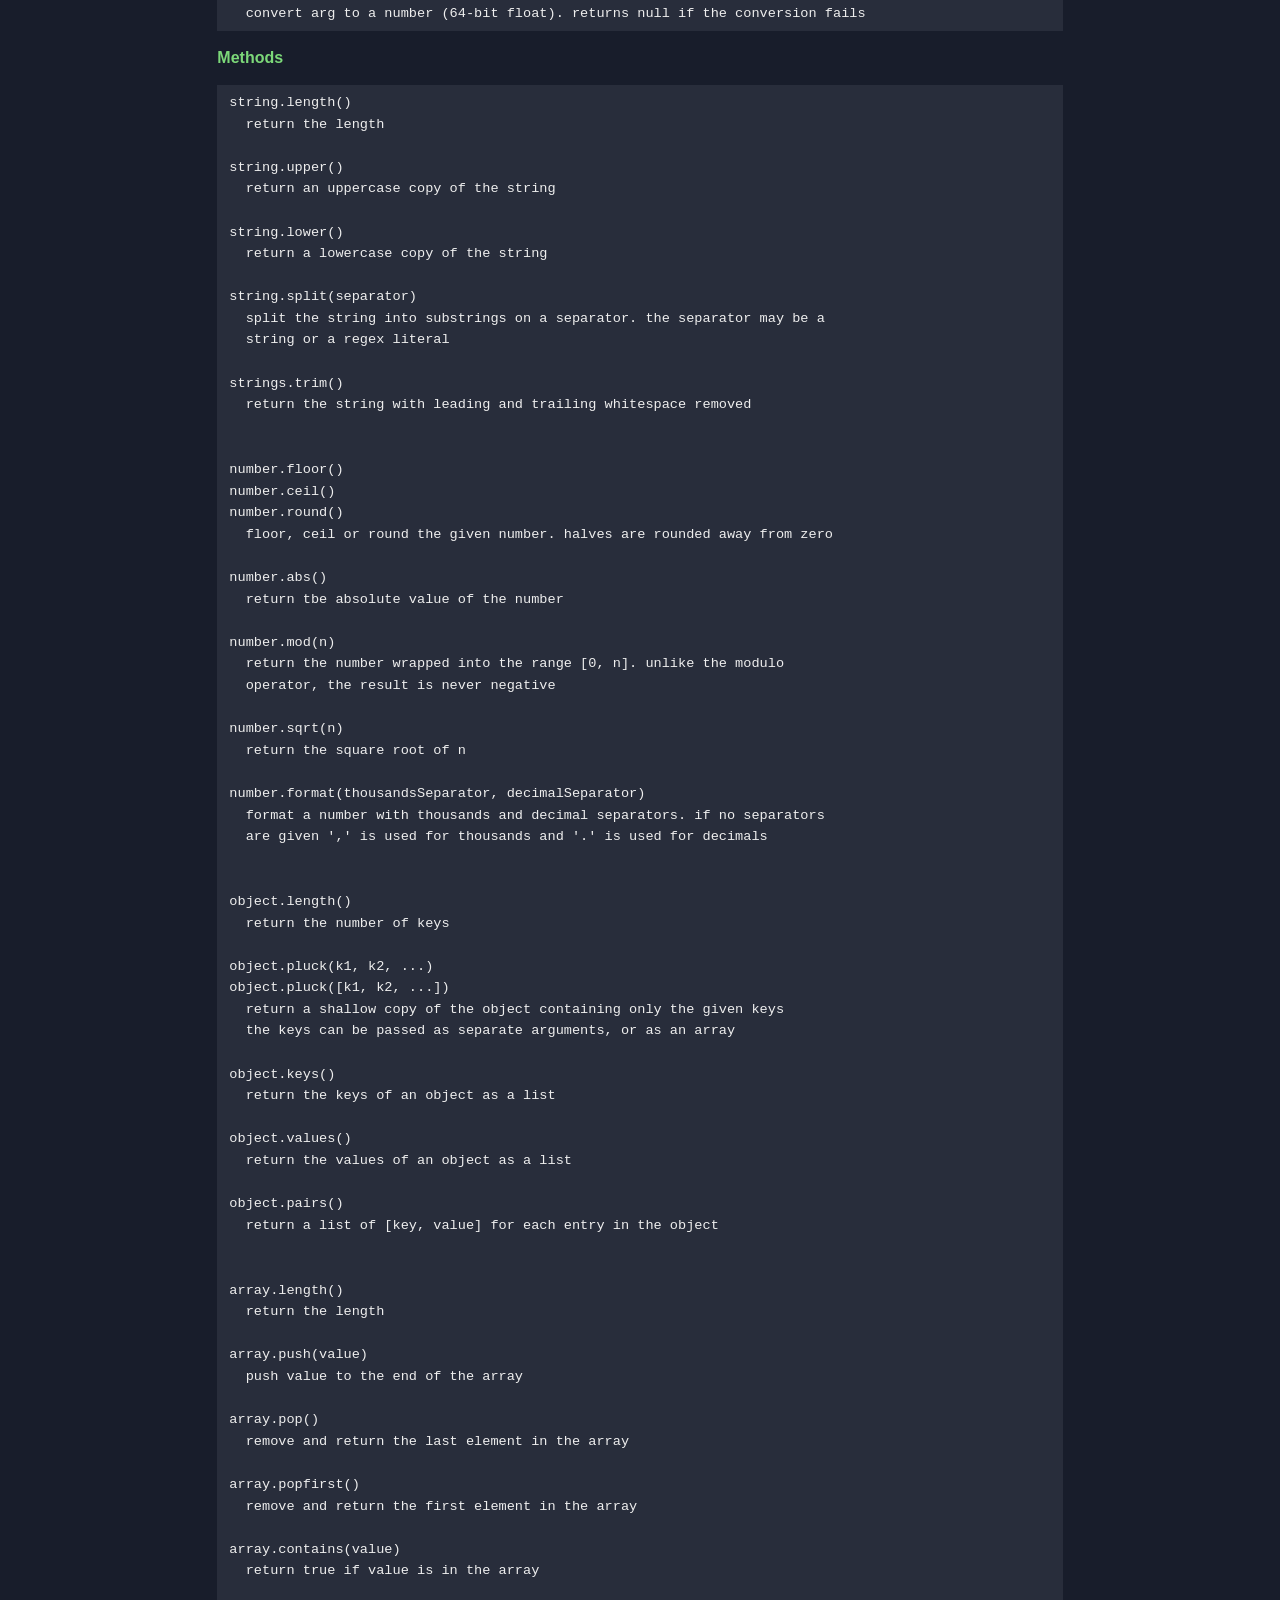
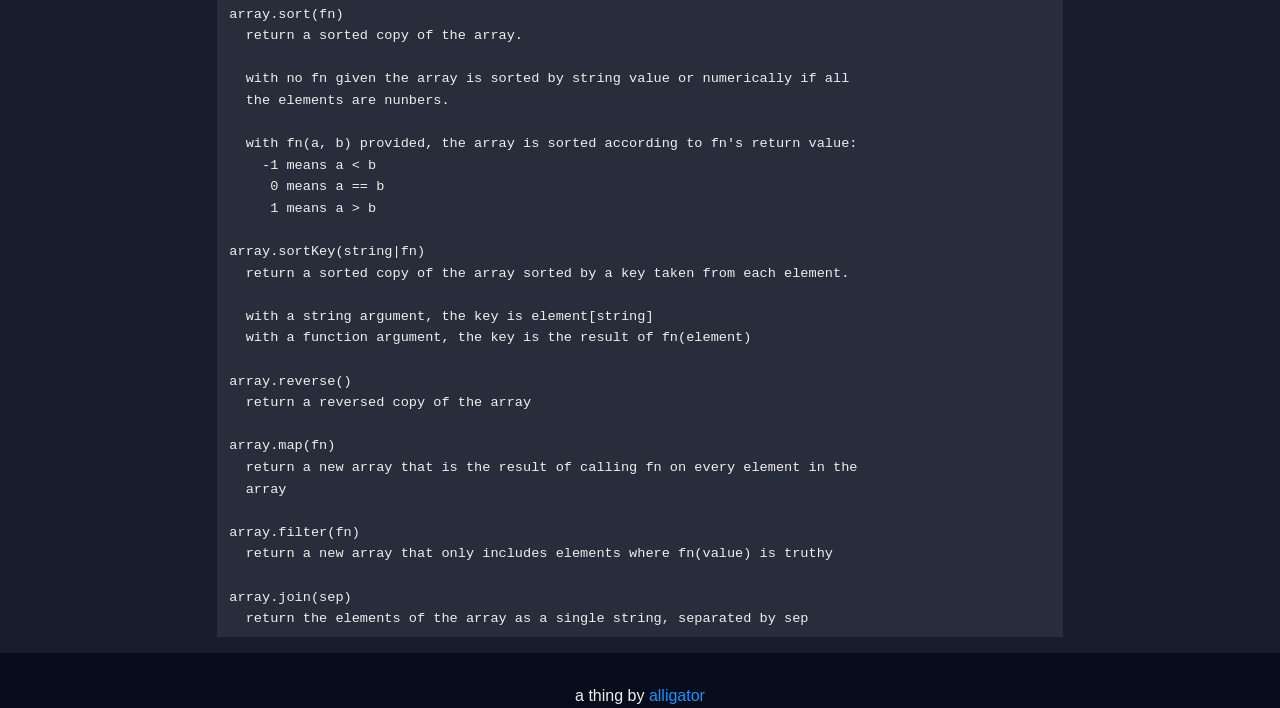
==== commit d16839f9: "add array.join()" ====
--- a/docs/index.html
+++ b/docs/index.html
@@ -360,7 +360,7 @@
 <span id="cb4-3"><a href="#cb4-3" aria-hidden="true" tabindex="-1"></a>  <span class="fu">{</span> <span class="dt">&quot;name&quot;</span><span class="fu">:</span> <span class="st">&quot;Dan&quot;</span><span class="fu">,</span> <span class="dt">&quot;rate&quot;</span><span class="fu">:</span> <span class="fl">3.75</span><span class="fu">,</span> <span class="dt">&quot;hours&quot;</span><span class="fu">:</span> <span class="dv">0</span> <span class="fu">}</span><span class="ot">,</span></span>
 <span id="cb4-4"><a href="#cb4-4" aria-hidden="true" tabindex="-1"></a>  <span class="fu">{</span> <span class="dt">&quot;name&quot;</span><span class="fu">:</span> <span class="st">&quot;Kathy&quot;</span><span class="fu">,</span> <span class="dt">&quot;rate&quot;</span><span class="fu">:</span> <span class="dv">4</span><span class="fu">,</span> <span class="dt">&quot;hours&quot;</span><span class="fu">:</span> <span class="dv">10</span> <span class="fu">}</span><span class="ot">,</span></span>
 <span id="cb4-5"><a href="#cb4-5" aria-hidden="true" tabindex="-1"></a>  <span class="fu">{</span> <span class="dt">&quot;name&quot;</span><span class="fu">:</span> <span class="st">&quot;Mark&quot;</span><span class="fu">,</span> <span class="dt">&quot;rate&quot;</span><span class="fu">:</span> <span class="dv">5</span><span class="fu">,</span> <span class="dt">&quot;hours&quot;</span><span class="fu">:</span> <span class="dv">20</span> <span class="fu">}</span><span class="ot">,</span></span>
-<span id="cb4-6"><a href="#cb4-6" aria-hidden="true" tabindex="-1"></a>  <span class="fu">{</span> <span class="dt">&quot;name&quot;</span><span class="fu">:</span> <span class="st">&quot;Mary&quot;</span><span class="fu">,</span> <span class="dt">&quot;rate&quot;</span><span class="fu">:</span> <span class="fl">5.5</span><span class="fu">,</span> <span class="dt">&quot;hours&quot;</span><span class="fu">:</span> <span class="dv">22</span> <span class="fu">}</span><span class="ot">,</span></span>
+<span id="cb4-6"><a href="#cb4-6" aria-hidden="true" tabindex="-1"></a>  <span class="fu">{</span> <span class="dt">&quot;name&quot;</span><span class="fu">:</span> <span class="st">&quot;Mary&quot;</span><span class="fu">,</span> <span class="dt">&quot;rate&quot;</span><span class="fu">:</span> <span class="fl">5.50</span><span class="fu">,</span> <span class="dt">&quot;hours&quot;</span><span class="fu">:</span> <span class="dv">22</span> <span class="fu">}</span><span class="ot">,</span></span>
 <span id="cb4-7"><a href="#cb4-7" aria-hidden="true" tabindex="-1"></a>  <span class="fu">{</span> <span class="dt">&quot;name&quot;</span><span class="fu">:</span> <span class="st">&quot;Susie&quot;</span><span class="fu">,</span> <span class="dt">&quot;rate&quot;</span><span class="fu">:</span> <span class="fl">4.25</span><span class="fu">,</span> <span class="dt">&quot;hours&quot;</span><span class="fu">:</span> <span class="dv">18</span> <span class="fu">}</span></span>
 <span id="cb4-8"><a href="#cb4-8" aria-hidden="true" tabindex="-1"></a><span class="ot">]</span></span></code></pre></div>
 <p>This will print</p>
@@ -414,8 +414,11 @@
 <p>With this JSON:</p>
 <div class="sourceCode" id="cb8"><pre class="sourceCode json"><code class="sourceCode json"><span id="cb8-1"><a href="#cb8-1" aria-hidden="true" tabindex="-1"></a><span class="fu">{</span></span>
 <span id="cb8-2"><a href="#cb8-2" aria-hidden="true" tabindex="-1"></a>  <span class="dt">&quot;status&quot;</span><span class="fu">:</span> <span class="st">&quot;success&quot;</span><span class="fu">,</span></span>
-<span id="cb8-3"><a href="#cb8-3" aria-hidden="true" tabindex="-1"></a>  <span class="dt">&quot;result&quot;</span><span class="fu">:</span> <span class="ot">[</span><span class="fu">{</span> <span class="dt">&quot;name&quot;</span><span class="fu">:</span> <span class="st">&quot;alligator&quot;</span> <span class="fu">}</span><span class="ot">,</span> <span class="fu">{</span> <span class="dt">&quot;name&quot;</span><span class="fu">:</span> <span class="st">&quot;someone else&quot;</span> <span class="fu">}</span><span class="ot">]</span></span>
-<span id="cb8-4"><a href="#cb8-4" aria-hidden="true" tabindex="-1"></a><span class="fu">}</span></span></code></pre></div>
+<span id="cb8-3"><a href="#cb8-3" aria-hidden="true" tabindex="-1"></a>  <span class="dt">&quot;result&quot;</span><span class="fu">:</span> <span class="ot">[</span></span>
+<span id="cb8-4"><a href="#cb8-4" aria-hidden="true" tabindex="-1"></a>    <span class="fu">{</span> <span class="dt">&quot;name&quot;</span><span class="fu">:</span> <span class="st">&quot;alligator&quot;</span> <span class="fu">}</span><span class="ot">,</span></span>
+<span id="cb8-5"><a href="#cb8-5" aria-hidden="true" tabindex="-1"></a>    <span class="fu">{</span> <span class="dt">&quot;name&quot;</span><span class="fu">:</span> <span class="st">&quot;someone else&quot;</span> <span class="fu">}</span></span>
+<span id="cb8-6"><a href="#cb8-6" aria-hidden="true" tabindex="-1"></a>  <span class="ot">]</span></span>
+<span id="cb8-7"><a href="#cb8-7" aria-hidden="true" tabindex="-1"></a><span class="fu">}</span></span></code></pre></div>
 <p>This command selects the <code>result</code> array as the root
 value:</p>
 <pre class="console"><code>$ jqawk -r &quot;$.result&quot; &quot;{ print $.name }&quot; file.json
@@ -435,46 +438,84 @@
 alligator
 someone else</code></pre>
 </div>
+<h2 id="variables">Variables</h2>
+<p>Variables do not need to be declared first. This sets <code>x</code>
+to 3:</p>
+<pre><code>x = 3</code></pre>
+<p>You can also create arrays and objects implicitly. In each example,
+<code>x</code> is initially unset:</p>
+<pre><code>x[0] = 3                # x becomes [3]
+x[2] = 3                # x becomes [null, null, 3]
+x[0][1] = 3             # x becomes [[null, 3]]
+
+x.name = &#39;gate&#39;         # x becomes { &quot;name&quot;: &quot;gate&quot; }
+x.person.name = &#39;gate&#39;  # x becomes { &quot;person&quot;: { &quot;name&quot;: &quot;gate&quot; } }</code></pre>
+<p>Assignment searches for the variable in the current scope. If not
+found, a new variable is created globally. Global variables are shared
+between rules and exist for the duration of the program.</p>
+<p>You can use <code>let</code> to create variables local to the current
+scope:</p>
+<div class="sourceCode" id="cb13"><pre class="sourceCode awk"><code class="sourceCode awk"><span id="cb13-1"><a href="#cb13-1" aria-hidden="true" tabindex="-1"></a><span class="cf">BEGIN</span> <span class="op">{</span></span>
+<span id="cb13-2"><a href="#cb13-2" aria-hidden="true" tabindex="-1"></a>  let x <span class="op">=</span> <span class="dv">2</span></span>
+<span id="cb13-3"><a href="#cb13-3" aria-hidden="true" tabindex="-1"></a><span class="op">}</span></span>
+<span id="cb13-4"><a href="#cb13-4" aria-hidden="true" tabindex="-1"></a><span class="cf">END</span> <span class="op">{</span></span>
+<span id="cb13-5"><a href="#cb13-5" aria-hidden="true" tabindex="-1"></a>  <span class="kw">print</span> x</span>
+<span id="cb13-6"><a href="#cb13-6" aria-hidden="true" tabindex="-1"></a><span class="op">}</span></span></code></pre></div>
+<p>This will print <code>&lt;unknown&gt;</code>, because <code>x</code>
+is unset in the <code>END</code> rule.</p>
+<p>The left-hand side of a <code>let</code> must be a plain identifier.
+To create local arrays and objects, give them an empty value:</p>
+<div class="sourceCode" id="cb14"><pre class="sourceCode awk"><code class="sourceCode awk"><span id="cb14-1"><a href="#cb14-1" aria-hidden="true" tabindex="-1"></a><span class="cf">BEGIN</span> <span class="op">{</span></span>
+<span id="cb14-2"><a href="#cb14-2" aria-hidden="true" tabindex="-1"></a>  let arr <span class="op">=</span> []</span>
+<span id="cb14-3"><a href="#cb14-3" aria-hidden="true" tabindex="-1"></a>  let obj <span class="op">=</span> <span class="op">{}</span></span>
+<span id="cb14-4"><a href="#cb14-4" aria-hidden="true" tabindex="-1"></a>  arr[<span class="dv">2</span>] <span class="op">=</span> <span class="dv">3</span></span>
+<span id="cb14-5"><a href="#cb14-5" aria-hidden="true" tabindex="-1"></a>  obj.name <span class="op">=</span> &#39;gate&#39;</span>
+<span id="cb14-6"><a href="#cb14-6" aria-hidden="true" tabindex="-1"></a><span class="op">}</span></span></code></pre></div>
+<p>New scopes are created in:</p>
+<ul>
+<li>Every <code>{ ... }</code> block, including rule bodies</li>
+<li>Function calls</li>
+</ul>
 <h2 id="control-flow">Control flow</h2>
 <p>jqawk provides <code>if</code>, <code>else</code>, <code>for</code>,
 and <code>while</code> control-flow statements:</p>
-<div class="sourceCode" id="cb11"><pre class="sourceCode awk"><code class="sourceCode awk"><span id="cb11-1"><a href="#cb11-1" aria-hidden="true" tabindex="-1"></a><span class="cf">BEGIN</span> <span class="op">{</span></span>
-<span id="cb11-2"><a href="#cb11-2" aria-hidden="true" tabindex="-1"></a>  columns <span class="op">=</span> [&#39;name&#39;<span class="op">,</span> &#39;rate&#39;<span class="op">,</span> &#39;hours&#39;]</span>
-<span id="cb11-3"><a href="#cb11-3" aria-hidden="true" tabindex="-1"></a>  rows <span class="op">=</span> []</span>
-<span id="cb11-4"><a href="#cb11-4" aria-hidden="true" tabindex="-1"></a><span class="op">}</span></span>
-<span id="cb11-5"><a href="#cb11-5" aria-hidden="true" tabindex="-1"></a></span>
-<span id="cb11-6"><a href="#cb11-6" aria-hidden="true" tabindex="-1"></a><span class="op">{</span></span>
-<span id="cb11-7"><a href="#cb11-7" aria-hidden="true" tabindex="-1"></a>  <span class="cf">if</span> <span class="op">(</span>$.name <span class="op">!=</span> &#39;Dan&#39;<span class="op">)</span> <span class="op">{</span></span>
-<span id="cb11-8"><a href="#cb11-8" aria-hidden="true" tabindex="-1"></a>    rows.push<span class="op">(</span>[$.name<span class="op">,</span> $.rate<span class="op">,</span> $.hours]<span class="op">)</span></span>
-<span id="cb11-9"><a href="#cb11-9" aria-hidden="true" tabindex="-1"></a>  <span class="op">}</span></span>
-<span id="cb11-10"><a href="#cb11-10" aria-hidden="true" tabindex="-1"></a><span class="op">}</span></span>
-<span id="cb11-11"><a href="#cb11-11" aria-hidden="true" tabindex="-1"></a></span>
-<span id="cb11-12"><a href="#cb11-12" aria-hidden="true" tabindex="-1"></a><span class="cf">END</span> <span class="op">{</span></span>
-<span id="cb11-13"><a href="#cb11-13" aria-hidden="true" tabindex="-1"></a>  <span class="co"># print column headers</span></span>
-<span id="cb11-14"><a href="#cb11-14" aria-hidden="true" tabindex="-1"></a>  <span class="cf">for</span> <span class="op">(</span>col <span class="kw">in</span> columns<span class="op">)</span> <span class="op">{</span></span>
-<span id="cb11-15"><a href="#cb11-15" aria-hidden="true" tabindex="-1"></a>    <span class="kw">printf</span><span class="op">(</span>&#39;<span class="op">%-</span><span class="dv">10</span>s &#39;<span class="op">,</span> col<span class="op">)</span></span>
-<span id="cb11-16"><a href="#cb11-16" aria-hidden="true" tabindex="-1"></a>  <span class="op">}</span></span>
-<span id="cb11-17"><a href="#cb11-17" aria-hidden="true" tabindex="-1"></a></span>
-<span id="cb11-18"><a href="#cb11-18" aria-hidden="true" tabindex="-1"></a>  <span class="co"># print divider</span></span>
-<span id="cb11-19"><a href="#cb11-19" aria-hidden="true" tabindex="-1"></a>  <span class="kw">printf</span><span class="op">(</span>&#39;\n&#39;<span class="op">)</span></span>
-<span id="cb11-20"><a href="#cb11-20" aria-hidden="true" tabindex="-1"></a>  i <span class="op">=</span> <span class="dv">0</span></span>
-<span id="cb11-21"><a href="#cb11-21" aria-hidden="true" tabindex="-1"></a>  <span class="cf">while</span> <span class="op">(</span>i <span class="op">&lt;</span> <span class="dv">32</span><span class="op">)</span> <span class="op">{</span></span>
-<span id="cb11-22"><a href="#cb11-22" aria-hidden="true" tabindex="-1"></a>    <span class="kw">printf</span><span class="op">(</span>&#39;<span class="op">-</span>&#39;<span class="op">)</span></span>
-<span id="cb11-23"><a href="#cb11-23" aria-hidden="true" tabindex="-1"></a>    i<span class="op">++</span></span>
-<span id="cb11-24"><a href="#cb11-24" aria-hidden="true" tabindex="-1"></a>  <span class="op">}</span></span>
-<span id="cb11-25"><a href="#cb11-25" aria-hidden="true" tabindex="-1"></a>  <span class="kw">printf</span><span class="op">(</span>&#39;\n&#39;<span class="op">)</span></span>
-<span id="cb11-26"><a href="#cb11-26" aria-hidden="true" tabindex="-1"></a></span>
-<span id="cb11-27"><a href="#cb11-27" aria-hidden="true" tabindex="-1"></a>  <span class="co"># print rows</span></span>
-<span id="cb11-28"><a href="#cb11-28" aria-hidden="true" tabindex="-1"></a>  <span class="cf">for</span> <span class="op">(</span>row <span class="kw">in</span> rows<span class="op">)</span> <span class="op">{</span></span>
-<span id="cb11-29"><a href="#cb11-29" aria-hidden="true" tabindex="-1"></a>    <span class="kw">printf</span><span class="op">(</span>&#39;<span class="op">%-</span><span class="dv">10</span>s <span class="op">%-</span><span class="dv">10</span>f <span class="op">%-</span><span class="dv">10</span>f\n&#39;<span class="op">,</span> row[<span class="dv">0</span>]<span class="op">,</span> row[<span class="dv">1</span>]<span class="op">,</span> row[<span class="dv">2</span>]<span class="op">)</span></span>
-<span id="cb11-30"><a href="#cb11-30" aria-hidden="true" tabindex="-1"></a>  <span class="op">}</span></span>
-<span id="cb11-31"><a href="#cb11-31" aria-hidden="true" tabindex="-1"></a></span>
-<span id="cb11-32"><a href="#cb11-32" aria-hidden="true" tabindex="-1"></a>  <span class="co"># print footer</span></span>
-<span id="cb11-33"><a href="#cb11-33" aria-hidden="true" tabindex="-1"></a>  <span class="cf">for</span> <span class="op">(</span>i <span class="op">=</span> <span class="dv">0</span><span class="op">;</span> i <span class="op">&lt;</span> <span class="dv">32</span><span class="op">;</span> i<span class="op">++)</span> <span class="op">{</span></span>
-<span id="cb11-34"><a href="#cb11-34" aria-hidden="true" tabindex="-1"></a>    <span class="kw">printf</span><span class="op">(</span>&#39;<span class="op">-</span>&#39;<span class="op">)</span></span>
-<span id="cb11-35"><a href="#cb11-35" aria-hidden="true" tabindex="-1"></a>  <span class="op">}</span></span>
-<span id="cb11-36"><a href="#cb11-36" aria-hidden="true" tabindex="-1"></a>  <span class="kw">printf</span><span class="op">(</span>&#39;\n&#39;<span class="op">)</span></span>
-<span id="cb11-37"><a href="#cb11-37" aria-hidden="true" tabindex="-1"></a><span class="op">}</span></span></code></pre></div>
+<div class="sourceCode" id="cb15"><pre class="sourceCode awk"><code class="sourceCode awk"><span id="cb15-1"><a href="#cb15-1" aria-hidden="true" tabindex="-1"></a><span class="cf">BEGIN</span> <span class="op">{</span></span>
+<span id="cb15-2"><a href="#cb15-2" aria-hidden="true" tabindex="-1"></a>  columns <span class="op">=</span> [&#39;name&#39;<span class="op">,</span> &#39;rate&#39;<span class="op">,</span> &#39;hours&#39;]</span>
+<span id="cb15-3"><a href="#cb15-3" aria-hidden="true" tabindex="-1"></a>  rows <span class="op">=</span> []</span>
+<span id="cb15-4"><a href="#cb15-4" aria-hidden="true" tabindex="-1"></a><span class="op">}</span></span>
+<span id="cb15-5"><a href="#cb15-5" aria-hidden="true" tabindex="-1"></a></span>
+<span id="cb15-6"><a href="#cb15-6" aria-hidden="true" tabindex="-1"></a><span class="op">{</span></span>
+<span id="cb15-7"><a href="#cb15-7" aria-hidden="true" tabindex="-1"></a>  <span class="cf">if</span> <span class="op">(</span>$.name <span class="op">!=</span> &#39;Dan&#39;<span class="op">)</span> <span class="op">{</span></span>
+<span id="cb15-8"><a href="#cb15-8" aria-hidden="true" tabindex="-1"></a>    rows.push<span class="op">(</span>[$.name<span class="op">,</span> $.rate<span class="op">,</span> $.hours]<span class="op">)</span></span>
+<span id="cb15-9"><a href="#cb15-9" aria-hidden="true" tabindex="-1"></a>  <span class="op">}</span></span>
+<span id="cb15-10"><a href="#cb15-10" aria-hidden="true" tabindex="-1"></a><span class="op">}</span></span>
+<span id="cb15-11"><a href="#cb15-11" aria-hidden="true" tabindex="-1"></a></span>
+<span id="cb15-12"><a href="#cb15-12" aria-hidden="true" tabindex="-1"></a><span class="cf">END</span> <span class="op">{</span></span>
+<span id="cb15-13"><a href="#cb15-13" aria-hidden="true" tabindex="-1"></a>  <span class="co"># print column headers</span></span>
+<span id="cb15-14"><a href="#cb15-14" aria-hidden="true" tabindex="-1"></a>  <span class="cf">for</span> <span class="op">(</span>col <span class="kw">in</span> columns<span class="op">)</span> <span class="op">{</span></span>
+<span id="cb15-15"><a href="#cb15-15" aria-hidden="true" tabindex="-1"></a>    <span class="kw">printf</span><span class="op">(</span>&#39;<span class="op">%-</span><span class="dv">10</span>s &#39;<span class="op">,</span> col<span class="op">)</span></span>
+<span id="cb15-16"><a href="#cb15-16" aria-hidden="true" tabindex="-1"></a>  <span class="op">}</span></span>
+<span id="cb15-17"><a href="#cb15-17" aria-hidden="true" tabindex="-1"></a></span>
+<span id="cb15-18"><a href="#cb15-18" aria-hidden="true" tabindex="-1"></a>  <span class="co"># print divider</span></span>
+<span id="cb15-19"><a href="#cb15-19" aria-hidden="true" tabindex="-1"></a>  <span class="kw">printf</span><span class="op">(</span>&#39;\n&#39;<span class="op">)</span></span>
+<span id="cb15-20"><a href="#cb15-20" aria-hidden="true" tabindex="-1"></a>  i <span class="op">=</span> <span class="dv">0</span></span>
+<span id="cb15-21"><a href="#cb15-21" aria-hidden="true" tabindex="-1"></a>  <span class="cf">while</span> <span class="op">(</span>i <span class="op">&lt;</span> <span class="dv">32</span><span class="op">)</span> <span class="op">{</span></span>
+<span id="cb15-22"><a href="#cb15-22" aria-hidden="true" tabindex="-1"></a>    <span class="kw">printf</span><span class="op">(</span>&#39;<span class="op">-</span>&#39;<span class="op">)</span></span>
+<span id="cb15-23"><a href="#cb15-23" aria-hidden="true" tabindex="-1"></a>    i<span class="op">++</span></span>
+<span id="cb15-24"><a href="#cb15-24" aria-hidden="true" tabindex="-1"></a>  <span class="op">}</span></span>
+<span id="cb15-25"><a href="#cb15-25" aria-hidden="true" tabindex="-1"></a>  <span class="kw">printf</span><span class="op">(</span>&#39;\n&#39;<span class="op">)</span></span>
+<span id="cb15-26"><a href="#cb15-26" aria-hidden="true" tabindex="-1"></a></span>
+<span id="cb15-27"><a href="#cb15-27" aria-hidden="true" tabindex="-1"></a>  <span class="co"># print rows</span></span>
+<span id="cb15-28"><a href="#cb15-28" aria-hidden="true" tabindex="-1"></a>  <span class="cf">for</span> <span class="op">(</span>row <span class="kw">in</span> rows<span class="op">)</span> <span class="op">{</span></span>
+<span id="cb15-29"><a href="#cb15-29" aria-hidden="true" tabindex="-1"></a>    <span class="kw">printf</span><span class="op">(</span>&#39;<span class="op">%-</span><span class="dv">10</span>s <span class="op">%-</span><span class="dv">10</span>f <span class="op">%-</span><span class="dv">10</span>f\n&#39;<span class="op">,</span> row[<span class="dv">0</span>]<span class="op">,</span> row[<span class="dv">1</span>]<span class="op">,</span> row[<span class="dv">2</span>]<span class="op">)</span></span>
+<span id="cb15-30"><a href="#cb15-30" aria-hidden="true" tabindex="-1"></a>  <span class="op">}</span></span>
+<span id="cb15-31"><a href="#cb15-31" aria-hidden="true" tabindex="-1"></a>  </span>
+<span id="cb15-32"><a href="#cb15-32" aria-hidden="true" tabindex="-1"></a>  <span class="co"># print footer</span></span>
+<span id="cb15-33"><a href="#cb15-33" aria-hidden="true" tabindex="-1"></a>  <span class="cf">for</span> <span class="op">(</span>i <span class="op">=</span> <span class="dv">0</span><span class="op">;</span> i <span class="op">&lt;</span> <span class="dv">32</span><span class="op">;</span> i<span class="op">++)</span> <span class="op">{</span></span>
+<span id="cb15-34"><a href="#cb15-34" aria-hidden="true" tabindex="-1"></a>    <span class="kw">printf</span><span class="op">(</span>&#39;<span class="op">-</span>&#39;<span class="op">)</span></span>
+<span id="cb15-35"><a href="#cb15-35" aria-hidden="true" tabindex="-1"></a>  <span class="op">}</span></span>
+<span id="cb15-36"><a href="#cb15-36" aria-hidden="true" tabindex="-1"></a>  <span class="kw">printf</span><span class="op">(</span>&#39;\n&#39;<span class="op">)</span></span>
+<span id="cb15-37"><a href="#cb15-37" aria-hidden="true" tabindex="-1"></a><span class="op">}</span></span></code></pre></div>
 <pre class="shellsession"><code>$ jqawk -f prog.jqawk emp.json
 name       rate       hours
 --------------------------------
@@ -487,57 +528,64 @@
 <h2 id="match-expressions">Match expressions</h2>
 <p>With a match expression you can test a variable against a set of
 values:</p>
-<div class="sourceCode" id="cb13"><pre class="sourceCode awk"><code class="sourceCode awk"><span id="cb13-1"><a href="#cb13-1" aria-hidden="true" tabindex="-1"></a><span class="cf">BEGIN</span> <span class="op">{</span></span>
-<span id="cb13-2"><a href="#cb13-2" aria-hidden="true" tabindex="-1"></a>  a <span class="op">=</span> <span class="dv">10</span></span>
-<span id="cb13-3"><a href="#cb13-3" aria-hidden="true" tabindex="-1"></a>  <span class="kw">print</span> <span class="fu">match</span><span class="op">(</span>a<span class="op">)</span> <span class="op">{</span></span>
-<span id="cb13-4"><a href="#cb13-4" aria-hidden="true" tabindex="-1"></a>    <span class="dv">10</span> <span class="op">=&gt;</span> &#39;ten&#39;<span class="op">,</span></span>
-<span id="cb13-5"><a href="#cb13-5" aria-hidden="true" tabindex="-1"></a>    <span class="dv">20</span> <span class="op">=&gt;</span> &#39;twenty&#39;<span class="op">,</span></span>
-<span id="cb13-6"><a href="#cb13-6" aria-hidden="true" tabindex="-1"></a>  <span class="op">}</span></span>
-<span id="cb13-7"><a href="#cb13-7" aria-hidden="true" tabindex="-1"></a></span>
-<span id="cb13-8"><a href="#cb13-8" aria-hidden="true" tabindex="-1"></a>  <span class="co"># the body can be a block</span></span>
-<span id="cb13-9"><a href="#cb13-9" aria-hidden="true" tabindex="-1"></a>  <span class="fu">match</span><span class="op">(</span>a<span class="op">)</span> <span class="op">{</span></span>
-<span id="cb13-10"><a href="#cb13-10" aria-hidden="true" tabindex="-1"></a>    <span class="dv">100</span><span class="op">,</span> <span class="dv">200</span><span class="op">,</span> <span class="dv">300</span> <span class="op">=&gt;</span> <span class="op">{</span></span>
-<span id="cb13-11"><a href="#cb13-11" aria-hidden="true" tabindex="-1"></a>      <span class="kw">print</span> &#39;one<span class="op">,</span> two <span class="fu">or</span> three hundred&#39;</span>
-<span id="cb13-12"><a href="#cb13-12" aria-hidden="true" tabindex="-1"></a>    <span class="op">},</span></span>
-<span id="cb13-13"><a href="#cb13-13" aria-hidden="true" tabindex="-1"></a>    a <span class="op">=&gt;</span> <span class="op">{</span></span>
-<span id="cb13-14"><a href="#cb13-14" aria-hidden="true" tabindex="-1"></a>      <span class="kw">print</span> &#39;default case&#39;<span class="op">,</span> a</span>
-<span id="cb13-15"><a href="#cb13-15" aria-hidden="true" tabindex="-1"></a>    <span class="op">},</span></span>
-<span id="cb13-16"><a href="#cb13-16" aria-hidden="true" tabindex="-1"></a>  <span class="op">}</span></span>
-<span id="cb13-17"><a href="#cb13-17" aria-hidden="true" tabindex="-1"></a></span>
-<span id="cb13-18"><a href="#cb13-18" aria-hidden="true" tabindex="-1"></a>  <span class="co"># arrays can also be destructured</span></span>
-<span id="cb13-19"><a href="#cb13-19" aria-hidden="true" tabindex="-1"></a>  b <span class="op">=</span> [<span class="dv">1</span><span class="op">,</span> <span class="dv">2</span><span class="op">,</span> <span class="dv">3</span>]</span>
-<span id="cb13-20"><a href="#cb13-20" aria-hidden="true" tabindex="-1"></a>  <span class="fu">match</span><span class="op">(</span>b<span class="op">)</span> <span class="op">{</span></span>
-<span id="cb13-21"><a href="#cb13-21" aria-hidden="true" tabindex="-1"></a>    [<span class="dv">1</span><span class="op">,</span> x<span class="op">,</span> y] <span class="op">=&gt;</span> <span class="op">{</span></span>
-<span id="cb13-22"><a href="#cb13-22" aria-hidden="true" tabindex="-1"></a>      <span class="kw">print</span> x</span>
-<span id="cb13-23"><a href="#cb13-23" aria-hidden="true" tabindex="-1"></a>      <span class="kw">print</span> y</span>
-<span id="cb13-24"><a href="#cb13-24" aria-hidden="true" tabindex="-1"></a>    <span class="op">}</span></span>
-<span id="cb13-25"><a href="#cb13-25" aria-hidden="true" tabindex="-1"></a>  <span class="op">}</span></span>
-<span id="cb13-26"><a href="#cb13-26" aria-hidden="true" tabindex="-1"></a><span class="op">}</span></span></code></pre></div>
+<div class="sourceCode" id="cb17"><pre class="sourceCode awk"><code class="sourceCode awk"><span id="cb17-1"><a href="#cb17-1" aria-hidden="true" tabindex="-1"></a><span class="cf">BEGIN</span> <span class="op">{</span></span>
+<span id="cb17-2"><a href="#cb17-2" aria-hidden="true" tabindex="-1"></a>  a <span class="op">=</span> <span class="dv">10</span></span>
+<span id="cb17-3"><a href="#cb17-3" aria-hidden="true" tabindex="-1"></a>  <span class="kw">print</span> <span class="fu">match</span><span class="op">(</span>a<span class="op">)</span> <span class="op">{</span></span>
+<span id="cb17-4"><a href="#cb17-4" aria-hidden="true" tabindex="-1"></a>    <span class="dv">10</span> <span class="op">=&gt;</span> &#39;ten&#39;<span class="op">,</span></span>
+<span id="cb17-5"><a href="#cb17-5" aria-hidden="true" tabindex="-1"></a>    <span class="dv">20</span> <span class="op">=&gt;</span> &#39;twenty&#39;<span class="op">,</span></span>
+<span id="cb17-6"><a href="#cb17-6" aria-hidden="true" tabindex="-1"></a>  <span class="op">}</span></span>
+<span id="cb17-7"><a href="#cb17-7" aria-hidden="true" tabindex="-1"></a></span>
+<span id="cb17-8"><a href="#cb17-8" aria-hidden="true" tabindex="-1"></a>  <span class="co"># the body can be a block</span></span>
+<span id="cb17-9"><a href="#cb17-9" aria-hidden="true" tabindex="-1"></a>  <span class="fu">match</span><span class="op">(</span>a<span class="op">)</span> <span class="op">{</span></span>
+<span id="cb17-10"><a href="#cb17-10" aria-hidden="true" tabindex="-1"></a>    <span class="dv">100</span><span class="op">,</span> <span class="dv">200</span><span class="op">,</span> <span class="dv">300</span> <span class="op">=&gt;</span> <span class="op">{</span></span>
+<span id="cb17-11"><a href="#cb17-11" aria-hidden="true" tabindex="-1"></a>      <span class="kw">print</span> &#39;one<span class="op">,</span> two <span class="fu">or</span> three hundred&#39;</span>
+<span id="cb17-12"><a href="#cb17-12" aria-hidden="true" tabindex="-1"></a>    <span class="op">},</span></span>
+<span id="cb17-13"><a href="#cb17-13" aria-hidden="true" tabindex="-1"></a>    a <span class="op">=&gt;</span> <span class="op">{</span></span>
+<span id="cb17-14"><a href="#cb17-14" aria-hidden="true" tabindex="-1"></a>      <span class="kw">print</span> &#39;default case&#39;<span class="op">,</span> a</span>
+<span id="cb17-15"><a href="#cb17-15" aria-hidden="true" tabindex="-1"></a>    <span class="op">},</span></span>
+<span id="cb17-16"><a href="#cb17-16" aria-hidden="true" tabindex="-1"></a>  <span class="op">}</span></span>
+<span id="cb17-17"><a href="#cb17-17" aria-hidden="true" tabindex="-1"></a></span>
+<span id="cb17-18"><a href="#cb17-18" aria-hidden="true" tabindex="-1"></a>  <span class="co"># arrays can also be destructured</span></span>
+<span id="cb17-19"><a href="#cb17-19" aria-hidden="true" tabindex="-1"></a>  b <span class="op">=</span> [<span class="dv">1</span><span class="op">,</span> <span class="dv">2</span><span class="op">,</span> <span class="dv">3</span>]</span>
+<span id="cb17-20"><a href="#cb17-20" aria-hidden="true" tabindex="-1"></a>  <span class="fu">match</span><span class="op">(</span>b<span class="op">)</span> <span class="op">{</span></span>
+<span id="cb17-21"><a href="#cb17-21" aria-hidden="true" tabindex="-1"></a>    [<span class="dv">1</span><span class="op">,</span> x<span class="op">,</span> y] <span class="op">=&gt;</span> <span class="op">{</span></span>
+<span id="cb17-22"><a href="#cb17-22" aria-hidden="true" tabindex="-1"></a>      <span class="kw">print</span> x</span>
+<span id="cb17-23"><a href="#cb17-23" aria-hidden="true" tabindex="-1"></a>      <span class="kw">print</span> y</span>
+<span id="cb17-24"><a href="#cb17-24" aria-hidden="true" tabindex="-1"></a>    <span class="op">}</span></span>
+<span id="cb17-25"><a href="#cb17-25" aria-hidden="true" tabindex="-1"></a>  <span class="op">}</span></span>
+<span id="cb17-26"><a href="#cb17-26" aria-hidden="true" tabindex="-1"></a><span class="op">}</span></span></code></pre></div>
 <pre class="shellsession"><code>$ jqawk -f match.jqawk
 ten
 default case 10
 2
 3</code></pre>
 <h2 id="regex">Regex</h2>
-<p>Regex literals can be matched against with the <code>~</code>
-operator:</p>
+<p>Regex literals can be matched with the <code>~</code> operator:</p>
 <pre class="shellsession"><code>$ jqawk &quot;$.name ~ /^M/ { print $.name }&quot; emp.json
 Mark
 Mary</code></pre>
 <p>Use <code>!~</code> to invert the match.</p>
+<p>A regex may appear on either side:</p>
+<pre><code>$.name ~ /greg/
+/greg/ ~ $.greg</code></pre>
+<p>The other side is converted to a string.</p>
+<p>If the left side is not a regex and the right side is a string, it&#39;s
+treated as a regex pattern:</p>
+<pre><code>pat = &#39;greg&#39;
+$.name ~ pat</code></pre>
 <h2 id="functions">Functions</h2>
 <p>Functions can be defined both inside and outside of rules:</p>
-<div class="sourceCode" id="cb16"><pre class="sourceCode awk"><code class="sourceCode awk"><span id="cb16-1"><a href="#cb16-1" aria-hidden="true" tabindex="-1"></a><span class="kw">function</span> pay<span class="op">(</span>rate<span class="op">,</span> hours<span class="op">)</span> <span class="op">{</span></span>
-<span id="cb16-2"><a href="#cb16-2" aria-hidden="true" tabindex="-1"></a>  <span class="cf">return</span> rate <span class="op">*</span> hours</span>
-<span id="cb16-3"><a href="#cb16-3" aria-hidden="true" tabindex="-1"></a><span class="op">}</span></span>
-<span id="cb16-4"><a href="#cb16-4" aria-hidden="true" tabindex="-1"></a></span>
-<span id="cb16-5"><a href="#cb16-5" aria-hidden="true" tabindex="-1"></a><span class="op">{</span></span>
-<span id="cb16-6"><a href="#cb16-6" aria-hidden="true" tabindex="-1"></a>  <span class="kw">function</span> get_name<span class="op">(</span>emp<span class="op">)</span> <span class="op">{</span></span>
-<span id="cb16-7"><a href="#cb16-7" aria-hidden="true" tabindex="-1"></a>    <span class="cf">return</span> emp.name</span>
-<span id="cb16-8"><a href="#cb16-8" aria-hidden="true" tabindex="-1"></a>  <span class="op">}</span></span>
-<span id="cb16-9"><a href="#cb16-9" aria-hidden="true" tabindex="-1"></a></span>
-<span id="cb16-10"><a href="#cb16-10" aria-hidden="true" tabindex="-1"></a>  <span class="kw">print</span> get_name<span class="op">(</span>$<span class="op">),</span> pay<span class="op">(</span>$.rate<span class="op">,</span> $.hours<span class="op">)</span></span>
-<span id="cb16-11"><a href="#cb16-11" aria-hidden="true" tabindex="-1"></a><span class="op">}</span></span></code></pre></div>
+<div class="sourceCode" id="cb22"><pre class="sourceCode awk"><code class="sourceCode awk"><span id="cb22-1"><a href="#cb22-1" aria-hidden="true" tabindex="-1"></a><span class="kw">function</span> pay<span class="op">(</span>rate<span class="op">,</span> hours<span class="op">)</span> <span class="op">{</span></span>
+<span id="cb22-2"><a href="#cb22-2" aria-hidden="true" tabindex="-1"></a>  <span class="cf">return</span> rate <span class="op">*</span> hours</span>
+<span id="cb22-3"><a href="#cb22-3" aria-hidden="true" tabindex="-1"></a><span class="op">}</span></span>
+<span id="cb22-4"><a href="#cb22-4" aria-hidden="true" tabindex="-1"></a></span>
+<span id="cb22-5"><a href="#cb22-5" aria-hidden="true" tabindex="-1"></a><span class="op">{</span></span>
+<span id="cb22-6"><a href="#cb22-6" aria-hidden="true" tabindex="-1"></a>  <span class="kw">function</span> get_name<span class="op">(</span>emp<span class="op">)</span> <span class="op">{</span></span>
+<span id="cb22-7"><a href="#cb22-7" aria-hidden="true" tabindex="-1"></a>    <span class="cf">return</span> emp.name</span>
+<span id="cb22-8"><a href="#cb22-8" aria-hidden="true" tabindex="-1"></a>  <span class="op">}</span></span>
+<span id="cb22-9"><a href="#cb22-9" aria-hidden="true" tabindex="-1"></a></span>
+<span id="cb22-10"><a href="#cb22-10" aria-hidden="true" tabindex="-1"></a>  <span class="kw">print</span> get_name<span class="op">(</span>$<span class="op">),</span> pay<span class="op">(</span>$.rate<span class="op">,</span> $.hours<span class="op">)</span></span>
+<span id="cb22-11"><a href="#cb22-11" aria-hidden="true" tabindex="-1"></a><span class="op">}</span></span></code></pre></div>
 <pre class="shellsession"><code>$ jqawk -f prog.jqawk emp.json
 Beth 0
 Dan 0
@@ -547,28 +595,28 @@
 Susie 76.5</code></pre>
 <p>They are also first-class, and can be assigned to variables and
 passed as parameters:</p>
-<div class="sourceCode" id="cb18"><pre class="sourceCode awk"><code class="sourceCode awk"><span id="cb18-1"><a href="#cb18-1" aria-hidden="true" tabindex="-1"></a><span class="cf">BEGIN</span> <span class="op">{</span></span>
-<span id="cb18-2"><a href="#cb18-2" aria-hidden="true" tabindex="-1"></a>  myfunc <span class="op">=</span> <span class="kw">function</span><span class="op">()</span> <span class="op">{</span></span>
-<span id="cb18-3"><a href="#cb18-3" aria-hidden="true" tabindex="-1"></a>    <span class="kw">print</span> &#39;hello&#39;</span>
-<span id="cb18-4"><a href="#cb18-4" aria-hidden="true" tabindex="-1"></a>  <span class="op">}</span></span>
-<span id="cb18-5"><a href="#cb18-5" aria-hidden="true" tabindex="-1"></a></span>
-<span id="cb18-6"><a href="#cb18-6" aria-hidden="true" tabindex="-1"></a>  myfunc<span class="op">()</span></span>
-<span id="cb18-7"><a href="#cb18-7" aria-hidden="true" tabindex="-1"></a><span class="op">}</span></span></code></pre></div>
+<div class="sourceCode" id="cb24"><pre class="sourceCode awk"><code class="sourceCode awk"><span id="cb24-1"><a href="#cb24-1" aria-hidden="true" tabindex="-1"></a><span class="cf">BEGIN</span> <span class="op">{</span></span>
+<span id="cb24-2"><a href="#cb24-2" aria-hidden="true" tabindex="-1"></a>  myfunc <span class="op">=</span> <span class="kw">function</span><span class="op">()</span> <span class="op">{</span></span>
+<span id="cb24-3"><a href="#cb24-3" aria-hidden="true" tabindex="-1"></a>    <span class="kw">print</span> &#39;hello&#39;</span>
+<span id="cb24-4"><a href="#cb24-4" aria-hidden="true" tabindex="-1"></a>  <span class="op">}</span></span>
+<span id="cb24-5"><a href="#cb24-5" aria-hidden="true" tabindex="-1"></a></span>
+<span id="cb24-6"><a href="#cb24-6" aria-hidden="true" tabindex="-1"></a>  myfunc<span class="op">()</span></span>
+<span id="cb24-7"><a href="#cb24-7" aria-hidden="true" tabindex="-1"></a><span class="op">}</span></span></code></pre></div>
 <p>Anonymous functions can be declared with the <code>fn() =&gt;</code>
 shorthand:</p>
-<div class="sourceCode" id="cb19"><pre class="sourceCode awk"><code class="sourceCode awk"><span id="cb19-1"><a href="#cb19-1" aria-hidden="true" tabindex="-1"></a><span class="cf">BEGIN</span> <span class="op">{</span></span>
-<span id="cb19-2"><a href="#cb19-2" aria-hidden="true" tabindex="-1"></a>  <span class="kw">print</span> [<span class="dv">1</span><span class="op">,</span> <span class="dv">2</span><span class="op">,</span> <span class="dv">3</span>].map<span class="op">(</span>fn<span class="op">(</span>x<span class="op">)</span> <span class="op">=&gt;</span> x <span class="op">*</span> <span class="dv">2</span><span class="op">)</span></span>
-<span id="cb19-3"><a href="#cb19-3" aria-hidden="true" tabindex="-1"></a><span class="op">}</span></span></code></pre></div>
+<div class="sourceCode" id="cb25"><pre class="sourceCode awk"><code class="sourceCode awk"><span id="cb25-1"><a href="#cb25-1" aria-hidden="true" tabindex="-1"></a><span class="cf">BEGIN</span> <span class="op">{</span></span>
+<span id="cb25-2"><a href="#cb25-2" aria-hidden="true" tabindex="-1"></a>  <span class="kw">print</span> [<span class="dv">1</span><span class="op">,</span> <span class="dv">2</span><span class="op">,</span> <span class="dv">3</span>].map<span class="op">(</span>fn<span class="op">(</span>x<span class="op">)</span> <span class="op">=&gt;</span> x <span class="op">*</span> <span class="dv">2</span><span class="op">)</span></span>
+<span id="cb25-3"><a href="#cb25-3" aria-hidden="true" tabindex="-1"></a><span class="op">}</span></span></code></pre></div>
 <pre class="shellsession"><code>$ jqawk -f prog.jqawk emp.json
 [2, 4, 6]</code></pre>
 <p>The body can be an expression, which is implied to be the return
 value. The body can also be a block, and <code>return</code> can be used
 to return a value:</p>
-<div class="sourceCode" id="cb21"><pre class="sourceCode awk"><code class="sourceCode awk"><span id="cb21-1"><a href="#cb21-1" aria-hidden="true" tabindex="-1"></a><span class="cf">BEGIN</span> <span class="op">{</span></span>
-<span id="cb21-2"><a href="#cb21-2" aria-hidden="true" tabindex="-1"></a>  <span class="kw">print</span> [<span class="dv">1</span><span class="op">,</span> <span class="dv">2</span><span class="op">,</span> <span class="dv">3</span>].map<span class="op">(</span>fn<span class="op">(</span>x<span class="op">)</span> <span class="op">=&gt;</span> <span class="op">{</span></span>
-<span id="cb21-3"><a href="#cb21-3" aria-hidden="true" tabindex="-1"></a>    <span class="cf">return</span> x <span class="op">*</span> <span class="dv">2</span></span>
-<span id="cb21-4"><a href="#cb21-4" aria-hidden="true" tabindex="-1"></a>  <span class="op">})</span></span>
-<span id="cb21-5"><a href="#cb21-5" aria-hidden="true" tabindex="-1"></a><span class="op">}</span></span></code></pre></div>
+<div class="sourceCode" id="cb27"><pre class="sourceCode awk"><code class="sourceCode awk"><span id="cb27-1"><a href="#cb27-1" aria-hidden="true" tabindex="-1"></a><span class="cf">BEGIN</span> <span class="op">{</span></span>
+<span id="cb27-2"><a href="#cb27-2" aria-hidden="true" tabindex="-1"></a>  <span class="kw">print</span> [<span class="dv">1</span><span class="op">,</span> <span class="dv">2</span><span class="op">,</span> <span class="dv">3</span>].map<span class="op">(</span>fn<span class="op">(</span>x<span class="op">)</span> <span class="op">=&gt;</span> <span class="op">{</span></span>
+<span id="cb27-3"><a href="#cb27-3" aria-hidden="true" tabindex="-1"></a>    <span class="cf">return</span> x <span class="op">*</span> <span class="dv">2</span></span>
+<span id="cb27-4"><a href="#cb27-4" aria-hidden="true" tabindex="-1"></a>  <span class="op">})</span></span>
+<span id="cb27-5"><a href="#cb27-5" aria-hidden="true" tabindex="-1"></a><span class="op">}</span></span></code></pre></div>
 <h2 id="-variables"><code>$</code> Variables</h2>
 <p>If the input is an array, jqawk sets two variables:</p>
 <ul>
@@ -610,6 +658,52 @@
 <h2 id="interactive-repl">Interactive REPL</h2>
 <p>The <code>-i</code> flag will start the interactive REPL. The REPL
 can only be run with files, not JSON read from stdin.</p>
+<h2 id="differences-from-awk">differences from Awk</h2>
+<p>jqawk is awk-inspired but differs from awk in many ways. These are
+some of the subtler differences.</p>
+<p>jqawk uses <code>+</code> for string concatenation, awk concatenates
+adjacent strings:</p>
+<pre><code>  awk: &quot;a&quot; &quot;b&quot;
+jqawk: &quot;a&quot; + &quot;b&quot;</code></pre>
+<p>Patterns do not implicitly test against <code>$</code>:</p>
+<pre><code>  awk: /a/ { print }
+jqawk: $ ~ /a/ { print }</code></pre>
+<p>Range patterns are not supported. In jqawk you have to store some
+state:</p>
+<pre><code>  awk: /a/, /b/ { print }
+jqawk: $ ~ /a/ { in_range = true }
+       in_range { print }
+       $ ~ /b/ { in_range = false }</code></pre>
+<p>True local variables with <code>let</code>:</p>
+<pre><code>  awk: function x(arg,      a) {
+         a = 2
+         ...
+       }
+jqawk: function x(arg) {
+         let a = 2
+         ...
+       }</code></pre>
+<p>There is no dynamic field syntax, <code>$</code> is a JSON value and
+can be indexed with <code>[]</code>:</p>
+<pre><code>  awk: $(i + 1)
+jqawk: $[i + 1]</code></pre>
+<p><code>exit</code> exits the program immediately, without running
+<code>END</code> rules.</p>
+<p>Awk uses <code>OFMT</code> for print statements, which defaults to
+<code>%.6g</code>. jqawk prints the full precision by default:</p>
+<pre><code>  awk: print 123456.789  # prints 123457
+jqawk: print 123456.789  # prints 123456.789</code></pre>
+<p>To change precision, use <code>printf</code>.</p>
+<p>Awk hash table iteration order is implementation defined, jqawk
+preserves the order keys were inserted. This program prints
+<code>a</code> then <code>b</code> in GNU Awk and One True Awk. It
+prints <code>b</code> then <code>a</code> in jqawk:</p>
+<div class="sourceCode" id="cb35"><pre class="sourceCode awk"><code class="sourceCode awk"><span id="cb35-1"><a href="#cb35-1" aria-hidden="true" tabindex="-1"></a><span class="cf">BEGIN</span> <span class="op">{</span></span>
+<span id="cb35-2"><a href="#cb35-2" aria-hidden="true" tabindex="-1"></a>  tbl[&#39;b&#39;] <span class="op">=</span> <span class="dv">1</span></span>
+<span id="cb35-3"><a href="#cb35-3" aria-hidden="true" tabindex="-1"></a>  tbl[&#39;a&#39;] <span class="op">=</span> <span class="dv">2</span></span>
+<span id="cb35-4"><a href="#cb35-4" aria-hidden="true" tabindex="-1"></a>  <span class="cf">for</span> <span class="op">(</span>k <span class="kw">in</span> tbl<span class="op">)</span></span>
+<span id="cb35-5"><a href="#cb35-5" aria-hidden="true" tabindex="-1"></a>    <span class="kw">print</span> k</span>
+<span id="cb35-6"><a href="#cb35-6" aria-hidden="true" tabindex="-1"></a><span class="op">}</span></span></code></pre></div>
 <h2 id="language-reference">Language reference</h2>
 <p>A rough jqawk language reference.</p>
 <h3 id="operators">Operators</h3>
@@ -703,7 +797,7 @@
 for (&lt;identifier&gt; in &lt;expression&gt;) &lt;body&gt;
   execute &lt;body&gt; for each element in &lt;expression&gt; with &lt;identifier&gt; set to its
   value.
-
+  
   if &lt;expression&gt; is an array, &lt;identifier&gt; is each element.
   if it&#39;s an object, &lt;identifier&gt; is each key.
   if it&#39;s a string, &lt;identifier&gt; is each character.
@@ -831,7 +925,10 @@
   array
 
 array.filter(fn)
-  return a new array that only includes elements where fn(value) is truthy</code></pre>
+  return a new array that only includes elements where fn(value) is truthy
+
+array.join(sep)
+  return the elements of the array as a single string, separated by sep</code></pre>
 
 <footer>
     <div>a thing by <a href="https://alligatr.co.uk">alligator</a></div>
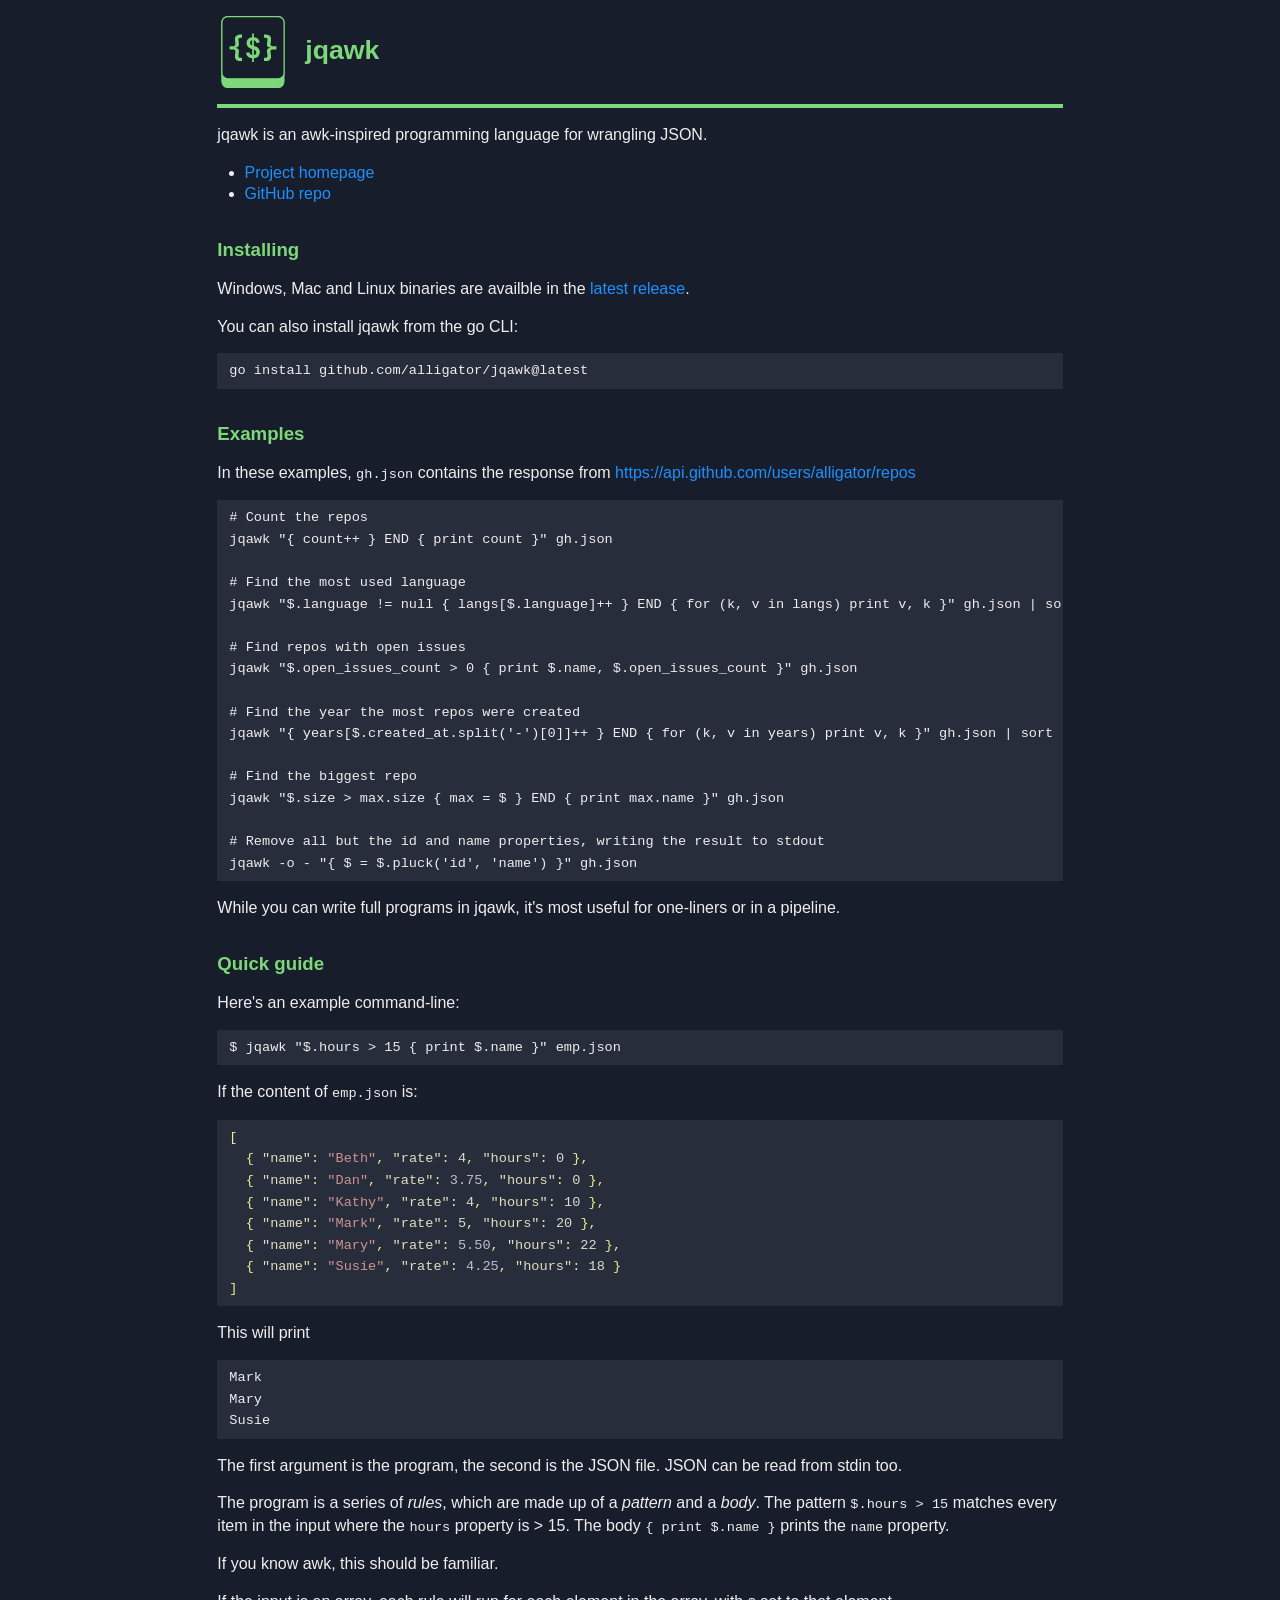
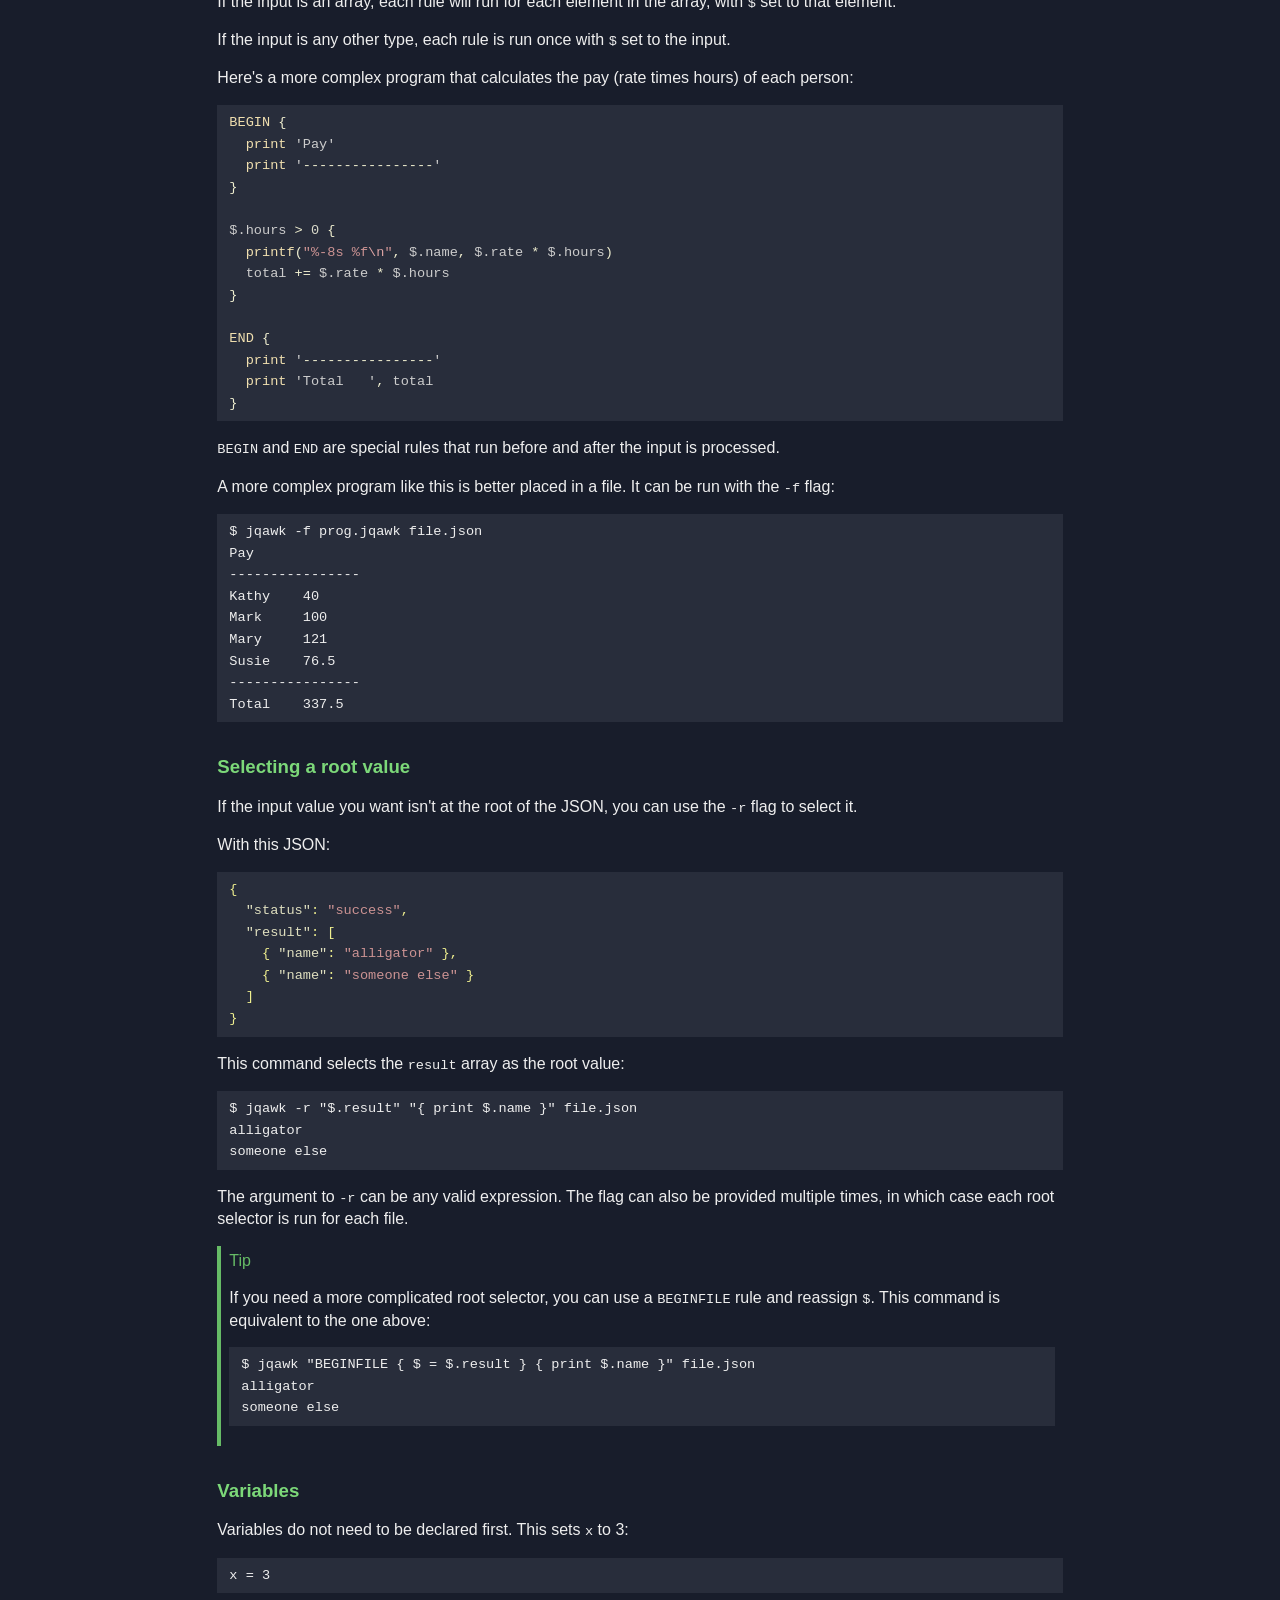
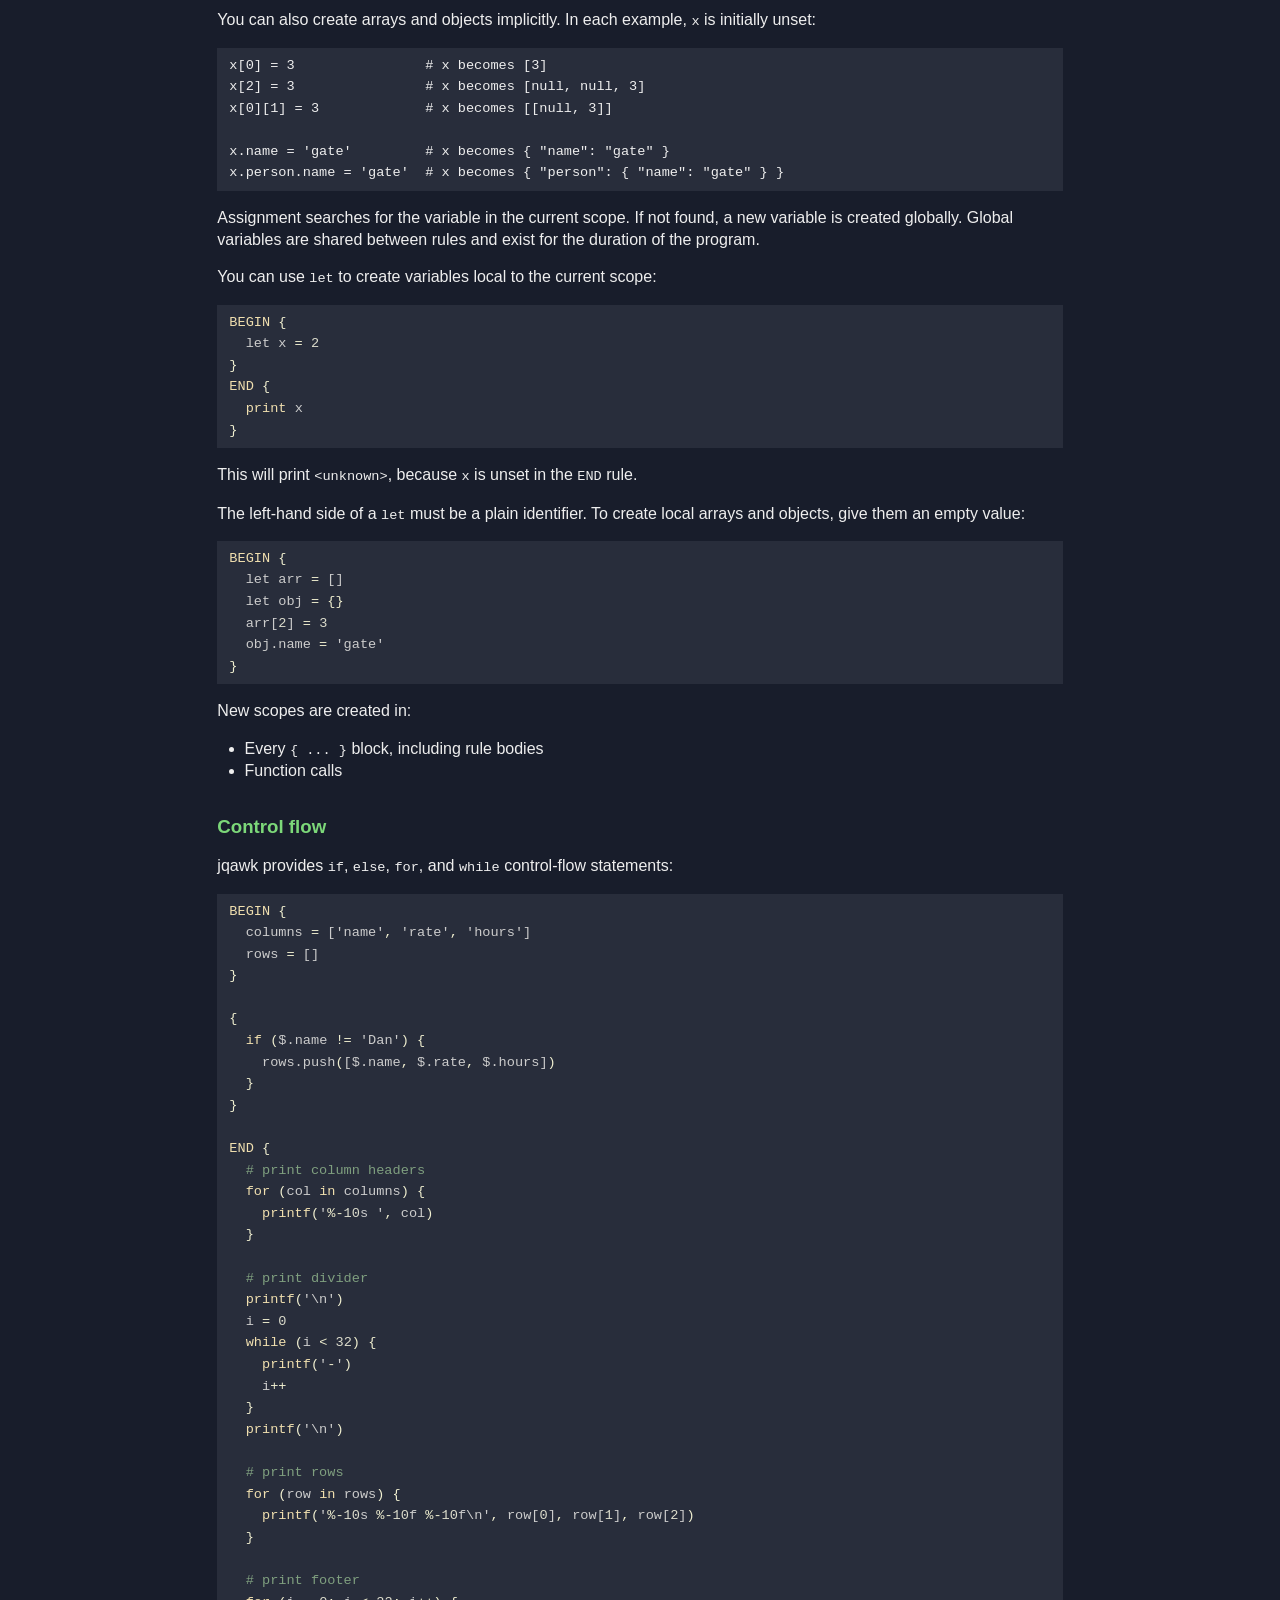
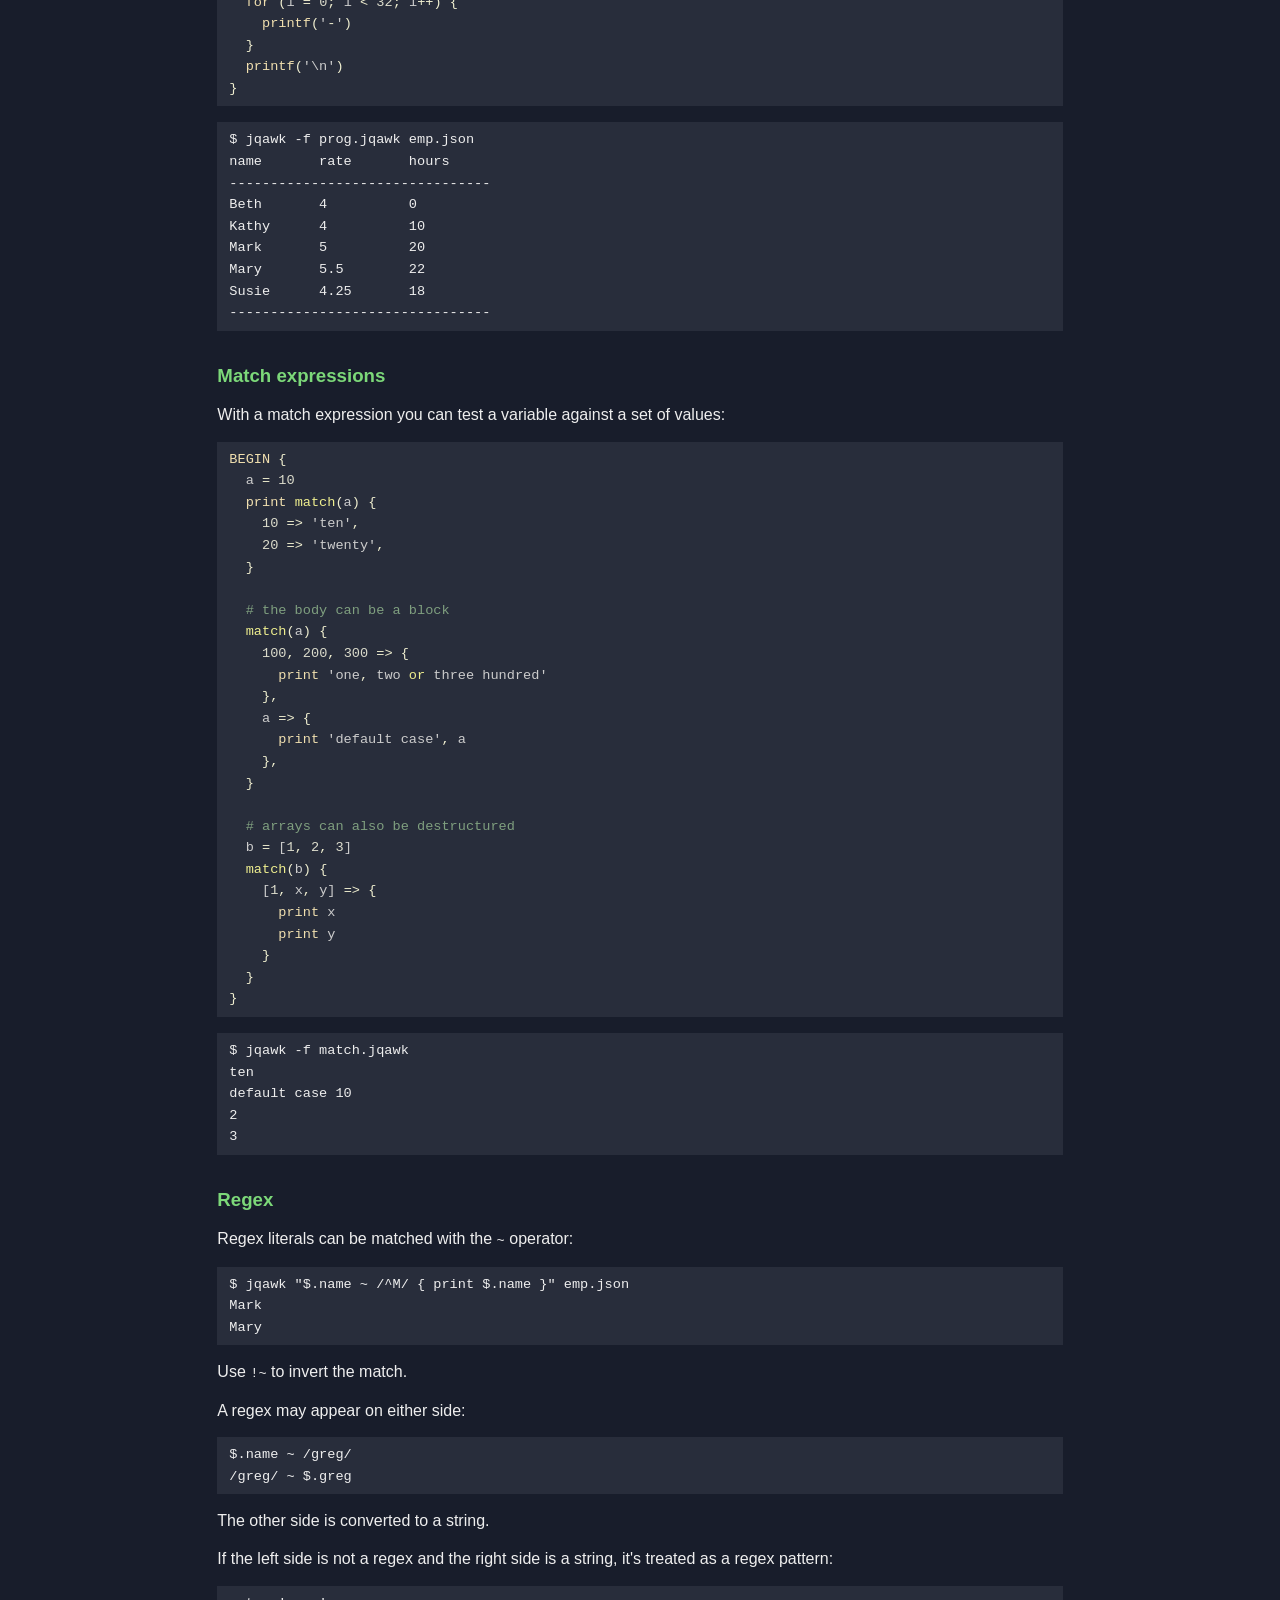
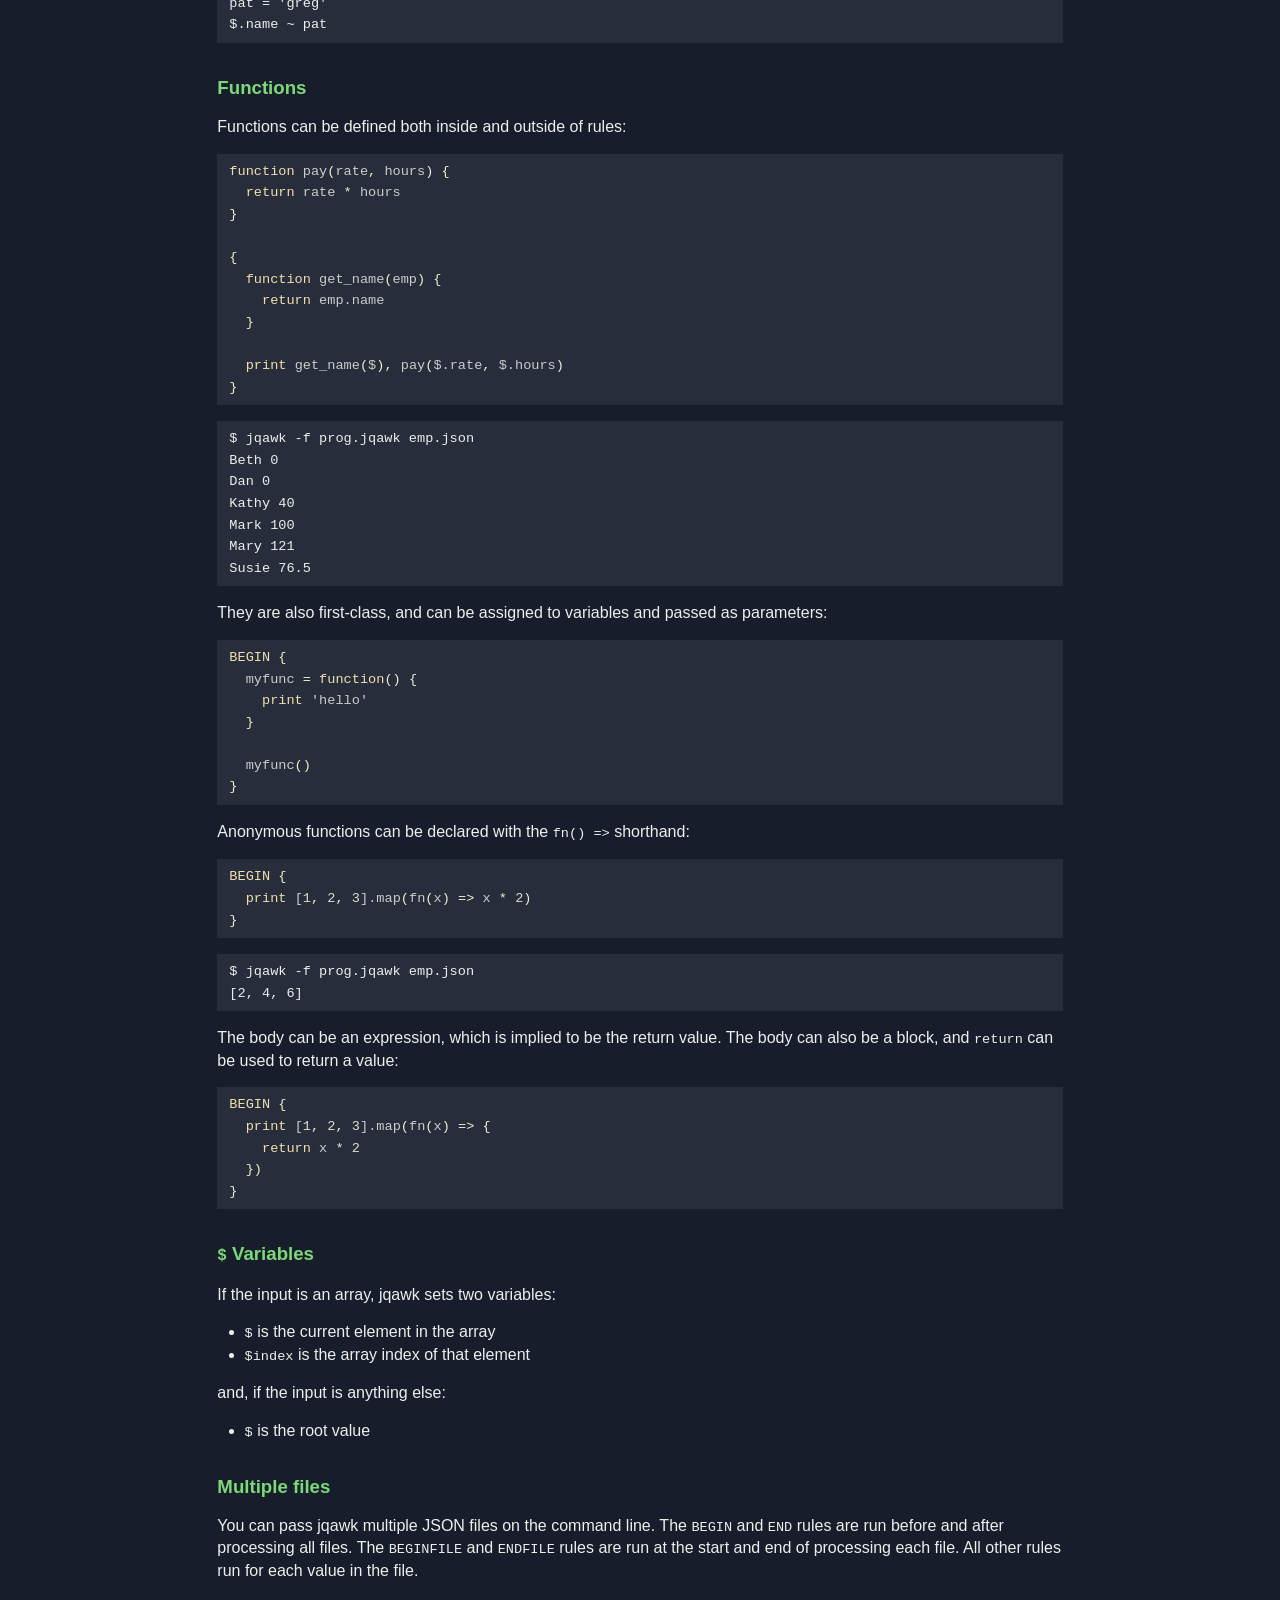
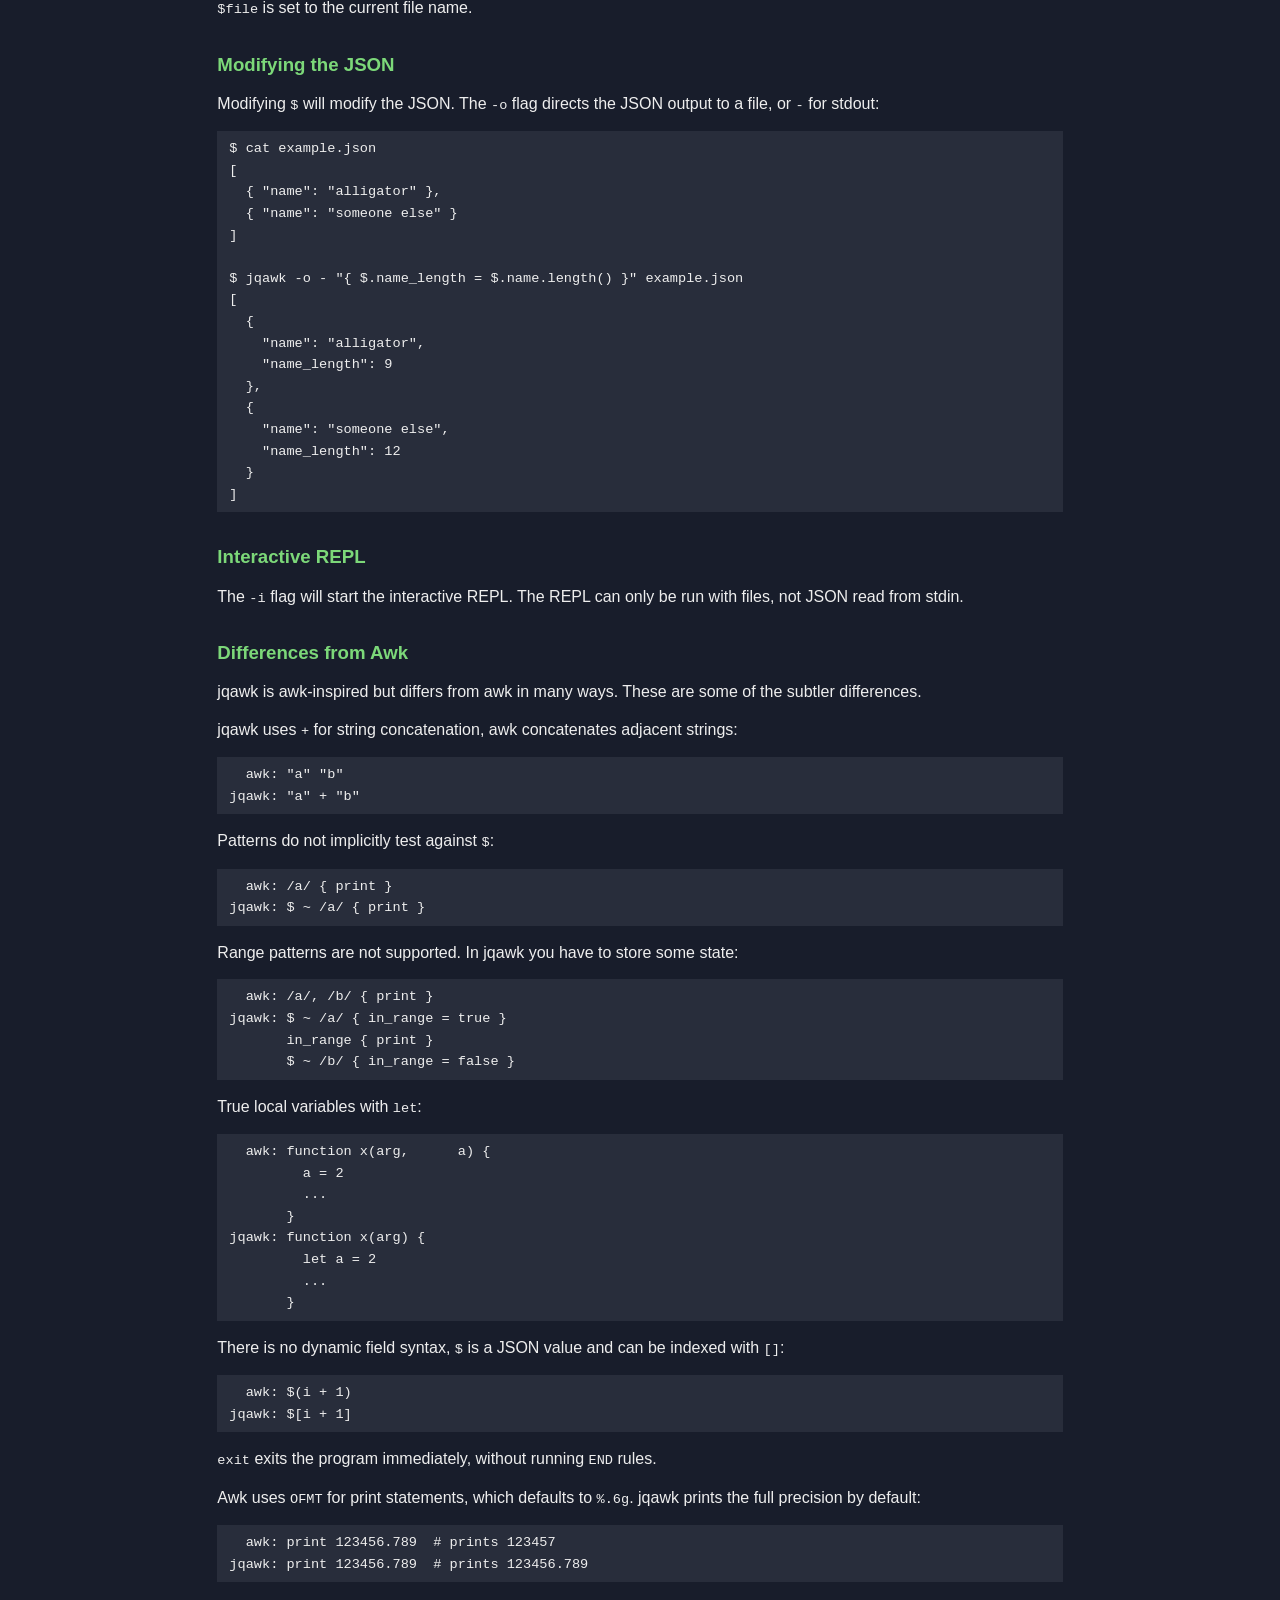
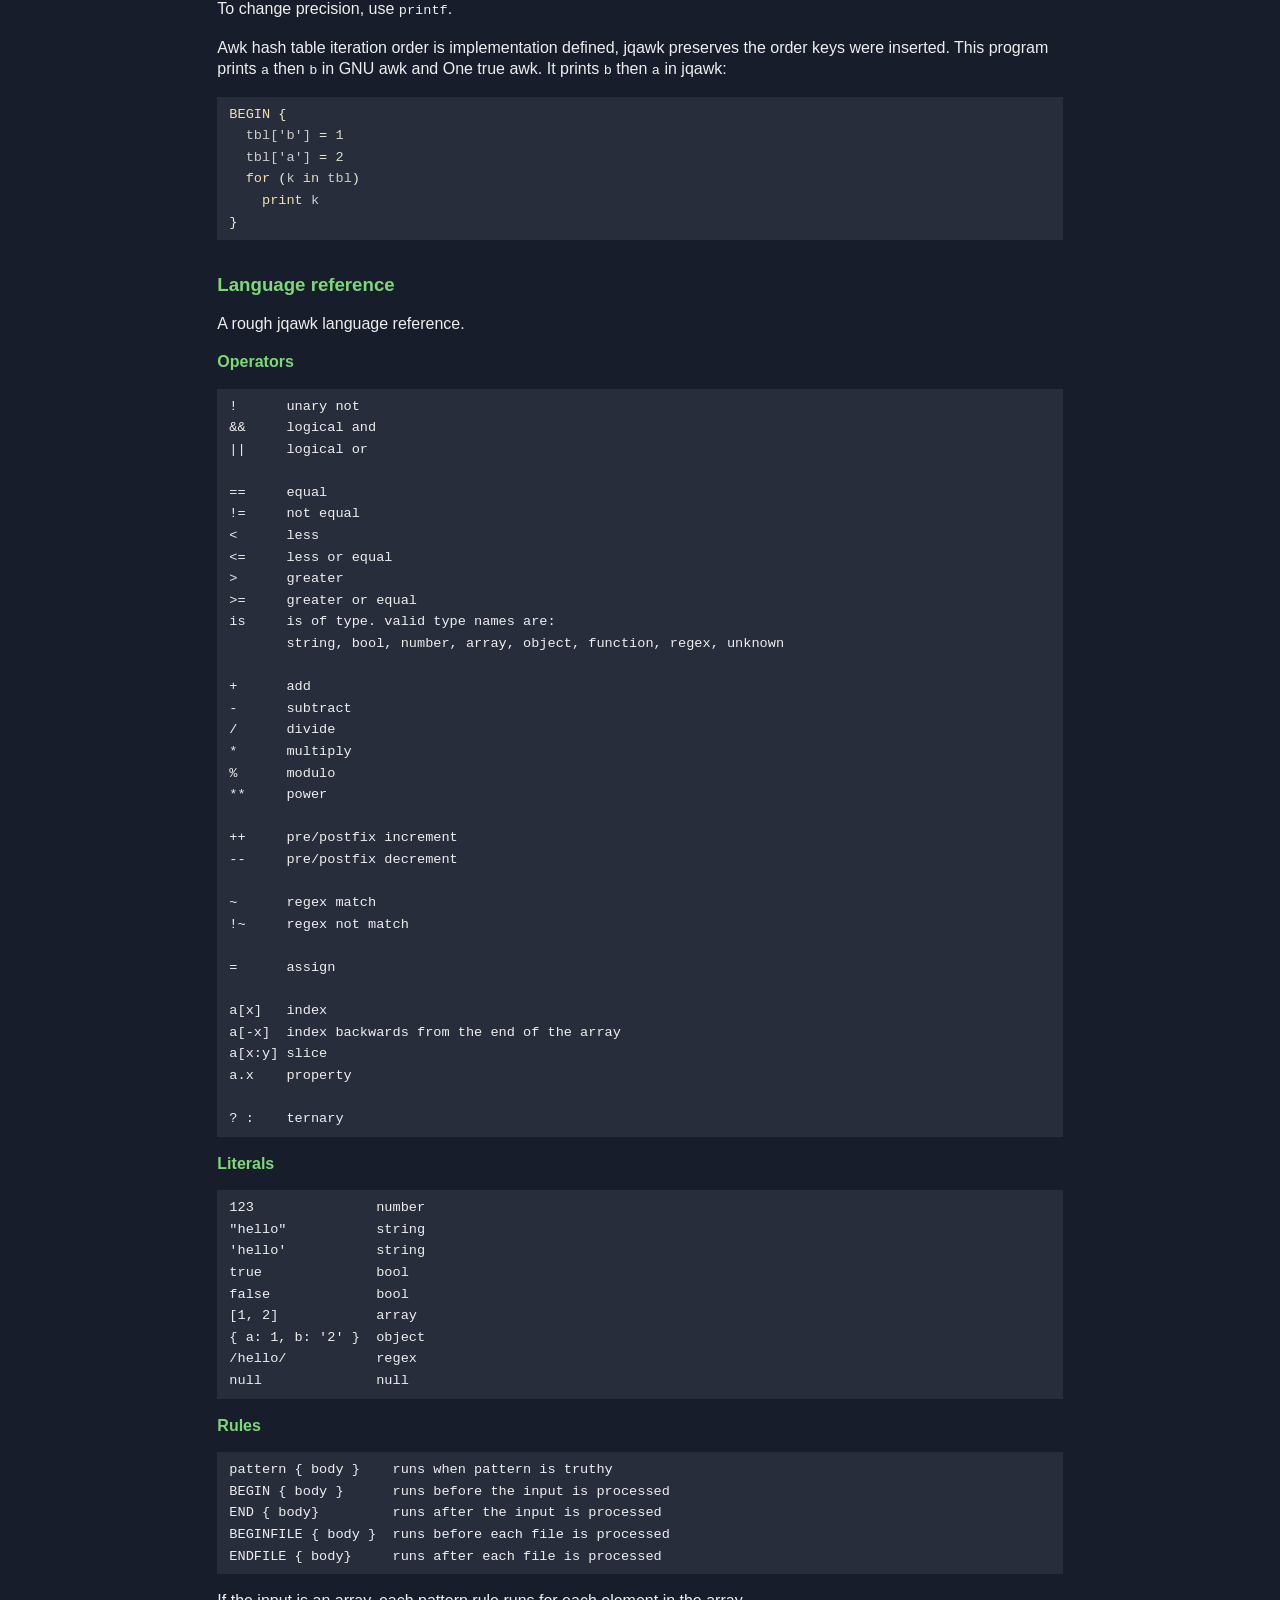
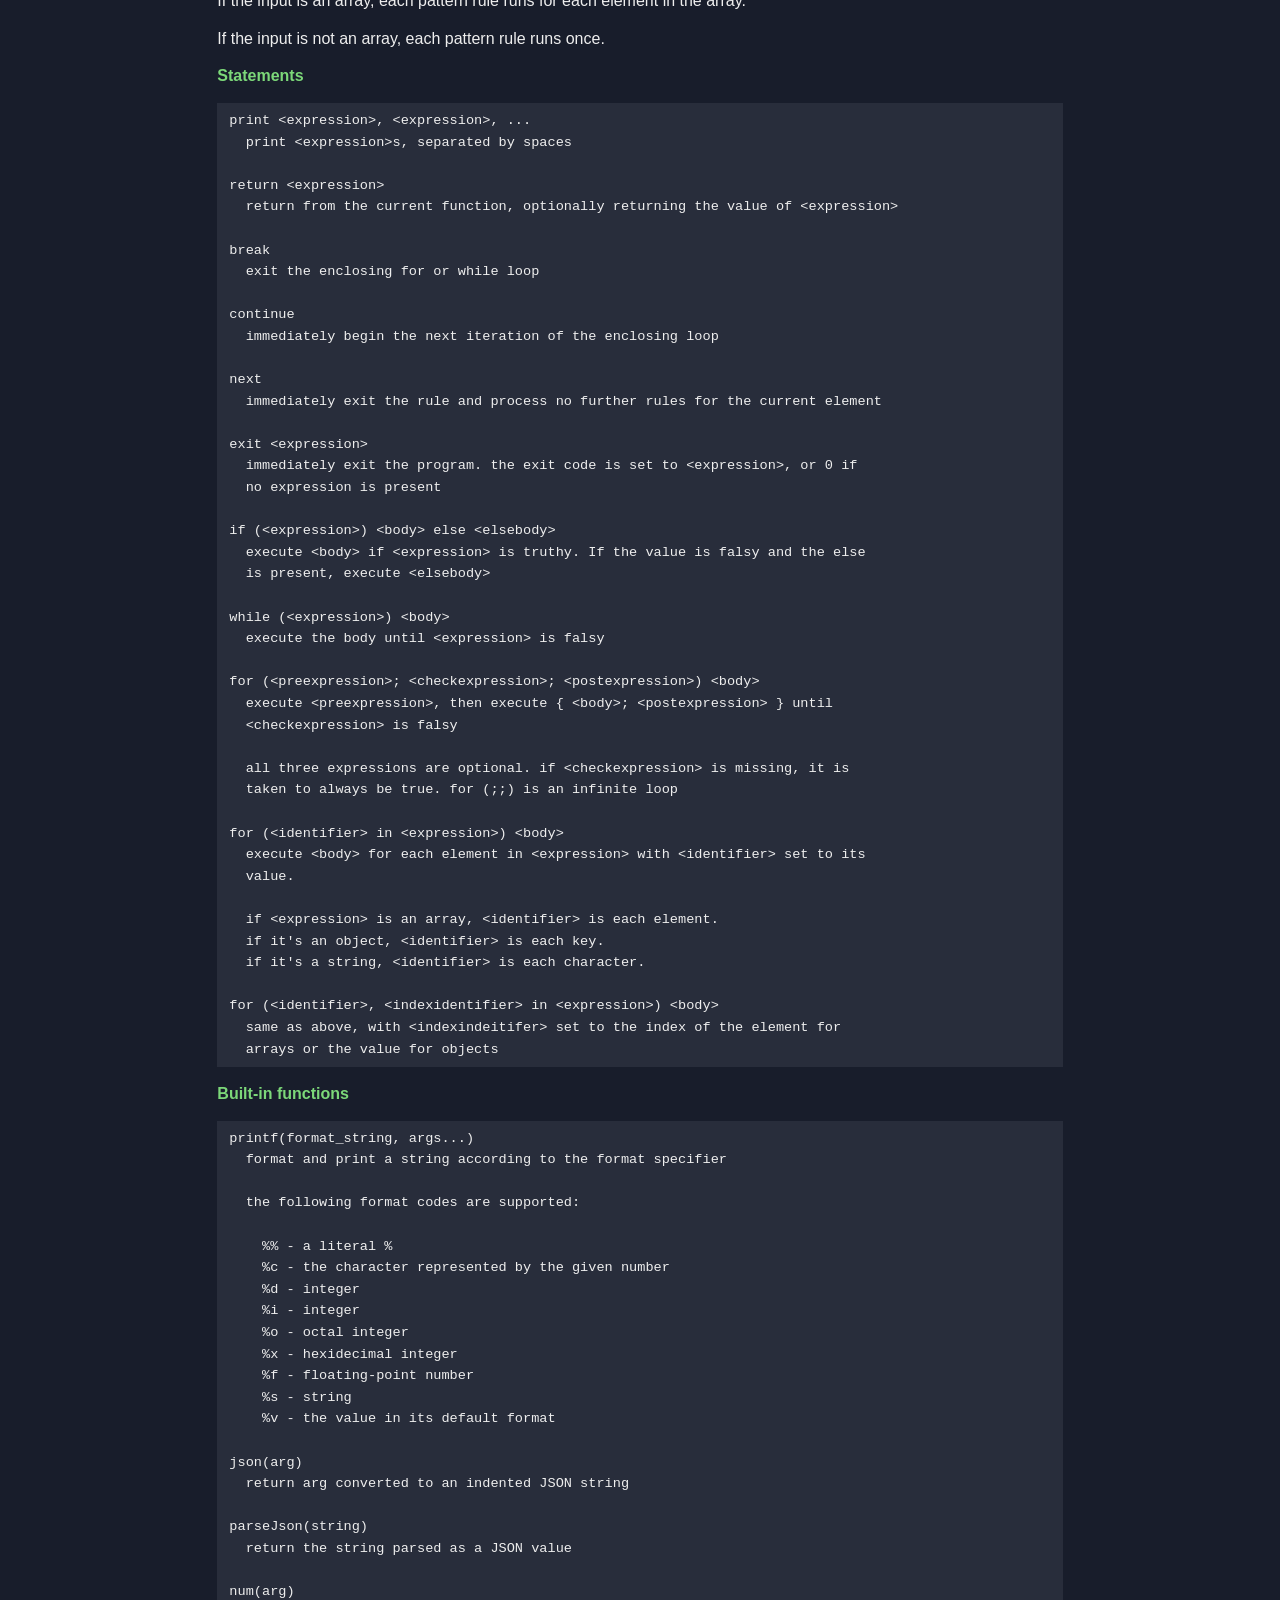
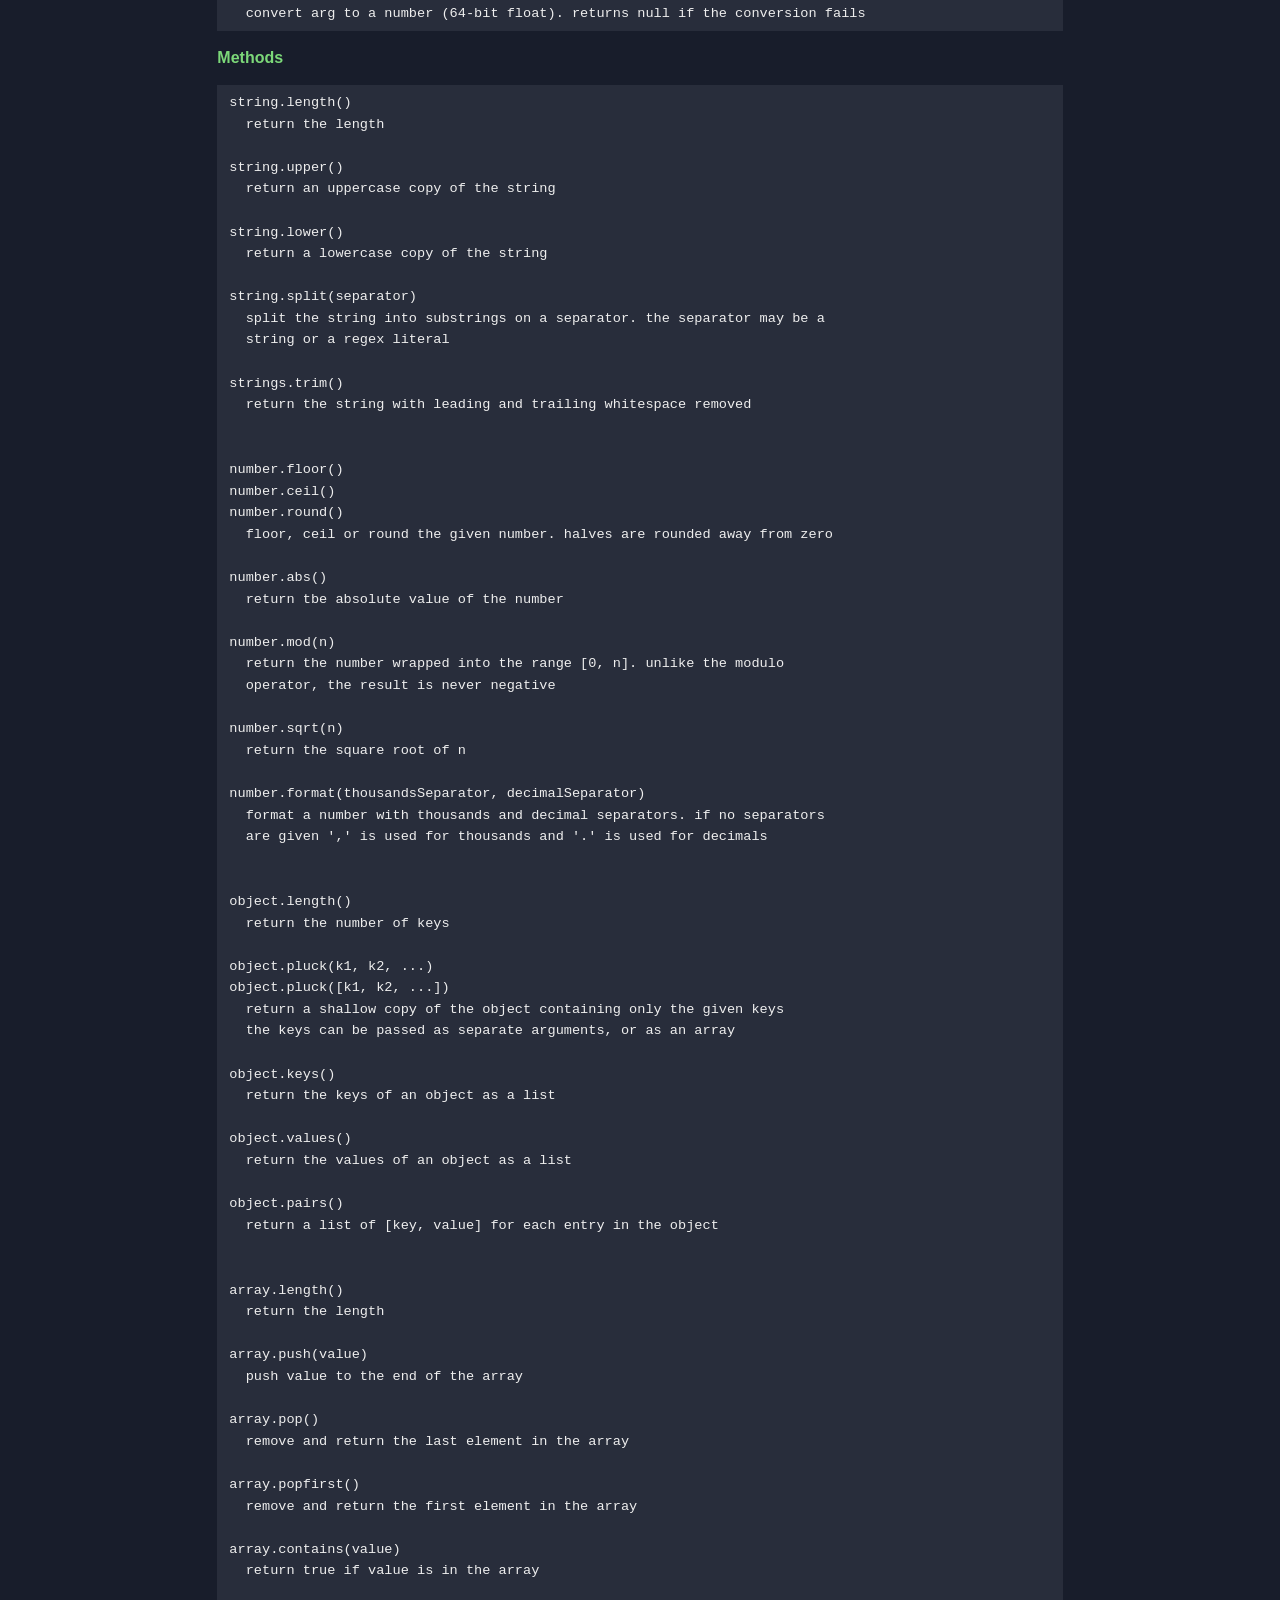
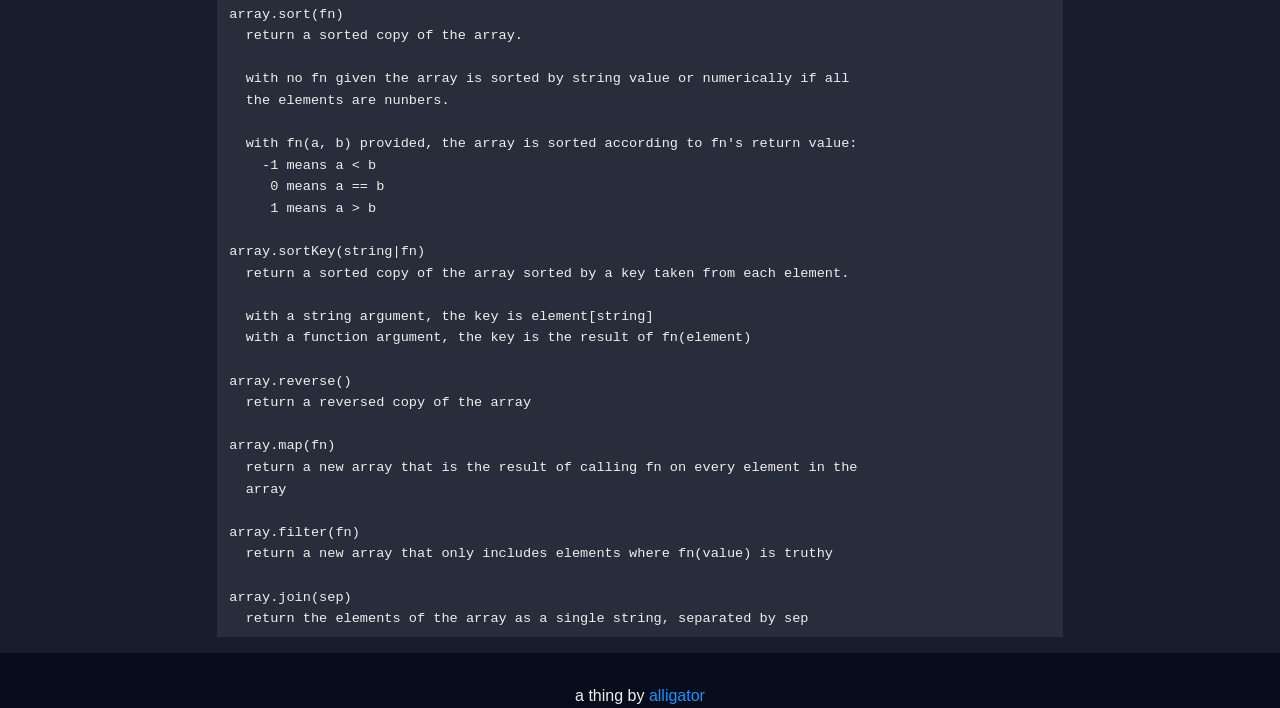
==== commit a4aa9c89: "fix casing in the awk differences section" ====
--- a/docs/index.html
+++ b/docs/index.html
@@ -658,7 +658,7 @@
 <h2 id="interactive-repl">Interactive REPL</h2>
 <p>The <code>-i</code> flag will start the interactive REPL. The REPL
 can only be run with files, not JSON read from stdin.</p>
-<h2 id="differences-from-awk">differences from Awk</h2>
+<h2 id="differences-from-awk">Differences from Awk</h2>
 <p>jqawk is awk-inspired but differs from awk in many ways. These are
 some of the subtler differences.</p>
 <p>jqawk uses <code>+</code> for string concatenation, awk concatenates
@@ -696,7 +696,7 @@
 <p>To change precision, use <code>printf</code>.</p>
 <p>Awk hash table iteration order is implementation defined, jqawk
 preserves the order keys were inserted. This program prints
-<code>a</code> then <code>b</code> in GNU Awk and One True Awk. It
+<code>a</code> then <code>b</code> in GNU awk and One true awk. It
 prints <code>b</code> then <code>a</code> in jqawk:</p>
 <div class="sourceCode" id="cb35"><pre class="sourceCode awk"><code class="sourceCode awk"><span id="cb35-1"><a href="#cb35-1" aria-hidden="true" tabindex="-1"></a><span class="cf">BEGIN</span> <span class="op">{</span></span>
 <span id="cb35-2"><a href="#cb35-2" aria-hidden="true" tabindex="-1"></a>  tbl[&#39;b&#39;] <span class="op">=</span> <span class="dv">1</span></span>
